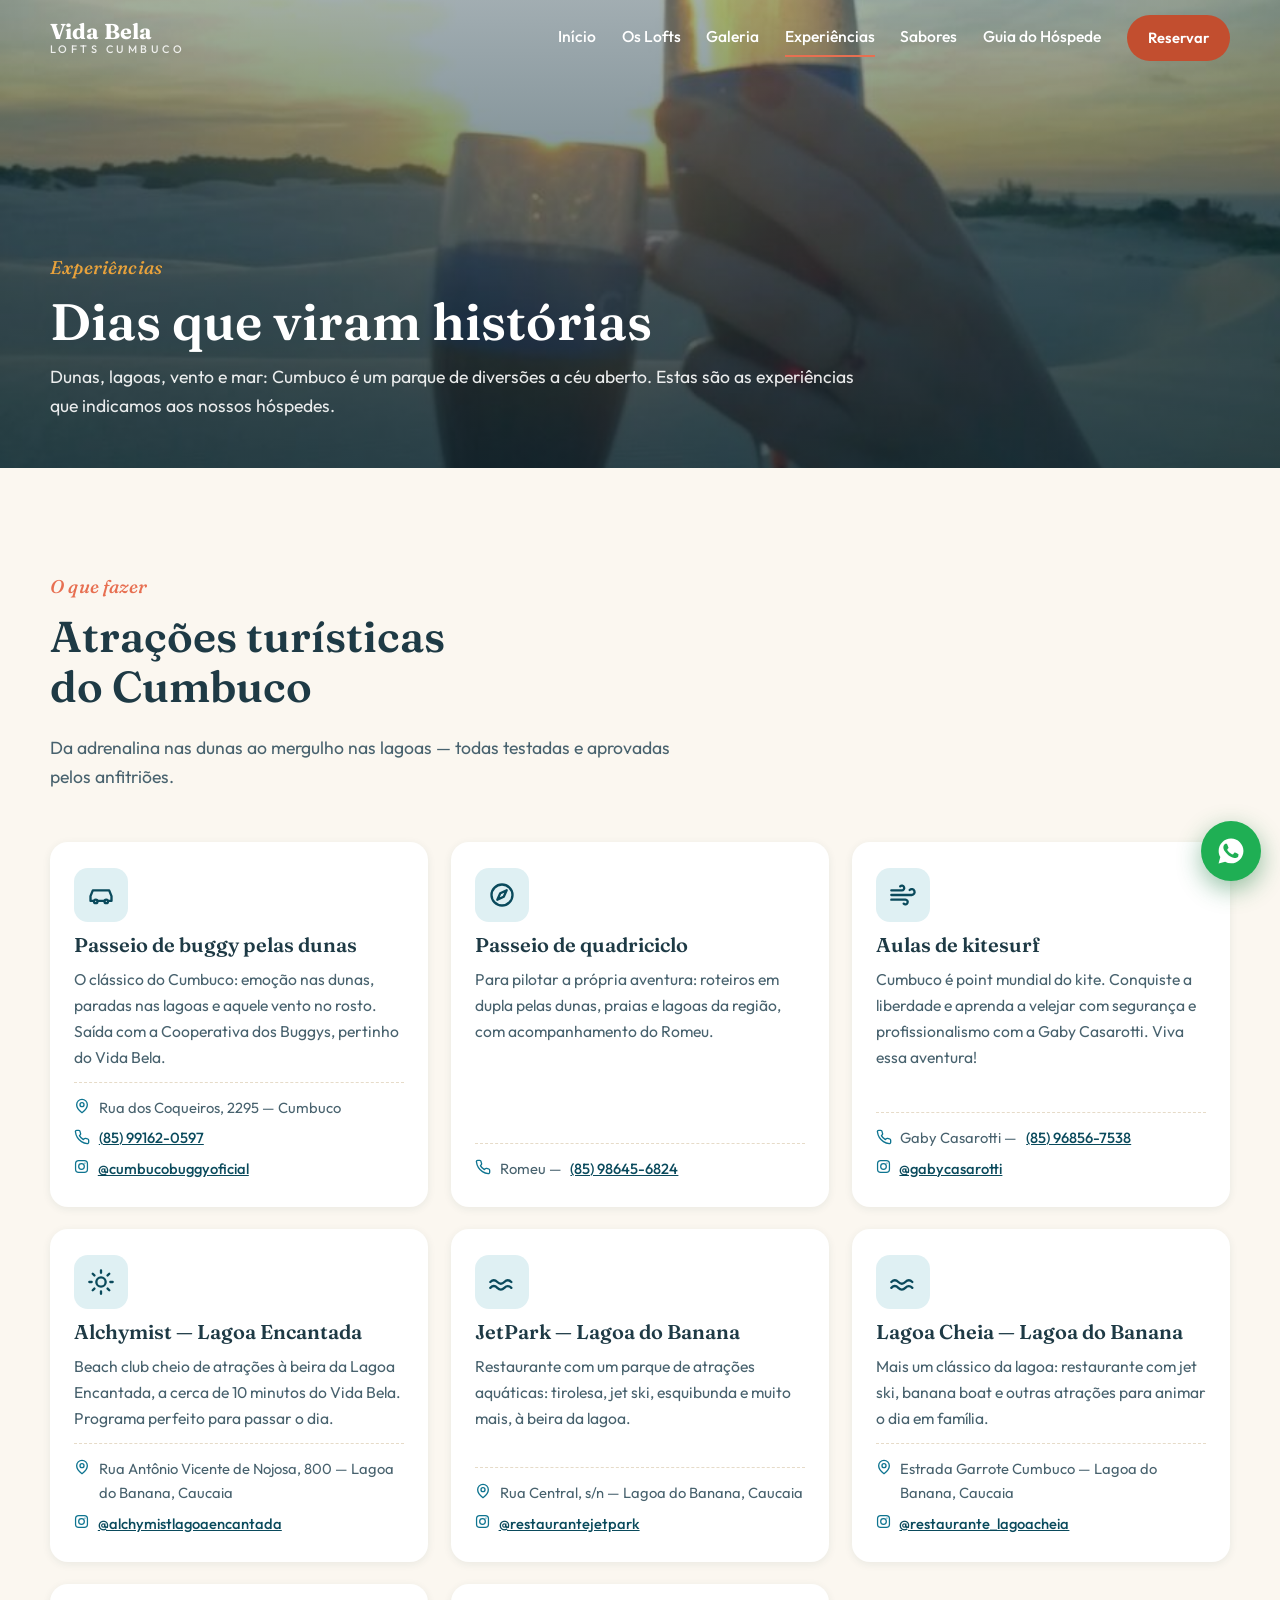
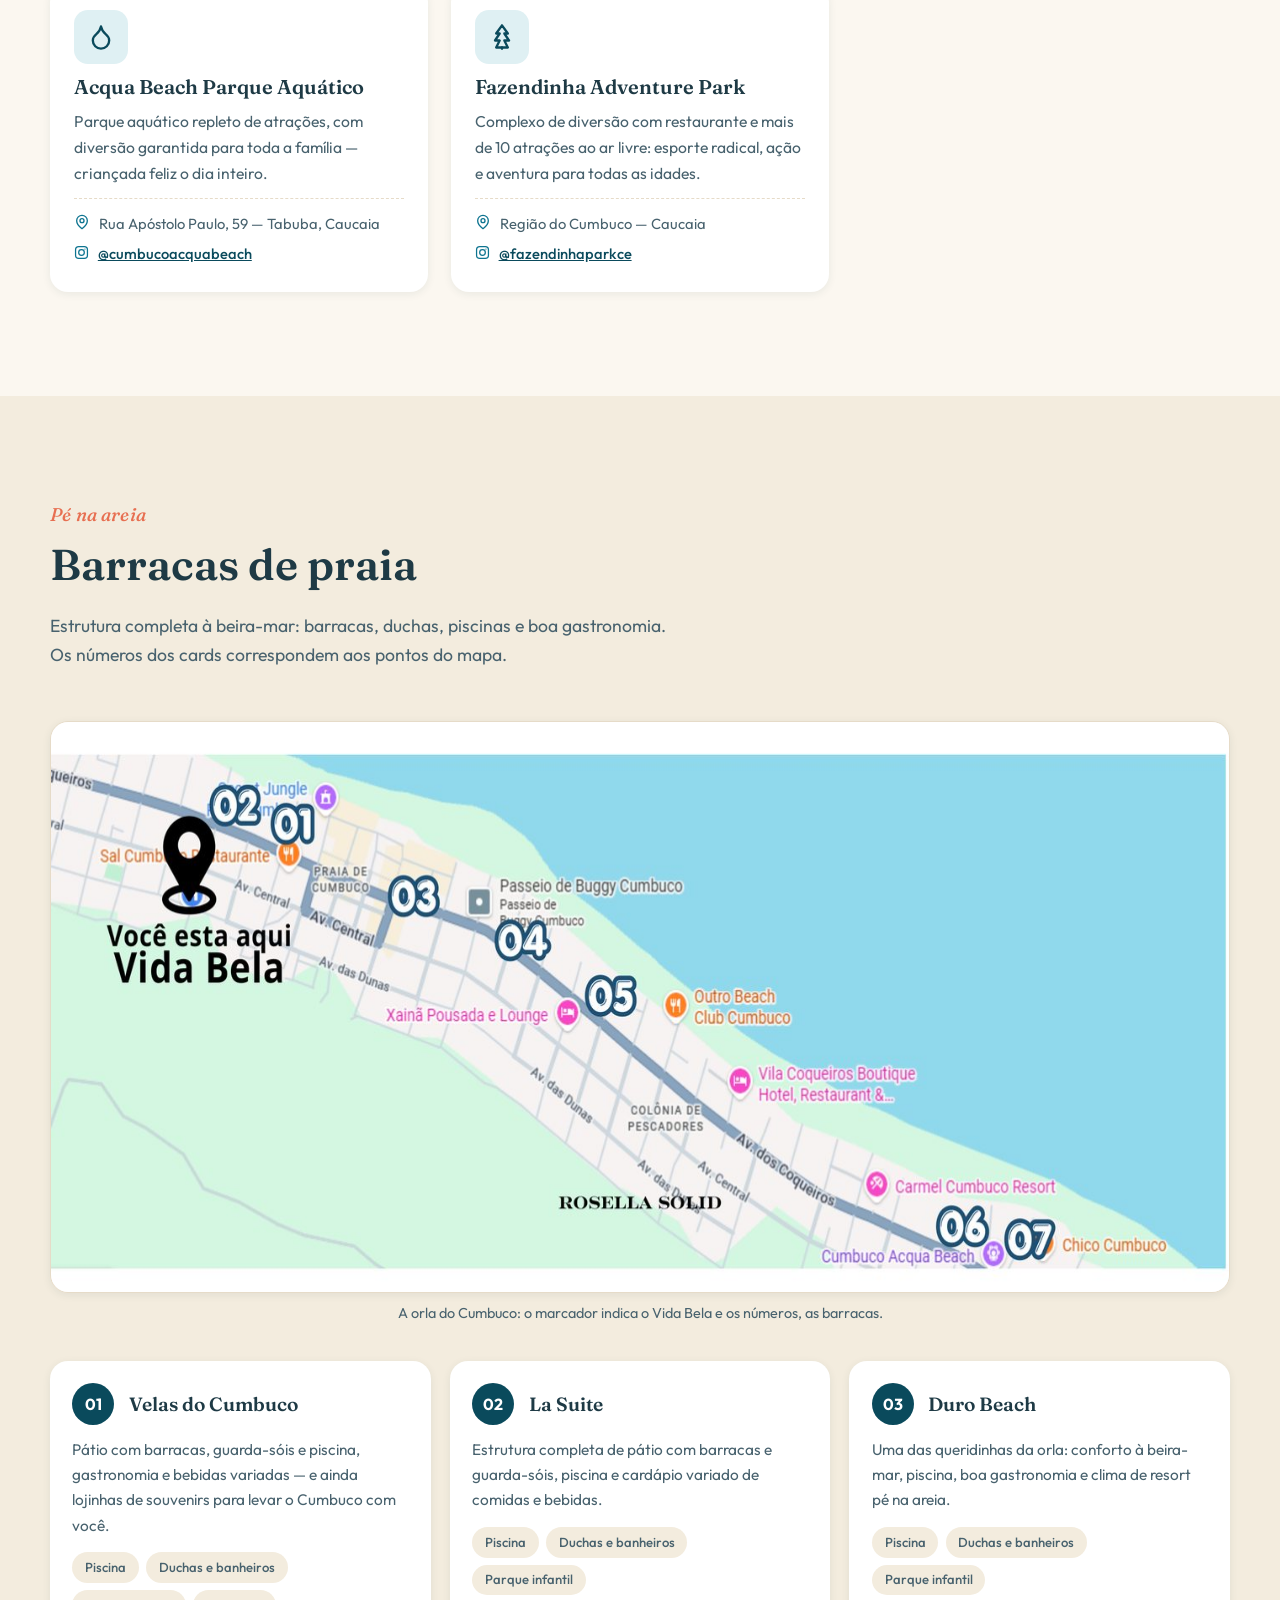
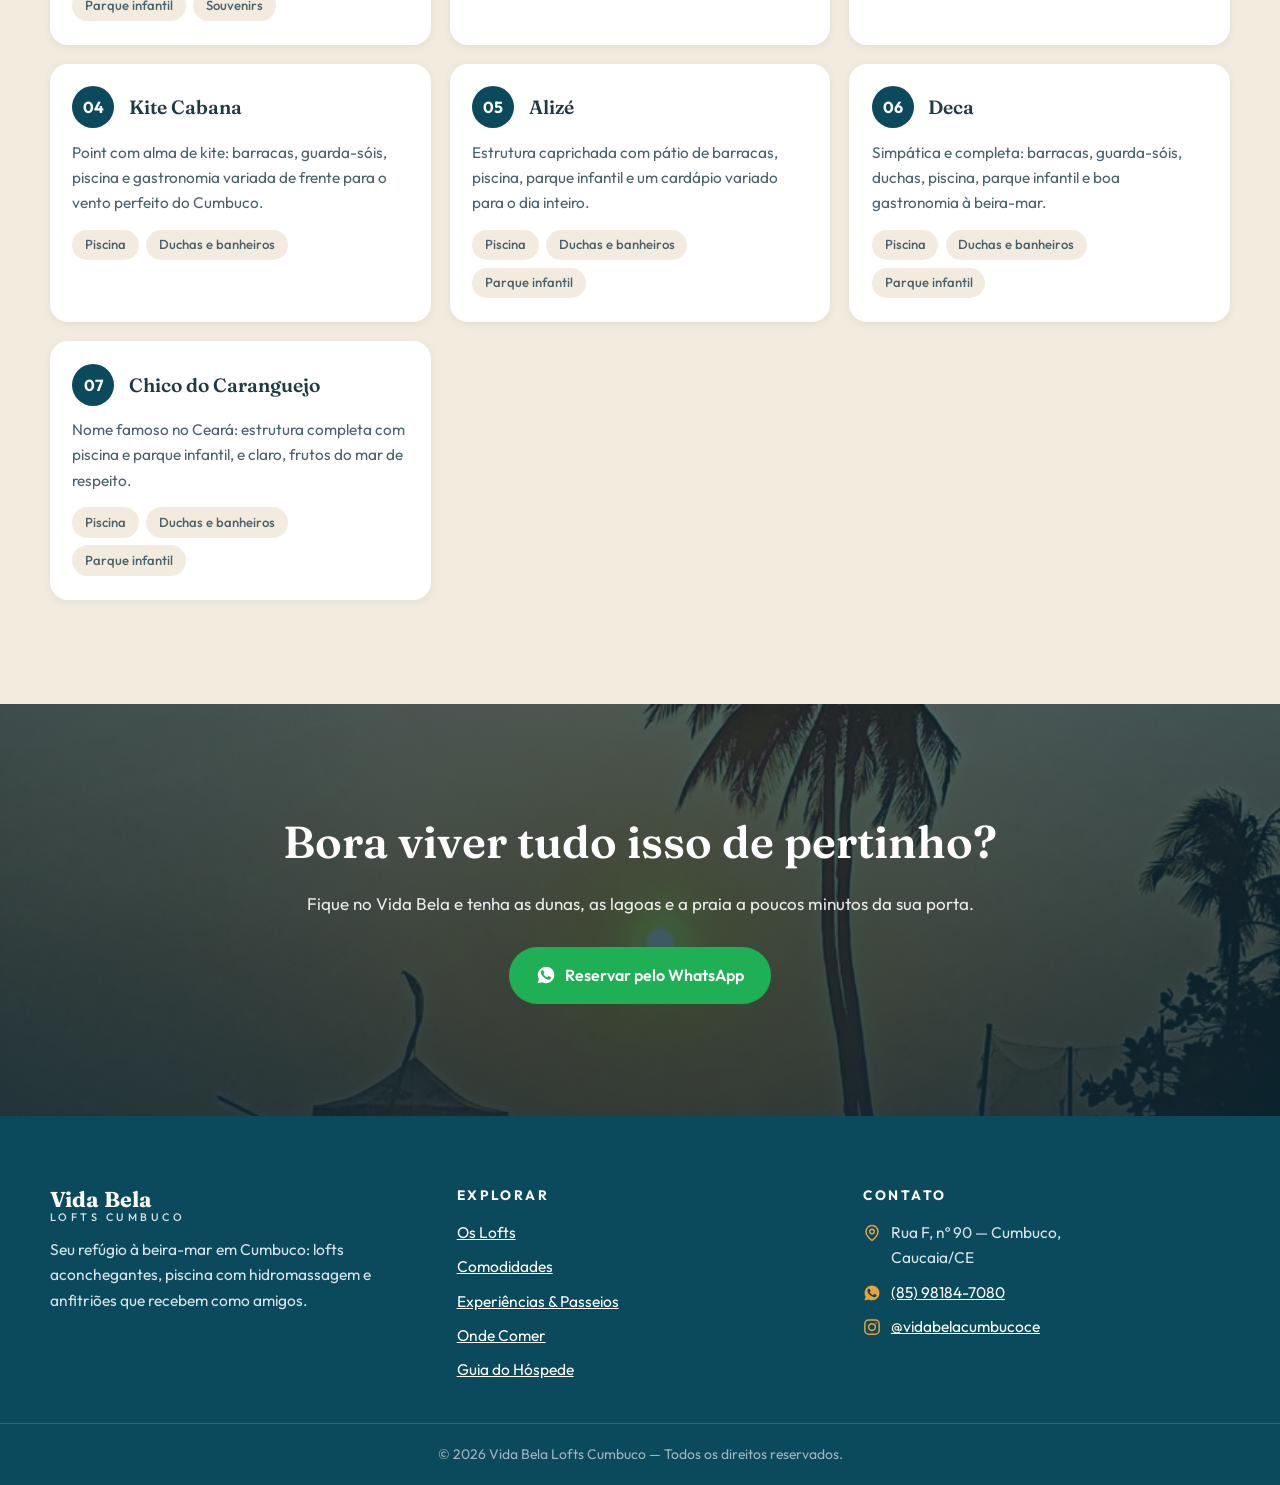
==== site/experiencias.html @ bf4d42e6 "Adiciona links de Instagram dos estabelecimentos extraídos do PDF 30 links (passeios, restaurantes e" ====
<!DOCTYPE html>
<html lang="pt-BR">
<head>
  <meta charset="UTF-8">
  <meta name="viewport" content="width=device-width, initial-scale=1">
  <title>Experiências &amp; Passeios em Cumbuco — Vida Bela Lofts</title>
  <meta name="description" content="Buggy pelas dunas, kitesurf, lagoas, parques aquáticos e as melhores barracas da Praia do Cumbuco — o guia de experiências dos anfitriões do Vida Bela Lofts.">
  <link rel="icon" href="favicon.svg" type="image/svg+xml">
  <link rel="apple-touch-icon" href="apple-touch-icon.png">
  <link rel="stylesheet" href="assets/css/styles.css">
  <meta property="og:type" content="website">
  <meta property="og:title" content="Experiências &amp; Passeios em Cumbuco — Vida Bela Lofts">
  <meta property="og:description" content="Buggy pelas dunas, kitesurf, lagoas, parques aquáticos e as melhores barracas da Praia do Cumbuco.">
  <meta property="og:url" content="https://www.vidabelabr.com.br/experiencias.html">
  <meta property="og:image" content="https://www.vidabelabr.com.br/assets/img/og-image.jpg">
  <meta property="og:locale" content="pt_BR">
</head>
<body>
  <a class="skip-link" href="#conteudo">Pular para o conteúdo</a>

  <header class="site-header">
    <div class="container">
      <a class="brand" href="index.html">Vida Bela <small>Lofts Cumbuco</small></a>
      <button class="nav-toggle" aria-expanded="false" aria-controls="site-nav" aria-label="Abrir menu">
        <svg class="icon-open" viewBox="0 0 24 24" fill="none" stroke="currentColor" stroke-width="2" stroke-linecap="round"><path d="M4 7h16M4 12h16M4 17h16"/></svg>
        <svg class="icon-close" viewBox="0 0 24 24" fill="none" stroke="currentColor" stroke-width="2" stroke-linecap="round"><path d="M18 6 6 18M6 6l12 12"/></svg>
      </button>
      <nav id="site-nav" class="nav" aria-label="Navegação principal">
        <a href="index.html">Início</a>
        <a href="index.html#lofts">Os Lofts</a>
        <a href="index.html#galeria">Galeria</a>
        <a href="experiencias.html" aria-current="page">Experiências</a>
        <a href="sabores.html">Sabores</a>
        <a href="guia.html">Guia do Hóspede</a>
        <a class="btn btn--primary" href="https://wa.me/5585981847080?text=Ol%C3%A1!%20Gostaria%20de%20verificar%20disponibilidade%20no%20Vida%20Bela%20Lofts%20Cumbuco." target="_blank" rel="noopener">Reservar</a>
      </nav>
    </div>
  </header>

  <main id="conteudo">
    <section class="page-hero">
      <div class="page-hero__media">
        <img src="assets/img/dunas-brinde.jpg" alt="" fetchpriority="high" width="900" height="1200">
      </div>
      <div class="container page-hero__content">
        <span class="eyebrow">Experiências</span>
        <h1>Dias que viram histórias</h1>
        <p>Dunas, lagoas, vento e mar: Cumbuco é um parque de diversões a céu aberto. Estas são as experiências que indicamos aos nossos hóspedes.</p>
      </div>
    </section>

    <!-- ============ PASSEIOS ============ -->
    <section class="section" id="passeios">
      <div class="container">
        <header class="section-head reveal">
          <span class="eyebrow">O que fazer</span>
          <h2>Atrações turísticas do Cumbuco</h2>
          <p>Da adrenalina nas dunas ao mergulho nas lagoas — todas testadas e aprovadas pelos anfitriões.</p>
        </header>
        <div class="tours-grid">
          <article class="tour-card reveal">
            <div class="tour-card__icon">
              <svg width="28" height="28" viewBox="0 0 24 24" fill="none" stroke="currentColor" stroke-width="2" stroke-linecap="round" stroke-linejoin="round" aria-hidden="true"><path d="M19 17h2v-4l-2-5H5l-2 5v4h2"/><circle cx="7.5" cy="17.5" r="1.5"/><circle cx="16.5" cy="17.5" r="1.5"/><path d="M9 17h6"/></svg>
            </div>
            <h3>Passeio de buggy pelas dunas</h3>
            <p>O clássico do Cumbuco: emoção nas dunas, paradas nas lagoas e aquele vento no rosto. Saída com a Cooperativa dos Buggys, pertinho do Vida Bela.</p>
            <ul class="tour-card__meta">
              <li>
                <svg width="16" height="16" viewBox="0 0 24 24" fill="none" stroke="currentColor" stroke-width="2" stroke-linecap="round" stroke-linejoin="round" aria-hidden="true"><path d="M20 10c0 6-8 12-8 12s-8-6-8-12a8 8 0 1 1 16 0Z"/><circle cx="12" cy="10" r="3"/></svg>
                Rua dos Coqueiros, 2295 — Cumbuco
              </li>
              <li>
                <svg width="16" height="16" viewBox="0 0 24 24" fill="none" stroke="currentColor" stroke-width="2" stroke-linecap="round" stroke-linejoin="round" aria-hidden="true"><path d="M22 16.92v3a2 2 0 0 1-2.18 2 19.79 19.79 0 0 1-8.63-3.07 19.5 19.5 0 0 1-6-6A19.79 19.79 0 0 1 2.12 4.18 2 2 0 0 1 4.11 2h3a2 2 0 0 1 2 1.72c.13.96.36 1.9.7 2.81a2 2 0 0 1-.45 2.11L8.09 9.91a16 16 0 0 0 6 6l1.27-1.27a2 2 0 0 1 2.11-.45c.91.34 1.85.57 2.81.7A2 2 0 0 1 22 16.92Z"/></svg>
                <a href="tel:+5585991620597">(85) 99162-0597</a>
              </li>
              <li>
                <svg width="15" height="15" viewBox="0 0 24 24" fill="none" stroke="currentColor" stroke-width="2" stroke-linecap="round" stroke-linejoin="round" aria-hidden="true"><rect x="2.5" y="2.5" width="19" height="19" rx="5"/><circle cx="12" cy="12" r="4.5"/><circle cx="17.5" cy="6.5" r="1" fill="currentColor" stroke="none"/></svg>
                <a href="https://www.instagram.com/cumbucobuggyoficial/" target="_blank" rel="noopener">@cumbucobuggyoficial</a>
              </li>
            </ul>
          </article>

          <article class="tour-card reveal">
            <div class="tour-card__icon">
              <svg width="28" height="28" viewBox="0 0 24 24" fill="none" stroke="currentColor" stroke-width="2" stroke-linecap="round" stroke-linejoin="round" aria-hidden="true"><circle cx="12" cy="12" r="9"/><path d="m16 8-2.5 5.5L8 16l2.5-5.5Z"/></svg>
            </div>
            <h3>Passeio de quadriciclo</h3>
            <p>Para pilotar a própria aventura: roteiros em dupla pelas dunas, praias e lagoas da região, com acompanhamento do Romeu.</p>
            <ul class="tour-card__meta">
              <li>
                <svg width="16" height="16" viewBox="0 0 24 24" fill="none" stroke="currentColor" stroke-width="2" stroke-linecap="round" stroke-linejoin="round" aria-hidden="true"><path d="M22 16.92v3a2 2 0 0 1-2.18 2 19.79 19.79 0 0 1-8.63-3.07 19.5 19.5 0 0 1-6-6A19.79 19.79 0 0 1 2.12 4.18 2 2 0 0 1 4.11 2h3a2 2 0 0 1 2 1.72c.13.96.36 1.9.7 2.81a2 2 0 0 1-.45 2.11L8.09 9.91a16 16 0 0 0 6 6l1.27-1.27a2 2 0 0 1 2.11-.45c.91.34 1.85.57 2.81.7A2 2 0 0 1 22 16.92Z"/></svg>
                Romeu — <a href="tel:+5585986456824">(85) 98645-6824</a>
              </li>
            </ul>
          </article>

          <article class="tour-card reveal reveal-d1">
            <div class="tour-card__icon">
              <svg width="28" height="28" viewBox="0 0 24 24" fill="none" stroke="currentColor" stroke-width="2" stroke-linecap="round" stroke-linejoin="round" aria-hidden="true"><path d="M9.6 4.6A2 2 0 1 1 11 8H2"/><path d="M12.6 19.4A2 2 0 1 0 14 16H2"/><path d="M17.7 7.7a2.5 2.5 0 1 1 1.8 4.3H2"/></svg>
            </div>
            <h3>Aulas de kitesurf</h3>
            <p>Cumbuco é point mundial do kite. Conquiste a liberdade e aprenda a velejar com segurança e profissionalismo com a Gaby Casarotti. Viva essa aventura!</p>
            <ul class="tour-card__meta">
              <li>
                <svg width="16" height="16" viewBox="0 0 24 24" fill="none" stroke="currentColor" stroke-width="2" stroke-linecap="round" stroke-linejoin="round" aria-hidden="true"><path d="M22 16.92v3a2 2 0 0 1-2.18 2 19.79 19.79 0 0 1-8.63-3.07 19.5 19.5 0 0 1-6-6A19.79 19.79 0 0 1 2.12 4.18 2 2 0 0 1 4.11 2h3a2 2 0 0 1 2 1.72c.13.96.36 1.9.7 2.81a2 2 0 0 1-.45 2.11L8.09 9.91a16 16 0 0 0 6 6l1.27-1.27a2 2 0 0 1 2.11-.45c.91.34 1.85.57 2.81.7A2 2 0 0 1 22 16.92Z"/></svg>
                Gaby Casarotti — <a href="tel:+5585968567538">(85) 96856-7538</a>
              </li>
              <li>
                <svg width="15" height="15" viewBox="0 0 24 24" fill="none" stroke="currentColor" stroke-width="2" stroke-linecap="round" stroke-linejoin="round" aria-hidden="true"><rect x="2.5" y="2.5" width="19" height="19" rx="5"/><circle cx="12" cy="12" r="4.5"/><circle cx="17.5" cy="6.5" r="1" fill="currentColor" stroke="none"/></svg>
                <a href="https://www.instagram.com/gabycasarotti/" target="_blank" rel="noopener">@gabycasarotti</a>
              </li>
            </ul>
          </article>

          <article class="tour-card reveal reveal-d1">
            <div class="tour-card__icon">
              <svg width="28" height="28" viewBox="0 0 24 24" fill="none" stroke="currentColor" stroke-width="2" stroke-linecap="round" stroke-linejoin="round" aria-hidden="true"><circle cx="12" cy="12" r="4"/><path d="M12 2v2m0 16v2M4.93 4.93l1.41 1.41m11.32 11.32 1.41 1.41M2 12h2m16 0h2M4.93 19.07l1.41-1.41m11.32-11.32 1.41-1.41"/></svg>
            </div>
            <h3>Alchymist — Lagoa Encantada</h3>
            <p>Beach club cheio de atrações à beira da Lagoa Encantada, a cerca de 10 minutos do Vida Bela. Programa perfeito para passar o dia.</p>
            <ul class="tour-card__meta">
              <li>
                <svg width="16" height="16" viewBox="0 0 24 24" fill="none" stroke="currentColor" stroke-width="2" stroke-linecap="round" stroke-linejoin="round" aria-hidden="true"><path d="M20 10c0 6-8 12-8 12s-8-6-8-12a8 8 0 1 1 16 0Z"/><circle cx="12" cy="10" r="3"/></svg>
                Rua Antônio Vicente de Nojosa, 800 — Lagoa do Banana, Caucaia
              </li>
              <li>
                <svg width="15" height="15" viewBox="0 0 24 24" fill="none" stroke="currentColor" stroke-width="2" stroke-linecap="round" stroke-linejoin="round" aria-hidden="true"><rect x="2.5" y="2.5" width="19" height="19" rx="5"/><circle cx="12" cy="12" r="4.5"/><circle cx="17.5" cy="6.5" r="1" fill="currentColor" stroke="none"/></svg>
                <a href="https://www.instagram.com/alchymistlagoaencantada/" target="_blank" rel="noopener">@alchymistlagoaencantada</a>
              </li>
            </ul>
          </article>

          <article class="tour-card reveal reveal-d2">
            <div class="tour-card__icon">
              <svg width="28" height="28" viewBox="0 0 24 24" fill="none" stroke="currentColor" stroke-width="2" stroke-linecap="round" stroke-linejoin="round" aria-hidden="true"><path d="M2 12c2-2 4-2 6 0s4 2 6 0 4-2 6 0"/><path d="M2 17c2-2 4-2 6 0s4 2 6 0 4-2 6 0"/></svg>
            </div>
            <h3>JetPark — Lagoa do Banana</h3>
            <p>Restaurante com um parque de atrações aquáticas: tirolesa, jet ski, esquibunda e muito mais, à beira da lagoa.</p>
            <ul class="tour-card__meta">
              <li>
                <svg width="16" height="16" viewBox="0 0 24 24" fill="none" stroke="currentColor" stroke-width="2" stroke-linecap="round" stroke-linejoin="round" aria-hidden="true"><path d="M20 10c0 6-8 12-8 12s-8-6-8-12a8 8 0 1 1 16 0Z"/><circle cx="12" cy="10" r="3"/></svg>
                Rua Central, s/n — Lagoa do Banana, Caucaia
              </li>
              <li>
                <svg width="15" height="15" viewBox="0 0 24 24" fill="none" stroke="currentColor" stroke-width="2" stroke-linecap="round" stroke-linejoin="round" aria-hidden="true"><rect x="2.5" y="2.5" width="19" height="19" rx="5"/><circle cx="12" cy="12" r="4.5"/><circle cx="17.5" cy="6.5" r="1" fill="currentColor" stroke="none"/></svg>
                <a href="https://www.instagram.com/restaurantejetpark/" target="_blank" rel="noopener">@restaurantejetpark</a>
              </li>
            </ul>
          </article>

          <article class="tour-card reveal reveal-d2">
            <div class="tour-card__icon">
              <svg width="28" height="28" viewBox="0 0 24 24" fill="none" stroke="currentColor" stroke-width="2" stroke-linecap="round" stroke-linejoin="round" aria-hidden="true"><path d="M2 12c2-2 4-2 6 0s4 2 6 0 4-2 6 0"/><path d="M2 17c2-2 4-2 6 0s4 2 6 0 4-2 6 0"/></svg>
            </div>
            <h3>Lagoa Cheia — Lagoa do Banana</h3>
            <p>Mais um clássico da lagoa: restaurante com jet ski, banana boat e outras atrações para animar o dia em família.</p>
            <ul class="tour-card__meta">
              <li>
                <svg width="16" height="16" viewBox="0 0 24 24" fill="none" stroke="currentColor" stroke-width="2" stroke-linecap="round" stroke-linejoin="round" aria-hidden="true"><path d="M20 10c0 6-8 12-8 12s-8-6-8-12a8 8 0 1 1 16 0Z"/><circle cx="12" cy="10" r="3"/></svg>
                Estrada Garrote Cumbuco — Lagoa do Banana, Caucaia
              </li>
              <li>
                <svg width="15" height="15" viewBox="0 0 24 24" fill="none" stroke="currentColor" stroke-width="2" stroke-linecap="round" stroke-linejoin="round" aria-hidden="true"><rect x="2.5" y="2.5" width="19" height="19" rx="5"/><circle cx="12" cy="12" r="4.5"/><circle cx="17.5" cy="6.5" r="1" fill="currentColor" stroke="none"/></svg>
                <a href="https://www.instagram.com/restaurante_lagoacheia/" target="_blank" rel="noopener">@restaurante_lagoacheia</a>
              </li>
            </ul>
          </article>

          <article class="tour-card reveal reveal-d3">
            <div class="tour-card__icon">
              <svg width="28" height="28" viewBox="0 0 24 24" fill="none" stroke="currentColor" stroke-width="2" stroke-linecap="round" stroke-linejoin="round" aria-hidden="true"><path d="M12 22a7 7 0 0 0 7-7c0-2-1-3.9-3-5.5s-3.5-4-4-6.5c-.5 2.5-2 4.9-4 6.5-2 1.6-3 3.5-3 5.5a7 7 0 0 0 7 7Z"/></svg>
            </div>
            <h3>Acqua Beach Parque Aquático</h3>
            <p>Parque aquático repleto de atrações, com diversão garantida para toda a família — criançada feliz o dia inteiro.</p>
            <ul class="tour-card__meta">
              <li>
                <svg width="16" height="16" viewBox="0 0 24 24" fill="none" stroke="currentColor" stroke-width="2" stroke-linecap="round" stroke-linejoin="round" aria-hidden="true"><path d="M20 10c0 6-8 12-8 12s-8-6-8-12a8 8 0 1 1 16 0Z"/><circle cx="12" cy="10" r="3"/></svg>
                Rua Apóstolo Paulo, 59 — Tabuba, Caucaia
              </li>
              <li>
                <svg width="15" height="15" viewBox="0 0 24 24" fill="none" stroke="currentColor" stroke-width="2" stroke-linecap="round" stroke-linejoin="round" aria-hidden="true"><rect x="2.5" y="2.5" width="19" height="19" rx="5"/><circle cx="12" cy="12" r="4.5"/><circle cx="17.5" cy="6.5" r="1" fill="currentColor" stroke="none"/></svg>
                <a href="https://www.instagram.com/cumbucoacquabeach/" target="_blank" rel="noopener">@cumbucoacquabeach</a>
              </li>
            </ul>
          </article>

          <article class="tour-card reveal reveal-d3">
            <div class="tour-card__icon">
              <svg width="28" height="28" viewBox="0 0 24 24" fill="none" stroke="currentColor" stroke-width="2" stroke-linecap="round" stroke-linejoin="round" aria-hidden="true"><path d="m12 2 5 7h-3l4 6h-4l3 6H7l3-6H6l4-6H7Z"/><path d="M12 21v1"/></svg>
            </div>
            <h3>Fazendinha Adventure Park</h3>
            <p>Complexo de diversão com restaurante e mais de 10 atrações ao ar livre: esporte radical, ação e aventura para todas as idades.</p>
            <ul class="tour-card__meta">
              <li>
                <svg width="16" height="16" viewBox="0 0 24 24" fill="none" stroke="currentColor" stroke-width="2" stroke-linecap="round" stroke-linejoin="round" aria-hidden="true"><path d="M20 10c0 6-8 12-8 12s-8-6-8-12a8 8 0 1 1 16 0Z"/><circle cx="12" cy="10" r="3"/></svg>
                Região do Cumbuco — Caucaia
              </li>
              <li>
                <svg width="15" height="15" viewBox="0 0 24 24" fill="none" stroke="currentColor" stroke-width="2" stroke-linecap="round" stroke-linejoin="round" aria-hidden="true"><rect x="2.5" y="2.5" width="19" height="19" rx="5"/><circle cx="12" cy="12" r="4.5"/><circle cx="17.5" cy="6.5" r="1" fill="currentColor" stroke="none"/></svg>
                <a href="https://www.instagram.com/fazendinhaparkce/" target="_blank" rel="noopener">@fazendinhaparkce</a>
              </li>
            </ul>
          </article>
        </div>
      </div>
    </section>

    <!-- ============ BARRACAS ============ -->
    <section class="section section--alt" id="barracas">
      <div class="container">
        <header class="section-head reveal">
          <span class="eyebrow">Pé na areia</span>
          <h2>Barracas de praia</h2>
          <p>Estrutura completa à beira-mar: barracas, duchas, piscinas e boa gastronomia. Os números dos cards correspondem aos pontos do mapa.</p>
        </header>
        <figure class="map-figure reveal">
          <img src="assets/img/mapa-barracas.jpg" alt="Mapa da orla do Cumbuco com a localização do Vida Bela e das sete barracas de praia numeradas de 1 a 7" loading="lazy" width="1400" height="572">
          <figcaption>A orla do Cumbuco: o marcador indica o Vida Bela e os números, as barracas.</figcaption>
        </figure>
        <div class="spot-grid">
          <article class="spot-card reveal">
            <div class="spot-card__head">
              <span class="num-badge" aria-hidden="true">01</span>
              <h3>Velas do Cumbuco</h3>
            </div>
            <p>Pátio com barracas, guarda-sóis e piscina, gastronomia e bebidas variadas — e ainda lojinhas de souvenirs para levar o Cumbuco com você.</p>
            <div class="chips">
              <span class="chip">Piscina</span><span class="chip">Duchas e banheiros</span><span class="chip">Parque infantil</span><span class="chip">Souvenirs</span>
            </div>
          </article>
          <article class="spot-card reveal">
            <div class="spot-card__head">
              <span class="num-badge" aria-hidden="true">02</span>
              <h3>La Suite</h3>
            </div>
            <p>Estrutura completa de pátio com barracas e guarda-sóis, piscina e cardápio variado de comidas e bebidas.</p>
            <div class="chips">
              <span class="chip">Piscina</span><span class="chip">Duchas e banheiros</span><span class="chip">Parque infantil</span>
            </div>
          </article>
          <article class="spot-card reveal reveal-d1">
            <div class="spot-card__head">
              <span class="num-badge" aria-hidden="true">03</span>
              <h3>Duro Beach</h3>
            </div>
            <p>Uma das queridinhas da orla: conforto à beira-mar, piscina, boa gastronomia e clima de resort pé na areia.</p>
            <div class="chips">
              <span class="chip">Piscina</span><span class="chip">Duchas e banheiros</span><span class="chip">Parque infantil</span>
            </div>
          </article>
          <article class="spot-card reveal reveal-d1">
            <div class="spot-card__head">
              <span class="num-badge" aria-hidden="true">04</span>
              <h3>Kite Cabana</h3>
            </div>
            <p>Point com alma de kite: barracas, guarda-sóis, piscina e gastronomia variada de frente para o vento perfeito do Cumbuco.</p>
            <div class="chips">
              <span class="chip">Piscina</span><span class="chip">Duchas e banheiros</span>
            </div>
          </article>
          <article class="spot-card reveal reveal-d2">
            <div class="spot-card__head">
              <span class="num-badge" aria-hidden="true">05</span>
              <h3>Alizé</h3>
            </div>
            <p>Estrutura caprichada com pátio de barracas, piscina, parque infantil e um cardápio variado para o dia inteiro.</p>
            <div class="chips">
              <span class="chip">Piscina</span><span class="chip">Duchas e banheiros</span><span class="chip">Parque infantil</span>
            </div>
          </article>
          <article class="spot-card reveal reveal-d2">
            <div class="spot-card__head">
              <span class="num-badge" aria-hidden="true">06</span>
              <h3>Deca</h3>
            </div>
            <p>Simpática e completa: barracas, guarda-sóis, duchas, piscina, parque infantil e boa gastronomia à beira-mar.</p>
            <div class="chips">
              <span class="chip">Piscina</span><span class="chip">Duchas e banheiros</span><span class="chip">Parque infantil</span>
            </div>
          </article>
          <article class="spot-card reveal reveal-d3">
            <div class="spot-card__head">
              <span class="num-badge" aria-hidden="true">07</span>
              <h3>Chico do Caranguejo</h3>
            </div>
            <p>Nome famoso no Ceará: estrutura completa com piscina e parque infantil, e claro, frutos do mar de respeito.</p>
            <div class="chips">
              <span class="chip">Piscina</span><span class="chip">Duchas e banheiros</span><span class="chip">Parque infantil</span>
            </div>
          </article>
        </div>
      </div>
    </section>

    <!-- ============ CTA ============ -->
    <section class="cta-band">
      <div class="cta-band__media">
        <img src="assets/img/praia-por-do-sol.jpg" alt="" loading="lazy" width="900" height="1200">
      </div>
      <div class="container">
        <h2 class="reveal">Bora viver tudo isso de pertinho?</h2>
        <p class="reveal reveal-d1">Fique no Vida Bela e tenha as dunas, as lagoas e a praia a poucos minutos da sua porta.</p>
        <div class="hero__actions reveal reveal-d2">
          <a class="btn btn--whatsapp" href="https://wa.me/5585981847080?text=Ol%C3%A1!%20Gostaria%20de%20verificar%20disponibilidade%20no%20Vida%20Bela%20Lofts%20Cumbuco." target="_blank" rel="noopener">
            <svg width="20" height="20" viewBox="0 0 24 24" fill="currentColor" aria-hidden="true"><path d="M12.04 2C6.58 2 2.13 6.45 2.13 11.91c0 1.75.46 3.45 1.32 4.95L2.05 22l5.25-1.38a9.9 9.9 0 0 0 4.74 1.21h.01c5.46 0 9.9-4.45 9.9-9.91 0-2.65-1.03-5.14-2.9-7.01A9.82 9.82 0 0 0 12.04 2Zm5.83 14.12c-.25.7-1.45 1.33-2.02 1.42-.52.08-1.17.11-1.89-.12-.44-.14-1-.32-1.71-.63-3.02-1.3-4.99-4.34-5.14-4.54-.15-.2-1.23-1.63-1.23-3.11 0-1.48.78-2.21 1.05-2.51.28-.3.6-.38.8-.38h.58c.18 0 .43-.07.68.52.25.6.85 2.08.93 2.23.07.15.12.33.02.53-.1.2-.15.32-.3.5-.15.17-.31.39-.45.52-.15.15-.3.31-.13.61.17.3.76 1.26 1.63 2.03 1.13 1 2.07 1.32 2.37 1.47.3.15.47.12.65-.07.17-.2.75-.87.94-1.17.2-.3.4-.25.67-.15.28.1 1.75.83 2.05.98.3.15.5.22.57.35.08.13.08.72-.17 1.42Z"/></svg>
            Reservar pelo WhatsApp
          </a>
        </div>
      </div>
    </section>
  </main>

  <footer class="site-footer">
    <div class="container">
      <div class="footer-grid">
        <div class="footer-brand">
          <a class="brand" href="index.html">Vida Bela <small>Lofts Cumbuco</small></a>
          <p>Seu refúgio à beira-mar em Cumbuco: lofts aconchegantes, piscina com hidromassagem e anfitriões que recebem como amigos.</p>
        </div>
        <nav aria-label="Links do rodapé">
          <h4>Explorar</h4>
          <ul>
            <li><a href="index.html#lofts">Os Lofts</a></li>
            <li><a href="index.html#comodidades">Comodidades</a></li>
            <li><a href="experiencias.html">Experiências &amp; Passeios</a></li>
            <li><a href="sabores.html">Onde Comer</a></li>
            <li><a href="guia.html">Guia do Hóspede</a></li>
          </ul>
        </nav>
        <div>
          <h4>Contato</h4>
          <ul>
            <li>
              <svg width="18" height="18" viewBox="0 0 24 24" fill="none" stroke="currentColor" stroke-width="2" stroke-linecap="round" stroke-linejoin="round" aria-hidden="true"><path d="M20 10c0 6-8 12-8 12s-8-6-8-12a8 8 0 1 1 16 0Z"/><circle cx="12" cy="10" r="3"/></svg>
              <span>Rua F, nº 90 — Cumbuco,<br>Caucaia/CE</span>
            </li>
            <li>
              <svg width="18" height="18" viewBox="0 0 24 24" fill="currentColor" aria-hidden="true"><path d="M12.04 2C6.58 2 2.13 6.45 2.13 11.91c0 1.75.46 3.45 1.32 4.95L2.05 22l5.25-1.38a9.9 9.9 0 0 0 4.74 1.21h.01c5.46 0 9.9-4.45 9.9-9.91 0-2.65-1.03-5.14-2.9-7.01A9.82 9.82 0 0 0 12.04 2Zm5.83 14.12c-.25.7-1.45 1.33-2.02 1.42-.52.08-1.17.11-1.89-.12-.44-.14-1-.32-1.71-.63-3.02-1.3-4.99-4.34-5.14-4.54-.15-.2-1.23-1.63-1.23-3.11 0-1.48.78-2.21 1.05-2.51.28-.3.6-.38.8-.38h.58c.18 0 .43-.07.68.52.25.6.85 2.08.93 2.23.07.15.12.33.02.53-.1.2-.15.32-.3.5-.15.17-.31.39-.45.52-.15.15-.3.31-.13.61.17.3.76 1.26 1.63 2.03 1.13 1 2.07 1.32 2.37 1.47.3.15.47.12.65-.07.17-.2.75-.87.94-1.17.2-.3.4-.25.67-.15.28.1 1.75.83 2.05.98.3.15.5.22.57.35.08.13.08.72-.17 1.42Z"/></svg>
              <a href="https://wa.me/5585981847080" target="_blank" rel="noopener">(85) 98184-7080</a>
            </li>
            <li>
              <svg width="18" height="18" viewBox="0 0 24 24" fill="none" stroke="currentColor" stroke-width="2" stroke-linecap="round" stroke-linejoin="round" aria-hidden="true"><rect x="2.5" y="2.5" width="19" height="19" rx="5"/><circle cx="12" cy="12" r="4.5"/><circle cx="17.5" cy="6.5" r="1" fill="currentColor" stroke="none"/></svg>
              <a href="https://www.instagram.com/vidabelacumbucoce" target="_blank" rel="noopener">@vidabelacumbucoce</a>
            </li>
          </ul>
        </div>
      </div>
    </div>
    <div class="footer-bottom">
      <div class="container">© <span id="ano">2025</span> Vida Bela Lofts Cumbuco — Todos os direitos reservados.</div>
    </div>
  </footer>

  <a class="wa-float" href="https://wa.me/5585981847080?text=Ol%C3%A1!%20Gostaria%20de%20verificar%20disponibilidade%20no%20Vida%20Bela%20Lofts%20Cumbuco." target="_blank" rel="noopener" aria-label="Reservar pelo WhatsApp">
    <svg viewBox="0 0 24 24" fill="currentColor" aria-hidden="true"><path d="M12.04 2C6.58 2 2.13 6.45 2.13 11.91c0 1.75.46 3.45 1.32 4.95L2.05 22l5.25-1.38a9.9 9.9 0 0 0 4.74 1.21h.01c5.46 0 9.9-4.45 9.9-9.91 0-2.65-1.03-5.14-2.9-7.01A9.82 9.82 0 0 0 12.04 2Zm5.83 14.12c-.25.7-1.45 1.33-2.02 1.42-.52.08-1.17.11-1.89-.12-.44-.14-1-.32-1.71-.63-3.02-1.3-4.99-4.34-5.14-4.54-.15-.2-1.23-1.63-1.23-3.11 0-1.48.78-2.21 1.05-2.51.28-.3.6-.38.8-.38h.58c.18 0 .43-.07.68.52.25.6.85 2.08.93 2.23.07.15.12.33.02.53-.1.2-.15.32-.3.5-.15.17-.31.39-.45.52-.15.15-.3.31-.13.61.17.3.76 1.26 1.63 2.03 1.13 1 2.07 1.32 2.37 1.47.3.15.47.12.65-.07.17-.2.75-.87.94-1.17.2-.3.4-.25.67-.15.28.1 1.75.83 2.05.98.3.15.5.22.57.35.08.13.08.72-.17 1.42Z"/></svg>
  </a>

  <script src="assets/js/main.js"></script>
</body>
</html>
---- site/assets/css/styles.css ----
/* ==========================================================================
   Vida Bela Lofts Cumbuco — styles.css
   ========================================================================== */

/* ---- Fonts (self-hosted) ---- */
@font-face {
  font-family: 'Fraunces';
  font-style: normal;
  font-weight: 600;
  font-display: swap;
  src: url('../fonts/fraunces-600.woff2') format('woff2');
}
@font-face {
  font-family: 'Fraunces';
  font-style: normal;
  font-weight: 700;
  font-display: swap;
  src: url('../fonts/fraunces-700.woff2') format('woff2');
}
@font-face {
  font-family: 'Fraunces';
  font-style: italic;
  font-weight: 500;
  font-display: swap;
  src: url('../fonts/fraunces-500-italic.woff2') format('woff2');
}
@font-face {
  font-family: 'Outfit';
  font-style: normal;
  font-weight: 400;
  font-display: swap;
  src: url('../fonts/outfit-400.woff2') format('woff2');
}
@font-face {
  font-family: 'Outfit';
  font-style: normal;
  font-weight: 500;
  font-display: swap;
  src: url('../fonts/outfit-500.woff2') format('woff2');
}
@font-face {
  font-family: 'Outfit';
  font-style: normal;
  font-weight: 600;
  font-display: swap;
  src: url('../fonts/outfit-600.woff2') format('woff2');
}
@font-face {
  font-family: 'Outfit';
  font-style: normal;
  font-weight: 700;
  font-display: swap;
  src: url('../fonts/outfit-700.woff2') format('woff2');
}

/* ---- Design tokens ---- */
:root {
  --bg: #FBF7F0;
  --bg-alt: #F3ECDE;
  --surface: #FFFFFF;
  --ink: #1E3A45;
  --ink-soft: #48626E;
  --brand: #0E7490;
  --brand-deep: #0A4A5C;
  --brand-tint: #DFF0F3;
  --accent: #C24E2F;
  --accent-hover: #A84325;
  --accent-soft: #E76F51;
  --gold: #E9A23B;
  --line: #E6DBC8;
  --whatsapp: #1FAF54;
  --shadow-sm: 0 2px 8px rgba(30, 58, 69, .08);
  --shadow-md: 0 10px 30px rgba(30, 58, 69, .12);
  --shadow-lg: 0 24px 60px rgba(10, 74, 92, .18);
  --radius: 18px;
  --radius-sm: 12px;
  --font-display: 'Fraunces', Georgia, serif;
  --font-body: 'Outfit', 'Segoe UI', system-ui, sans-serif;
  --container: 1180px;
  --header-h: 76px;
}

/* ---- Reset / base ---- */
*, *::before, *::after { box-sizing: border-box; }

html {
  scroll-behavior: smooth;
  scroll-padding-top: calc(var(--header-h) + 12px);
}

body {
  margin: 0;
  font-family: var(--font-body);
  font-size: 1.0625rem;
  line-height: 1.65;
  color: var(--ink);
  background: var(--bg);
  -webkit-font-smoothing: antialiased;
}

img { max-width: 100%; display: block; }

h1, h2, h3, h4 {
  font-family: var(--font-display);
  font-weight: 600;
  line-height: 1.15;
  margin: 0 0 .5em;
  color: var(--ink);
  text-wrap: balance;
}

p { margin: 0 0 1em; }

a { color: var(--brand); }
a:focus-visible, button:focus-visible {
  outline: 3px solid var(--gold);
  outline-offset: 2px;
  border-radius: 4px;
}

ul { padding-left: 1.2em; }

.container {
  width: min(var(--container), 100% - 2.5rem);
  margin-inline: auto;
}

.section { padding-block: clamp(4rem, 9vw, 6.5rem); }
.section--alt { background: var(--bg-alt); }
.section--tight { padding-block: clamp(2.5rem, 6vw, 4rem); }

.eyebrow {
  font-family: var(--font-display);
  font-style: italic;
  font-weight: 500;
  font-size: 1.15rem;
  color: var(--accent-soft);
  display: block;
  margin-bottom: .6rem;
  letter-spacing: .01em;
}

.section-head { max-width: 640px; margin-bottom: clamp(2rem, 5vw, 3.2rem); }
.section-head--center { margin-inline: auto; text-align: center; }
.section-head h2 { font-size: clamp(1.9rem, 4.2vw, 2.7rem); }
.section-head p { color: var(--ink-soft); font-size: 1.1rem; margin-bottom: 0; }

/* ---- Buttons ---- */
.btn {
  display: inline-flex;
  align-items: center;
  gap: .55rem;
  padding: .85rem 1.6rem;
  border-radius: 999px;
  border: 2px solid transparent;
  font-family: var(--font-body);
  font-size: 1rem;
  font-weight: 600;
  text-decoration: none;
  cursor: pointer;
  transition: transform .2s ease, box-shadow .2s ease, background-color .2s ease, color .2s ease;
}
.btn:hover { transform: translateY(-2px); box-shadow: var(--shadow-md); }
.btn:active { transform: translateY(0); }
.btn svg { flex: none; }

.btn--primary { background: var(--accent); color: #fff; }
.btn--primary:hover { background: var(--accent-hover); color: #fff; }

.btn--whatsapp { background: var(--whatsapp); color: #fff; }
.btn--whatsapp:hover { background: #178A42; color: #fff; }

.btn--ghost { background: rgba(255, 255, 255, .12); color: #fff; border-color: rgba(255, 255, 255, .65); backdrop-filter: blur(4px); }
.btn--ghost:hover { background: rgba(255, 255, 255, .24); color: #fff; }

.btn--outline { background: transparent; color: var(--brand-deep); border-color: var(--brand); }
.btn--outline:hover { background: var(--brand); color: #fff; }

/* ---- Header ---- */
.site-header {
  position: fixed;
  inset: 0 0 auto;
  z-index: 60;
  height: var(--header-h);
  display: flex;
  align-items: center;
  transition: background-color .3s ease, box-shadow .3s ease;
}
.site-header .container {
  display: flex;
  align-items: center;
  justify-content: space-between;
  gap: 1rem;
}
.site-header--solid,
.site-header.is-scrolled {
  background: rgba(251, 247, 240, .92);
  backdrop-filter: blur(10px);
  box-shadow: 0 1px 0 var(--line);
}

.brand {
  font-family: var(--font-display);
  font-weight: 700;
  font-size: 1.35rem;
  text-decoration: none;
  color: #fff;
  line-height: 1.1;
  display: flex;
  flex-direction: column;
}
.brand small {
  font-family: var(--font-body);
  font-weight: 500;
  font-size: .68rem;
  letter-spacing: .32em;
  text-transform: uppercase;
  opacity: .85;
}
.site-header--solid .brand,
.site-header.is-scrolled .brand { color: var(--brand-deep); }

.nav { display: flex; align-items: center; gap: 1.6rem; }
.nav a:not(.btn) {
  color: #fff;
  text-decoration: none;
  font-weight: 500;
  font-size: .98rem;
  padding: .3rem 0;
  border-bottom: 2px solid transparent;
  transition: border-color .2s ease, color .2s ease;
}
.nav a:not(.btn):hover { border-bottom-color: var(--gold); }
.site-header--solid .nav a:not(.btn),
.site-header.is-scrolled .nav a:not(.btn) { color: var(--ink); }
.nav a[aria-current="page"] { border-bottom-color: var(--accent-soft); }
.nav .btn { padding: .55rem 1.2rem; font-size: .92rem; }

.nav-toggle {
  display: none;
  background: none;
  border: 0;
  width: 44px;
  height: 44px;
  cursor: pointer;
  color: #fff;
  padding: 8px;
}
.site-header--solid .nav-toggle,
.site-header.is-scrolled .nav-toggle { color: var(--ink); }
.nav-toggle svg { width: 100%; height: 100%; }
.nav-toggle .icon-close { display: none; }
.nav-toggle[aria-expanded="true"] .icon-open { display: none; }
.nav-toggle[aria-expanded="true"] .icon-close { display: block; }

@media (max-width: 900px) {
  .nav-toggle { display: block; }
  .nav {
    position: fixed;
    top: var(--header-h);
    left: 0; right: 0;
    flex-direction: column;
    align-items: stretch;
    gap: 0;
    background: var(--bg);
    border-bottom: 1px solid var(--line);
    box-shadow: var(--shadow-md);
    padding: .6rem 1.25rem 1.25rem;
    display: none;
  }
  .nav.is-open { display: flex; }
  .nav a:not(.btn) {
    color: var(--ink) !important;
    padding: .8rem .2rem;
    border-bottom: 1px solid var(--line);
    font-size: 1.05rem;
  }
  .nav .btn { margin-top: 1rem; justify-content: center; }
}

/* ---- Hero (home) ---- */
.hero {
  position: relative;
  min-height: 100svh;
  display: grid;
  align-items: end;
  isolation: isolate;
  overflow: hidden;
}
.hero__media, .hero__media img {
  position: absolute;
  inset: 0;
  width: 100%;
  height: 100%;
  object-fit: cover;
  z-index: -2;
}
.hero__media img { animation: hero-zoom 18s ease-out forwards; }
@keyframes hero-zoom {
  from { transform: scale(1.08); }
  to { transform: scale(1); }
}
.hero::after {
  content: "";
  position: absolute;
  inset: 0;
  z-index: -1;
  background:
    linear-gradient(180deg, rgba(10, 40, 52, .42) 0%, rgba(10, 40, 52, .05) 34%, rgba(8, 42, 54, .78) 100%);
}
.hero__content {
  padding-block: clamp(6rem, 14vh, 9rem) clamp(5rem, 12vh, 8rem);
  color: #fff;
  max-width: 720px;
}
.hero__content .eyebrow { color: var(--gold); font-size: 1.3rem; }
.hero__content h1 {
  color: #fff;
  font-size: clamp(2.5rem, 6.5vw, 4.3rem);
  font-weight: 700;
  margin-bottom: .35em;
  text-shadow: 0 2px 24px rgba(8, 42, 54, .45);
}
.hero__content p {
  font-size: clamp(1.05rem, 2vw, 1.25rem);
  max-width: 34em;
  color: rgba(255, 255, 255, .92);
}
.hero__actions { display: flex; flex-wrap: wrap; gap: .9rem; margin-top: 1.8rem; }

.hero__scroll {
  position: absolute;
  left: 50%;
  bottom: 1.4rem;
  transform: translateX(-50%);
  color: rgba(255, 255, 255, .85);
  display: inline-flex;
  flex-direction: column;
  align-items: center;
  gap: .2rem;
  font-size: .78rem;
  letter-spacing: .22em;
  text-transform: uppercase;
  text-decoration: none;
}
.hero__scroll svg { animation: bob 2.2s ease-in-out infinite; }
@keyframes bob {
  0%, 100% { transform: translateY(0); }
  50% { transform: translateY(6px); }
}

/* ---- Page hero (internal pages) ---- */
.page-hero {
  position: relative;
  isolation: isolate;
  display: grid;
  align-items: end;
  min-height: clamp(340px, 52vh, 480px);
  color: #fff;
  overflow: hidden;
}
.page-hero__media, .page-hero__media img {
  position: absolute; inset: 0;
  width: 100%; height: 100%;
  object-fit: cover;
  z-index: -2;
}
.page-hero::after {
  content: "";
  position: absolute; inset: 0; z-index: -1;
  background: linear-gradient(180deg, rgba(10, 40, 52, .38), rgba(8, 42, 54, .74));
}
.page-hero__content { padding-block: calc(var(--header-h) + 2.5rem) 3rem; }
.page-hero h1 { color: #fff; font-size: clamp(2.1rem, 5vw, 3.2rem); margin-bottom: .2em; }
.page-hero p { color: rgba(255,255,255,.9); max-width: 46em; font-size: 1.1rem; margin: 0; }
.page-hero .eyebrow { color: var(--gold); }

/* ---- Highlights strip ---- */
.highlights {
  background: var(--brand-deep);
  color: #fff;
  padding-block: 1.4rem;
}
.highlights ul {
  list-style: none;
  margin: 0;
  padding: 0;
  display: grid;
  grid-template-columns: repeat(auto-fit, minmax(190px, 1fr));
  gap: 1rem 2rem;
}
.highlights li {
  display: flex;
  align-items: center;
  gap: .7rem;
  font-weight: 500;
  font-size: .98rem;
  justify-content: center;
}
.highlights svg { color: var(--gold); flex: none; }

/* ---- Sobre / anfitriões ---- */
.about-grid {
  display: grid;
  gap: clamp(2rem, 5vw, 4rem);
  grid-template-columns: minmax(0, 5fr) minmax(0, 7fr);
  align-items: center;
}
.about-grid figure { margin: 0; position: relative; }
.about-grid figure img {
  border-radius: var(--radius);
  box-shadow: var(--shadow-lg);
  aspect-ratio: 4 / 5;
  object-fit: cover;
  width: 100%;
}
.about-grid figcaption {
  position: absolute;
  left: 1rem; right: 1rem; bottom: 1rem;
  background: rgba(251, 247, 240, .94);
  border-radius: var(--radius-sm);
  padding: .7rem 1rem;
  font-size: .92rem;
  text-align: center;
  font-weight: 500;
  box-shadow: var(--shadow-sm);
}
.about-list { list-style: none; padding: 0; margin: 1.4rem 0 0; display: grid; gap: 1.1rem; }
.about-list li { display: flex; gap: .9rem; align-items: flex-start; }
.about-list svg { flex: none; color: var(--brand); margin-top: .2rem; }
.about-list strong { display: block; }
.about-list span { color: var(--ink-soft); font-size: .98rem; }
@media (max-width: 820px) {
  .about-grid { grid-template-columns: 1fr; }
  .about-grid figure { max-width: 420px; }
}

/* ---- Cards genéricos ---- */
.card {
  background: var(--surface);
  border-radius: var(--radius);
  box-shadow: var(--shadow-sm);
  overflow: hidden;
  display: flex;
  flex-direction: column;
  transition: transform .25s ease, box-shadow .25s ease;
}
.card:hover { transform: translateY(-5px); box-shadow: var(--shadow-md); }
.card__media { aspect-ratio: 4 / 3; overflow: hidden; }
.card__media img { width: 100%; height: 100%; object-fit: cover; transition: transform .5s ease; }
.card:hover .card__media img { transform: scale(1.05); }
.card__body { padding: 1.4rem 1.5rem 1.6rem; display: flex; flex-direction: column; gap: .5rem; flex: 1; }
.card__body h3 { font-size: 1.3rem; margin: 0; }
.card__body p { color: var(--ink-soft); margin: 0; font-size: .99rem; }

/* ---- Lofts ---- */
.lofts-grid {
  display: grid;
  gap: clamp(1.5rem, 4vw, 2.5rem);
  grid-template-columns: repeat(auto-fit, minmax(min(420px, 100%), 1fr));
}
.loft-card__media { aspect-ratio: 3 / 3.4; overflow: hidden; }
.loft-card__media img { width: 100%; height: 100%; object-fit: cover; object-position: center 30%; transition: transform .5s ease; }
.card:hover .loft-card__media img { transform: scale(1.04); }
.loft-facts {
  display: flex;
  flex-wrap: wrap;
  gap: .5rem;
  list-style: none;
  padding: 0;
  margin: .4rem 0 .8rem;
}
.loft-facts li {
  display: inline-flex;
  align-items: center;
  gap: .4rem;
  background: var(--brand-tint);
  color: var(--brand-deep);
  border-radius: 999px;
  padding: .32rem .85rem;
  font-size: .88rem;
  font-weight: 500;
}
.loft-facts svg { flex: none; }
.card .btn { align-self: flex-start; margin-top: auto; }

/* ---- Comodidades ---- */
.amenities {
  display: grid;
  gap: 1.1rem;
  grid-template-columns: repeat(auto-fit, minmax(200px, 1fr));
}
.amenity {
  background: var(--surface);
  border: 1px solid var(--line);
  border-radius: var(--radius-sm);
  padding: 1.3rem 1.2rem;
  display: flex;
  flex-direction: column;
  gap: .6rem;
  transition: transform .25s ease, box-shadow .25s ease;
}
.amenity:hover { transform: translateY(-4px); box-shadow: var(--shadow-sm); }
.amenity svg { color: var(--brand); }
.amenity strong { font-size: 1.02rem; }
.amenity span { color: var(--ink-soft); font-size: .9rem; line-height: 1.45; }

/* ---- Galeria ---- */
.gallery {
  display: grid;
  gap: .9rem;
  grid-template-columns: repeat(4, 1fr);
  grid-auto-rows: 200px;
}
.gallery a {
  display: block;
  border-radius: var(--radius-sm);
  overflow: hidden;
  position: relative;
}
.gallery a img { width: 100%; height: 100%; object-fit: cover; transition: transform .45s ease; }
.gallery a:hover img { transform: scale(1.06); }
.gallery a:nth-child(1),
.gallery a:nth-child(6) { grid-column: span 2; grid-row: span 2; }
@media (max-width: 860px) {
  .gallery { grid-template-columns: repeat(2, 1fr); grid-auto-rows: 160px; }
}

/* ---- Lightbox ---- */
.lightbox {
  position: fixed;
  inset: 0;
  z-index: 100;
  background: rgba(10, 30, 40, .93);
  display: none;
  align-items: center;
  justify-content: center;
  padding: 2rem;
}
.lightbox.is-open { display: flex; }
.lightbox img {
  max-width: min(92vw, 1100px);
  max-height: 82vh;
  border-radius: var(--radius-sm);
  box-shadow: var(--shadow-lg);
  object-fit: contain;
}
.lightbox__caption {
  position: absolute;
  bottom: 1.4rem;
  left: 50%;
  transform: translateX(-50%);
  color: rgba(255,255,255,.85);
  font-size: .95rem;
  text-align: center;
  max-width: 80vw;
}
.lightbox button {
  position: absolute;
  background: rgba(255, 255, 255, .12);
  border: 1px solid rgba(255, 255, 255, .35);
  color: #fff;
  width: 48px;
  height: 48px;
  border-radius: 50%;
  cursor: pointer;
  display: grid;
  place-items: center;
  transition: background-color .2s ease;
}
.lightbox button:hover { background: rgba(255, 255, 255, .28); }
.lightbox__close { top: 1.2rem; right: 1.2rem; }
.lightbox__prev { left: 1.2rem; top: 50%; transform: translateY(-50%); }
.lightbox__next { right: 1.2rem; top: 50%; transform: translateY(-50%); }
@media (max-width: 640px) {
  .lightbox { padding: 1rem; }
  .lightbox__prev { left: .5rem; }
  .lightbox__next { right: .5rem; }
}

/* ---- Teasers região ---- */
.teasers {
  display: grid;
  gap: 1.5rem;
  grid-template-columns: repeat(auto-fit, minmax(min(320px, 100%), 1fr));
}
.teaser {
  position: relative;
  border-radius: var(--radius);
  overflow: hidden;
  min-height: 380px;
  display: flex;
  align-items: flex-end;
  text-decoration: none;
  isolation: isolate;
  box-shadow: var(--shadow-sm);
  transition: transform .25s ease, box-shadow .25s ease;
}
.teaser:hover { transform: translateY(-5px); box-shadow: var(--shadow-md); }
.teaser img {
  position: absolute; inset: 0; z-index: -2;
  width: 100%; height: 100%; object-fit: cover;
  transition: transform .5s ease;
}
.teaser:hover img { transform: scale(1.05); }
.teaser::after {
  content: "";
  position: absolute; inset: 0; z-index: -1;
  background: linear-gradient(180deg, rgba(10, 40, 52, 0) 30%, rgba(8, 42, 54, .85));
}
.teaser__body { padding: 1.6rem; color: #fff; }
.teaser__body h3 { color: #fff; font-size: 1.5rem; margin-bottom: .3rem; }
.teaser__body p { color: rgba(255,255,255,.88); font-size: .98rem; margin-bottom: .8rem; }
.teaser__body span {
  display: inline-flex;
  align-items: center;
  gap: .4rem;
  font-weight: 600;
  color: var(--gold);
}

/* ---- Prova social ---- */
.social-proof {
  display: flex;
  flex-wrap: wrap;
  justify-content: center;
  gap: 1.2rem;
}
.badge-card {
  background: var(--surface);
  border: 1px solid var(--line);
  border-radius: var(--radius-sm);
  padding: 1.2rem 2rem;
  text-align: center;
  min-width: 210px;
}
.badge-card strong {
  font-family: var(--font-display);
  font-size: 2rem;
  color: var(--brand-deep);
  display: block;
}
.badge-card span { color: var(--ink-soft); font-size: .95rem; }

/* ---- Como chegar ---- */
.location-grid {
  display: grid;
  gap: clamp(2rem, 5vw, 3.5rem);
  grid-template-columns: minmax(0, 6fr) minmax(0, 5fr);
  align-items: center;
}
.location-grid figure { margin: 0; }
.location-grid figure img {
  border-radius: var(--radius);
  box-shadow: var(--shadow-md);
  width: 100%;
  aspect-ratio: 4 / 4.6;
  object-fit: cover;
}
.alert {
  display: flex;
  gap: .9rem;
  background: #FDF3E3;
  border: 1px solid #F0D9AE;
  border-radius: var(--radius-sm);
  padding: 1.1rem 1.2rem;
  margin: 1.2rem 0;
}
.alert svg { flex: none; color: var(--gold); margin-top: .15rem; }
.alert p { margin: 0; font-size: .98rem; }
.location-actions { display: flex; flex-wrap: wrap; gap: .8rem; margin-top: 1.4rem; }
.distance-list { list-style: none; padding: 0; margin: 1.2rem 0 0; display: grid; gap: .55rem; }
.distance-list li { display: flex; align-items: center; gap: .6rem; color: var(--ink-soft); font-size: .99rem; }
.distance-list svg { color: var(--brand); flex: none; }
@media (max-width: 820px) {
  .location-grid { grid-template-columns: 1fr; }
}

/* ---- Banda CTA ---- */
.cta-band {
  position: relative;
  isolation: isolate;
  color: #fff;
  text-align: center;
  padding-block: clamp(4.5rem, 10vw, 7rem);
  overflow: hidden;
}
.cta-band__media, .cta-band__media img {
  position: absolute; inset: 0; z-index: -2;
  width: 100%; height: 100%; object-fit: cover;
}
.cta-band::after {
  content: "";
  position: absolute; inset: 0; z-index: -1;
  background: linear-gradient(180deg, rgba(8, 42, 54, .72), rgba(8, 42, 54, .82));
}
.cta-band h2 { color: #fff; font-size: clamp(1.9rem, 4.5vw, 2.8rem); }
.cta-band p { color: rgba(255,255,255,.9); max-width: 40em; margin-inline: auto; }
.cta-band .hero__actions { justify-content: center; }

/* ---- Passeios / experiências ---- */
.tours-grid {
  display: grid;
  gap: 1.4rem;
  grid-template-columns: repeat(auto-fit, minmax(min(300px, 100%), 1fr));
}
.tour-card {
  background: var(--surface);
  border-radius: var(--radius);
  box-shadow: var(--shadow-sm);
  padding: 1.6rem 1.5rem;
  display: flex;
  flex-direction: column;
  gap: .7rem;
  transition: transform .25s ease, box-shadow .25s ease;
}
.tour-card:hover { transform: translateY(-5px); box-shadow: var(--shadow-md); }
.tour-card__icon {
  width: 54px;
  height: 54px;
  border-radius: 14px;
  background: var(--brand-tint);
  color: var(--brand-deep);
  display: grid;
  place-items: center;
}
.tour-card h3 { font-size: 1.25rem; margin: 0; }
.tour-card p { color: var(--ink-soft); font-size: .98rem; margin: 0; flex: 1; }
.tour-card__meta {
  list-style: none;
  padding: .8rem 0 0;
  margin: 0;
  border-top: 1px dashed var(--line);
  display: grid;
  gap: .4rem;
}
.tour-card__meta li { display: flex; gap: .55rem; align-items: flex-start; font-size: .92rem; color: var(--ink-soft); }
.tour-card__meta svg { flex: none; color: var(--brand); margin-top: .15rem; }
.tour-card__meta a { color: var(--brand-deep); font-weight: 500; }

/* ---- Mapa figura ---- */
.map-figure { margin: 0 0 2.2rem; }
.map-figure img {
  width: 100%;
  border-radius: var(--radius);
  border: 1px solid var(--line);
  box-shadow: var(--shadow-sm);
}
.map-figure figcaption {
  font-size: .9rem;
  color: var(--ink-soft);
  text-align: center;
  margin-top: .6rem;
}

/* ---- Barracas / numbered cards ---- */
.num-badge {
  flex: none;
  width: 42px;
  height: 42px;
  border-radius: 50%;
  background: var(--brand-deep);
  color: #fff;
  font-weight: 700;
  font-size: 1rem;
  display: grid;
  place-items: center;
  font-family: var(--font-body);
}
.spot-grid {
  display: grid;
  gap: 1.2rem;
  grid-template-columns: repeat(auto-fill, minmax(min(320px, 100%), 1fr));
}
.spot-card {
  background: var(--surface);
  border-radius: var(--radius);
  box-shadow: var(--shadow-sm);
  padding: 1.4rem 1.4rem 1.5rem;
  transition: transform .25s ease, box-shadow .25s ease;
}
.spot-card:hover { transform: translateY(-4px); box-shadow: var(--shadow-md); }
.spot-card__head { display: flex; align-items: center; gap: .9rem; margin-bottom: .7rem; }
.spot-card__head h3 { margin: 0; font-size: 1.2rem; }
.spot-card__tag {
  display: inline-block;
  font-size: .78rem;
  font-weight: 600;
  letter-spacing: .04em;
  text-transform: uppercase;
  color: var(--accent);
  margin-bottom: .1rem;
}
.spot-card p { color: var(--ink-soft); font-size: .96rem; margin: 0; }
.insta-link {
  display: inline-flex;
  align-items: center;
  gap: .45rem;
  margin-top: .85rem;
  font-size: .92rem;
  font-weight: 600;
  color: var(--brand-deep);
  text-decoration: none;
}
.insta-link:hover { text-decoration: underline; }
.insta-link svg { flex: none; color: var(--accent-soft); }

.chips { display: flex; flex-wrap: wrap; gap: .45rem; margin-top: .9rem; }
.chip {
  background: var(--bg-alt);
  border-radius: 999px;
  padding: .28rem .8rem;
  font-size: .82rem;
  font-weight: 500;
  color: var(--ink-soft);
}

/* ---- Filtros ---- */
.filters {
  display: flex;
  flex-wrap: wrap;
  gap: .55rem;
  margin-bottom: 2rem;
}
.filter-chip {
  border: 1.5px solid var(--line);
  background: var(--surface);
  color: var(--ink-soft);
  border-radius: 999px;
  padding: .5rem 1.15rem;
  font-family: var(--font-body);
  font-size: .93rem;
  font-weight: 500;
  cursor: pointer;
  transition: all .2s ease;
}
.filter-chip:hover { border-color: var(--brand); color: var(--brand-deep); }
.filter-chip[aria-pressed="true"] {
  background: var(--brand-deep);
  border-color: var(--brand-deep);
  color: #fff;
}
.spot-card.is-hidden { display: none; }

/* ---- Cafés ---- */
.cafe-grid {
  display: grid;
  gap: 1.5rem;
  grid-template-columns: repeat(auto-fit, minmax(min(280px, 100%), 1fr));
}

/* ---- Guia do hóspede ---- */
.quicknav {
  display: flex;
  flex-wrap: wrap;
  gap: .6rem;
  margin-top: 1.2rem;
}
.quicknav a {
  background: rgba(255,255,255,.14);
  border: 1px solid rgba(255,255,255,.4);
  color: #fff;
  text-decoration: none;
  border-radius: 999px;
  padding: .45rem 1.1rem;
  font-size: .92rem;
  font-weight: 500;
  transition: background-color .2s ease;
}
.quicknav a:hover { background: rgba(255,255,255,.28); }

.guide-section { scroll-margin-top: calc(var(--header-h) + 20px); }
.guide-grid {
  display: grid;
  gap: 1.4rem;
  grid-template-columns: repeat(auto-fit, minmax(min(340px, 100%), 1fr));
}
.guide-card {
  background: var(--surface);
  border-radius: var(--radius);
  box-shadow: var(--shadow-sm);
  padding: 1.7rem 1.6rem;
}
.guide-card h3 { display: flex; align-items: center; gap: .7rem; font-size: 1.3rem; }
.guide-card h3 svg { color: var(--brand); flex: none; }
.guide-card p, .guide-card li { color: var(--ink-soft); font-size: .99rem; }
.guide-card ul { margin: .6rem 0 0; display: grid; gap: .45rem; padding-left: 1.15em; }

.check-list { list-style: none !important; padding: 0 !important; }
.check-list li { display: flex; gap: .7rem; align-items: flex-start; }
.check-list svg { flex: none; color: var(--whatsapp); margin-top: .2rem; }

.wifi-table { width: 100%; border-collapse: collapse; margin-top: .8rem; font-size: .98rem; }
.wifi-table th, .wifi-table td { text-align: left; padding: .65rem .8rem; border-bottom: 1px solid var(--line); }
.wifi-table th { font-weight: 600; color: var(--brand-deep); font-size: .9rem; text-transform: uppercase; letter-spacing: .05em; }
.wifi-table code {
  background: var(--bg-alt);
  border-radius: 6px;
  padding: .15rem .5rem;
  font-size: .95em;
}

details.accordion {
  border: 1px solid var(--line);
  border-radius: var(--radius-sm);
  background: var(--surface);
  margin-top: .9rem;
}
details.accordion summary {
  cursor: pointer;
  font-weight: 600;
  padding: 1rem 1.2rem;
  list-style: none;
  display: flex;
  align-items: center;
  justify-content: space-between;
  gap: 1rem;
}
details.accordion summary::-webkit-details-marker { display: none; }
details.accordion summary::after {
  content: "+";
  font-size: 1.4rem;
  color: var(--brand);
  line-height: 1;
  transition: transform .2s ease;
}
details.accordion[open] summary::after { transform: rotate(45deg); }
details.accordion .accordion__body { padding: 0 1.2rem 1.2rem; color: var(--ink-soft); font-size: .98rem; }
details.accordion .accordion__body ul { margin: 0; display: grid; gap: .4rem; }

/* ---- Footer ---- */
.site-footer {
  background: var(--brand-deep);
  color: rgba(255, 255, 255, .85);
  padding: clamp(3rem, 7vw, 4.5rem) 0 0;
  font-size: .97rem;
}
.site-footer a { color: #fff; }
.footer-grid {
  display: grid;
  gap: 2.5rem;
  grid-template-columns: repeat(auto-fit, minmax(230px, 1fr));
  padding-bottom: 2.5rem;
}
.footer-brand .brand { color: #fff; margin-bottom: .8rem; }
.footer-grid h4 {
  color: #fff;
  font-family: var(--font-body);
  font-size: .85rem;
  font-weight: 700;
  letter-spacing: .18em;
  text-transform: uppercase;
  margin-bottom: 1rem;
}
.footer-grid ul { list-style: none; margin: 0; padding: 0; display: grid; gap: .55rem; }
.footer-grid li { display: flex; gap: .6rem; align-items: flex-start; }
.footer-grid li svg { flex: none; margin-top: .25rem; color: var(--gold); }
.footer-bottom {
  border-top: 1px solid rgba(255, 255, 255, .15);
  padding: 1.2rem 0;
  text-align: center;
  font-size: .87rem;
  color: rgba(255, 255, 255, .6);
}

/* ---- WhatsApp float ---- */
.wa-float {
  position: fixed;
  right: 1.2rem;
  bottom: 1.2rem;
  z-index: 70;
  width: 60px;
  height: 60px;
  border-radius: 50%;
  background: var(--whatsapp);
  color: #fff;
  display: grid;
  place-items: center;
  box-shadow: 0 8px 24px rgba(20, 120, 60, .45);
  transition: transform .2s ease, box-shadow .2s ease;
}
.wa-float:hover { transform: scale(1.08); box-shadow: 0 12px 30px rgba(20, 120, 60, .55); }
.wa-float svg { width: 30px; height: 30px; }

/* ---- Reveal animations ---- */
.reveal {
  opacity: 0;
  transform: translateY(26px);
  transition: opacity .7s ease, transform .7s ease;
}
.reveal.in-view { opacity: 1; transform: none; }
.reveal-d1 { transition-delay: .1s; }
.reveal-d2 { transition-delay: .2s; }
.reveal-d3 { transition-delay: .3s; }

@media (prefers-reduced-motion: reduce) {
  html { scroll-behavior: auto; }
  .reveal { opacity: 1; transform: none; transition: none; }
  .hero__media img { animation: none; }
  .hero__scroll svg { animation: none; }
  *, *::before, *::after { transition-duration: .01ms !important; animation-duration: .01ms !important; }
}

/* ---- Skip link ---- */
.skip-link {
  position: absolute;
  top: -48px;
  left: 1rem;
  z-index: 200;
  background: var(--brand-deep);
  color: #fff;
  padding: .6rem 1.2rem;
  border-radius: 0 0 10px 10px;
  text-decoration: none;
  transition: top .2s ease;
}
.skip-link:focus { top: 0; }
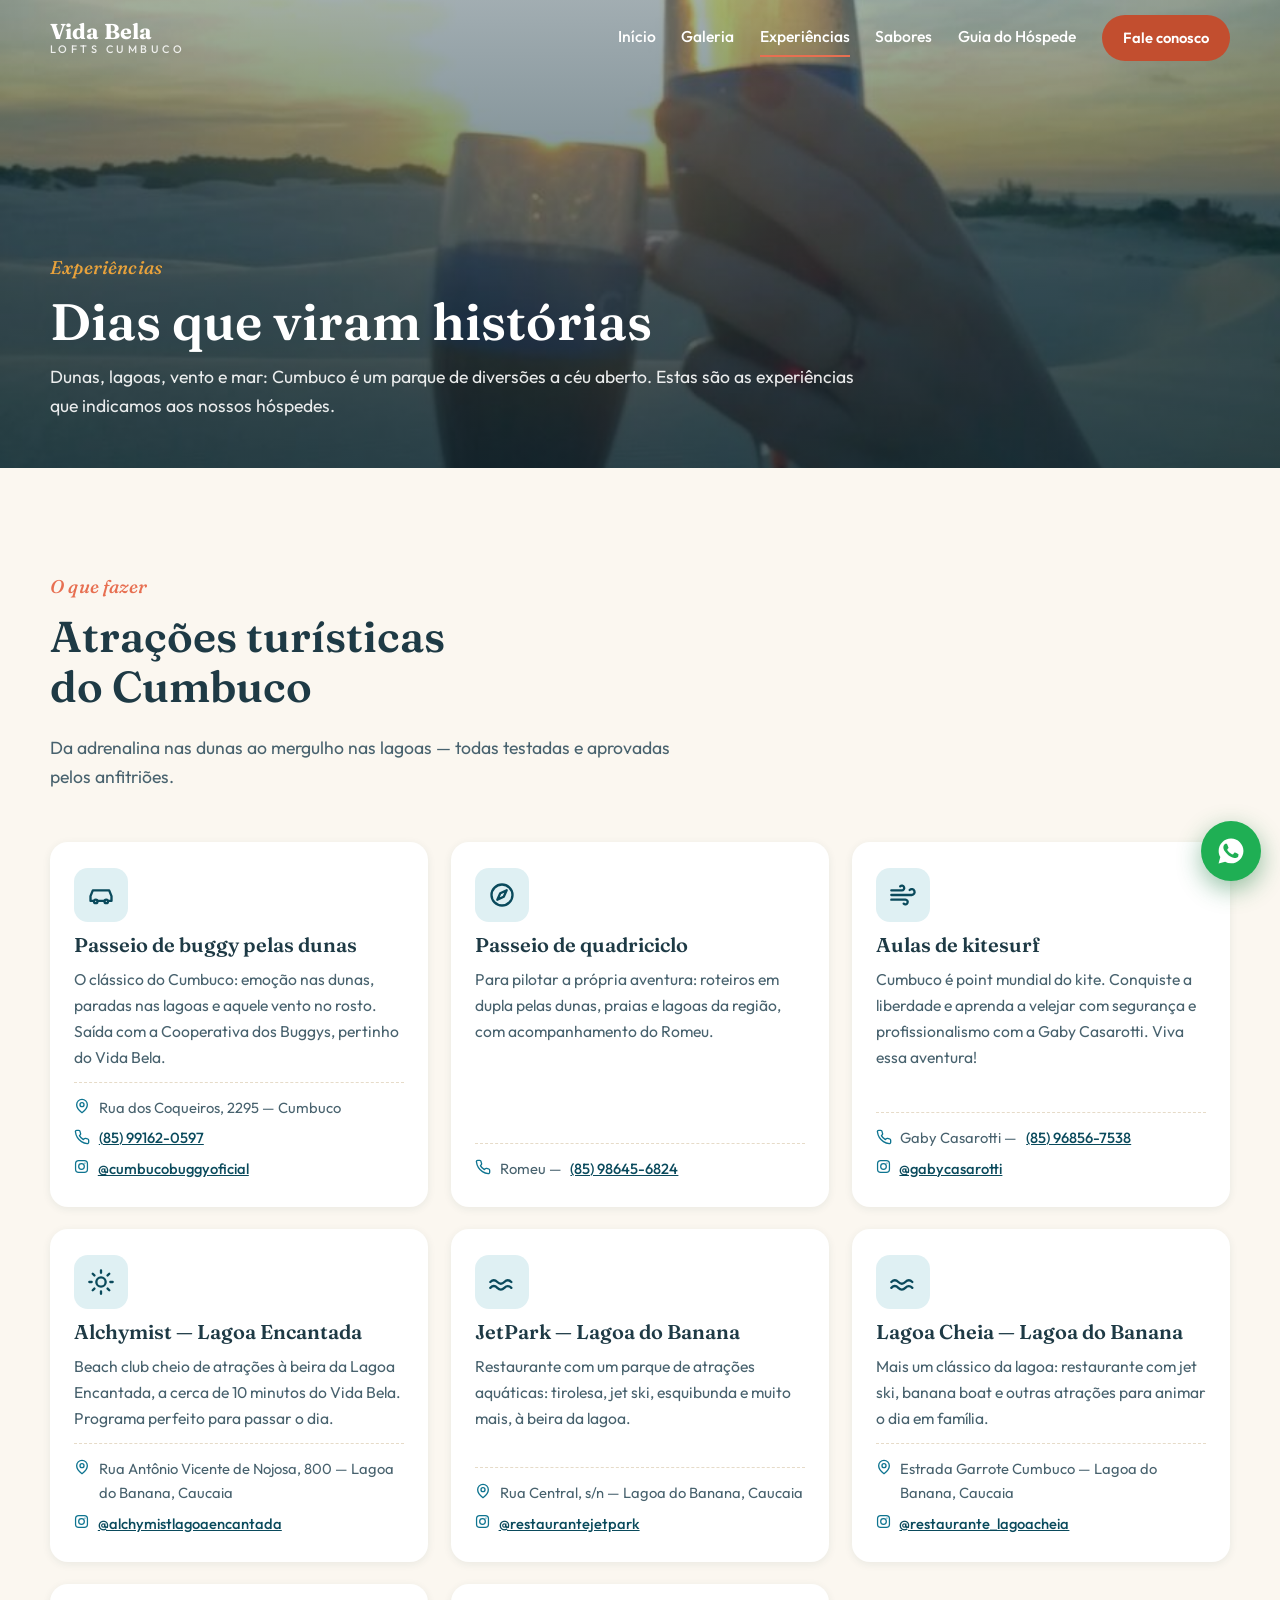
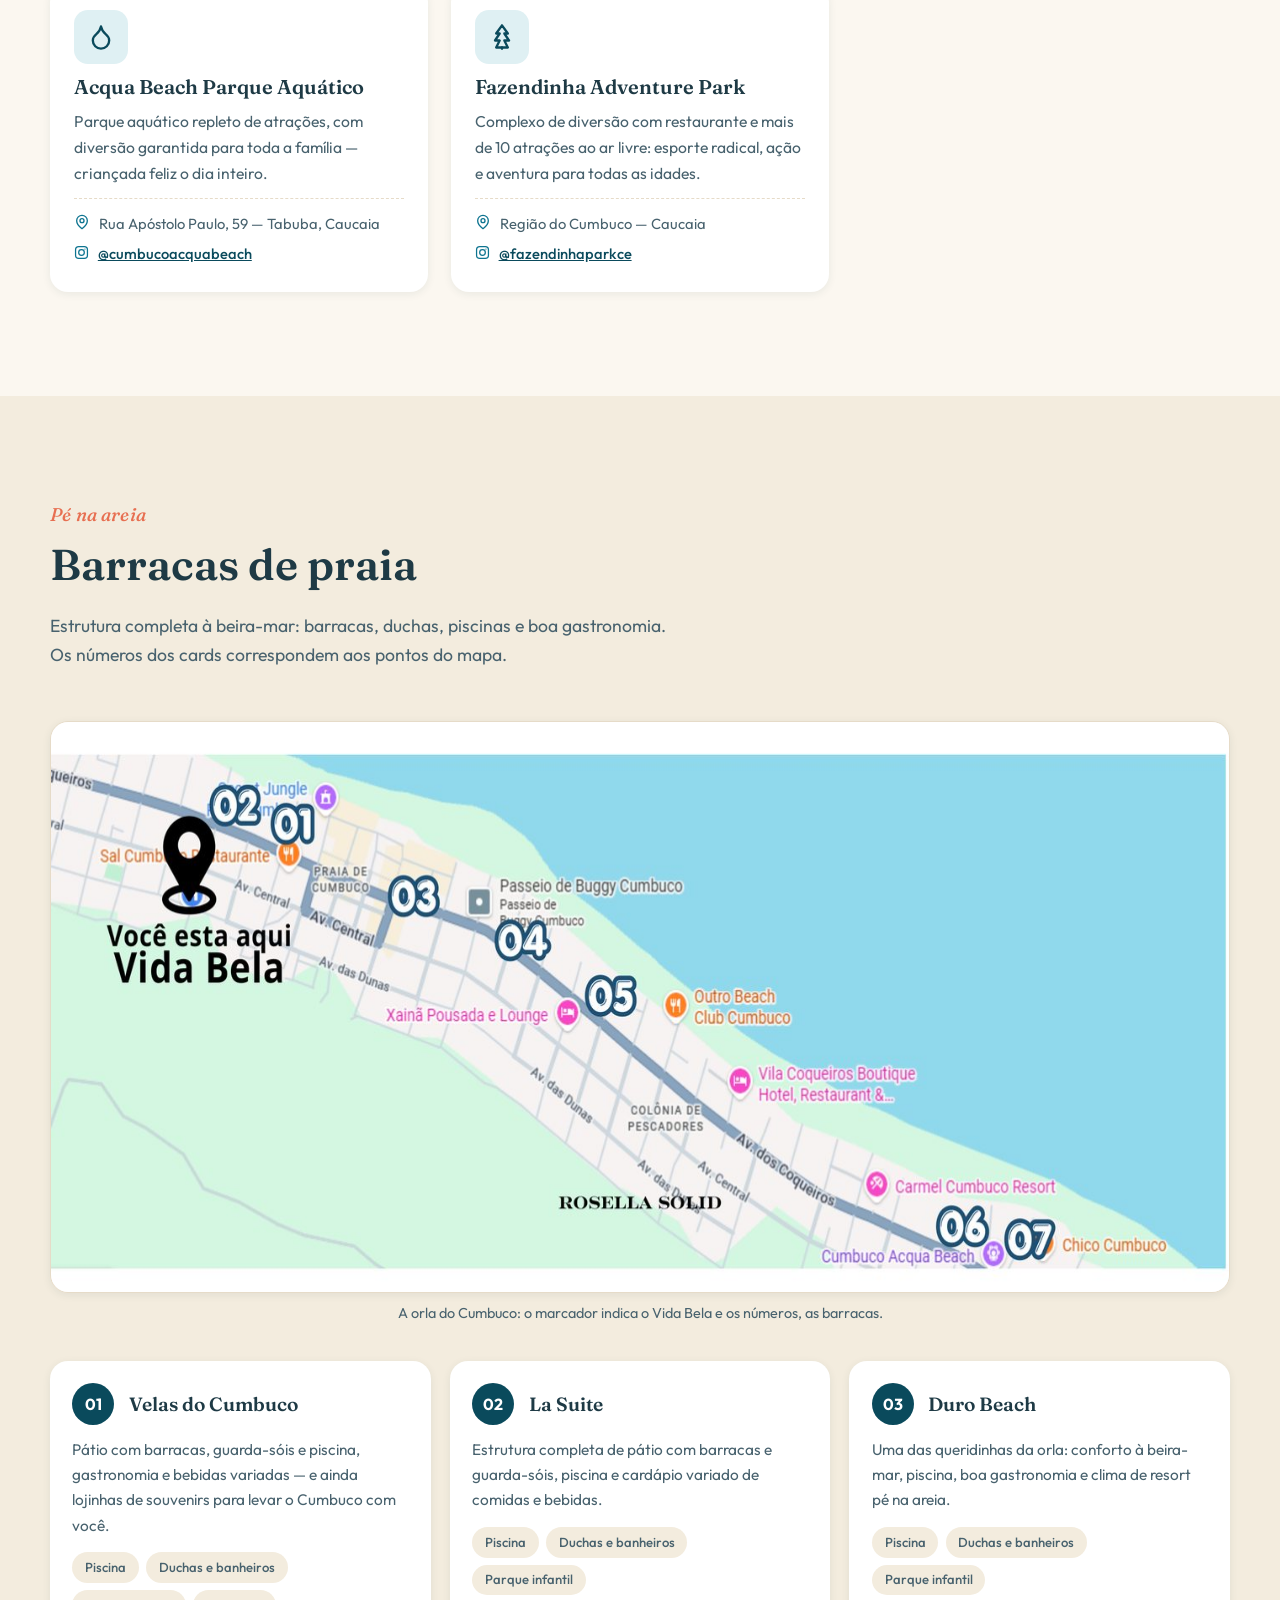
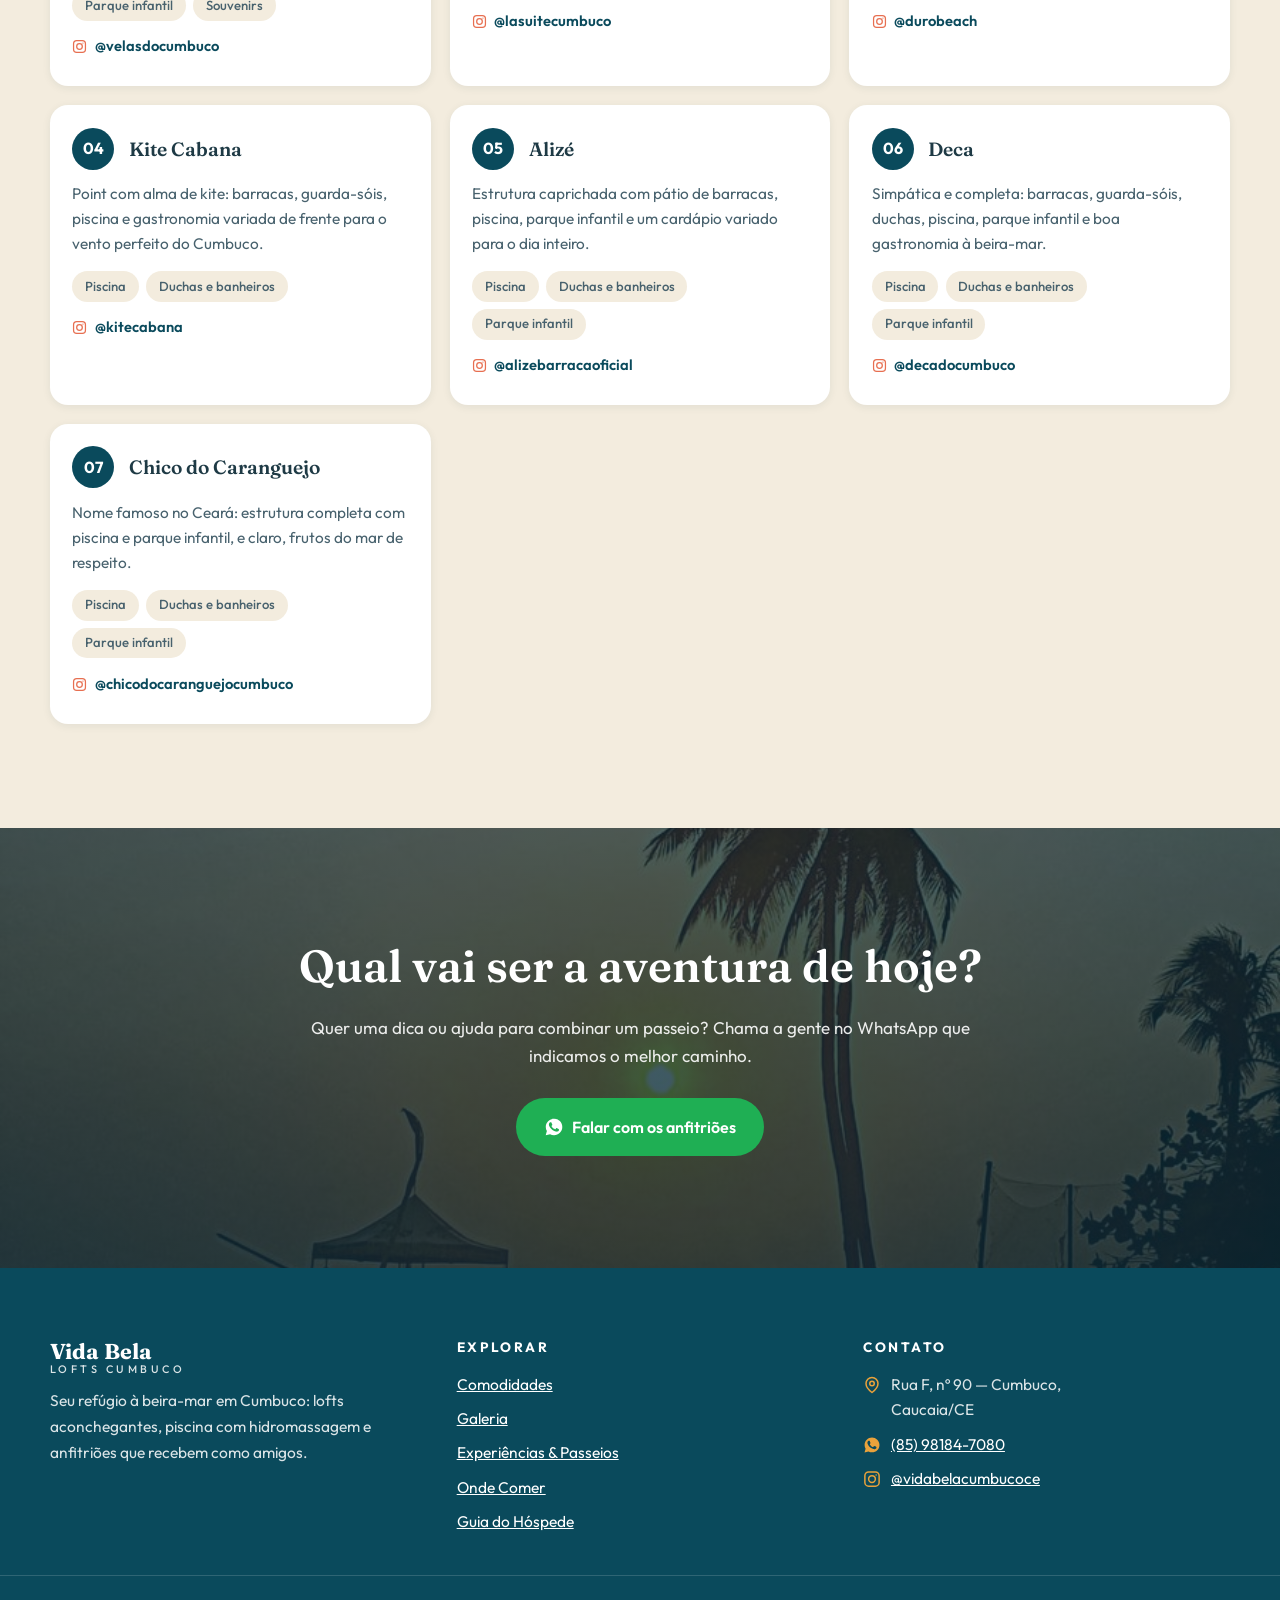
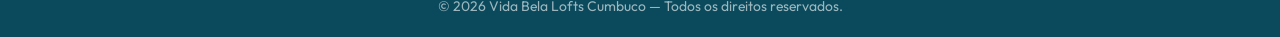
==== commit df1d870d: "Transforma o site em guia do hóspede e completa links de Instagram - Remove CTAs de reserva, cards d" ====
--- a/site/experiencias.html
+++ b/site/experiencias.html
@@ -27,12 +27,11 @@
       </button>
       <nav id="site-nav" class="nav" aria-label="Navegação principal">
         <a href="index.html">Início</a>
-        <a href="index.html#lofts">Os Lofts</a>
         <a href="index.html#galeria">Galeria</a>
         <a href="experiencias.html" aria-current="page">Experiências</a>
         <a href="sabores.html">Sabores</a>
         <a href="guia.html">Guia do Hóspede</a>
-        <a class="btn btn--primary" href="https://wa.me/5585981847080?text=Ol%C3%A1!%20Gostaria%20de%20verificar%20disponibilidade%20no%20Vida%20Bela%20Lofts%20Cumbuco." target="_blank" rel="noopener">Reservar</a>
+        <a class="btn btn--primary" href="https://wa.me/5585981847080?text=Ol%C3%A1!%20Sou%20h%C3%B3spede%20do%20Vida%20Bela%20Lofts%20Cumbuco." target="_blank" rel="noopener">Fale conosco</a>
       </nav>
     </div>
   </header>
@@ -227,6 +226,7 @@
             <div class="chips">
               <span class="chip">Piscina</span><span class="chip">Duchas e banheiros</span><span class="chip">Parque infantil</span><span class="chip">Souvenirs</span>
             </div>
+            <a class="insta-link" href="https://www.instagram.com/velasdocumbuco/" target="_blank" rel="noopener" aria-label="Instagram de velasdocumbuco"><svg width="15" height="15" viewBox="0 0 24 24" fill="none" stroke="currentColor" stroke-width="2" stroke-linecap="round" stroke-linejoin="round" aria-hidden="true"><rect x="2.5" y="2.5" width="19" height="19" rx="5"/><circle cx="12" cy="12" r="4.5"/><circle cx="17.5" cy="6.5" r="1" fill="currentColor" stroke="none"/></svg> @velasdocumbuco</a>
           </article>
           <article class="spot-card reveal">
             <div class="spot-card__head">
@@ -237,6 +237,7 @@
             <div class="chips">
               <span class="chip">Piscina</span><span class="chip">Duchas e banheiros</span><span class="chip">Parque infantil</span>
             </div>
+            <a class="insta-link" href="https://www.instagram.com/lasuitecumbuco/" target="_blank" rel="noopener" aria-label="Instagram de lasuitecumbuco"><svg width="15" height="15" viewBox="0 0 24 24" fill="none" stroke="currentColor" stroke-width="2" stroke-linecap="round" stroke-linejoin="round" aria-hidden="true"><rect x="2.5" y="2.5" width="19" height="19" rx="5"/><circle cx="12" cy="12" r="4.5"/><circle cx="17.5" cy="6.5" r="1" fill="currentColor" stroke="none"/></svg> @lasuitecumbuco</a>
           </article>
           <article class="spot-card reveal reveal-d1">
             <div class="spot-card__head">
@@ -247,6 +248,7 @@
             <div class="chips">
               <span class="chip">Piscina</span><span class="chip">Duchas e banheiros</span><span class="chip">Parque infantil</span>
             </div>
+            <a class="insta-link" href="https://www.instagram.com/durobeach/" target="_blank" rel="noopener" aria-label="Instagram de durobeach"><svg width="15" height="15" viewBox="0 0 24 24" fill="none" stroke="currentColor" stroke-width="2" stroke-linecap="round" stroke-linejoin="round" aria-hidden="true"><rect x="2.5" y="2.5" width="19" height="19" rx="5"/><circle cx="12" cy="12" r="4.5"/><circle cx="17.5" cy="6.5" r="1" fill="currentColor" stroke="none"/></svg> @durobeach</a>
           </article>
           <article class="spot-card reveal reveal-d1">
             <div class="spot-card__head">
@@ -257,6 +259,7 @@
             <div class="chips">
               <span class="chip">Piscina</span><span class="chip">Duchas e banheiros</span>
             </div>
+            <a class="insta-link" href="https://www.instagram.com/kitecabana/" target="_blank" rel="noopener" aria-label="Instagram de kitecabana"><svg width="15" height="15" viewBox="0 0 24 24" fill="none" stroke="currentColor" stroke-width="2" stroke-linecap="round" stroke-linejoin="round" aria-hidden="true"><rect x="2.5" y="2.5" width="19" height="19" rx="5"/><circle cx="12" cy="12" r="4.5"/><circle cx="17.5" cy="6.5" r="1" fill="currentColor" stroke="none"/></svg> @kitecabana</a>
           </article>
           <article class="spot-card reveal reveal-d2">
             <div class="spot-card__head">
@@ -267,6 +270,7 @@
             <div class="chips">
               <span class="chip">Piscina</span><span class="chip">Duchas e banheiros</span><span class="chip">Parque infantil</span>
             </div>
+            <a class="insta-link" href="https://www.instagram.com/alizebarracaoficial/" target="_blank" rel="noopener" aria-label="Instagram de alizebarracaoficial"><svg width="15" height="15" viewBox="0 0 24 24" fill="none" stroke="currentColor" stroke-width="2" stroke-linecap="round" stroke-linejoin="round" aria-hidden="true"><rect x="2.5" y="2.5" width="19" height="19" rx="5"/><circle cx="12" cy="12" r="4.5"/><circle cx="17.5" cy="6.5" r="1" fill="currentColor" stroke="none"/></svg> @alizebarracaoficial</a>
           </article>
           <article class="spot-card reveal reveal-d2">
             <div class="spot-card__head">
@@ -277,6 +281,7 @@
             <div class="chips">
               <span class="chip">Piscina</span><span class="chip">Duchas e banheiros</span><span class="chip">Parque infantil</span>
             </div>
+            <a class="insta-link" href="https://www.instagram.com/decadocumbuco/" target="_blank" rel="noopener" aria-label="Instagram de decadocumbuco"><svg width="15" height="15" viewBox="0 0 24 24" fill="none" stroke="currentColor" stroke-width="2" stroke-linecap="round" stroke-linejoin="round" aria-hidden="true"><rect x="2.5" y="2.5" width="19" height="19" rx="5"/><circle cx="12" cy="12" r="4.5"/><circle cx="17.5" cy="6.5" r="1" fill="currentColor" stroke="none"/></svg> @decadocumbuco</a>
           </article>
           <article class="spot-card reveal reveal-d3">
             <div class="spot-card__head">
@@ -287,6 +292,7 @@
             <div class="chips">
               <span class="chip">Piscina</span><span class="chip">Duchas e banheiros</span><span class="chip">Parque infantil</span>
             </div>
+            <a class="insta-link" href="https://www.instagram.com/chicodocaranguejocumbuco/" target="_blank" rel="noopener" aria-label="Instagram de chicodocaranguejocumbuco"><svg width="15" height="15" viewBox="0 0 24 24" fill="none" stroke="currentColor" stroke-width="2" stroke-linecap="round" stroke-linejoin="round" aria-hidden="true"><rect x="2.5" y="2.5" width="19" height="19" rx="5"/><circle cx="12" cy="12" r="4.5"/><circle cx="17.5" cy="6.5" r="1" fill="currentColor" stroke="none"/></svg> @chicodocaranguejocumbuco</a>
           </article>
         </div>
       </div>
@@ -298,12 +304,12 @@
         <img src="assets/img/praia-por-do-sol.jpg" alt="" loading="lazy" width="900" height="1200">
       </div>
       <div class="container">
-        <h2 class="reveal">Bora viver tudo isso de pertinho?</h2>
-        <p class="reveal reveal-d1">Fique no Vida Bela e tenha as dunas, as lagoas e a praia a poucos minutos da sua porta.</p>
+        <h2 class="reveal">Qual vai ser a aventura de hoje?</h2>
+        <p class="reveal reveal-d1">Quer uma dica ou ajuda para combinar um passeio? Chama a gente no WhatsApp que indicamos o melhor caminho.</p>
         <div class="hero__actions reveal reveal-d2">
-          <a class="btn btn--whatsapp" href="https://wa.me/5585981847080?text=Ol%C3%A1!%20Gostaria%20de%20verificar%20disponibilidade%20no%20Vida%20Bela%20Lofts%20Cumbuco." target="_blank" rel="noopener">
+          <a class="btn btn--whatsapp" href="https://wa.me/5585981847080?text=Ol%C3%A1!%20Sou%20h%C3%B3spede%20do%20Vida%20Bela%20Lofts%20Cumbuco." target="_blank" rel="noopener">
             <svg width="20" height="20" viewBox="0 0 24 24" fill="currentColor" aria-hidden="true"><path d="M12.04 2C6.58 2 2.13 6.45 2.13 11.91c0 1.75.46 3.45 1.32 4.95L2.05 22l5.25-1.38a9.9 9.9 0 0 0 4.74 1.21h.01c5.46 0 9.9-4.45 9.9-9.91 0-2.65-1.03-5.14-2.9-7.01A9.82 9.82 0 0 0 12.04 2Zm5.83 14.12c-.25.7-1.45 1.33-2.02 1.42-.52.08-1.17.11-1.89-.12-.44-.14-1-.32-1.71-.63-3.02-1.3-4.99-4.34-5.14-4.54-.15-.2-1.23-1.63-1.23-3.11 0-1.48.78-2.21 1.05-2.51.28-.3.6-.38.8-.38h.58c.18 0 .43-.07.68.52.25.6.85 2.08.93 2.23.07.15.12.33.02.53-.1.2-.15.32-.3.5-.15.17-.31.39-.45.52-.15.15-.3.31-.13.61.17.3.76 1.26 1.63 2.03 1.13 1 2.07 1.32 2.37 1.47.3.15.47.12.65-.07.17-.2.75-.87.94-1.17.2-.3.4-.25.67-.15.28.1 1.75.83 2.05.98.3.15.5.22.57.35.08.13.08.72-.17 1.42Z"/></svg>
-            Reservar pelo WhatsApp
+            Falar com os anfitriões
           </a>
         </div>
       </div>
@@ -320,8 +326,8 @@
         <nav aria-label="Links do rodapé">
           <h4>Explorar</h4>
           <ul>
-            <li><a href="index.html#lofts">Os Lofts</a></li>
             <li><a href="index.html#comodidades">Comodidades</a></li>
+            <li><a href="index.html#galeria">Galeria</a></li>
             <li><a href="experiencias.html">Experiências &amp; Passeios</a></li>
             <li><a href="sabores.html">Onde Comer</a></li>
             <li><a href="guia.html">Guia do Hóspede</a></li>
@@ -351,7 +357,7 @@
     </div>
   </footer>
 
-  <a class="wa-float" href="https://wa.me/5585981847080?text=Ol%C3%A1!%20Gostaria%20de%20verificar%20disponibilidade%20no%20Vida%20Bela%20Lofts%20Cumbuco." target="_blank" rel="noopener" aria-label="Reservar pelo WhatsApp">
+  <a class="wa-float" href="https://wa.me/5585981847080?text=Ol%C3%A1!%20Sou%20h%C3%B3spede%20do%20Vida%20Bela%20Lofts%20Cumbuco." target="_blank" rel="noopener" aria-label="Falar com os anfitriões no WhatsApp">
     <svg viewBox="0 0 24 24" fill="currentColor" aria-hidden="true"><path d="M12.04 2C6.58 2 2.13 6.45 2.13 11.91c0 1.75.46 3.45 1.32 4.95L2.05 22l5.25-1.38a9.9 9.9 0 0 0 4.74 1.21h.01c5.46 0 9.9-4.45 9.9-9.91 0-2.65-1.03-5.14-2.9-7.01A9.82 9.82 0 0 0 12.04 2Zm5.83 14.12c-.25.7-1.45 1.33-2.02 1.42-.52.08-1.17.11-1.89-.12-.44-.14-1-.32-1.71-.63-3.02-1.3-4.99-4.34-5.14-4.54-.15-.2-1.23-1.63-1.23-3.11 0-1.48.78-2.21 1.05-2.51.28-.3.6-.38.8-.38h.58c.18 0 .43-.07.68.52.25.6.85 2.08.93 2.23.07.15.12.33.02.53-.1.2-.15.32-.3.5-.15.17-.31.39-.45.52-.15.15-.3.31-.13.61.17.3.76 1.26 1.63 2.03 1.13 1 2.07 1.32 2.37 1.47.3.15.47.12.65-.07.17-.2.75-.87.94-1.17.2-.3.4-.25.67-.15.28.1 1.75.83 2.05.98.3.15.5.22.57.35.08.13.08.72-.17 1.42Z"/></svg>
   </a>
 
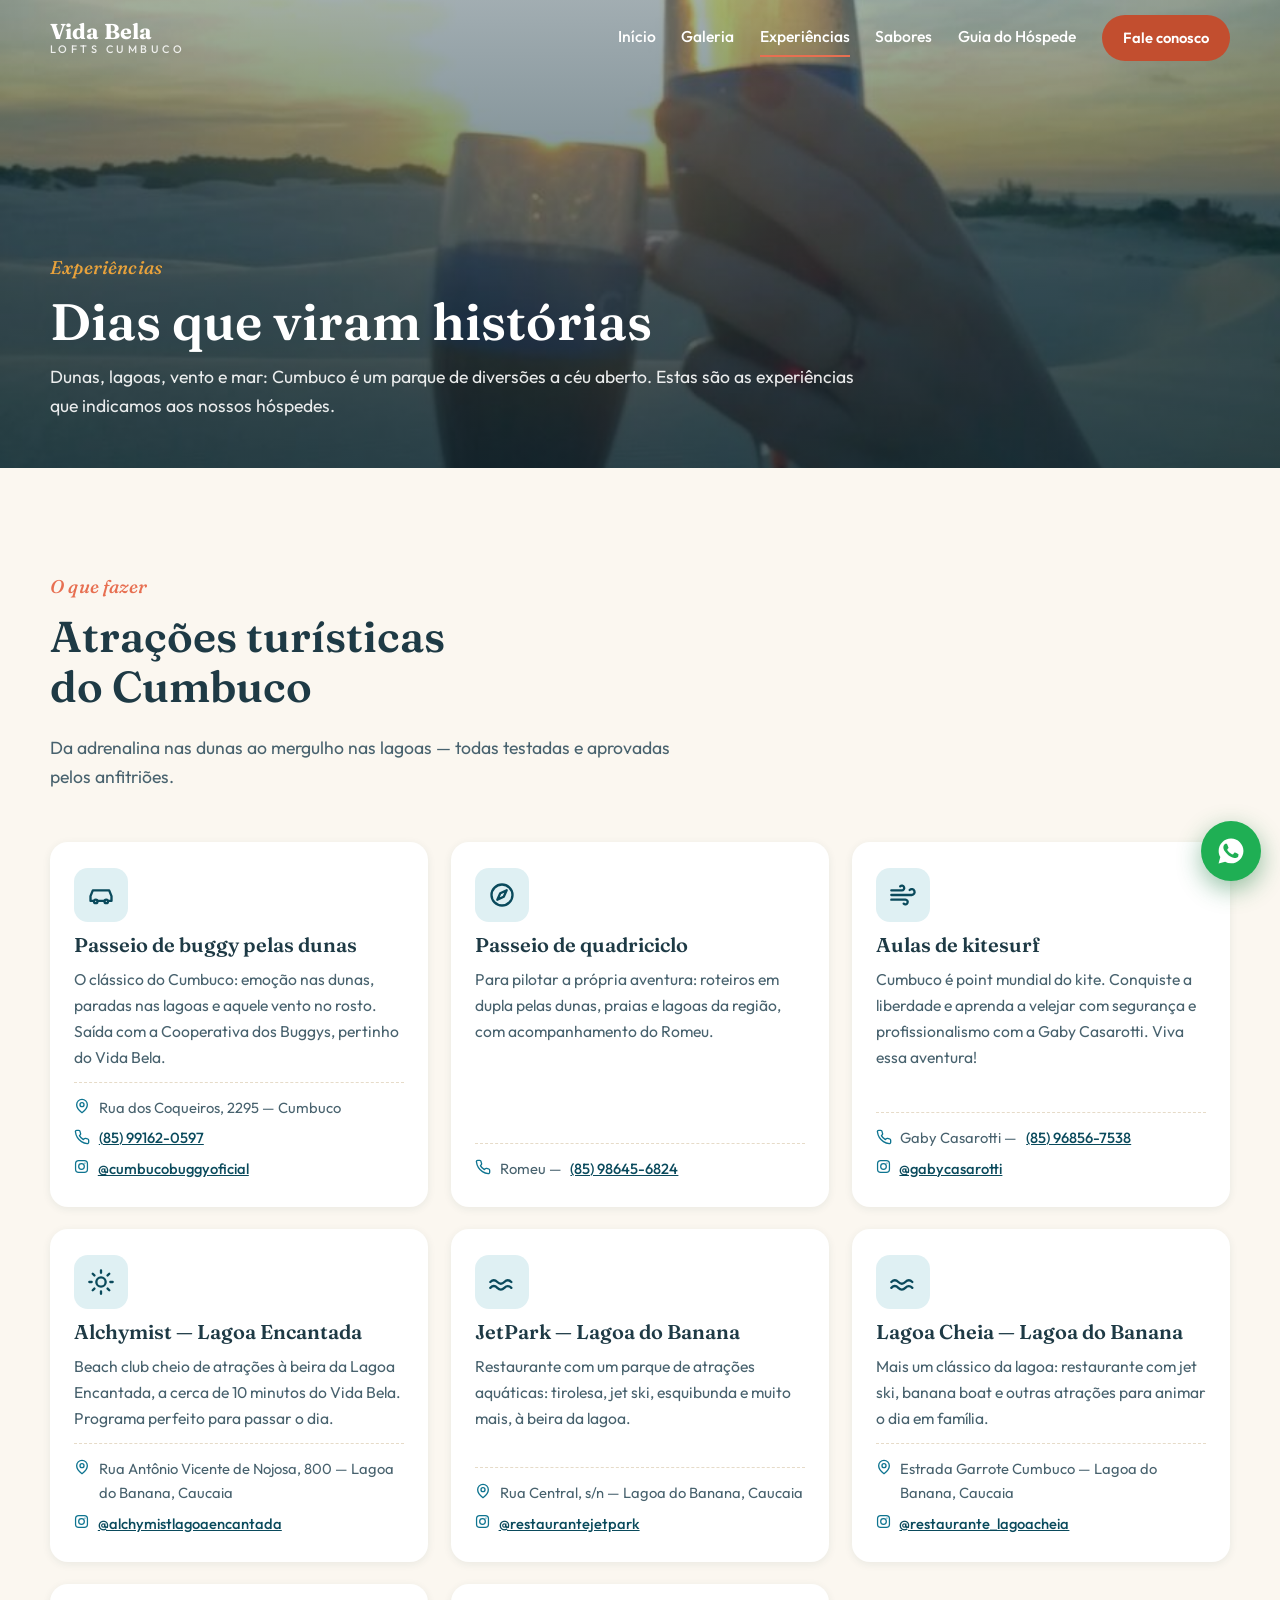
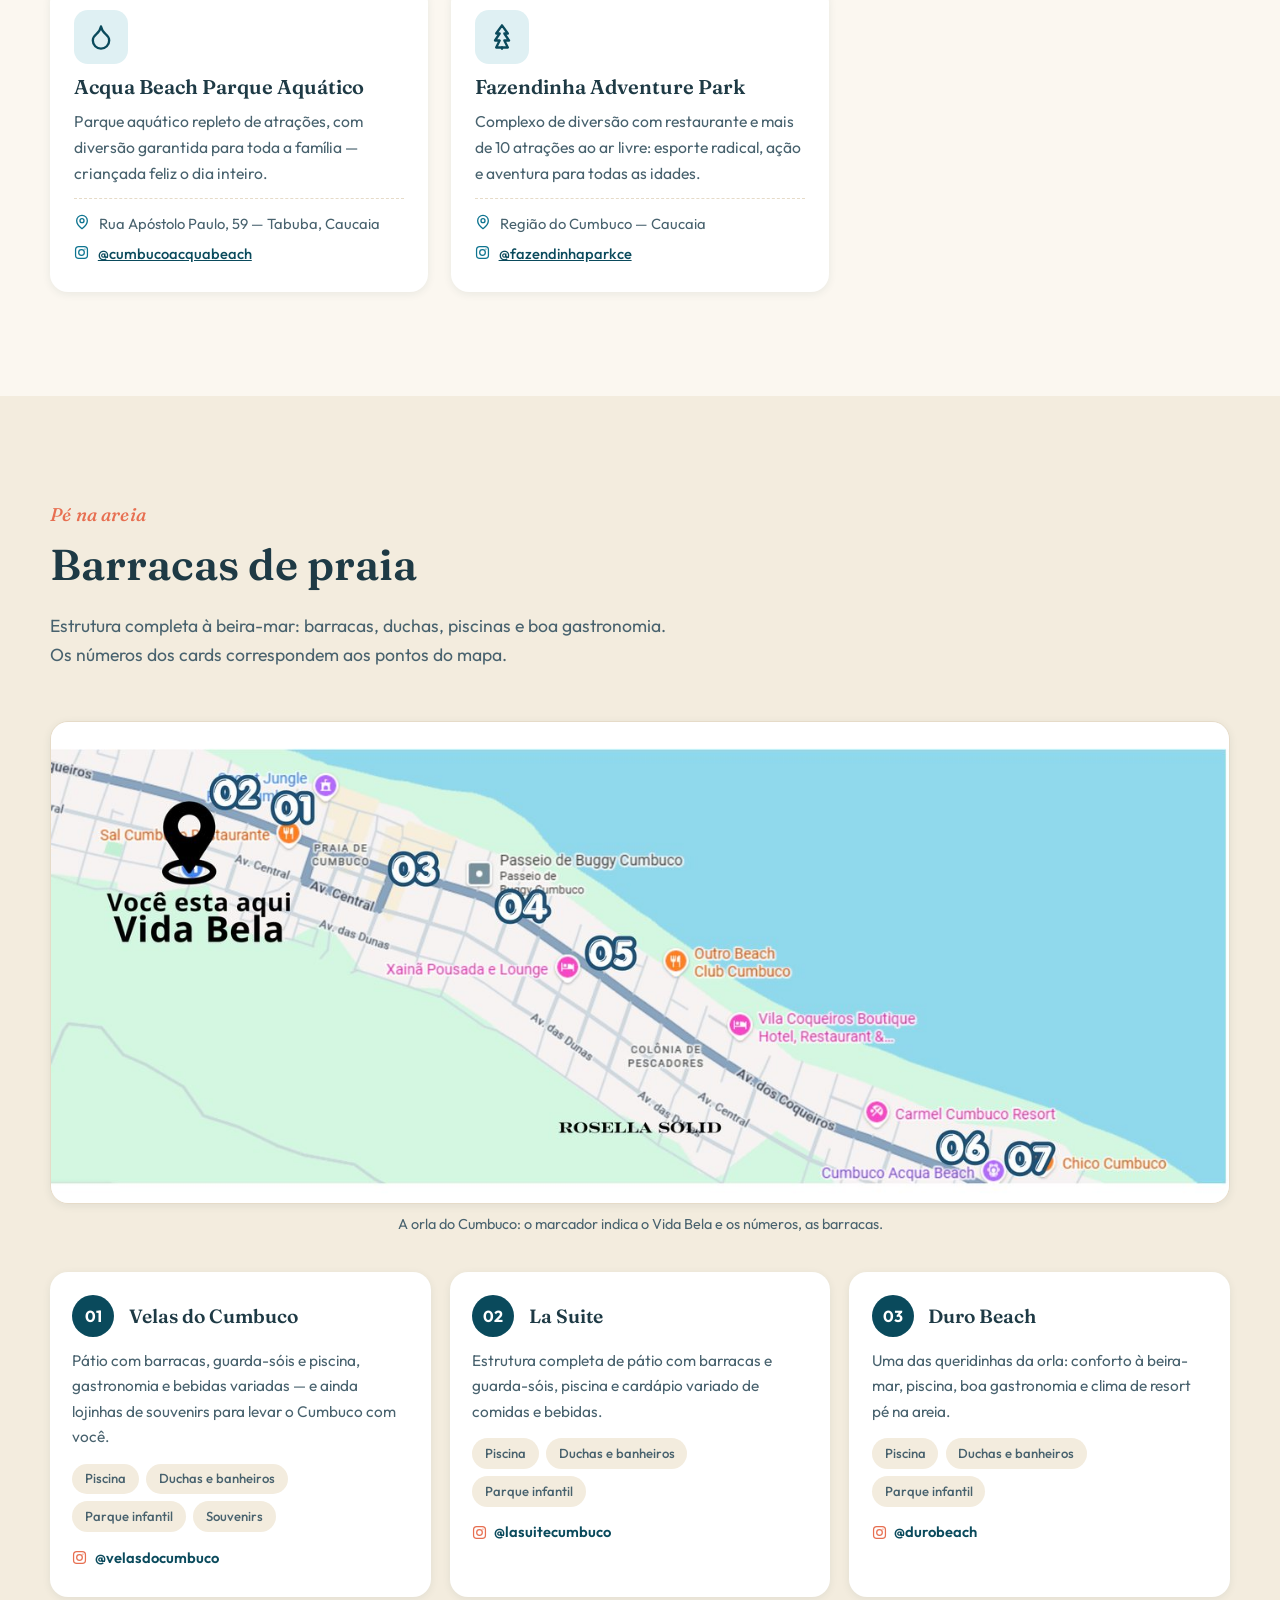
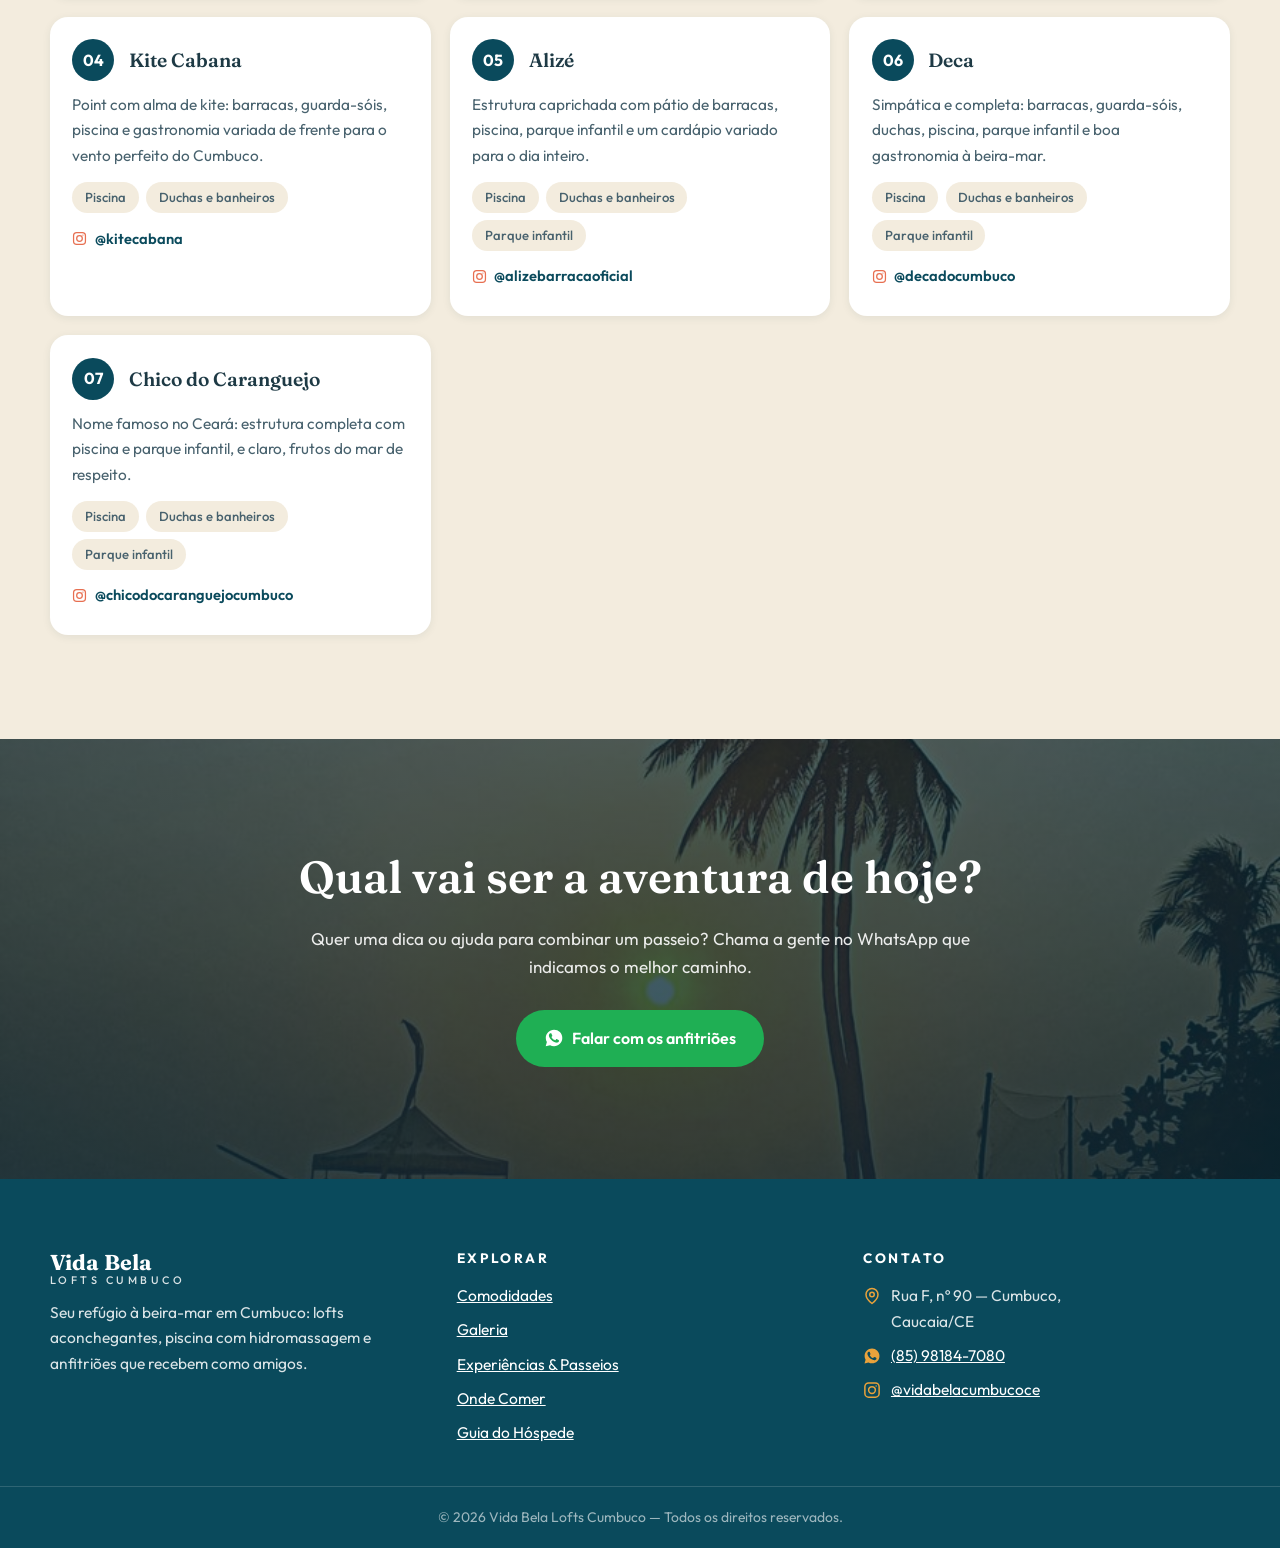
==== commit d6ac232c: "Corrige proporção dos mapas e adiciona rolagem lateral no mobile - img base ganha height:auto (o atr" ====
--- a/site/experiencias.html
+++ b/site/experiencias.html
@@ -213,8 +213,10 @@
           <p>Estrutura completa à beira-mar: barracas, duchas, piscinas e boa gastronomia. Os números dos cards correspondem aos pontos do mapa.</p>
         </header>
         <figure class="map-figure reveal">
-          <img src="assets/img/mapa-barracas.jpg" alt="Mapa da orla do Cumbuco com a localização do Vida Bela e das sete barracas de praia numeradas de 1 a 7" loading="lazy" width="1400" height="572">
-          <figcaption>A orla do Cumbuco: o marcador indica o Vida Bela e os números, as barracas.</figcaption>
+          <div class="map-figure__scroll">
+            <img src="assets/img/mapa-barracas.jpg" alt="Mapa da orla do Cumbuco com a localização do Vida Bela e das sete barracas de praia numeradas de 1 a 7" loading="lazy" width="1400" height="572">
+          </div>
+          <figcaption><span class="map-hint">Arraste o mapa para o lado ·</span> A orla do Cumbuco: o marcador indica o Vida Bela e os números, as barracas.</figcaption>
         </figure>
         <div class="spot-grid">
           <article class="spot-card reveal">
--- a/site/assets/css/styles.css
+++ b/site/assets/css/styles.css
@@ -98,7 +98,7 @@
   -webkit-font-smoothing: antialiased;
 }
 
-img { max-width: 100%; display: block; }
+img { max-width: 100%; height: auto; display: block; }
 
 h1, h2, h3, h4 {
   font-family: var(--font-display);
@@ -740,17 +740,25 @@
 
 /* ---- Mapa figura ---- */
 .map-figure { margin: 0 0 2.2rem; }
-.map-figure img {
-  width: 100%;
+.map-figure__scroll {
+  overflow-x: auto;
+  -webkit-overflow-scrolling: touch;
   border-radius: var(--radius);
   border: 1px solid var(--line);
   box-shadow: var(--shadow-sm);
 }
+.map-figure img { width: 100%; }
 .map-figure figcaption {
   font-size: .9rem;
   color: var(--ink-soft);
   text-align: center;
   margin-top: .6rem;
+}
+.map-hint { display: none; }
+@media (max-width: 720px) {
+  /* no celular o mapa mantem largura legivel e rola na horizontal */
+  .map-figure img { width: 880px; max-width: none; }
+  .map-hint { display: inline; font-weight: 600; color: var(--brand-deep); }
 }
 
 /* ---- Barracas / numbered cards ---- */
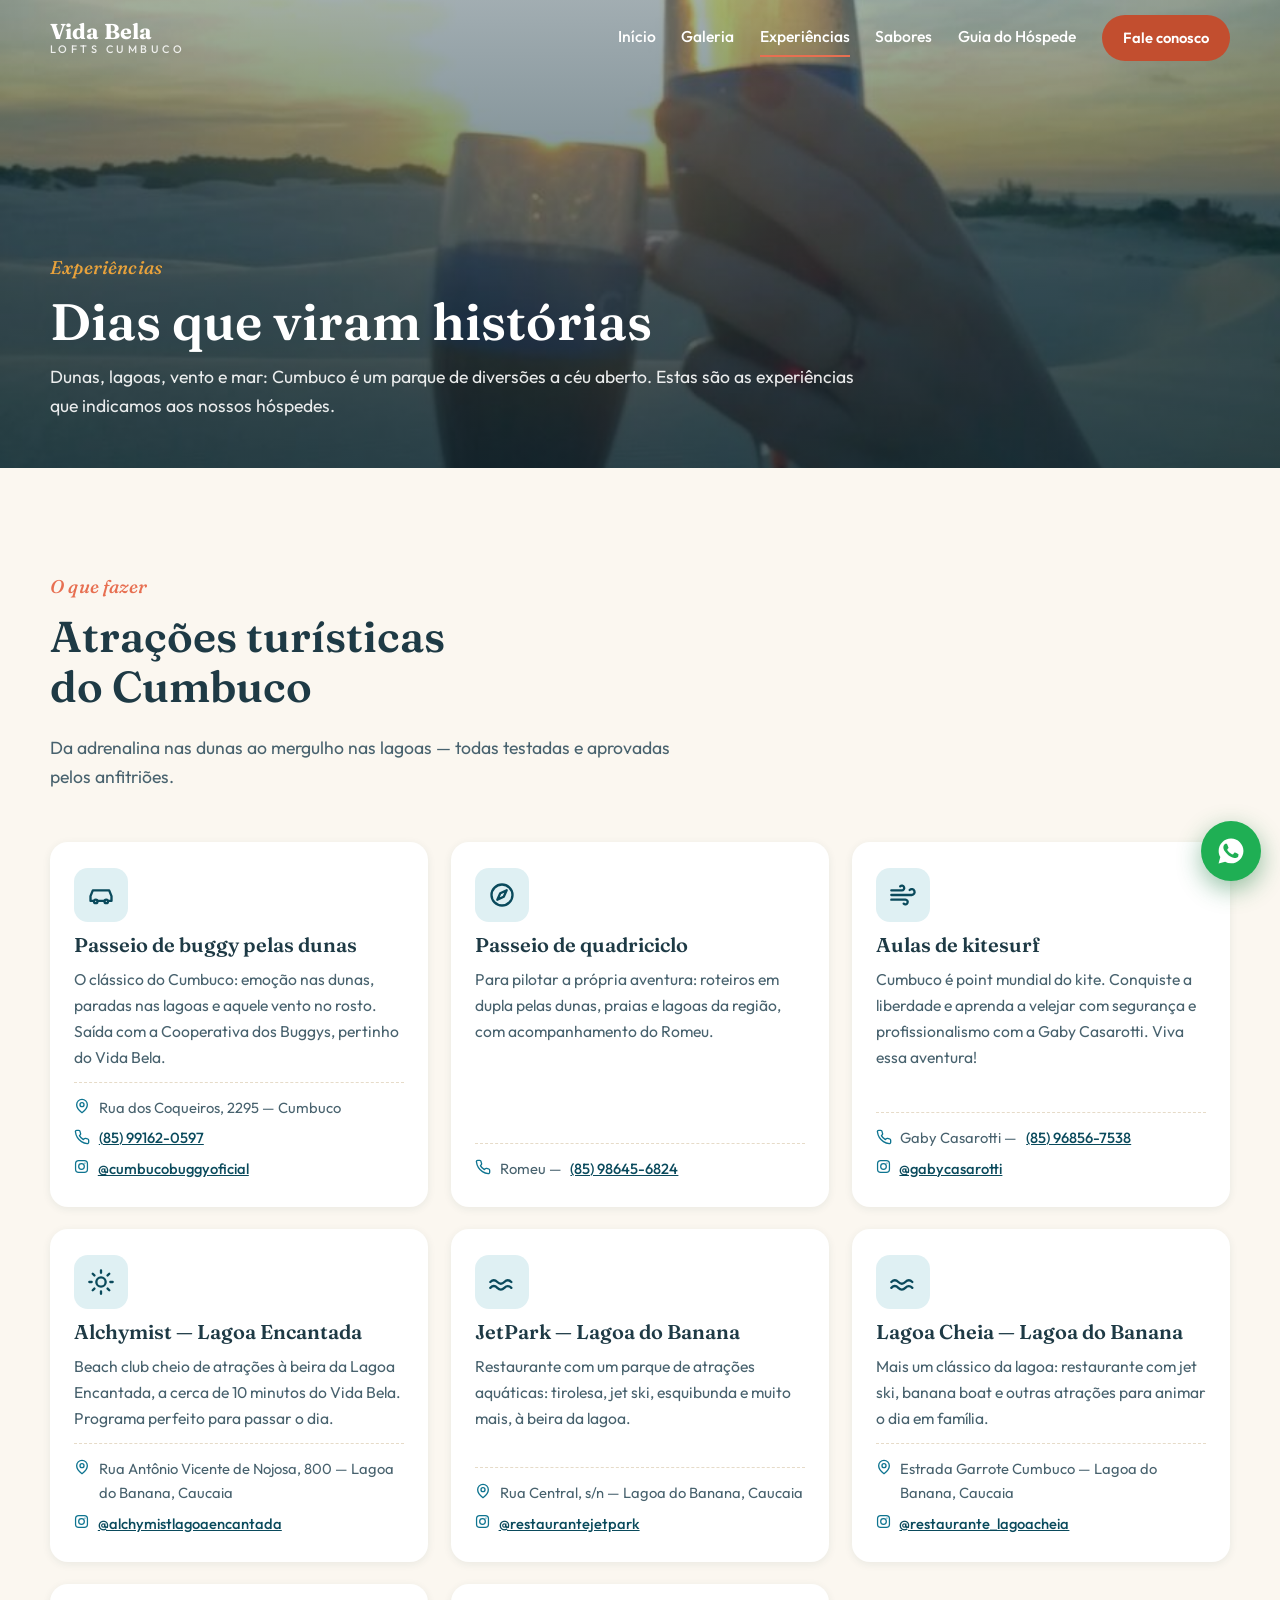
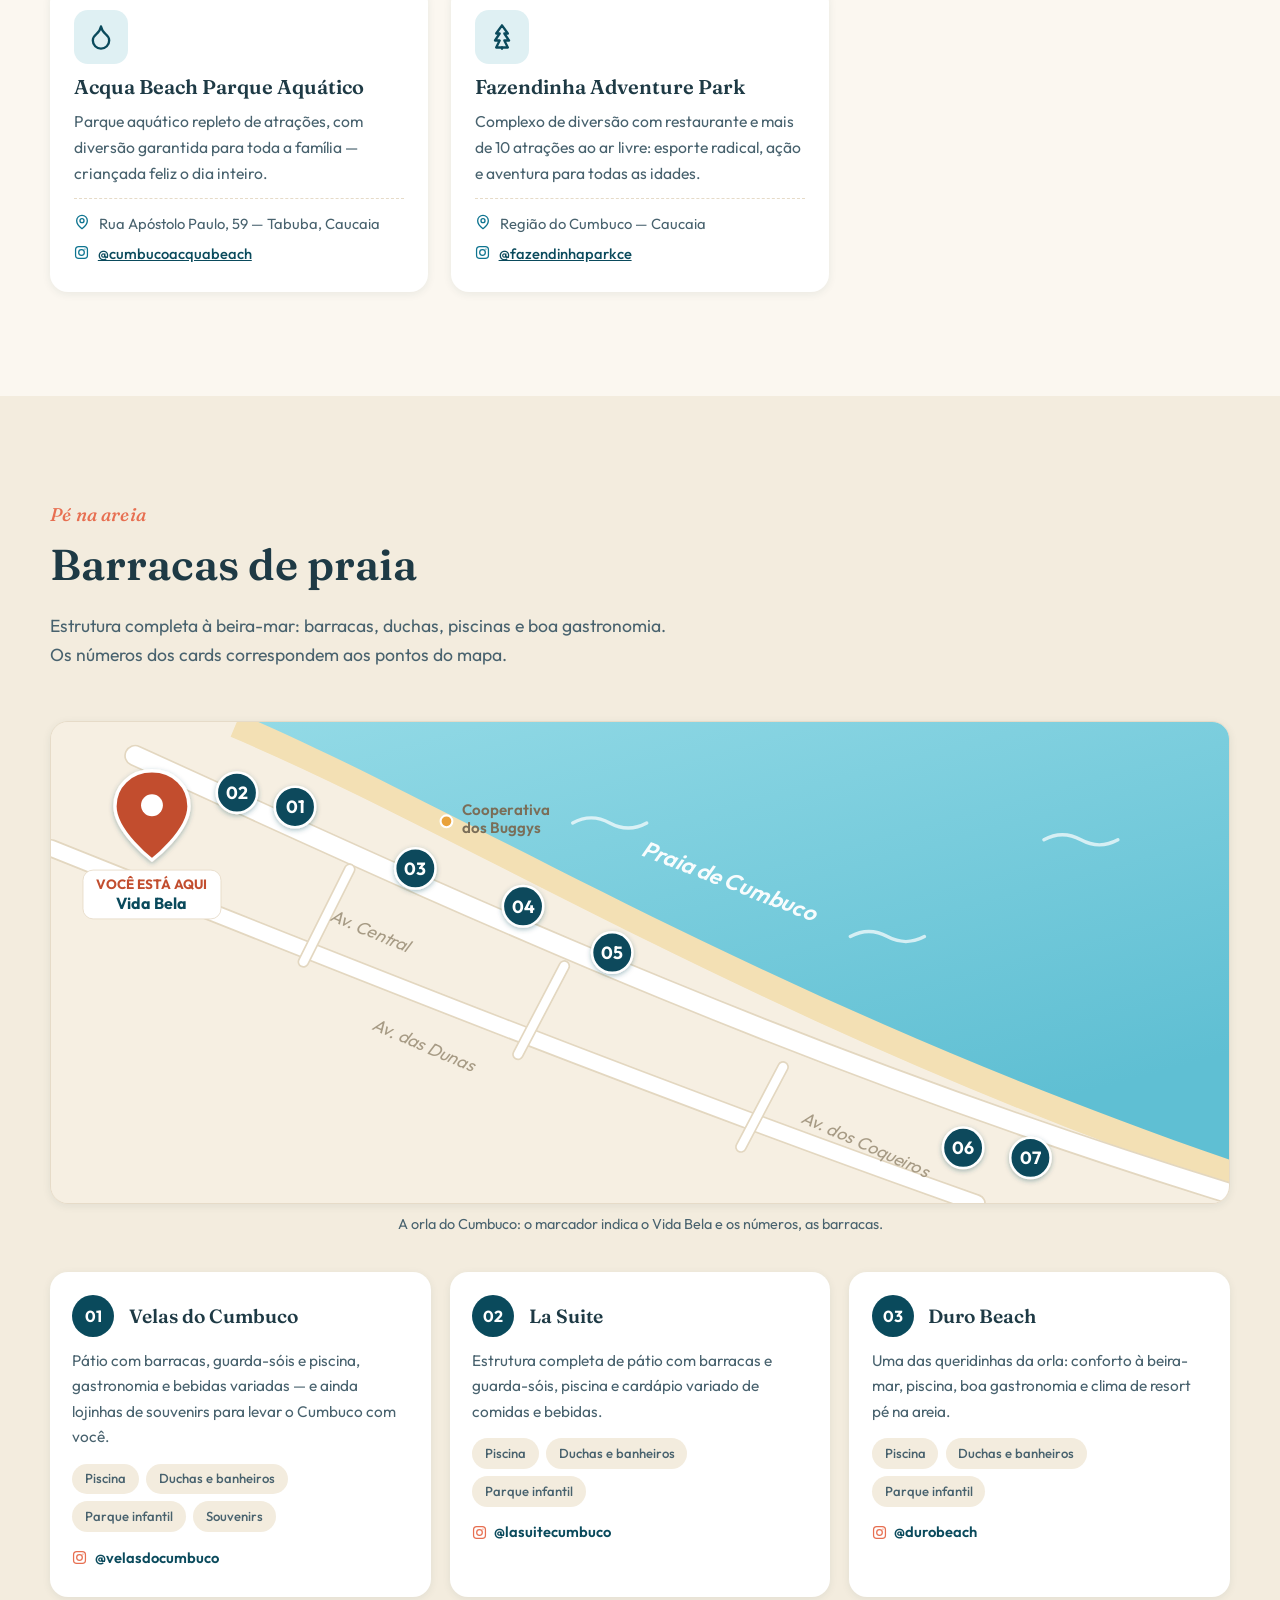
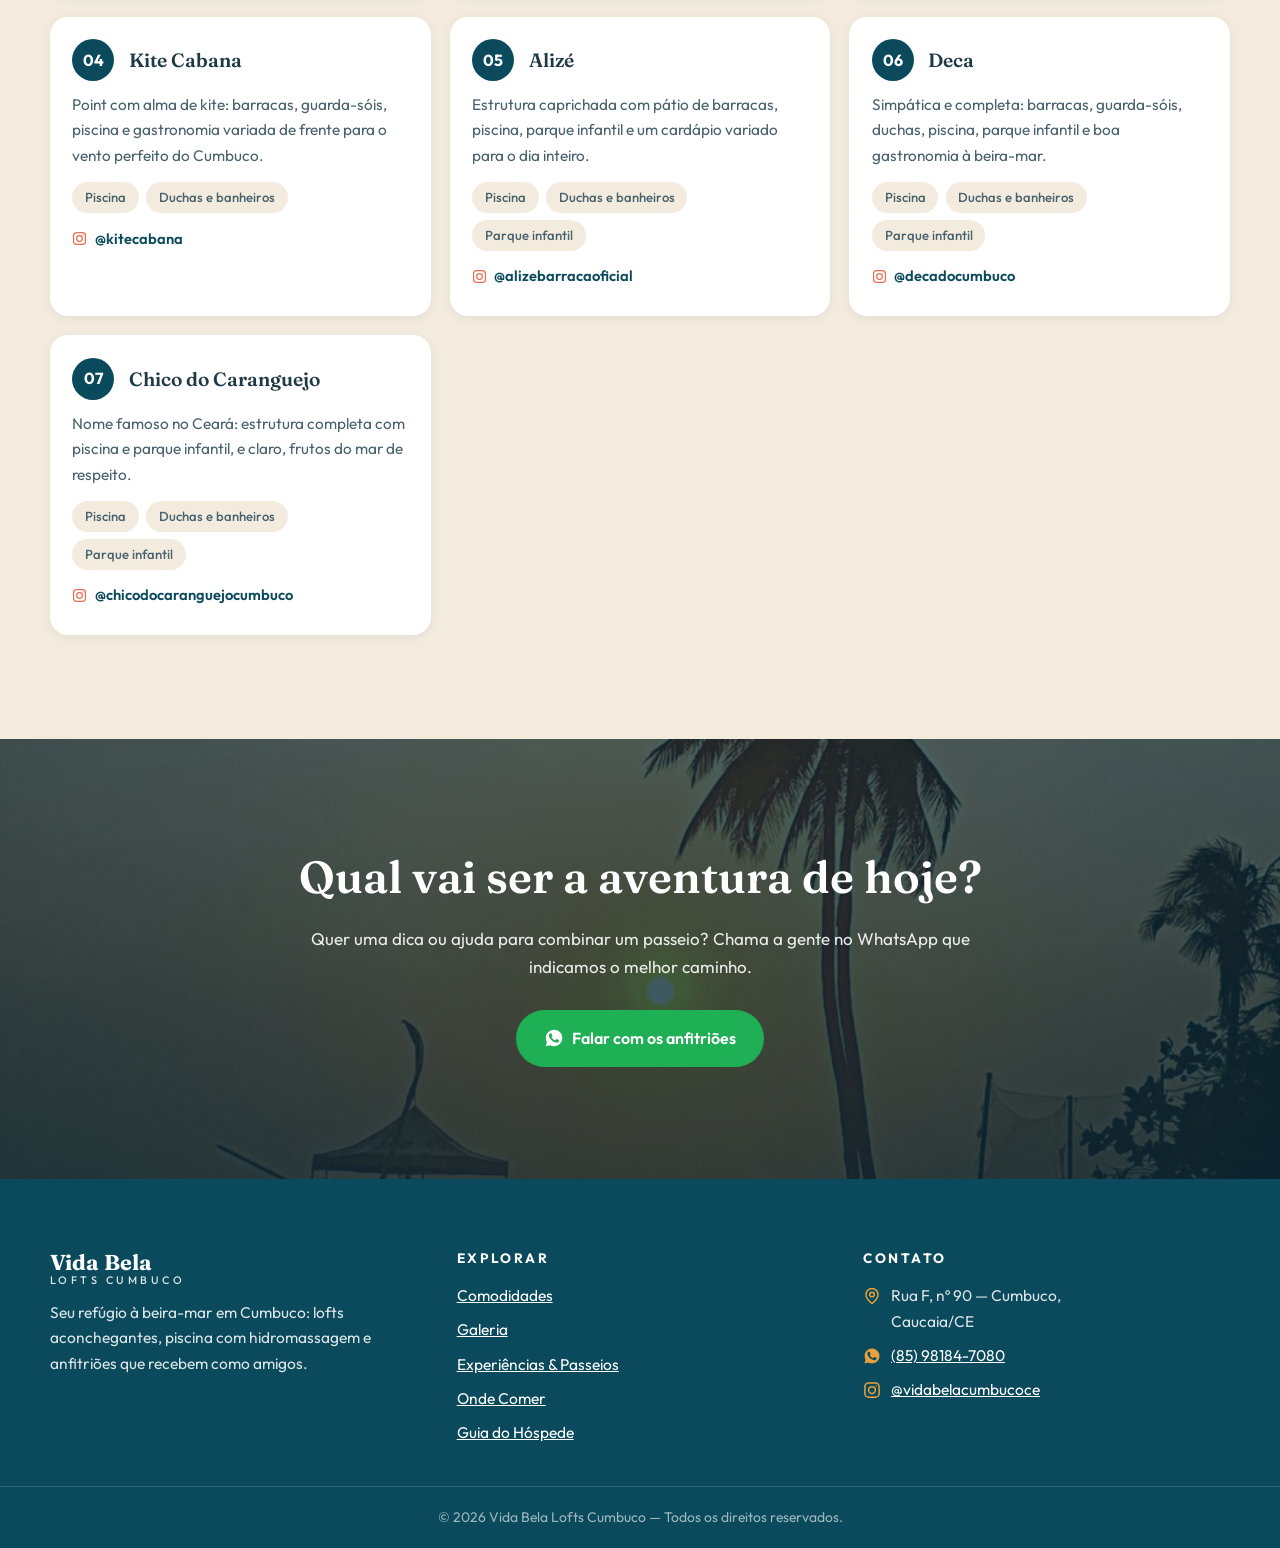
==== commit dcda03a5: "Substitui screenshots dos mapas por mapas ilustrados em SVG Mapas desenhados no estilo visual do sit" ====
--- a/site/experiencias.html
+++ b/site/experiencias.html
@@ -214,7 +214,7 @@
         </header>
         <figure class="map-figure reveal">
           <div class="map-figure__scroll">
-            <img src="assets/img/mapa-barracas.jpg" alt="Mapa da orla do Cumbuco com a localização do Vida Bela e das sete barracas de praia numeradas de 1 a 7" loading="lazy" width="1400" height="572">
+            <svg class="mapa-svg" viewBox="0 0 1400 572" role="img" aria-labelledby="mapaBarracasTitulo" font-family="Outfit, 'Segoe UI', sans-serif"><title id="mapaBarracasTitulo">Mapa ilustrado da orla do Cumbuco: o marcador indica o Vida Bela e os números, as barracas de praia</title><defs><linearGradient id="mar1" x1="0" y1="0" x2="0.6" y2="1"><stop offset="0" stop-color="#93DAE6"/><stop offset="1" stop-color="#5FBFD3"/></linearGradient><filter id="ps1" x="-40%" y="-40%" width="180%" height="180%"><feDropShadow dx="0" dy="2" stdDeviation="3" flood-color="#0A4A5C" flood-opacity="0.35"/></filter></defs><rect width="1400" height="572" fill="#F6EFE2"/><path d="M 225,-10 C 500,105 850,330 1410,525" fill="none" stroke="#F3E0B4" stroke-width="60"/><path d="M 235,-5 C 500,110 850,330 1400,520 L 1400,-5 Z" fill="url(#mar1)"/><path d="M 620,120 q 22,-12 44,0 q 22,12 44,0" fill="none" stroke="#FFFFFF" stroke-width="4" stroke-linecap="round" opacity=".7"/><path d="M 950,255 q 22,-12 44,0 q 22,12 44,0" fill="none" stroke="#FFFFFF" stroke-width="4" stroke-linecap="round" opacity=".7"/><path d="M 1180,140 q 22,-12 44,0 q 22,12 44,0" fill="none" stroke="#FFFFFF" stroke-width="4" stroke-linecap="round" opacity=".7"/><path d="M 100,40 C 420,185 850,390 1400,560" fill="none" stroke="#E3D7C0" stroke-width="26" stroke-linecap="round"/><path d="M 100,40 C 420,185 850,390 1400,560" fill="none" stroke="#FFFFFF" stroke-width="22" stroke-linecap="round"/><path d="M 0,150 C 350,290 700,430 1100,572" fill="none" stroke="#E3D7C0" stroke-width="22" stroke-linecap="round"/><path d="M 0,150 C 350,290 700,430 1100,572" fill="none" stroke="#FFFFFF" stroke-width="18" stroke-linecap="round"/><path d="M 355,175 L 300,285" fill="none" stroke="#E3D7C0" stroke-width="14" stroke-linecap="round"/><path d="M 355,175 L 300,285" fill="none" stroke="#FFFFFF" stroke-width="10" stroke-linecap="round"/><path d="M 610,290 L 555,395" fill="none" stroke="#E3D7C0" stroke-width="14" stroke-linecap="round"/><path d="M 610,290 L 555,395" fill="none" stroke="#FFFFFF" stroke-width="10" stroke-linecap="round"/><path d="M 870,410 L 820,505" fill="none" stroke="#E3D7C0" stroke-width="14" stroke-linecap="round"/><path d="M 870,410 L 820,505" fill="none" stroke="#FFFFFF" stroke-width="10" stroke-linecap="round"/><text x="330" y="235" fill="#A79B85" font-size="21" font-style="italic" transform="rotate(23 330 235)">Av. Central</text><text x="890" y="475" fill="#A79B85" font-size="21" font-style="italic" transform="rotate(24 890 475)">Av. dos Coqueiros</text><text x="380" y="365" fill="#A79B85" font-size="21" font-style="italic" transform="rotate(23 380 365)">Av. das Dunas</text><text x="700" y="158" fill="#FFFFFF" font-size="27" font-weight="600" font-style="italic" transform="rotate(21 700 158)" opacity=".95">Praia de Cumbuco</text><circle cx="470" cy="118" r="7" fill="#E9A23B" stroke="#FFFFFF" stroke-width="2.5"/><text x="488" y="111" fill="#7A6E58" font-size="18" font-weight="600">Cooperativa</text><text x="488" y="132" fill="#7A6E58" font-size="18" font-weight="600">dos Buggys</text><g filter="url(#ps1)"><path d="M 120,58 c -26,0 -44,19 -44,42 c 0,30 44,64 44,64 c 0,0 44,-34 44,-64 c 0,-23 -18,-42 -44,-42 Z" fill="#C24E2F" stroke="#FFFFFF" stroke-width="4"/><circle cx="120" cy="99" r="13" fill="#FFFFFF"/></g><g><rect x="38" y="176" rx="12" width="164" height="58" fill="#FFFFFF" stroke="#E6DBC8"/><text x="120" y="199" text-anchor="middle" fill="#C24E2F" font-size="16" font-weight="700">VOCÊ ESTÁ AQUI</text><text x="120" y="222" text-anchor="middle" fill="#0A4A5C" font-size="19" font-weight="700">Vida Bela</text></g><g filter="url(#ps1)"><circle cx="290" cy="101" r="24" fill="#0A4A5C" stroke="#FFFFFF" stroke-width="3"/><text x="290" y="101" text-anchor="middle" dominant-baseline="central" fill="#FFFFFF" font-weight="700" font-size="21">01</text></g><g filter="url(#ps1)"><circle cx="221" cy="84" r="24" fill="#0A4A5C" stroke="#FFFFFF" stroke-width="3"/><text x="221" y="84" text-anchor="middle" dominant-baseline="central" fill="#FFFFFF" font-weight="700" font-size="21">02</text></g><g filter="url(#ps1)"><circle cx="433" cy="174" r="24" fill="#0A4A5C" stroke="#FFFFFF" stroke-width="3"/><text x="433" y="174" text-anchor="middle" dominant-baseline="central" fill="#FFFFFF" font-weight="700" font-size="21">03</text></g><g filter="url(#ps1)"><circle cx="561" cy="219" r="24" fill="#0A4A5C" stroke="#FFFFFF" stroke-width="3"/><text x="561" y="219" text-anchor="middle" dominant-baseline="central" fill="#FFFFFF" font-weight="700" font-size="21">04</text></g><g filter="url(#ps1)"><circle cx="667" cy="274" r="24" fill="#0A4A5C" stroke="#FFFFFF" stroke-width="3"/><text x="667" y="274" text-anchor="middle" dominant-baseline="central" fill="#FFFFFF" font-weight="700" font-size="21">05</text></g><g filter="url(#ps1)"><circle cx="1084" cy="506" r="24" fill="#0A4A5C" stroke="#FFFFFF" stroke-width="3"/><text x="1084" y="506" text-anchor="middle" dominant-baseline="central" fill="#FFFFFF" font-weight="700" font-size="21">06</text></g><g filter="url(#ps1)"><circle cx="1164" cy="518" r="24" fill="#0A4A5C" stroke="#FFFFFF" stroke-width="3"/><text x="1164" y="518" text-anchor="middle" dominant-baseline="central" fill="#FFFFFF" font-weight="700" font-size="21">07</text></g></svg>
           </div>
           <figcaption><span class="map-hint">Arraste o mapa para o lado ·</span> A orla do Cumbuco: o marcador indica o Vida Bela e os números, as barracas.</figcaption>
         </figure>
--- a/site/assets/css/styles.css
+++ b/site/assets/css/styles.css
@@ -747,7 +747,8 @@
   border: 1px solid var(--line);
   box-shadow: var(--shadow-sm);
 }
-.map-figure img { width: 100%; }
+.map-figure img,
+.map-figure .mapa-svg { width: 100%; height: auto; display: block; }
 .map-figure figcaption {
   font-size: .9rem;
   color: var(--ink-soft);
@@ -757,7 +758,8 @@
 .map-hint { display: none; }
 @media (max-width: 720px) {
   /* no celular o mapa mantem largura legivel e rola na horizontal */
-  .map-figure img { width: 880px; max-width: none; }
+  .map-figure img,
+  .map-figure .mapa-svg { width: 880px; max-width: none; }
   .map-hint { display: inline; font-weight: 600; color: var(--brand-deep); }
 }
 
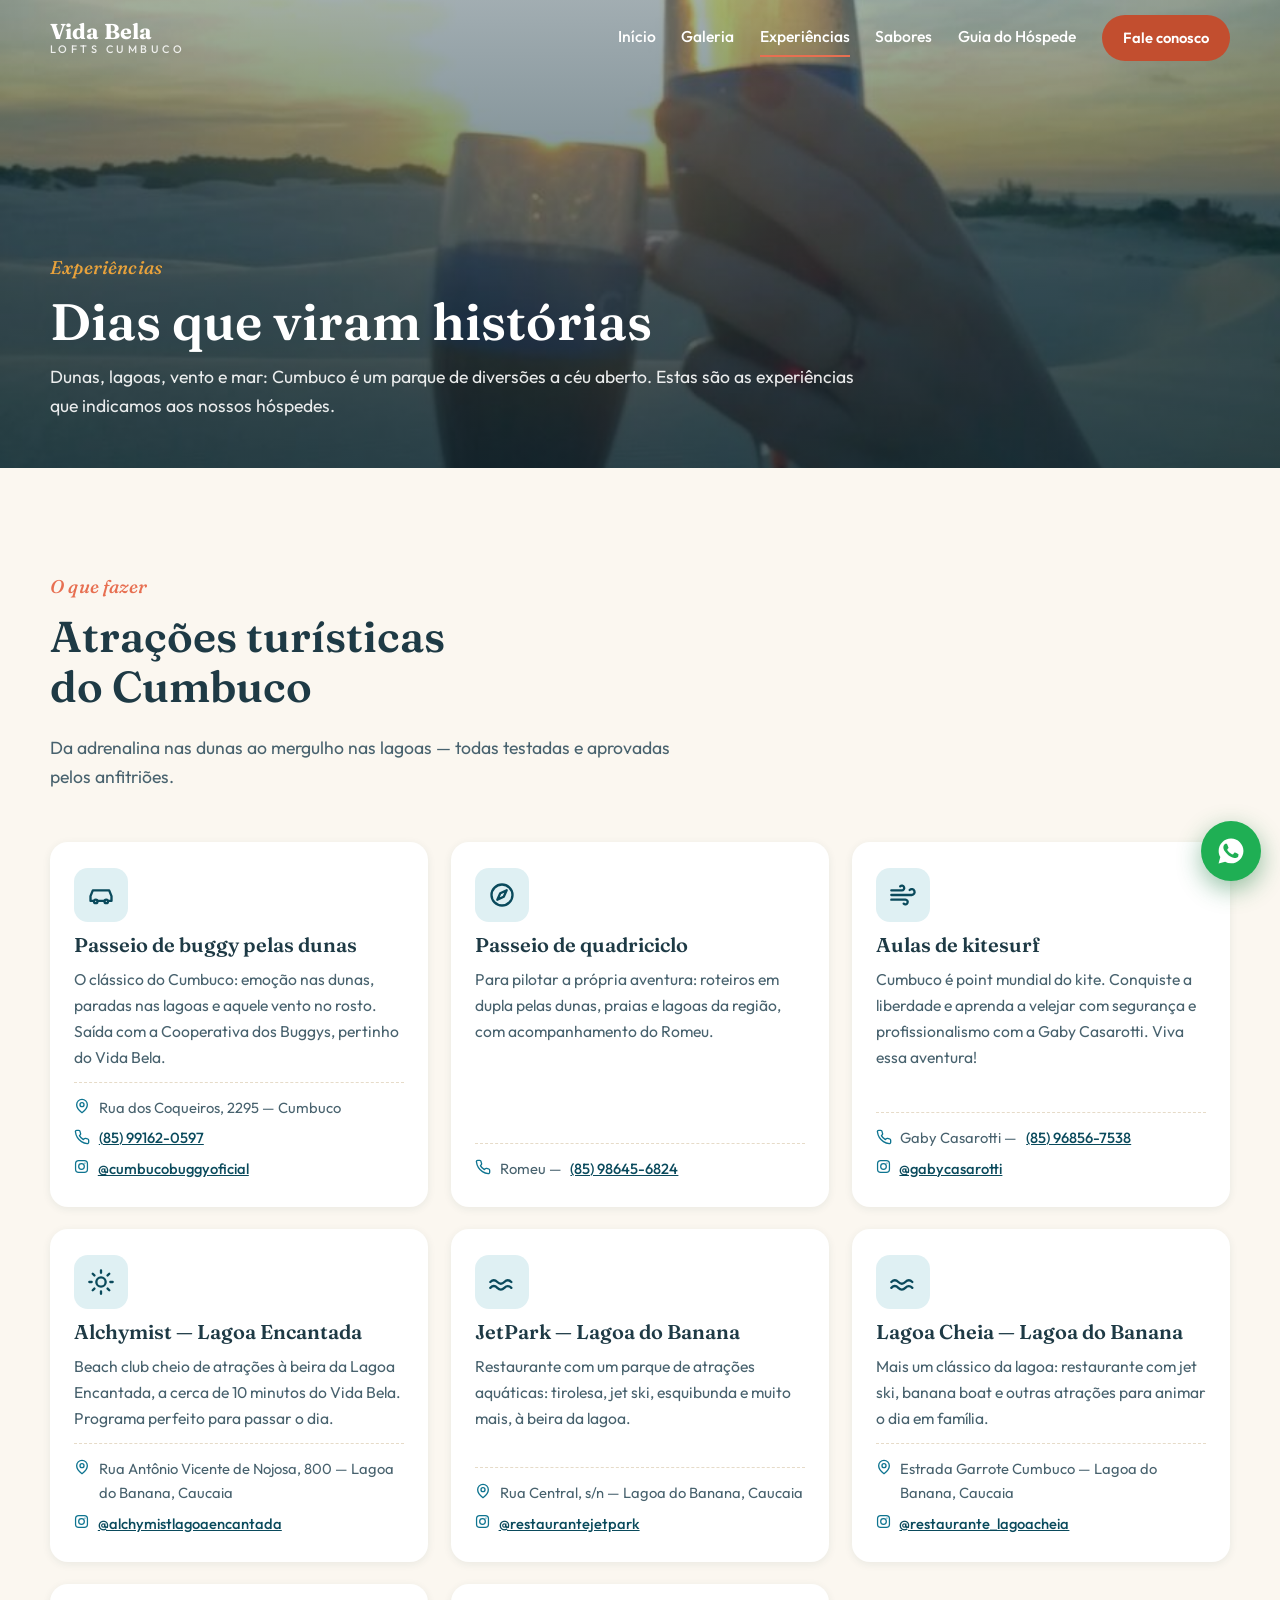
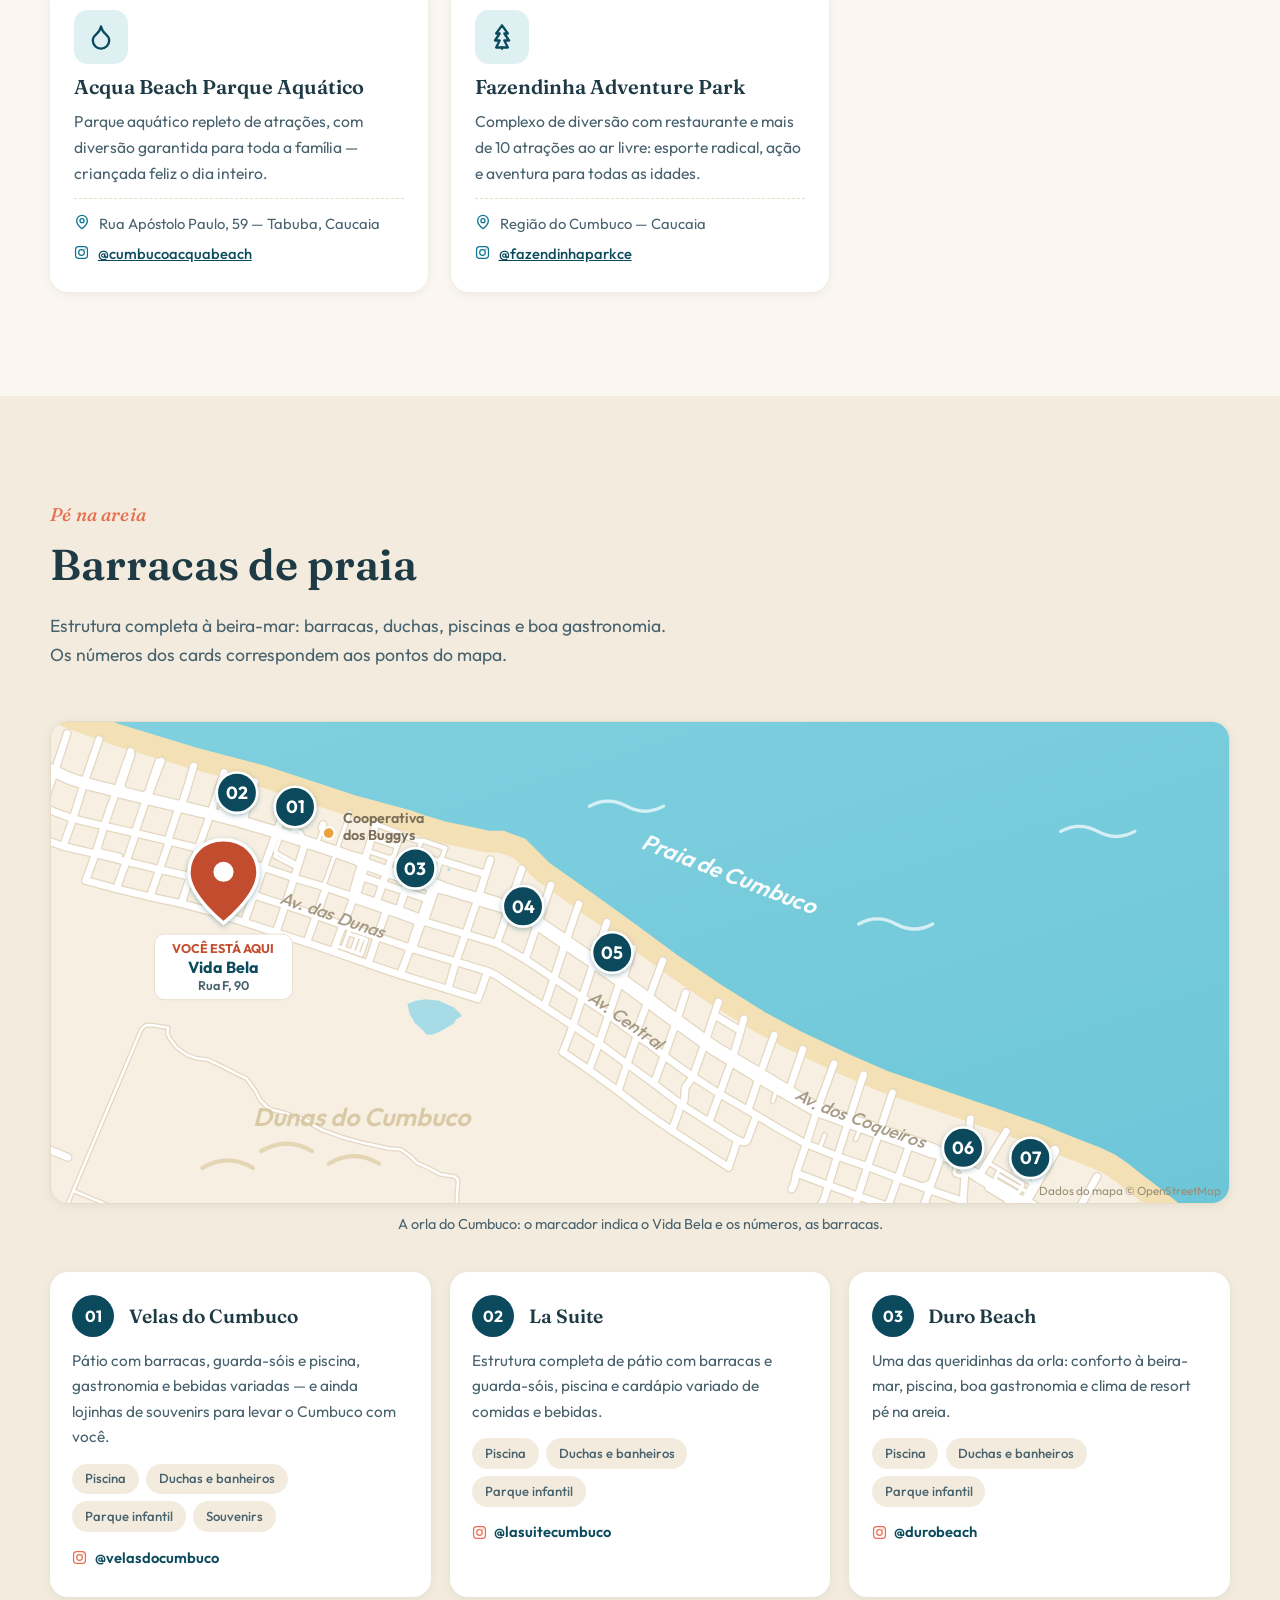
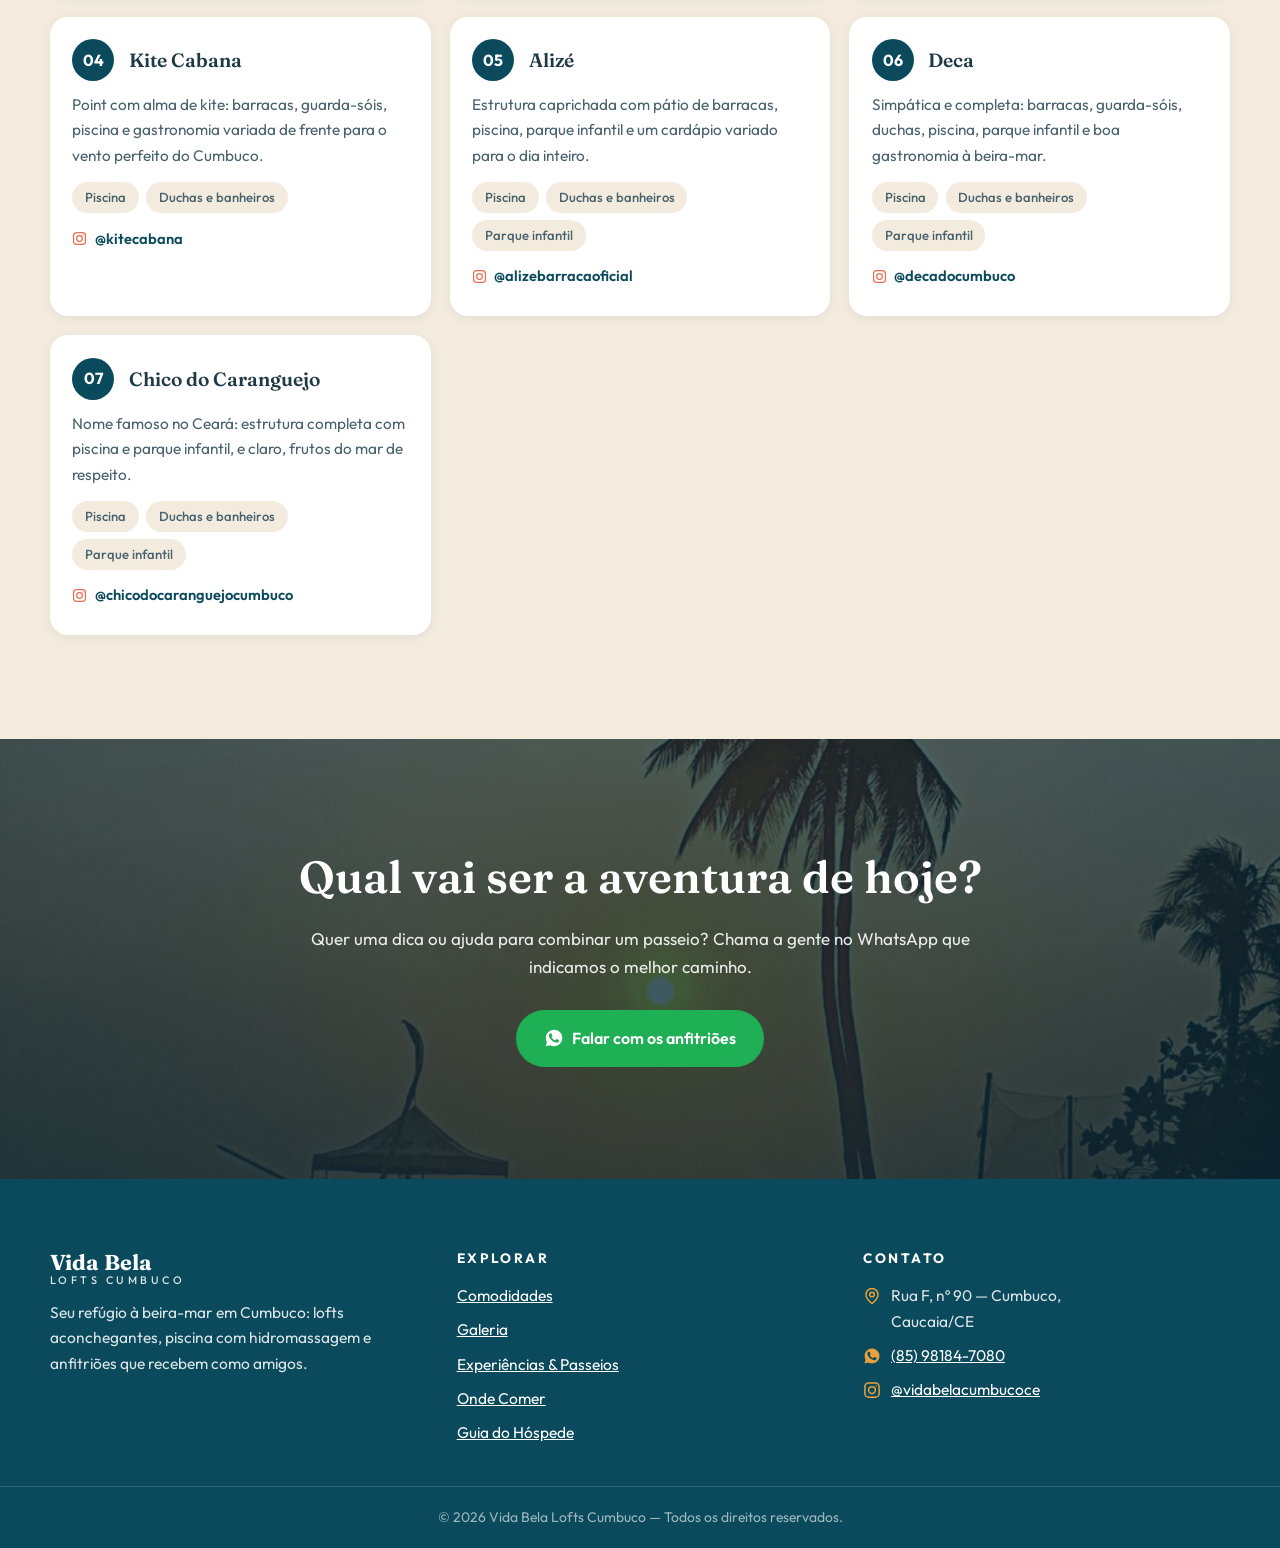
==== commit ee56e1c0: "Mapas detalhados com geometria real do OpenStreetMap Ruas com nome, quadras/edificações, praça da ig" ====
--- a/site/experiencias.html
+++ b/site/experiencias.html
@@ -214,7 +214,7 @@
         </header>
         <figure class="map-figure reveal">
           <div class="map-figure__scroll">
-            <svg class="mapa-svg" viewBox="0 0 1400 572" role="img" aria-labelledby="mapaBarracasTitulo" font-family="Outfit, 'Segoe UI', sans-serif"><title id="mapaBarracasTitulo">Mapa ilustrado da orla do Cumbuco: o marcador indica o Vida Bela e os números, as barracas de praia</title><defs><linearGradient id="mar1" x1="0" y1="0" x2="0.6" y2="1"><stop offset="0" stop-color="#93DAE6"/><stop offset="1" stop-color="#5FBFD3"/></linearGradient><filter id="ps1" x="-40%" y="-40%" width="180%" height="180%"><feDropShadow dx="0" dy="2" stdDeviation="3" flood-color="#0A4A5C" flood-opacity="0.35"/></filter></defs><rect width="1400" height="572" fill="#F6EFE2"/><path d="M 225,-10 C 500,105 850,330 1410,525" fill="none" stroke="#F3E0B4" stroke-width="60"/><path d="M 235,-5 C 500,110 850,330 1400,520 L 1400,-5 Z" fill="url(#mar1)"/><path d="M 620,120 q 22,-12 44,0 q 22,12 44,0" fill="none" stroke="#FFFFFF" stroke-width="4" stroke-linecap="round" opacity=".7"/><path d="M 950,255 q 22,-12 44,0 q 22,12 44,0" fill="none" stroke="#FFFFFF" stroke-width="4" stroke-linecap="round" opacity=".7"/><path d="M 1180,140 q 22,-12 44,0 q 22,12 44,0" fill="none" stroke="#FFFFFF" stroke-width="4" stroke-linecap="round" opacity=".7"/><path d="M 100,40 C 420,185 850,390 1400,560" fill="none" stroke="#E3D7C0" stroke-width="26" stroke-linecap="round"/><path d="M 100,40 C 420,185 850,390 1400,560" fill="none" stroke="#FFFFFF" stroke-width="22" stroke-linecap="round"/><path d="M 0,150 C 350,290 700,430 1100,572" fill="none" stroke="#E3D7C0" stroke-width="22" stroke-linecap="round"/><path d="M 0,150 C 350,290 700,430 1100,572" fill="none" stroke="#FFFFFF" stroke-width="18" stroke-linecap="round"/><path d="M 355,175 L 300,285" fill="none" stroke="#E3D7C0" stroke-width="14" stroke-linecap="round"/><path d="M 355,175 L 300,285" fill="none" stroke="#FFFFFF" stroke-width="10" stroke-linecap="round"/><path d="M 610,290 L 555,395" fill="none" stroke="#E3D7C0" stroke-width="14" stroke-linecap="round"/><path d="M 610,290 L 555,395" fill="none" stroke="#FFFFFF" stroke-width="10" stroke-linecap="round"/><path d="M 870,410 L 820,505" fill="none" stroke="#E3D7C0" stroke-width="14" stroke-linecap="round"/><path d="M 870,410 L 820,505" fill="none" stroke="#FFFFFF" stroke-width="10" stroke-linecap="round"/><text x="330" y="235" fill="#A79B85" font-size="21" font-style="italic" transform="rotate(23 330 235)">Av. Central</text><text x="890" y="475" fill="#A79B85" font-size="21" font-style="italic" transform="rotate(24 890 475)">Av. dos Coqueiros</text><text x="380" y="365" fill="#A79B85" font-size="21" font-style="italic" transform="rotate(23 380 365)">Av. das Dunas</text><text x="700" y="158" fill="#FFFFFF" font-size="27" font-weight="600" font-style="italic" transform="rotate(21 700 158)" opacity=".95">Praia de Cumbuco</text><circle cx="470" cy="118" r="7" fill="#E9A23B" stroke="#FFFFFF" stroke-width="2.5"/><text x="488" y="111" fill="#7A6E58" font-size="18" font-weight="600">Cooperativa</text><text x="488" y="132" fill="#7A6E58" font-size="18" font-weight="600">dos Buggys</text><g filter="url(#ps1)"><path d="M 120,58 c -26,0 -44,19 -44,42 c 0,30 44,64 44,64 c 0,0 44,-34 44,-64 c 0,-23 -18,-42 -44,-42 Z" fill="#C24E2F" stroke="#FFFFFF" stroke-width="4"/><circle cx="120" cy="99" r="13" fill="#FFFFFF"/></g><g><rect x="38" y="176" rx="12" width="164" height="58" fill="#FFFFFF" stroke="#E6DBC8"/><text x="120" y="199" text-anchor="middle" fill="#C24E2F" font-size="16" font-weight="700">VOCÊ ESTÁ AQUI</text><text x="120" y="222" text-anchor="middle" fill="#0A4A5C" font-size="19" font-weight="700">Vida Bela</text></g><g filter="url(#ps1)"><circle cx="290" cy="101" r="24" fill="#0A4A5C" stroke="#FFFFFF" stroke-width="3"/><text x="290" y="101" text-anchor="middle" dominant-baseline="central" fill="#FFFFFF" font-weight="700" font-size="21">01</text></g><g filter="url(#ps1)"><circle cx="221" cy="84" r="24" fill="#0A4A5C" stroke="#FFFFFF" stroke-width="3"/><text x="221" y="84" text-anchor="middle" dominant-baseline="central" fill="#FFFFFF" font-weight="700" font-size="21">02</text></g><g filter="url(#ps1)"><circle cx="433" cy="174" r="24" fill="#0A4A5C" stroke="#FFFFFF" stroke-width="3"/><text x="433" y="174" text-anchor="middle" dominant-baseline="central" fill="#FFFFFF" font-weight="700" font-size="21">03</text></g><g filter="url(#ps1)"><circle cx="561" cy="219" r="24" fill="#0A4A5C" stroke="#FFFFFF" stroke-width="3"/><text x="561" y="219" text-anchor="middle" dominant-baseline="central" fill="#FFFFFF" font-weight="700" font-size="21">04</text></g><g filter="url(#ps1)"><circle cx="667" cy="274" r="24" fill="#0A4A5C" stroke="#FFFFFF" stroke-width="3"/><text x="667" y="274" text-anchor="middle" dominant-baseline="central" fill="#FFFFFF" font-weight="700" font-size="21">05</text></g><g filter="url(#ps1)"><circle cx="1084" cy="506" r="24" fill="#0A4A5C" stroke="#FFFFFF" stroke-width="3"/><text x="1084" y="506" text-anchor="middle" dominant-baseline="central" fill="#FFFFFF" font-weight="700" font-size="21">06</text></g><g filter="url(#ps1)"><circle cx="1164" cy="518" r="24" fill="#0A4A5C" stroke="#FFFFFF" stroke-width="3"/><text x="1164" y="518" text-anchor="middle" dominant-baseline="central" fill="#FFFFFF" font-weight="700" font-size="21">07</text></g></svg>
+            <svg class="mapa-svg" viewBox="0 0 1400 572" role="img" aria-labelledby="mapaOrla" font-family="Outfit, 'Segoe UI', sans-serif"><title id="mapaOrla">Mapa da orla do Cumbuco: o marcador indica o Vida Bela e os números, as barracas de praia</title><defs><linearGradient id="mar-mapaOrla" x1="0" y1="0" x2="0.5" y2="1"><stop offset="0" stop-color="#93DAE6"/><stop offset="1" stop-color="#5FBFD3"/></linearGradient><filter id="pin-mapaOrla" x="-40%" y="-40%" width="180%" height="180%"><feDropShadow dx="0" dy="2" stdDeviation="3" flood-color="#0A4A5C" flood-opacity="0.35"/></filter></defs><rect width="1400" height="572" fill="#F6EFE2"/><path d="M -31.8,635.1 L -31.9,633.7 L -28.4,627.5 L -26.4,624.7 L -24.4,623.6 L -21.1,624.6 L -11.1,629.6 L -10.4,630.5 L -12.1,636.1 L -15.2,642.3 L -17.2,645.2 L -18.3,645.4 L -19.5,645.4 L -21.6,644.4 L -25.1,640.8 L -30.0,637.3 L -31.8,635.1 Z" fill="#A7DCE6"/><path d="M 472.2,177.1 L 472.8,177.2 L 473.3,177.1 L 473.8,176.9 L 474.1,176.5 L 474.3,176.0 L 474.4,175.5 L 474.3,175.0 L 474.0,174.5 L 473.6,174.2 L 473.1,174.0 L 472.6,174.0 L 472.0,174.1 L 471.6,174.5 L 471.3,174.9 L 471.1,175.4 L 471.2,176.0 L 471.4,176.5 L 471.8,176.9 L 472.2,177.1 Z" fill="#A7DCE6"/><path d="M 1141.0,653.9 L 1139.9,651.2 L 1141.6,649.6 L 1144.7,648.5 L 1150.1,648.9 L 1154.5,649.8 L 1155.5,650.5 L 1156.0,651.4 L 1155.6,653.7 L 1157.9,656.2 L 1157.9,657.3 L 1156.0,658.4 L 1151.4,656.9 L 1147.9,657.3 L 1141.3,654.6 L 1141.0,653.9 Z" fill="#A7DCE6"/><path d="M 488.0,349.6 L 487.0,347.2 L 479.0,339.4 L 460.3,331.0 L 449.1,330.0 L 445.4,329.4 L 433.7,331.3 L 423.6,334.9 L 426.1,346.6 L 432.6,358.0 L 440.5,365.0 L 446.5,371.7 L 453.5,371.3 L 460.0,368.9 L 467.1,365.3 L 478.8,358.3 L 481.1,353.8 L 488.0,349.6 Z" fill="#A7DCE6"/><path d="M 1057.9,645.4 L 1061.4,642.4 L 1075.8,641.2 L 1072.5,671.5 L 1073.0,685.8 L 1066.1,679.5 L 1065.0,668.3 L 1057.6,651.2 L 1056.8,646.7 L 1057.9,645.4 Z" fill="#A7DCE6"/><path d="M -1009.1,-648.9 L -978.9,-624.9 L -886.3,-546.7 L -877.1,-541.1 L -853.3,-528.7 L -786.9,-483.3 L -760.6,-464.9 L -709.0,-419.8 L -631.4,-353.3 L -564.7,-304.3 L -500.4,-259.3 L -459.8,-233.6 L -415.6,-208.1 L -349.2,-173.9 L -276.1,-144.1 L -243.7,-132.0 L -184.2,-118.4 L -152.4,-108.8 L -84.0,-73.5 L -37.0,-47.7 L 24.0,-18.5 L 80.7,2.4 L 174.3,30.8 L 254.8,52.1 L 362.2,87.5 L 428.2,105.1 L 444.9,111.0 L 468.9,118.2 L 511.3,127.2 L 520.0,129.1 L 531.8,129.1 L 538.4,128.9 L 539.5,129.9 L 563.8,138.7 L 593.0,167.9 L 645.3,204.8 L 693.9,239.8 L 745.9,278.1 L 796.4,312.4 L 848.0,344.6 L 891.4,367.7 L 953.9,397.2 L 995.1,415.2 L 1099.1,450.9 L 1099.1,450.9 L 1121.5,458.5 L 1178.2,478.5 L 1212.4,492.2 L 1248.9,506.7 L 1264.8,514.4 L 1279.3,524.0 L 1296.9,538.0 L 1322.3,557.4 L 1339.7,571.7 L 1351.9,580.4 L 1361.4,587.4 L 1372.2,592.4 L 1384.4,597.8 L 1399.0,604.3 L 1420.7,618.2 L 1439.0,629.1 L 1457.9,640.7 L 1469.6,650.1 L 1482.7,659.5 L 1508.9,675.5 L 1528.1,688.0 L 1541.6,697.5 L 1561.7,712.0 L 1582.4,729.2 L 1600.0,743.8 L 1614.6,755.6 L 1625.4,765.4 L 1638.9,778.5 L 1652.7,793.5 L 1670.3,810.8 L 1678.4,820.2 L 1685.2,827.6 L 1696.1,836.8 L 1706.4,846.1 L 1714.9,855.5 L 1723.0,866.2 L 1731.1,874.3 L 1749.4,892.3 L 1760.0,903.2 L 1768.1,909.9 L 1776.5,918.0 L 1787.5,925.5 L 1800.4,936.1 L 1813.0,950.2 L 1831.1,972.6 L 1850.8,994.2 L 1866.0,1011.0 L 1884.8,1032.8 L 1901.8,1051.2 L 1909.6,1059.4 L 1921.3,1074.0 L 1934.3,1093.1 L 1943.5,1105.0 L 1951.8,1111.2 L 1960.2,1119.8 L 1969.1,1135.0 L 1979.0,1150.6 L 1987.9,1163.4 L 1996.1,1174.7 L 2006.2,1188.8 L 2015.2,1201.9 L 2022.4,1208.8 L 2028.2,1216.4 L 2034.5,1228.8 L 2041.5,1239.4 L 2050.9,1249.5 L 2056.7,1259.0 L 2059.8,1264.2 L 2064.2,1268.4 L 2071.2,1273.8 L 2078.1,1281.7 L 2090.4,1292.8 L 2102.7,1305.4 L 2115.3,1317.4 L 2127.4,1326.8 L 2139.1,1337.4 L 2157.8,1356.4 L 2168.3,1367.3 L 2183.8,1380.2 L 2197.5,1392.5 L 2212.9,1403.4 L 2224.4,1410.8 L 2232.0,1415.4 L 2238.9,1416.8 L 2245.2,1417.4 L 2251.3,1417.2 L 2256.0,1418.3 L 2263.3,1423.1 L 2267.6,1428.5 L 2273.9,1440.7 L 2281.8,1455.5 L 2284.4,1462.3 L 2288.3,1467.2 L 2295.0,1472.7 L 2305.5,1480.3 L 2313.6,1489.0 L 2321.2,1500.6 L 2334.5,1515.7 L 2346.1,1528.1 L 2350.9,1531.9" fill="none" stroke="#F3E0B4" stroke-width="52"/><path d="M -1009.1,-648.9 L -978.9,-624.9 L -886.3,-546.7 L -877.1,-541.1 L -853.3,-528.7 L -786.9,-483.3 L -760.6,-464.9 L -709.0,-419.8 L -631.4,-353.3 L -564.7,-304.3 L -500.4,-259.3 L -459.8,-233.6 L -415.6,-208.1 L -349.2,-173.9 L -276.1,-144.1 L -243.7,-132.0 L -184.2,-118.4 L -152.4,-108.8 L -84.0,-73.5 L -37.0,-47.7 L 24.0,-18.5 L 80.7,2.4 L 174.3,30.8 L 254.8,52.1 L 362.2,87.5 L 428.2,105.1 L 444.9,111.0 L 468.9,118.2 L 511.3,127.2 L 520.0,129.1 L 531.8,129.1 L 538.4,128.9 L 539.5,129.9 L 563.8,138.7 L 593.0,167.9 L 645.3,204.8 L 693.9,239.8 L 745.9,278.1 L 796.4,312.4 L 848.0,344.6 L 891.4,367.7 L 953.9,397.2 L 995.1,415.2 L 1099.1,450.9 L 1099.1,450.9 L 1121.5,458.5 L 1178.2,478.5 L 1212.4,492.2 L 1248.9,506.7 L 1264.8,514.4 L 1279.3,524.0 L 1296.9,538.0 L 1322.3,557.4 L 1339.7,571.7 L 1351.9,580.4 L 1361.4,587.4 L 1372.2,592.4 L 1384.4,597.8 L 1399.0,604.3 L 1420.7,618.2 L 1439.0,629.1 L 1457.9,640.7 L 1469.6,650.1 L 1482.7,659.5 L 1508.9,675.5 L 1528.1,688.0 L 1541.6,697.5 L 1561.7,712.0 L 1582.4,729.2 L 1600.0,743.8 L 1614.6,755.6 L 1625.4,765.4 L 1638.9,778.5 L 1652.7,793.5 L 1670.3,810.8 L 1678.4,820.2 L 1685.2,827.6 L 1696.1,836.8 L 1706.4,846.1 L 1714.9,855.5 L 1723.0,866.2 L 1731.1,874.3 L 1749.4,892.3 L 1760.0,903.2 L 1768.1,909.9 L 1776.5,918.0 L 1787.5,925.5 L 1800.4,936.1 L 1813.0,950.2 L 1831.1,972.6 L 1850.8,994.2 L 1866.0,1011.0 L 1884.8,1032.8 L 1901.8,1051.2 L 1909.6,1059.4 L 1921.3,1074.0 L 1934.3,1093.1 L 1943.5,1105.0 L 1951.8,1111.2 L 1960.2,1119.8 L 1969.1,1135.0 L 1979.0,1150.6 L 1987.9,1163.4 L 1996.1,1174.7 L 2006.2,1188.8 L 2015.2,1201.9 L 2022.4,1208.8 L 2028.2,1216.4 L 2034.5,1228.8 L 2041.5,1239.4 L 2050.9,1249.5 L 2056.7,1259.0 L 2059.8,1264.2 L 2064.2,1268.4 L 2071.2,1273.8 L 2078.1,1281.7 L 2090.4,1292.8 L 2102.7,1305.4 L 2115.3,1317.4 L 2127.4,1326.8 L 2139.1,1337.4 L 2157.8,1356.4 L 2168.3,1367.3 L 2183.8,1380.2 L 2197.5,1392.5 L 2212.9,1403.4 L 2224.4,1410.8 L 2232.0,1415.4 L 2238.9,1416.8 L 2245.2,1417.4 L 2251.3,1417.2 L 2256.0,1418.3 L 2263.3,1423.1 L 2267.6,1428.5 L 2273.9,1440.7 L 2281.8,1455.5 L 2284.4,1462.3 L 2288.3,1467.2 L 2295.0,1472.7 L 2305.5,1480.3 L 2313.6,1489.0 L 2321.2,1500.6 L 2334.5,1515.7 L 2346.1,1528.1 L 2350.9,1531.9 L 1480.0,1531.9 L 1480.0,-80.0 L -1009.1,-80.0 Z" fill="url(#mar-mapaOrla)"/><path d="M 362.7,162.6 L 338.8,154.4 L 315.5,146.6 L 302.5,142.3 L 296.5,140.1 L 284.6,136.3 L 274.3,133.2 L 268.0,131.1" fill="none" stroke="#E3D7C0" stroke-width="16" stroke-linecap="round" stroke-linejoin="round"/><path d="M 362.7,162.6 L 365.0,163.8 L 368.8,165.5 L 370.4,166.9 L 371.5,168.5" fill="none" stroke="#E3D7C0" stroke-width="16" stroke-linecap="round" stroke-linejoin="round"/><path d="M 457.9,181.7 L 430.2,171.4 L 406.3,163.1 L 404.4,162.5 L 376.3,153.1" fill="none" stroke="#E3D7C0" stroke-width="8" stroke-linecap="round" stroke-linejoin="round"/><path d="M 471.7,317.7 L 479.8,289.7 L 481.3,284.9 L 492.7,251.9 L 507.4,209.9 L 516.6,180.8 L 522.2,163.7" fill="none" stroke="#E3D7C0" stroke-width="11" stroke-linecap="round" stroke-linejoin="round"/><path d="M 335.3,272.7 L 337.8,265.8 L 346.9,241.4 L 351.9,229.3 L 360.1,208.0" fill="none" stroke="#E3D7C0" stroke-width="11" stroke-linecap="round" stroke-linejoin="round"/><path d="M 437.9,235.1 L 427.0,268.6" fill="none" stroke="#E3D7C0" stroke-width="11" stroke-linecap="round" stroke-linejoin="round"/><path d="M 563.7,282.1 L 578.0,240.3 L 578.9,238.0 L 594.1,194.0" fill="none" stroke="#E3D7C0" stroke-width="11" stroke-linecap="round" stroke-linejoin="round"/><path d="M 302.5,142.3 L 297.3,159.1 L 293.9,169.9 L 292.7,173.6 L 290.9,179.1 L 289.0,185.3 L 278.4,217.7 L 267.4,250.2" fill="none" stroke="#E3D7C0" stroke-width="11" stroke-linecap="round" stroke-linejoin="round"/><path d="M 586.2,338.6 L 597.6,304.9 L 611.1,263.3 L 612.1,260.2 L 627.3,216.4" fill="none" stroke="#E3D7C0" stroke-width="11" stroke-linecap="round" stroke-linejoin="round"/><path d="M 1083.9,569.6 L 1043.7,556.1 L 1035.2,552.5 L 1006.6,542.2 L 970.4,528.3 L 934.6,516.2 L 913.2,507.6 L 897.6,501.4 L 866.5,484.3 L 838.4,467.5 L 828.4,461.5 L 794.6,441.9 L 763.0,421.5 L 728.6,396.7 L 711.7,383.3 L 696.4,373.2 L 694.5,371.7 L 662.7,348.1 L 631.5,327.4 L 597.6,304.9 L 563.7,282.1 L 539.2,268.0 L 529.8,263.2 L 492.7,251.9 L 441.2,236.4" fill="none" stroke="#E3D7C0" stroke-width="11" stroke-linecap="round" stroke-linejoin="round"/><path d="M 355.1,107.7 L 338.8,154.4 L 330.7,176.4 L 323.8,195.7" fill="none" stroke="#E3D7C0" stroke-width="7" stroke-linecap="round" stroke-linejoin="round"/><path d="M 660.8,237.9 L 652.4,262.6 L 645.7,283.6 L 644.9,285.9 L 631.5,327.4 L 620.2,360.8 L 615.2,374.8 L 608.4,392.3" fill="none" stroke="#E3D7C0" stroke-width="11" stroke-linecap="round" stroke-linejoin="round"/><path d="M 440.0,141.3 L 435.2,156.3 L 430.2,171.4" fill="none" stroke="#E3D7C0" stroke-width="8" stroke-linecap="round" stroke-linejoin="round"/><path d="M 376.3,153.1 L 378.2,147.2 L 381.1,137.9 L 386.1,121.6" fill="none" stroke="#E3D7C0" stroke-width="11" stroke-linecap="round" stroke-linejoin="round"/><path d="M 406.3,163.1 L 411.4,148.1 L 416.3,133.6" fill="none" stroke="#E3D7C0" stroke-width="8" stroke-linecap="round" stroke-linejoin="round"/><path d="M 252.7,172.7 L 215.1,161.4 L 195.4,155.9 L 174.9,150.3 L 140.5,141.7 L 138.8,141.2 L 100.9,132.1 L 99.6,131.8 L 63.1,123.7 L 26.1,115.0 L 4.8,107.0 L -10.1,100.7 L -44.3,83.4 L -46.8,82.2 L -80.9,66.2 L -115.5,48.9 L -149.9,29.5 L -185.1,12.7 L -222.0,-4.1" fill="none" stroke="#E3D7C0" stroke-width="11" stroke-linecap="round" stroke-linejoin="round"/><path d="M 838.4,467.5 L 827.0,498.2 L 825.1,499.1 L 823.3,499.2 L 819.3,498.2 L 816.0,496.8 L 813.2,495.2 L 781.9,475.6 L 749.9,455.2 L 716.5,429.7 L 684.7,406.6 L 651.3,381.8 L 620.2,360.8 L 586.2,338.6 L 527.8,300.3 L 518.7,296.3 L 481.3,284.9 L 429.5,269.5" fill="none" stroke="#E3D7C0" stroke-width="11" stroke-linecap="round" stroke-linejoin="round"/><path d="M 1401.9,633.8 L 1366.3,693.9" fill="none" stroke="#E3D7C0" stroke-width="11" stroke-linecap="round" stroke-linejoin="round"/><path d="M 1135.4,486.4 L 1112.9,523.4 L 1102.6,540.4" fill="none" stroke="#E3D7C0" stroke-width="11" stroke-linecap="round" stroke-linejoin="round"/><path d="M 930.6,406.0 L 911.3,458.8 L 910.2,461.9 L 897.6,501.4 L 885.7,536.1 L 884.1,546.0 L 882.6,550.6 L 880.3,555.1" fill="none" stroke="#E3D7C0" stroke-width="11" stroke-linecap="round" stroke-linejoin="round"/><path d="M 1243.1,540.2 L 1209.0,601.4 L 1207.6,603.4" fill="none" stroke="#E3D7C0" stroke-width="11" stroke-linecap="round" stroke-linejoin="round"/><path d="M 1344.9,613.6 L 1315.9,664.3" fill="none" stroke="#E3D7C0" stroke-width="11" stroke-linecap="round" stroke-linejoin="round"/><path d="M 893.7,389.0 L 876.5,438.9" fill="none" stroke="#E3D7C0" stroke-width="11" stroke-linecap="round" stroke-linejoin="round"/><path d="M 1292.6,576.3 L 1261.6,632.2" fill="none" stroke="#E3D7C0" stroke-width="11" stroke-linecap="round" stroke-linejoin="round"/><path d="M 452.9,193.9 L 452.1,194.0 L 451.0,194.0 L 425.8,186.2 L 399.2,177.8 L 375.0,169.1 L 372.1,165.9" fill="none" stroke="#E3D7C0" stroke-width="16" stroke-linecap="round" stroke-linejoin="round"/><path d="M 841.5,422.2 L 828.4,461.5" fill="none" stroke="#E3D7C0" stroke-width="11" stroke-linecap="round" stroke-linejoin="round"/><path d="M 215.1,161.4 L 205.3,194.0 L 193.6,226.1" fill="none" stroke="#E3D7C0" stroke-width="11" stroke-linecap="round" stroke-linejoin="round"/><path d="M 385.9,216.6 L 394.2,192.4 L 399.2,177.8 L 404.4,162.5" fill="none" stroke="#E3D7C0" stroke-width="11" stroke-linecap="round" stroke-linejoin="round"/><path d="M 754.3,321.9 L 743.9,354.1 L 743.0,356.8 L 728.6,396.7 L 726.5,402.3 L 721.7,415.6 L 716.5,429.7" fill="none" stroke="#E3D7C0" stroke-width="11" stroke-linecap="round" stroke-linejoin="round"/><path d="M 709.3,332.1 L 694.5,371.7" fill="none" stroke="#E3D7C0" stroke-width="11" stroke-linecap="round" stroke-linejoin="round"/><path d="M 57.1,21.0 L 39.4,72.5 L 26.1,115.0 L 14.5,147.8" fill="none" stroke="#E3D7C0" stroke-width="11" stroke-linecap="round" stroke-linejoin="round"/><path d="M 367.1,183.5 L 374.5,185.7 L 385.5,189.4 L 394.2,192.4 L 420.8,201.3 L 449.9,211.3" fill="none" stroke="#E3D7C0" stroke-width="11" stroke-linecap="round" stroke-linejoin="round"/><path d="M -52.0,-21.6 L -66.4,24.1 L -80.9,66.2 L -91.7,98.9" fill="none" stroke="#E3D7C0" stroke-width="11" stroke-linecap="round" stroke-linejoin="round"/><path d="M 999.9,440.9 L 985.3,485.2 L 984.2,488.6 L 970.4,528.3 L 959.2,563.5 L 949.1,595.1" fill="none" stroke="#E3D7C0" stroke-width="11" stroke-linecap="round" stroke-linejoin="round"/><path d="M 163.6,183.2 L 129.0,175.3 L 89.5,165.7 L 52.9,156.7 L 14.5,147.8 L -3.2,141.4 L -23.4,135.0 L -57.3,118.1 L -91.7,98.9 L -127.5,82.4 L -162.2,64.6 L -195.9,48.7" fill="none" stroke="#E3D7C0" stroke-width="11" stroke-linecap="round" stroke-linejoin="round"/><path d="M 412.5,225.6 L 420.8,201.3 L 425.8,186.2" fill="none" stroke="#E3D7C0" stroke-width="11" stroke-linecap="round" stroke-linejoin="round"/><path d="M 19.1,13.6 L 4.4,58.8 L -10.1,100.7 L -23.4,135.0 L -33.2,163.4" fill="none" stroke="#E3D7C0" stroke-width="11" stroke-linecap="round" stroke-linejoin="round"/><path d="M 676.5,307.9 L 662.7,348.1 L 651.3,381.8" fill="none" stroke="#E3D7C0" stroke-width="11" stroke-linecap="round" stroke-linejoin="round"/><path d="M 608.4,392.3 L 639.5,413.5 L 673.9,438.6 L 705.2,462.9 L 737.8,485.5 L 805.3,529.2" fill="none" stroke="#E3D7C0" stroke-width="11" stroke-linecap="round" stroke-linejoin="round"/><path d="M -15.6,-4.5 L -30.9,41.6 L -44.3,83.4" fill="none" stroke="#E3D7C0" stroke-width="11" stroke-linecap="round" stroke-linejoin="round"/><path d="M 1234.8,619.2 L 1240.9,624.9 L 1243.6,628.7 L 1244.9,631.0 L 1261.0,667.9 L 1264.1,672.7 L 1267.5,677.1 L 1270.4,680.8 L 1271.1,681.8 L 1273.7,684.0 L 1276.3,686.0 L 1281.1,689.7 L 1286.0,692.8 L 1295.7,698.2 L 1316.0,710.1 L 1346.3,727.8" fill="none" stroke="#E3D7C0" stroke-width="16" stroke-linecap="round" stroke-linejoin="round"/><path d="M 94.5,35.1 L 78.1,82.3 L 76.0,87.0 L 70.7,101.2 L 63.1,123.7 L 54.4,151.8 L 52.9,156.7 L 41.3,188.3" fill="none" stroke="#E3D7C0" stroke-width="11" stroke-linecap="round" stroke-linejoin="round"/><path d="M 131.1,46.5 L 123.7,65.8 L 114.2,91.2 L 112.4,94.1 L 99.6,131.8" fill="none" stroke="#E3D7C0" stroke-width="11" stroke-linecap="round" stroke-linejoin="round"/><path d="M 169.5,52.4 L 163.0,74.6 L 154.7,100.6" fill="none" stroke="#E3D7C0" stroke-width="11" stroke-linecap="round" stroke-linejoin="round"/><path d="M 793.3,332.6 L 777.9,378.9 L 777.0,381.4 L 763.0,421.5 L 756.6,430.5 L 754.7,432.6 L 753.8,435.0 L 753.3,438.7 L 753.0,445.1 L 752.2,450.7 L 749.9,455.2 L 747.9,457.6 L 746.2,461.9 L 744.5,467.8 L 737.8,485.5" fill="none" stroke="#E3D7C0" stroke-width="11" stroke-linecap="round" stroke-linejoin="round"/><path d="M 1059.0,513.9 L 1046.2,548.7 L 1043.7,556.1 L 1032.6,588.9 L 1023.2,620.2" fill="none" stroke="#E3D7C0" stroke-width="11" stroke-linecap="round" stroke-linejoin="round"/><path d="M 794.6,441.9 L 809.2,402.2 L 810.1,399.3 L 819.7,366.7 L 823.5,352.8" fill="none" stroke="#E3D7C0" stroke-width="11" stroke-linecap="round" stroke-linejoin="round"/><path d="M 543.4,221.8 L 544.3,219.4 L 559.6,174.8" fill="none" stroke="#E3D7C0" stroke-width="11" stroke-linecap="round" stroke-linejoin="round"/><path d="M 516.6,180.8 L 463.5,164.5" fill="none" stroke="#E3D7C0" stroke-width="11" stroke-linecap="round" stroke-linejoin="round"/><path d="M 435.2,156.3 L 463.0,165.7" fill="none" stroke="#E3D7C0" stroke-width="8" stroke-linecap="round" stroke-linejoin="round"/><path d="M 507.4,329.0 L 471.7,317.7 L 415.2,300.4" fill="none" stroke="#E3D7C0" stroke-width="11" stroke-linecap="round" stroke-linejoin="round"/><path d="M 327.1,196.8 L 315.3,230.0 L 303.8,262.1" fill="none" stroke="#E3D7C0" stroke-width="11" stroke-linecap="round" stroke-linejoin="round"/><path d="M 411.4,148.1 L 381.1,137.9" fill="none" stroke="#E3D7C0" stroke-width="8" stroke-linecap="round" stroke-linejoin="round"/><path d="M 268.0,131.1 L 252.7,172.7 L 241.1,205.4 L 229.6,237.9" fill="none" stroke="#E3D7C0" stroke-width="11" stroke-linecap="round" stroke-linejoin="round"/><path d="M 193.6,226.1 L 154.8,215.7" fill="none" stroke="#E3D7C0" stroke-width="11" stroke-linecap="round" stroke-linejoin="round"/><path d="M 908.3,580.6 L 914.9,574.3 L 917.3,570.4 L 919.7,564.2 L 923.9,550.5 L 934.6,516.2 L 947.5,475.4 L 948.4,472.6 L 965.7,419.1" fill="none" stroke="#E3D7C0" stroke-width="11" stroke-linecap="round" stroke-linejoin="round"/><path d="M 1158.3,573.0 L 1171.0,550.7 L 1182.9,530.2 L 1194.2,510.8 L 1194.4,510.2 L 1194.2,509.4 L 1194.1,508.6 L 1193.9,508.2 L 1193.6,507.9 L 1193.2,507.7 L 1192.8,507.6 L 1192.2,507.8 L 1191.1,508.6 L 1189.9,509.9" fill="none" stroke="#E3D7C0" stroke-width="11" stroke-linecap="round" stroke-linejoin="round"/><path d="M 529.8,263.2 L 537.5,241.5 L 543.4,221.8" fill="none" stroke="#E3D7C0" stroke-width="11" stroke-linecap="round" stroke-linejoin="round"/><path d="M 1079.6,623.1 L 1086.6,624.2 L 1095.0,625.4 L 1106.6,627.8 L 1115.2,630.1 L 1120.9,632.1 L 1126.9,634.0 L 1128.4,633.9 L 1130.0,633.2 L 1132.2,631.0 L 1135.5,625.7 L 1136.9,624.7 L 1138.0,624.1 L 1140.2,624.1 L 1146.0,625.4 L 1152.2,627.3 L 1159.5,628.7 L 1161.0,628.7 L 1161.8,628.7 L 1162.9,628.6 L 1164.7,628.1 L 1167.5,627.4 L 1171.8,626.4 L 1181.0,624.1 L 1192.0,620.9 L 1196.3,619.4 L 1198.9,618.1 L 1200.5,617.1 L 1202.9,615.5 L 1211.1,608.7 L 1214.5,607.2" fill="none" stroke="#E3D7C0" stroke-width="11" stroke-linecap="round" stroke-linejoin="round"/><path d="M -23.1,362.6 L -27.1,361.4 L -64.3,350.4 L -83.3,343.7 L -93.7,340.5 L -98.8,339.6 L -102.3,340.3 L -105.2,343.6 L -114.1,369.1 L -115.9,376.0 L -116.3,377.8 L -116.9,380.8 L -120.2,380.1 L -122.0,379.7 L -216.4,355.7" fill="none" stroke="#E3D7C0" stroke-width="11" stroke-linecap="round" stroke-linejoin="round"/><path d="M -34.2,394.8 L -109.1,370.9 L -114.1,369.1" fill="none" stroke="#E3D7C0" stroke-width="11" stroke-linecap="round" stroke-linejoin="round"/><path d="M -43.0,421.6 L -72.7,415.8 L -99.2,408.9 L -122.9,402.7" fill="none" stroke="#E3D7C0" stroke-width="11" stroke-linecap="round" stroke-linejoin="round"/><path d="M -61.4,477.7 L -99.7,471.8 L -120.2,468.9 L -125.7,468.0 L -130.4,467.0 L -139.1,464.7" fill="none" stroke="#E3D7C0" stroke-width="11" stroke-linecap="round" stroke-linejoin="round"/><path d="M -72.6,512.0 L -110.3,507.3 L -114.9,506.9 L -147.3,504.0" fill="none" stroke="#E3D7C0" stroke-width="11" stroke-linecap="round" stroke-linejoin="round"/><path d="M 139.0,363.4 L 123.4,360.8 L 113.9,360.2 L 110.1,362.3 L 107.1,365.6 L 26.5,557.1" fill="none" stroke="#E3D7C0" stroke-width="6" stroke-linecap="round" stroke-linejoin="round"/><path d="M 26.5,557.1 L -0.2,620.8 L -29.7,689.1" fill="none" stroke="#E3D7C0" stroke-width="6" stroke-linecap="round" stroke-linejoin="round"/><path d="M -62.9,482.8 L 20.1,517.3" fill="none" stroke="#E3D7C0" stroke-width="11" stroke-linecap="round" stroke-linejoin="round"/><path d="M -44.2,743.1 L -36.1,743.7 L -32.2,743.8 L -30.0,743.7 L -28.0,743.2 L -26.1,742.3 L -24.0,741.4 L -19.2,738.5 L -14.9,735.9 L -11.2,733.9 L -7.6,732.3 L -3.0,730.4 L 0.1,729.0 L 2.8,727.6 L 20.0,719.1 L 25.3,716.0 L 32.3,713.4 L 36.2,712.2 L 41.2,711.5 L 50.4,710.9 L 57.1,710.2 L 59.5,709.0 L 61.2,707.5 L 65.7,697.4 L 71.2,682.7 L 72.6,679.0 L 72.9,676.0 L 72.1,672.9 L 69.9,669.2 L 66.5,664.9 L 63.0,661.0 L 58.6,657.1 L 50.3,651.0 L 37.3,643.3 L 29.6,639.1 L 24.2,636.2 L 16.4,631.1 L -0.2,620.8" fill="none" stroke="#E3D7C0" stroke-width="6" stroke-linecap="round" stroke-linejoin="round"/><path d="M 1242.6,622.5 L 1250.8,625.7 L 1261.6,632.2 L 1315.9,664.3 L 1360.2,690.1 L 1366.3,693.9" fill="none" stroke="#E3D7C0" stroke-width="11" stroke-linecap="round" stroke-linejoin="round"/><path d="M 39.4,72.5 L 33.8,71.0 L 25.8,68.4 L 19.2,65.8 L 4.4,58.8 L -12.5,50.8 L -30.9,41.6 L -66.4,24.1 L -100.0,7.6 L -102.0,6.6 L -135.6,-10.0 L -160.7,-22.5 L -171.9,-27.7 L -199.3,-39.0 L -202.5,-40.0 L -204.8,-40.4 L -206.8,-41.0 L -209.4,-41.5" fill="none" stroke="#E3D7C0" stroke-width="16" stroke-linecap="round" stroke-linejoin="round"/><path d="M 205.8,60.1 L 189.7,109.0" fill="none" stroke="#E3D7C0" stroke-width="11" stroke-linecap="round" stroke-linejoin="round"/><path d="M 465.7,197.4 L 507.4,209.9" fill="none" stroke="#E3D7C0" stroke-width="16" stroke-linecap="round" stroke-linejoin="round"/><path d="M 371.5,168.5 L 367.1,183.5 L 360.1,208.0" fill="none" stroke="#E3D7C0" stroke-width="16" stroke-linecap="round" stroke-linejoin="round"/><path d="M 360.1,208.0 L 327.1,196.8 L 323.8,195.7 L 289.0,185.3 L 256.6,174.2 L 252.7,172.7" fill="none" stroke="#E3D7C0" stroke-width="11" stroke-linecap="round" stroke-linejoin="round"/><path d="M 454.8,198.1 L 455.8,196.5 L 457.2,195.8 L 459.4,196.0 L 463.1,197.0 L 465.7,197.4" fill="none" stroke="#E3D7C0" stroke-width="16" stroke-linecap="round" stroke-linejoin="round"/><path d="M 429.5,269.5 L 441.2,236.4" fill="none" stroke="#E3D7C0" stroke-width="11" stroke-linecap="round" stroke-linejoin="round"/><path d="M 360.1,208.0 L 385.9,216.6 L 399.7,221.3 L 412.5,225.6 L 437.9,235.1 L 441.2,236.4" fill="none" stroke="#E3D7C0" stroke-width="16" stroke-linecap="round" stroke-linejoin="round"/><path d="M -97.4,588.8 L -90.1,566.9 L -83.6,547.2 L -77.8,528.9 L -72.6,512.0 L -67.6,497.4 L -62.9,482.8 L -61.4,477.7 L -43.0,421.6 L -34.2,394.8 L -28.9,378.6 L -23.1,362.6" fill="none" stroke="#E3D7C0" stroke-width="11" stroke-linecap="round" stroke-linejoin="round"/><path d="M -83.6,547.2 L -16.3,567.2" fill="none" stroke="#E3D7C0" stroke-width="11" stroke-linecap="round" stroke-linejoin="round"/><path d="M 1057.1,513.1 L 1059.0,513.9 L 1061.6,515.0 L 1070.4,518.9 L 1075.8,522.0 L 1077.0,522.9 L 1081.0,525.5 L 1086.7,529.6" fill="none" stroke="#E3D7C0" stroke-width="16" stroke-linecap="round" stroke-linejoin="round"/><path d="M 1086.7,529.6 L 1091.2,533.0 L 1102.6,540.4 L 1116.2,548.4 L 1155.3,571.3 L 1158.3,573.0" fill="none" stroke="#E3D7C0" stroke-width="16" stroke-linecap="round" stroke-linejoin="round"/><path d="M 1092.7,471.7 L 1086.7,529.6" fill="none" stroke="#E3D7C0" stroke-width="11" stroke-linecap="round" stroke-linejoin="round"/><path d="M 994.6,575.3 L 1006.6,542.2 L 1020.6,501.5" fill="none" stroke="#E3D7C0" stroke-width="11" stroke-linecap="round" stroke-linejoin="round"/><path d="M 859.4,372.3 L 842.8,418.6 L 841.5,422.2" fill="none" stroke="#E3D7C0" stroke-width="11" stroke-linecap="round" stroke-linejoin="round"/><path d="M 518.7,296.3 L 513.4,312.0 L 507.4,329.0" fill="none" stroke="#E3D7C0" stroke-width="11" stroke-linecap="round" stroke-linejoin="round"/><path d="M 684.7,406.6 L 673.9,438.6" fill="none" stroke="#E3D7C0" stroke-width="11" stroke-linecap="round" stroke-linejoin="round"/><path d="M 468.6,150.0 L 443.4,141.3 L 440.0,141.3 L 438.3,142.0 L 418.5,135.5 L 416.3,133.6 L 413.6,131.6 L 386.1,121.6" fill="none" stroke="#E3D7C0" stroke-width="8" stroke-linecap="round" stroke-linejoin="round"/><path d="M 372.1,165.9 L 371.3,165.3 L 370.3,164.6 L 369.1,164.0 L 368.1,163.7 L 367.0,163.3 L 366.1,163.1 L 364.8,162.7 L 362.7,162.6" fill="none" stroke="#E3D7C0" stroke-width="16" stroke-linecap="round" stroke-linejoin="round"/><path d="M 1171.0,550.7 L 1167.7,549.1" fill="none" stroke="#E3D7C0" stroke-width="11" stroke-linecap="round" stroke-linejoin="round"/><path d="M 1182.9,530.2 L 1179.5,528.2" fill="none" stroke="#E3D7C0" stroke-width="11" stroke-linecap="round" stroke-linejoin="round"/><path d="M 1189.9,509.9 L 1179.5,528.2 L 1167.7,549.1 L 1161.7,559.8 L 1155.3,571.3" fill="none" stroke="#E3D7C0" stroke-width="11" stroke-linecap="round" stroke-linejoin="round"/><path d="M 1086.7,529.6 L 1086.5,532.1 L 1086.1,537.9 L 1083.9,569.6" fill="none" stroke="#E3D7C0" stroke-width="11" stroke-linecap="round" stroke-linejoin="round"/><path d="M 1246.7,629.0 L 1247.5,628.2 L 1248.6,627.2 L 1250.8,625.7" fill="none" stroke="#E3D7C0" stroke-width="11" stroke-linecap="round" stroke-linejoin="round"/><path d="M 1234.8,619.2 L 1233.1,627.7 L 1228.3,637.4 L 1227.2,639.1 L 1225.3,640.7 L 1223.6,642.0 L 1222.1,643.1 L 1220.7,644.6 L 1220.2,645.9 L 1220.0,647.2 L 1217.0,656.1 L 1212.9,680.7 L 1211.5,686.5" fill="none" stroke="#E3D7C0" stroke-width="11" stroke-linecap="round" stroke-linejoin="round"/><path d="M 415.2,300.4 L 427.0,268.6" fill="none" stroke="#E3D7C0" stroke-width="11" stroke-linecap="round" stroke-linejoin="round"/><path d="M 1046.2,548.7 L 1041.2,550.4 L 1035.2,552.5" fill="none" stroke="#E3D7C0" stroke-width="11" stroke-linecap="round" stroke-linejoin="round"/><path d="M 1023.2,620.2 L 1043.4,629.6 L 1056.9,634.9 L 1069.3,638.9 L 1074.3,639.4 L 1078.1,637.9" fill="none" stroke="#E3D7C0" stroke-width="11" stroke-linecap="round" stroke-linejoin="round"/><path d="M -23.1,362.6 L -22.2,359.8 L -10.0,323.4" fill="none" stroke="#E3D7C0" stroke-width="11" stroke-linecap="round" stroke-linejoin="round"/><path d="M 140.5,141.7 L 129.0,175.3" fill="none" stroke="#E3D7C0" stroke-width="11" stroke-linecap="round" stroke-linejoin="round"/><path d="M 129.0,175.3 L 117.7,207.8" fill="none" stroke="#E3D7C0" stroke-width="11" stroke-linecap="round" stroke-linejoin="round"/><path d="M 291.1,128.9 L 289.3,128.7 L 286.8,129.5 L 284.6,136.3" fill="none" stroke="#E3D7C0" stroke-width="7" stroke-linecap="round" stroke-linejoin="round"/><path d="M 295.5,130.4 L 291.1,128.9" fill="none" stroke="#E3D7C0" stroke-width="7" stroke-linecap="round" stroke-linejoin="round"/><path d="M 268.0,131.1 L 284.2,85.9" fill="none" stroke="#E3D7C0" stroke-width="11" stroke-linecap="round" stroke-linejoin="round"/><path d="M 296.5,140.1 L 298.4,133.8 L 297.2,131.5 L 295.5,130.4" fill="none" stroke="#E3D7C0" stroke-width="7" stroke-linecap="round" stroke-linejoin="round"/><path d="M 399.7,221.3 L 387.6,255.2 L 384.8,264.1 L 376.9,287.4" fill="none" stroke="#E3D7C0" stroke-width="11" stroke-linecap="round" stroke-linejoin="round"/><path d="M 415.2,300.4 L 395.4,293.9 L 376.9,287.4 L 335.3,272.7 L 303.8,262.1 L 267.4,250.2 L 229.6,237.9 L 193.6,226.1" fill="none" stroke="#E3D7C0" stroke-width="11" stroke-linecap="round" stroke-linejoin="round"/><path d="M 154.8,215.7 L 117.7,207.8 L 77.7,198.1 L 41.3,188.3" fill="none" stroke="#E3D7C0" stroke-width="11" stroke-linecap="round" stroke-linejoin="round"/><path d="M -46.8,82.2 L -57.3,118.1 L -69.6,147.2" fill="none" stroke="#E3D7C0" stroke-width="11" stroke-linecap="round" stroke-linejoin="round"/><path d="M 100.9,132.1 L 89.5,165.7 L 77.7,198.1" fill="none" stroke="#E3D7C0" stroke-width="11" stroke-linecap="round" stroke-linejoin="round"/><path d="M 152.4,100.1 L 138.8,141.2" fill="none" stroke="#E3D7C0" stroke-width="11" stroke-linecap="round" stroke-linejoin="round"/><path d="M 189.7,109.0 L 187.9,114.0 L 174.9,150.3 L 163.6,183.2" fill="none" stroke="#E3D7C0" stroke-width="11" stroke-linecap="round" stroke-linejoin="round"/><path d="M 165.6,183.8 L 154.8,215.7" fill="none" stroke="#E3D7C0" stroke-width="11" stroke-linecap="round" stroke-linejoin="round"/><path d="M 189.7,109.0 L 154.7,100.6 L 152.4,100.1 L 135.8,96.2 L 114.2,91.2 L 108.0,89.7 L 86.1,84.3 L 78.1,82.3 L 39.4,72.5" fill="none" stroke="#E3D7C0" stroke-width="16" stroke-linecap="round" stroke-linejoin="round"/><path d="M 1165.4,547.8 L 1145.8,536.7 L 1144.9,536.0 L 1144.6,535.4 L 1144.5,534.5 L 1144.7,533.7 L 1161.6,503.9" fill="none" stroke="#E3D7C0" stroke-width="7" stroke-linecap="round" stroke-linejoin="round"/><path d="M 1246.9,597.5 L 1236.2,616.7 L 1234.8,619.2" fill="none" stroke="#E3D7C0" stroke-width="11" stroke-linecap="round" stroke-linejoin="round"/><path d="M 691.2,268.7 L 686.8,284.5 L 679.2,306.7" fill="none" stroke="#E3D7C0" stroke-width="11" stroke-linecap="round" stroke-linejoin="round"/><path d="M 696.4,373.2 L 684.7,406.6" fill="none" stroke="#E3D7C0" stroke-width="11" stroke-linecap="round" stroke-linejoin="round"/><path d="M 727.1,283.8 L 710.4,329.1 L 709.3,332.1" fill="none" stroke="#E3D7C0" stroke-width="11" stroke-linecap="round" stroke-linejoin="round"/><path d="M 781.9,475.6 L 794.6,441.9" fill="none" stroke="#E3D7C0" stroke-width="11" stroke-linecap="round" stroke-linejoin="round"/><path d="M 639.5,413.5 L 651.3,381.8" fill="none" stroke="#E3D7C0" stroke-width="11" stroke-linecap="round" stroke-linejoin="round"/><path d="M 805.3,529.2 L 816.0,496.8" fill="none" stroke="#E3D7C0" stroke-width="11" stroke-linecap="round" stroke-linejoin="round"/><path d="M 452.1,194.0 L 451.1,197.5 L 446.5,209.9 L 437.9,235.1" fill="none" stroke="#E3D7C0" stroke-width="8" stroke-linecap="round" stroke-linejoin="round"/><path d="M 465.7,197.4 L 463.7,195.7 L 461.0,194.9 L 457.2,193.6 L 455.0,193.5 L 452.9,193.9" fill="none" stroke="#E3D7C0" stroke-width="16" stroke-linecap="round" stroke-linejoin="round"/><path d="M 267.8,155.4 L 266.2,159.7" fill="none" stroke="#E3D7C0" stroke-width="7" stroke-linecap="round" stroke-linejoin="round"/><path d="M 266.2,159.7 L 292.7,173.6" fill="none" stroke="#E3D7C0" stroke-width="7" stroke-linecap="round" stroke-linejoin="round"/><path d="M 293.9,169.9 L 267.8,155.4" fill="none" stroke="#E3D7C0" stroke-width="7" stroke-linecap="round" stroke-linejoin="round"/><path d="M 274.3,133.2 L 273.1,136.2 L 266.8,152.8 L 267.8,155.4" fill="none" stroke="#E3D7C0" stroke-width="7" stroke-linecap="round" stroke-linejoin="round"/><path d="M 26.5,557.1 L 230.4,641.5 L 425.1,727.8 L 443.4,736.4 L 462.5,745.2" fill="none" stroke="#E3D7C0" stroke-width="6" stroke-linecap="round" stroke-linejoin="round"/><path d="M 685.0,711.1 L 684.4,700.6 L 681.3,696.1 L 672.4,692.0 L 651.0,683.7 L 621.6,668.8 L 610.3,663.0 L 604.1,659.7 L 588.1,655.9 L 582.1,653.6 L 573.3,651.9 L 568.4,652.3 L 563.3,653.4 L 552.6,655.3 L 547.0,658.2 L 530.7,672.9 L 524.7,678.1 L 517.2,682.0 L 497.7,698.6 L 469.1,721.1 L 466.5,726.2 L 466.4,732.1 L 468.1,740.8 L 470.4,745.4 L 474.5,748.3 L 514.8,768.0 L 528.0,773.4" fill="none" stroke="#E3D7C0" stroke-width="6" stroke-linecap="round" stroke-linejoin="round"/><path d="M 462.5,745.2 L 464.6,739.0 L 459.9,713.6 L 457.4,701.5 L 458.8,695.6 L 464.0,690.2 L 481.3,674.4 L 497.9,659.0 L 501.2,654.2 L 503.7,645.1 L 503.3,639.3 L 503.2,633.9 L 505.0,627.3 L 506.5,618.3 L 505.9,612.0 L 502.2,605.7 L 485.1,580.9 L 482.4,573.8 L 482.3,564.1 L 483.7,547.4 L 482.8,542.7 L 479.1,540.1 L 473.1,539.2 L 462.4,537.4 L 447.1,529.2 L 435.7,524.5 L 430.1,519.1 L 422.7,512.8 L 415.3,507.7 L 409.7,507.5 L 401.1,506.8 L 392.1,504.9 L 383.8,502.9 L 369.3,499.9 L 346.0,493.5 L 322.8,485.1 L 311.7,479.2 L 305.5,474.1 L 291.0,469.0 L 275.4,463.9 L 262.9,461.2 L 256.2,457.1 L 248.5,449.1 L 242.9,438.2 L 232.5,423.9 L 221.3,418.6 L 204.5,409.9 L 186.4,401.3 L 173.3,399.7 L 161.7,395.8 L 149.0,386.5 L 141.0,375.8 L 138.5,370.4 L 139.0,363.4" fill="none" stroke="#E3D7C0" stroke-width="6" stroke-linecap="round" stroke-linejoin="round"/><path d="M 1083.9,569.6 L 1081.4,604.4 L 1079.6,623.1 L 1078.1,637.9" fill="none" stroke="#E3D7C0" stroke-width="11" stroke-linecap="round" stroke-linejoin="round"/><path d="M 429.5,269.5 L 427.0,268.6" fill="none" stroke="#E3D7C0" stroke-width="11" stroke-linecap="round" stroke-linejoin="round"/><path d="M 441.2,236.4 L 449.9,211.3 L 454.8,198.1" fill="none" stroke="#E3D7C0" stroke-width="16" stroke-linecap="round" stroke-linejoin="round"/><path d="M 459.6,176.2 L 463.0,165.7 L 463.5,164.5 L 468.6,150.0" fill="none" stroke="#E3D7C0" stroke-width="8" stroke-linecap="round" stroke-linejoin="round"/><path d="M 165.6,183.8 L 163.6,183.2" fill="none" stroke="#E3D7C0" stroke-width="11" stroke-linecap="round" stroke-linejoin="round"/><path d="M 427.0,268.6 L 387.6,255.2 L 355.8,244.4 L 346.9,241.4 L 315.3,230.0 L 278.4,217.7 L 258.0,211.3 L 241.1,205.4 L 205.3,194.0 L 165.6,183.8" fill="none" stroke="#E3D7C0" stroke-width="11" stroke-linecap="round" stroke-linejoin="round"/><path d="M 1078.1,637.9 L 1076.7,655.9" fill="none" stroke="#E3D7C0" stroke-width="11" stroke-linecap="round" stroke-linejoin="round"/><path d="M 268.0,131.1 L 227.8,119.1 L 221.5,117.3 L 189.7,109.0" fill="none" stroke="#E3D7C0" stroke-width="16" stroke-linecap="round" stroke-linejoin="round"/><path d="M 223.2,110.9 L 211.1,108.0 L 202.7,105.9 L 201.7,104.0" fill="none" stroke="#E3D7C0" stroke-width="7" stroke-linecap="round" stroke-linejoin="round"/><path d="M 221.5,117.3 L 222.3,114.2 L 223.2,110.9 L 226.3,104.3" fill="none" stroke="#E3D7C0" stroke-width="7" stroke-linecap="round" stroke-linejoin="round"/><path d="M 108.0,89.7 L 109.0,86.7 L 109.2,85.8 L 113.8,82.8 L 126.5,45.4" fill="none" stroke="#E3D7C0" stroke-width="7" stroke-linecap="round" stroke-linejoin="round"/><path d="M 86.1,84.3 L 86.8,81.4 L 87.1,79.6 L 84.9,75.7 L 97.6,38.3" fill="none" stroke="#E3D7C0" stroke-width="7" stroke-linecap="round" stroke-linejoin="round"/><path d="M -27.1,361.4 L -24.5,360.7 L -22.2,359.8" fill="none" stroke="#E3D7C0" stroke-width="11" stroke-linecap="round" stroke-linejoin="round"/><path d="M 457.9,181.7 L 458.6,179.6 L 459.1,178.0 L 459.6,176.2" fill="none" stroke="#E3D7C0" stroke-width="8" stroke-linecap="round" stroke-linejoin="round"/><path d="M 376.3,153.1 L 372.1,165.9" fill="none" stroke="#E3D7C0" stroke-width="11" stroke-linecap="round" stroke-linejoin="round"/><path d="M 347.1,268.6 L 339.3,266.2 L 337.8,265.8" fill="none" stroke="#E3D7C0" stroke-width="7" stroke-linecap="round" stroke-linejoin="round"/><path d="M 353.2,251.4 L 347.1,268.6" fill="none" stroke="#E3D7C0" stroke-width="7" stroke-linecap="round" stroke-linejoin="round"/><path d="M 364.0,254.9 L 353.2,251.4" fill="none" stroke="#E3D7C0" stroke-width="7" stroke-linecap="round" stroke-linejoin="round"/><path d="M 369.8,256.8 L 364.0,254.9" fill="none" stroke="#E3D7C0" stroke-width="7" stroke-linecap="round" stroke-linejoin="round"/><path d="M 357.9,272.4 L 363.7,274.5" fill="none" stroke="#E3D7C0" stroke-width="7" stroke-linecap="round" stroke-linejoin="round"/><path d="M 347.1,268.6 L 357.9,272.4" fill="none" stroke="#E3D7C0" stroke-width="7" stroke-linecap="round" stroke-linejoin="round"/><path d="M 369.8,256.8 L 363.7,274.5" fill="none" stroke="#E3D7C0" stroke-width="7" stroke-linecap="round" stroke-linejoin="round"/><path d="M 364.0,254.9 L 357.9,272.4" fill="none" stroke="#E3D7C0" stroke-width="7" stroke-linecap="round" stroke-linejoin="round"/><path d="M 363.7,274.5 L 369.2,276.4 L 375.1,258.6 L 369.8,256.8" fill="none" stroke="#E3D7C0" stroke-width="7" stroke-linecap="round" stroke-linejoin="round"/><path d="M 355.8,244.4 L 355.3,245.5 L 353.2,251.4" fill="none" stroke="#E3D7C0" stroke-width="7" stroke-linecap="round" stroke-linejoin="round"/><path d="M 54.4,151.8 L 57.7,152.8 L 82.5,158.8" fill="none" stroke="#E3D7C0" stroke-width="7" stroke-linecap="round" stroke-linejoin="round"/><path d="M 227.8,119.1 L 242.1,71.1" fill="none" stroke="#E3D7C0" stroke-width="11" stroke-linecap="round" stroke-linejoin="round"/><path d="M 425.8,186.2 L 430.2,171.4" fill="none" stroke="#E3D7C0" stroke-width="11" stroke-linecap="round" stroke-linejoin="round"/><path d="M 1167.7,549.1 L 1165.4,547.8" fill="none" stroke="#E3D7C0" stroke-width="7" stroke-linecap="round" stroke-linejoin="round"/><path d="M 324.2,124.7 L 325.0,122.0 L 325.0,121.4 L 324.9,121.1 L 324.6,120.5 L 323.7,120.0 L 323.0,119.9 L 322.3,120.2 L 321.9,120.4 L 321.7,120.9 L 320.0,125.6 L 320.2,126.3 L 320.5,127.4 L 321.5,128.3 L 322.7,128.6" fill="none" stroke="#E3D7C0" stroke-width="7" stroke-linecap="round" stroke-linejoin="round"/><path d="M 819.7,366.7 L 816.4,365.0" fill="none" stroke="#E3D7C0" stroke-width="11" stroke-linecap="round" stroke-linejoin="round"/><path d="M 1116.2,548.4 L 1114.3,551.5 L 1114.2,552.0 L 1114.2,552.5 L 1114.7,553.6" fill="none" stroke="#E3D7C0" stroke-width="11" stroke-linecap="round" stroke-linejoin="round"/><path d="M 1114.7,553.6 L 1116.9,554.8 L 1136.4,566.9 L 1136.9,567.3 L 1137.5,568.3 L 1137.7,569.8 L 1137.9,572.2 L 1137.7,610.8 L 1137.5,611.5 L 1136.9,611.8 L 1135.3,611.6 L 1132.1,610.5 L 1128.0,608.3 L 1088.2,584.3" fill="none" stroke="#E3D7C0" stroke-width="11" stroke-linecap="round" stroke-linejoin="round"/><path d="M 816.4,365.0 L 792.6,350.8" fill="none" stroke="#E3D7C0" stroke-width="11" stroke-linecap="round" stroke-linejoin="round"/><path d="M 315.5,146.6 L 317.6,141.1 L 322.7,128.6 L 324.2,124.7" fill="none" stroke="#E3D7C0" stroke-width="7" stroke-linecap="round" stroke-linejoin="round"/><path d="M 452.9,193.9 L 457.9,181.7" fill="none" stroke="#E3D7C0" stroke-width="7" stroke-linecap="round" stroke-linejoin="round"/><path d="M 1158.3,573.0 L 1160.5,574.1" fill="none" stroke="#E3D7C0" stroke-width="16" stroke-linecap="round" stroke-linejoin="round"/><path d="M 1347.6,725.7 L 1317.3,708.0 L 1296.9,696.2 L 1286.9,690.4 L 1282.2,687.5 L 1277.7,683.9 L 1275.6,682.1 L 1273.7,680.3 L 1272.8,679.4 L 1269.5,675.4 L 1266.3,671.2 L 1263.5,666.9 L 1246.9,629.7 L 1246.7,629.0 L 1245.7,627.6 L 1243.5,623.9 L 1242.6,622.5 L 1236.2,616.7" fill="none" stroke="#E3D7C0" stroke-width="16" stroke-linecap="round" stroke-linejoin="round"/><path d="M 1236.2,616.7 L 1215.6,605.1 L 1209.0,601.4 L 1185.8,587.3 L 1164.2,574.3 L 1160.5,574.1" fill="none" stroke="#E3D7C0" stroke-width="16" stroke-linecap="round" stroke-linejoin="round"/><path d="M 1160.5,574.1 L 1162.8,576.6 L 1184.6,589.2 L 1207.6,603.4 L 1214.5,607.2 L 1234.8,619.2" fill="none" stroke="#E3D7C0" stroke-width="16" stroke-linecap="round" stroke-linejoin="round"/><path d="M 777.0,381.4 L 789.6,390.3 L 809.2,402.2 L 841.5,422.2 L 863.0,435.1 L 875.4,442.5 L 893.9,453.1 L 902.1,458.0 L 910.2,461.9 L 928.4,468.5 L 947.5,475.4 L 962.5,480.8 L 984.2,488.6 L 1020.6,501.5 L 1035.5,506.6 L 1047.6,511.2 L 1057.1,513.1" fill="none" stroke="#E3D7C0" stroke-width="16" stroke-linecap="round" stroke-linejoin="round"/><path d="M 1057.1,513.1 L 1048.7,508.1 L 1036.7,503.6 L 1021.5,498.2 L 985.3,485.2 L 948.4,472.6 L 929.2,466.2 L 911.3,458.8 L 903.6,455.1 L 895.7,450.6 L 877.0,439.1 L 876.5,438.9 L 842.8,418.6 L 810.1,399.3 L 791.4,387.9 L 777.9,378.9" fill="none" stroke="#E3D7C0" stroke-width="16" stroke-linecap="round" stroke-linejoin="round"/><path d="M 777.9,378.9 L 743.9,354.1 L 729.8,343.9 L 710.4,329.1 L 679.2,306.7 L 677.8,305.7 L 645.7,283.6 L 612.1,260.2 L 578.9,238.0 L 575.1,235.9 L 563.1,227.9 L 557.7,224.7 L 552.6,222.4 L 544.3,219.4 L 512.1,209.4 L 507.4,209.9" fill="none" stroke="#E3D7C0" stroke-width="16" stroke-linecap="round" stroke-linejoin="round"/><path d="M 507.4,209.9 L 511.4,212.1 L 543.4,221.8 L 551.9,224.5 L 556.9,226.8 L 562.2,229.8 L 574.0,237.5 L 578.0,240.3 L 611.1,263.3 L 644.9,285.9 L 676.5,307.9 L 678.0,308.9 L 709.3,332.1 L 727.9,346.0 L 743.0,356.8 L 777.0,381.4" fill="none" stroke="#E3D7C0" stroke-width="16" stroke-linecap="round" stroke-linejoin="round"/><path d="M 1127.3,531.9 L 1154.4,548.1 L 1155.1,549.2 L 1154.8,550.3 L 1153.1,554.5 L 1151.4,557.8 L 1150.1,558.7 L 1148.0,558.8 L 1146.2,558.3 L 1123.0,544.9 L 1122.0,543.7 L 1122.0,542.3 L 1124.0,537.5" fill="none" stroke="#E3D7C0" stroke-width="7" stroke-linecap="round" stroke-linejoin="round"/><path d="M 1161.7,559.8 L 1159.4,558.2 L 1153.1,554.5 L 1124.0,537.5 L 1127.3,531.9 L 1112.9,523.4" fill="none" stroke="#E3D7C0" stroke-width="7" stroke-linecap="round" stroke-linejoin="round"/><path d="M 1075.3,528.3 L 1086.5,532.1" fill="none" stroke="#E3D7C0" stroke-width="7" stroke-linecap="round" stroke-linejoin="round"/><path d="M 1077.0,522.9 L 1075.3,528.3 L 1073.5,534.4 L 1073.4,535.7 L 1075.0,537.8" fill="none" stroke="#E3D7C0" stroke-width="7" stroke-linecap="round" stroke-linejoin="round"/><path d="M 1081.4,604.4 L 1032.6,588.9 L 994.6,575.3 L 959.2,563.5 L 923.9,550.5 L 885.7,536.1" fill="none" stroke="#E3D7C0" stroke-width="11" stroke-linecap="round" stroke-linejoin="round"/><path d="M 913.2,507.6 L 919.6,490.7" fill="none" stroke="#E3D7C0" stroke-width="7" stroke-linecap="round" stroke-linejoin="round"/><path d="M 962.5,480.8 L 956.3,495.9" fill="none" stroke="#E3D7C0" stroke-width="7" stroke-linecap="round" stroke-linejoin="round"/><path d="M 857.8,450.9 L 863.0,435.1" fill="none" stroke="#E3D7C0" stroke-width="7" stroke-linecap="round" stroke-linejoin="round"/><path d="M 1079.5,539.3 L 1082.6,539.3 L 1086.1,537.9" fill="none" stroke="#E3D7C0" stroke-width="7" stroke-linecap="round" stroke-linejoin="round"/><path d="M 1075.0,537.8 L 1079.5,539.3" fill="none" stroke="#E3D7C0" stroke-width="7" stroke-linecap="round" stroke-linejoin="round"/><path d="M 362.7,162.6 L 338.8,154.4 L 315.5,146.6 L 302.5,142.3 L 296.5,140.1 L 284.6,136.3 L 274.3,133.2 L 268.0,131.1" fill="none" stroke="#FFFFFF" stroke-width="13" stroke-linecap="round" stroke-linejoin="round"/><path d="M 362.7,162.6 L 365.0,163.8 L 368.8,165.5 L 370.4,166.9 L 371.5,168.5" fill="none" stroke="#FFFFFF" stroke-width="13" stroke-linecap="round" stroke-linejoin="round"/><path d="M 457.9,181.7 L 430.2,171.4 L 406.3,163.1 L 404.4,162.5 L 376.3,153.1" fill="none" stroke="#FFFFFF" stroke-width="5" stroke-linecap="round" stroke-linejoin="round"/><path d="M 471.7,317.7 L 479.8,289.7 L 481.3,284.9 L 492.7,251.9 L 507.4,209.9 L 516.6,180.8 L 522.2,163.7" fill="none" stroke="#FFFFFF" stroke-width="8" stroke-linecap="round" stroke-linejoin="round"/><path d="M 335.3,272.7 L 337.8,265.8 L 346.9,241.4 L 351.9,229.3 L 360.1,208.0" fill="none" stroke="#FFFFFF" stroke-width="8" stroke-linecap="round" stroke-linejoin="round"/><path d="M 437.9,235.1 L 427.0,268.6" fill="none" stroke="#FFFFFF" stroke-width="8" stroke-linecap="round" stroke-linejoin="round"/><path d="M 563.7,282.1 L 578.0,240.3 L 578.9,238.0 L 594.1,194.0" fill="none" stroke="#FFFFFF" stroke-width="8" stroke-linecap="round" stroke-linejoin="round"/><path d="M 302.5,142.3 L 297.3,159.1 L 293.9,169.9 L 292.7,173.6 L 290.9,179.1 L 289.0,185.3 L 278.4,217.7 L 267.4,250.2" fill="none" stroke="#FFFFFF" stroke-width="8" stroke-linecap="round" stroke-linejoin="round"/><path d="M 586.2,338.6 L 597.6,304.9 L 611.1,263.3 L 612.1,260.2 L 627.3,216.4" fill="none" stroke="#FFFFFF" stroke-width="8" stroke-linecap="round" stroke-linejoin="round"/><path d="M 1083.9,569.6 L 1043.7,556.1 L 1035.2,552.5 L 1006.6,542.2 L 970.4,528.3 L 934.6,516.2 L 913.2,507.6 L 897.6,501.4 L 866.5,484.3 L 838.4,467.5 L 828.4,461.5 L 794.6,441.9 L 763.0,421.5 L 728.6,396.7 L 711.7,383.3 L 696.4,373.2 L 694.5,371.7 L 662.7,348.1 L 631.5,327.4 L 597.6,304.9 L 563.7,282.1 L 539.2,268.0 L 529.8,263.2 L 492.7,251.9 L 441.2,236.4" fill="none" stroke="#FFFFFF" stroke-width="8" stroke-linecap="round" stroke-linejoin="round"/><path d="M 355.1,107.7 L 338.8,154.4 L 330.7,176.4 L 323.8,195.7" fill="none" stroke="#FFFFFF" stroke-width="4" stroke-linecap="round" stroke-linejoin="round"/><path d="M 660.8,237.9 L 652.4,262.6 L 645.7,283.6 L 644.9,285.9 L 631.5,327.4 L 620.2,360.8 L 615.2,374.8 L 608.4,392.3" fill="none" stroke="#FFFFFF" stroke-width="8" stroke-linecap="round" stroke-linejoin="round"/><path d="M 440.0,141.3 L 435.2,156.3 L 430.2,171.4" fill="none" stroke="#FFFFFF" stroke-width="5" stroke-linecap="round" stroke-linejoin="round"/><path d="M 376.3,153.1 L 378.2,147.2 L 381.1,137.9 L 386.1,121.6" fill="none" stroke="#FFFFFF" stroke-width="8" stroke-linecap="round" stroke-linejoin="round"/><path d="M 406.3,163.1 L 411.4,148.1 L 416.3,133.6" fill="none" stroke="#FFFFFF" stroke-width="5" stroke-linecap="round" stroke-linejoin="round"/><path d="M 252.7,172.7 L 215.1,161.4 L 195.4,155.9 L 174.9,150.3 L 140.5,141.7 L 138.8,141.2 L 100.9,132.1 L 99.6,131.8 L 63.1,123.7 L 26.1,115.0 L 4.8,107.0 L -10.1,100.7 L -44.3,83.4 L -46.8,82.2 L -80.9,66.2 L -115.5,48.9 L -149.9,29.5 L -185.1,12.7 L -222.0,-4.1" fill="none" stroke="#FFFFFF" stroke-width="8" stroke-linecap="round" stroke-linejoin="round"/><path d="M 838.4,467.5 L 827.0,498.2 L 825.1,499.1 L 823.3,499.2 L 819.3,498.2 L 816.0,496.8 L 813.2,495.2 L 781.9,475.6 L 749.9,455.2 L 716.5,429.7 L 684.7,406.6 L 651.3,381.8 L 620.2,360.8 L 586.2,338.6 L 527.8,300.3 L 518.7,296.3 L 481.3,284.9 L 429.5,269.5" fill="none" stroke="#FFFFFF" stroke-width="8" stroke-linecap="round" stroke-linejoin="round"/><path d="M 1401.9,633.8 L 1366.3,693.9" fill="none" stroke="#FFFFFF" stroke-width="8" stroke-linecap="round" stroke-linejoin="round"/><path d="M 1135.4,486.4 L 1112.9,523.4 L 1102.6,540.4" fill="none" stroke="#FFFFFF" stroke-width="8" stroke-linecap="round" stroke-linejoin="round"/><path d="M 930.6,406.0 L 911.3,458.8 L 910.2,461.9 L 897.6,501.4 L 885.7,536.1 L 884.1,546.0 L 882.6,550.6 L 880.3,555.1" fill="none" stroke="#FFFFFF" stroke-width="8" stroke-linecap="round" stroke-linejoin="round"/><path d="M 1243.1,540.2 L 1209.0,601.4 L 1207.6,603.4" fill="none" stroke="#FFFFFF" stroke-width="8" stroke-linecap="round" stroke-linejoin="round"/><path d="M 1344.9,613.6 L 1315.9,664.3" fill="none" stroke="#FFFFFF" stroke-width="8" stroke-linecap="round" stroke-linejoin="round"/><path d="M 893.7,389.0 L 876.5,438.9" fill="none" stroke="#FFFFFF" stroke-width="8" stroke-linecap="round" stroke-linejoin="round"/><path d="M 1292.6,576.3 L 1261.6,632.2" fill="none" stroke="#FFFFFF" stroke-width="8" stroke-linecap="round" stroke-linejoin="round"/><path d="M 452.9,193.9 L 452.1,194.0 L 451.0,194.0 L 425.8,186.2 L 399.2,177.8 L 375.0,169.1 L 372.1,165.9" fill="none" stroke="#FFFFFF" stroke-width="13" stroke-linecap="round" stroke-linejoin="round"/><path d="M 841.5,422.2 L 828.4,461.5" fill="none" stroke="#FFFFFF" stroke-width="8" stroke-linecap="round" stroke-linejoin="round"/><path d="M 215.1,161.4 L 205.3,194.0 L 193.6,226.1" fill="none" stroke="#FFFFFF" stroke-width="8" stroke-linecap="round" stroke-linejoin="round"/><path d="M 385.9,216.6 L 394.2,192.4 L 399.2,177.8 L 404.4,162.5" fill="none" stroke="#FFFFFF" stroke-width="8" stroke-linecap="round" stroke-linejoin="round"/><path d="M 754.3,321.9 L 743.9,354.1 L 743.0,356.8 L 728.6,396.7 L 726.5,402.3 L 721.7,415.6 L 716.5,429.7" fill="none" stroke="#FFFFFF" stroke-width="8" stroke-linecap="round" stroke-linejoin="round"/><path d="M 709.3,332.1 L 694.5,371.7" fill="none" stroke="#FFFFFF" stroke-width="8" stroke-linecap="round" stroke-linejoin="round"/><path d="M 57.1,21.0 L 39.4,72.5 L 26.1,115.0 L 14.5,147.8" fill="none" stroke="#FFFFFF" stroke-width="8" stroke-linecap="round" stroke-linejoin="round"/><path d="M 367.1,183.5 L 374.5,185.7 L 385.5,189.4 L 394.2,192.4 L 420.8,201.3 L 449.9,211.3" fill="none" stroke="#FFFFFF" stroke-width="8" stroke-linecap="round" stroke-linejoin="round"/><path d="M -52.0,-21.6 L -66.4,24.1 L -80.9,66.2 L -91.7,98.9" fill="none" stroke="#FFFFFF" stroke-width="8" stroke-linecap="round" stroke-linejoin="round"/><path d="M 999.9,440.9 L 985.3,485.2 L 984.2,488.6 L 970.4,528.3 L 959.2,563.5 L 949.1,595.1" fill="none" stroke="#FFFFFF" stroke-width="8" stroke-linecap="round" stroke-linejoin="round"/><path d="M 163.6,183.2 L 129.0,175.3 L 89.5,165.7 L 52.9,156.7 L 14.5,147.8 L -3.2,141.4 L -23.4,135.0 L -57.3,118.1 L -91.7,98.9 L -127.5,82.4 L -162.2,64.6 L -195.9,48.7" fill="none" stroke="#FFFFFF" stroke-width="8" stroke-linecap="round" stroke-linejoin="round"/><path d="M 412.5,225.6 L 420.8,201.3 L 425.8,186.2" fill="none" stroke="#FFFFFF" stroke-width="8" stroke-linecap="round" stroke-linejoin="round"/><path d="M 19.1,13.6 L 4.4,58.8 L -10.1,100.7 L -23.4,135.0 L -33.2,163.4" fill="none" stroke="#FFFFFF" stroke-width="8" stroke-linecap="round" stroke-linejoin="round"/><path d="M 676.5,307.9 L 662.7,348.1 L 651.3,381.8" fill="none" stroke="#FFFFFF" stroke-width="8" stroke-linecap="round" stroke-linejoin="round"/><path d="M 608.4,392.3 L 639.5,413.5 L 673.9,438.6 L 705.2,462.9 L 737.8,485.5 L 805.3,529.2" fill="none" stroke="#FFFFFF" stroke-width="8" stroke-linecap="round" stroke-linejoin="round"/><path d="M -15.6,-4.5 L -30.9,41.6 L -44.3,83.4" fill="none" stroke="#FFFFFF" stroke-width="8" stroke-linecap="round" stroke-linejoin="round"/><path d="M 1234.8,619.2 L 1240.9,624.9 L 1243.6,628.7 L 1244.9,631.0 L 1261.0,667.9 L 1264.1,672.7 L 1267.5,677.1 L 1270.4,680.8 L 1271.1,681.8 L 1273.7,684.0 L 1276.3,686.0 L 1281.1,689.7 L 1286.0,692.8 L 1295.7,698.2 L 1316.0,710.1 L 1346.3,727.8" fill="none" stroke="#FFFFFF" stroke-width="13" stroke-linecap="round" stroke-linejoin="round"/><path d="M 94.5,35.1 L 78.1,82.3 L 76.0,87.0 L 70.7,101.2 L 63.1,123.7 L 54.4,151.8 L 52.9,156.7 L 41.3,188.3" fill="none" stroke="#FFFFFF" stroke-width="8" stroke-linecap="round" stroke-linejoin="round"/><path d="M 131.1,46.5 L 123.7,65.8 L 114.2,91.2 L 112.4,94.1 L 99.6,131.8" fill="none" stroke="#FFFFFF" stroke-width="8" stroke-linecap="round" stroke-linejoin="round"/><path d="M 169.5,52.4 L 163.0,74.6 L 154.7,100.6" fill="none" stroke="#FFFFFF" stroke-width="8" stroke-linecap="round" stroke-linejoin="round"/><path d="M 793.3,332.6 L 777.9,378.9 L 777.0,381.4 L 763.0,421.5 L 756.6,430.5 L 754.7,432.6 L 753.8,435.0 L 753.3,438.7 L 753.0,445.1 L 752.2,450.7 L 749.9,455.2 L 747.9,457.6 L 746.2,461.9 L 744.5,467.8 L 737.8,485.5" fill="none" stroke="#FFFFFF" stroke-width="8" stroke-linecap="round" stroke-linejoin="round"/><path d="M 1059.0,513.9 L 1046.2,548.7 L 1043.7,556.1 L 1032.6,588.9 L 1023.2,620.2" fill="none" stroke="#FFFFFF" stroke-width="8" stroke-linecap="round" stroke-linejoin="round"/><path d="M 794.6,441.9 L 809.2,402.2 L 810.1,399.3 L 819.7,366.7 L 823.5,352.8" fill="none" stroke="#FFFFFF" stroke-width="8" stroke-linecap="round" stroke-linejoin="round"/><path d="M 543.4,221.8 L 544.3,219.4 L 559.6,174.8" fill="none" stroke="#FFFFFF" stroke-width="8" stroke-linecap="round" stroke-linejoin="round"/><path d="M 516.6,180.8 L 463.5,164.5" fill="none" stroke="#FFFFFF" stroke-width="8" stroke-linecap="round" stroke-linejoin="round"/><path d="M 435.2,156.3 L 463.0,165.7" fill="none" stroke="#FFFFFF" stroke-width="5" stroke-linecap="round" stroke-linejoin="round"/><path d="M 507.4,329.0 L 471.7,317.7 L 415.2,300.4" fill="none" stroke="#FFFFFF" stroke-width="8" stroke-linecap="round" stroke-linejoin="round"/><path d="M 327.1,196.8 L 315.3,230.0 L 303.8,262.1" fill="none" stroke="#FFFFFF" stroke-width="8" stroke-linecap="round" stroke-linejoin="round"/><path d="M 411.4,148.1 L 381.1,137.9" fill="none" stroke="#FFFFFF" stroke-width="5" stroke-linecap="round" stroke-linejoin="round"/><path d="M 268.0,131.1 L 252.7,172.7 L 241.1,205.4 L 229.6,237.9" fill="none" stroke="#FFFFFF" stroke-width="8" stroke-linecap="round" stroke-linejoin="round"/><path d="M 193.6,226.1 L 154.8,215.7" fill="none" stroke="#FFFFFF" stroke-width="8" stroke-linecap="round" stroke-linejoin="round"/><path d="M 908.3,580.6 L 914.9,574.3 L 917.3,570.4 L 919.7,564.2 L 923.9,550.5 L 934.6,516.2 L 947.5,475.4 L 948.4,472.6 L 965.7,419.1" fill="none" stroke="#FFFFFF" stroke-width="8" stroke-linecap="round" stroke-linejoin="round"/><path d="M 1158.3,573.0 L 1171.0,550.7 L 1182.9,530.2 L 1194.2,510.8 L 1194.4,510.2 L 1194.2,509.4 L 1194.1,508.6 L 1193.9,508.2 L 1193.6,507.9 L 1193.2,507.7 L 1192.8,507.6 L 1192.2,507.8 L 1191.1,508.6 L 1189.9,509.9" fill="none" stroke="#FFFFFF" stroke-width="8" stroke-linecap="round" stroke-linejoin="round"/><path d="M 529.8,263.2 L 537.5,241.5 L 543.4,221.8" fill="none" stroke="#FFFFFF" stroke-width="8" stroke-linecap="round" stroke-linejoin="round"/><path d="M 1079.6,623.1 L 1086.6,624.2 L 1095.0,625.4 L 1106.6,627.8 L 1115.2,630.1 L 1120.9,632.1 L 1126.9,634.0 L 1128.4,633.9 L 1130.0,633.2 L 1132.2,631.0 L 1135.5,625.7 L 1136.9,624.7 L 1138.0,624.1 L 1140.2,624.1 L 1146.0,625.4 L 1152.2,627.3 L 1159.5,628.7 L 1161.0,628.7 L 1161.8,628.7 L 1162.9,628.6 L 1164.7,628.1 L 1167.5,627.4 L 1171.8,626.4 L 1181.0,624.1 L 1192.0,620.9 L 1196.3,619.4 L 1198.9,618.1 L 1200.5,617.1 L 1202.9,615.5 L 1211.1,608.7 L 1214.5,607.2" fill="none" stroke="#FFFFFF" stroke-width="8" stroke-linecap="round" stroke-linejoin="round"/><path d="M -23.1,362.6 L -27.1,361.4 L -64.3,350.4 L -83.3,343.7 L -93.7,340.5 L -98.8,339.6 L -102.3,340.3 L -105.2,343.6 L -114.1,369.1 L -115.9,376.0 L -116.3,377.8 L -116.9,380.8 L -120.2,380.1 L -122.0,379.7 L -216.4,355.7" fill="none" stroke="#FFFFFF" stroke-width="8" stroke-linecap="round" stroke-linejoin="round"/><path d="M -34.2,394.8 L -109.1,370.9 L -114.1,369.1" fill="none" stroke="#FFFFFF" stroke-width="8" stroke-linecap="round" stroke-linejoin="round"/><path d="M -43.0,421.6 L -72.7,415.8 L -99.2,408.9 L -122.9,402.7" fill="none" stroke="#FFFFFF" stroke-width="8" stroke-linecap="round" stroke-linejoin="round"/><path d="M -61.4,477.7 L -99.7,471.8 L -120.2,468.9 L -125.7,468.0 L -130.4,467.0 L -139.1,464.7" fill="none" stroke="#FFFFFF" stroke-width="8" stroke-linecap="round" stroke-linejoin="round"/><path d="M -72.6,512.0 L -110.3,507.3 L -114.9,506.9 L -147.3,504.0" fill="none" stroke="#FFFFFF" stroke-width="8" stroke-linecap="round" stroke-linejoin="round"/><path d="M 139.0,363.4 L 123.4,360.8 L 113.9,360.2 L 110.1,362.3 L 107.1,365.6 L 26.5,557.1" fill="none" stroke="#FFFFFF" stroke-width="3" stroke-linecap="round" stroke-linejoin="round"/><path d="M 26.5,557.1 L -0.2,620.8 L -29.7,689.1" fill="none" stroke="#FFFFFF" stroke-width="3" stroke-linecap="round" stroke-linejoin="round"/><path d="M -62.9,482.8 L 20.1,517.3" fill="none" stroke="#FFFFFF" stroke-width="8" stroke-linecap="round" stroke-linejoin="round"/><path d="M -44.2,743.1 L -36.1,743.7 L -32.2,743.8 L -30.0,743.7 L -28.0,743.2 L -26.1,742.3 L -24.0,741.4 L -19.2,738.5 L -14.9,735.9 L -11.2,733.9 L -7.6,732.3 L -3.0,730.4 L 0.1,729.0 L 2.8,727.6 L 20.0,719.1 L 25.3,716.0 L 32.3,713.4 L 36.2,712.2 L 41.2,711.5 L 50.4,710.9 L 57.1,710.2 L 59.5,709.0 L 61.2,707.5 L 65.7,697.4 L 71.2,682.7 L 72.6,679.0 L 72.9,676.0 L 72.1,672.9 L 69.9,669.2 L 66.5,664.9 L 63.0,661.0 L 58.6,657.1 L 50.3,651.0 L 37.3,643.3 L 29.6,639.1 L 24.2,636.2 L 16.4,631.1 L -0.2,620.8" fill="none" stroke="#FFFFFF" stroke-width="3" stroke-linecap="round" stroke-linejoin="round"/><path d="M 1242.6,622.5 L 1250.8,625.7 L 1261.6,632.2 L 1315.9,664.3 L 1360.2,690.1 L 1366.3,693.9" fill="none" stroke="#FFFFFF" stroke-width="8" stroke-linecap="round" stroke-linejoin="round"/><path d="M 39.4,72.5 L 33.8,71.0 L 25.8,68.4 L 19.2,65.8 L 4.4,58.8 L -12.5,50.8 L -30.9,41.6 L -66.4,24.1 L -100.0,7.6 L -102.0,6.6 L -135.6,-10.0 L -160.7,-22.5 L -171.9,-27.7 L -199.3,-39.0 L -202.5,-40.0 L -204.8,-40.4 L -206.8,-41.0 L -209.4,-41.5" fill="none" stroke="#FFFFFF" stroke-width="13" stroke-linecap="round" stroke-linejoin="round"/><path d="M 205.8,60.1 L 189.7,109.0" fill="none" stroke="#FFFFFF" stroke-width="8" stroke-linecap="round" stroke-linejoin="round"/><path d="M 465.7,197.4 L 507.4,209.9" fill="none" stroke="#FFFFFF" stroke-width="13" stroke-linecap="round" stroke-linejoin="round"/><path d="M 371.5,168.5 L 367.1,183.5 L 360.1,208.0" fill="none" stroke="#FFFFFF" stroke-width="13" stroke-linecap="round" stroke-linejoin="round"/><path d="M 360.1,208.0 L 327.1,196.8 L 323.8,195.7 L 289.0,185.3 L 256.6,174.2 L 252.7,172.7" fill="none" stroke="#FFFFFF" stroke-width="8" stroke-linecap="round" stroke-linejoin="round"/><path d="M 454.8,198.1 L 455.8,196.5 L 457.2,195.8 L 459.4,196.0 L 463.1,197.0 L 465.7,197.4" fill="none" stroke="#FFFFFF" stroke-width="13" stroke-linecap="round" stroke-linejoin="round"/><path d="M 429.5,269.5 L 441.2,236.4" fill="none" stroke="#FFFFFF" stroke-width="8" stroke-linecap="round" stroke-linejoin="round"/><path d="M 360.1,208.0 L 385.9,216.6 L 399.7,221.3 L 412.5,225.6 L 437.9,235.1 L 441.2,236.4" fill="none" stroke="#FFFFFF" stroke-width="13" stroke-linecap="round" stroke-linejoin="round"/><path d="M -97.4,588.8 L -90.1,566.9 L -83.6,547.2 L -77.8,528.9 L -72.6,512.0 L -67.6,497.4 L -62.9,482.8 L -61.4,477.7 L -43.0,421.6 L -34.2,394.8 L -28.9,378.6 L -23.1,362.6" fill="none" stroke="#FFFFFF" stroke-width="8" stroke-linecap="round" stroke-linejoin="round"/><path d="M -83.6,547.2 L -16.3,567.2" fill="none" stroke="#FFFFFF" stroke-width="8" stroke-linecap="round" stroke-linejoin="round"/><path d="M 1057.1,513.1 L 1059.0,513.9 L 1061.6,515.0 L 1070.4,518.9 L 1075.8,522.0 L 1077.0,522.9 L 1081.0,525.5 L 1086.7,529.6" fill="none" stroke="#FFFFFF" stroke-width="13" stroke-linecap="round" stroke-linejoin="round"/><path d="M 1086.7,529.6 L 1091.2,533.0 L 1102.6,540.4 L 1116.2,548.4 L 1155.3,571.3 L 1158.3,573.0" fill="none" stroke="#FFFFFF" stroke-width="13" stroke-linecap="round" stroke-linejoin="round"/><path d="M 1092.7,471.7 L 1086.7,529.6" fill="none" stroke="#FFFFFF" stroke-width="8" stroke-linecap="round" stroke-linejoin="round"/><path d="M 994.6,575.3 L 1006.6,542.2 L 1020.6,501.5" fill="none" stroke="#FFFFFF" stroke-width="8" stroke-linecap="round" stroke-linejoin="round"/><path d="M 859.4,372.3 L 842.8,418.6 L 841.5,422.2" fill="none" stroke="#FFFFFF" stroke-width="8" stroke-linecap="round" stroke-linejoin="round"/><path d="M 518.7,296.3 L 513.4,312.0 L 507.4,329.0" fill="none" stroke="#FFFFFF" stroke-width="8" stroke-linecap="round" stroke-linejoin="round"/><path d="M 684.7,406.6 L 673.9,438.6" fill="none" stroke="#FFFFFF" stroke-width="8" stroke-linecap="round" stroke-linejoin="round"/><path d="M 468.6,150.0 L 443.4,141.3 L 440.0,141.3 L 438.3,142.0 L 418.5,135.5 L 416.3,133.6 L 413.6,131.6 L 386.1,121.6" fill="none" stroke="#FFFFFF" stroke-width="5" stroke-linecap="round" stroke-linejoin="round"/><path d="M 372.1,165.9 L 371.3,165.3 L 370.3,164.6 L 369.1,164.0 L 368.1,163.7 L 367.0,163.3 L 366.1,163.1 L 364.8,162.7 L 362.7,162.6" fill="none" stroke="#FFFFFF" stroke-width="13" stroke-linecap="round" stroke-linejoin="round"/><path d="M 1171.0,550.7 L 1167.7,549.1" fill="none" stroke="#FFFFFF" stroke-width="8" stroke-linecap="round" stroke-linejoin="round"/><path d="M 1182.9,530.2 L 1179.5,528.2" fill="none" stroke="#FFFFFF" stroke-width="8" stroke-linecap="round" stroke-linejoin="round"/><path d="M 1189.9,509.9 L 1179.5,528.2 L 1167.7,549.1 L 1161.7,559.8 L 1155.3,571.3" fill="none" stroke="#FFFFFF" stroke-width="8" stroke-linecap="round" stroke-linejoin="round"/><path d="M 1086.7,529.6 L 1086.5,532.1 L 1086.1,537.9 L 1083.9,569.6" fill="none" stroke="#FFFFFF" stroke-width="8" stroke-linecap="round" stroke-linejoin="round"/><path d="M 1246.7,629.0 L 1247.5,628.2 L 1248.6,627.2 L 1250.8,625.7" fill="none" stroke="#FFFFFF" stroke-width="8" stroke-linecap="round" stroke-linejoin="round"/><path d="M 1234.8,619.2 L 1233.1,627.7 L 1228.3,637.4 L 1227.2,639.1 L 1225.3,640.7 L 1223.6,642.0 L 1222.1,643.1 L 1220.7,644.6 L 1220.2,645.9 L 1220.0,647.2 L 1217.0,656.1 L 1212.9,680.7 L 1211.5,686.5" fill="none" stroke="#FFFFFF" stroke-width="8" stroke-linecap="round" stroke-linejoin="round"/><path d="M 415.2,300.4 L 427.0,268.6" fill="none" stroke="#FFFFFF" stroke-width="8" stroke-linecap="round" stroke-linejoin="round"/><path d="M 1046.2,548.7 L 1041.2,550.4 L 1035.2,552.5" fill="none" stroke="#FFFFFF" stroke-width="8" stroke-linecap="round" stroke-linejoin="round"/><path d="M 1023.2,620.2 L 1043.4,629.6 L 1056.9,634.9 L 1069.3,638.9 L 1074.3,639.4 L 1078.1,637.9" fill="none" stroke="#FFFFFF" stroke-width="8" stroke-linecap="round" stroke-linejoin="round"/><path d="M -23.1,362.6 L -22.2,359.8 L -10.0,323.4" fill="none" stroke="#FFFFFF" stroke-width="8" stroke-linecap="round" stroke-linejoin="round"/><path d="M 140.5,141.7 L 129.0,175.3" fill="none" stroke="#FFFFFF" stroke-width="8" stroke-linecap="round" stroke-linejoin="round"/><path d="M 129.0,175.3 L 117.7,207.8" fill="none" stroke="#FFFFFF" stroke-width="8" stroke-linecap="round" stroke-linejoin="round"/><path d="M 291.1,128.9 L 289.3,128.7 L 286.8,129.5 L 284.6,136.3" fill="none" stroke="#FFFFFF" stroke-width="4" stroke-linecap="round" stroke-linejoin="round"/><path d="M 295.5,130.4 L 291.1,128.9" fill="none" stroke="#FFFFFF" stroke-width="4" stroke-linecap="round" stroke-linejoin="round"/><path d="M 268.0,131.1 L 284.2,85.9" fill="none" stroke="#FFFFFF" stroke-width="8" stroke-linecap="round" stroke-linejoin="round"/><path d="M 296.5,140.1 L 298.4,133.8 L 297.2,131.5 L 295.5,130.4" fill="none" stroke="#FFFFFF" stroke-width="4" stroke-linecap="round" stroke-linejoin="round"/><path d="M 399.7,221.3 L 387.6,255.2 L 384.8,264.1 L 376.9,287.4" fill="none" stroke="#FFFFFF" stroke-width="8" stroke-linecap="round" stroke-linejoin="round"/><path d="M 415.2,300.4 L 395.4,293.9 L 376.9,287.4 L 335.3,272.7 L 303.8,262.1 L 267.4,250.2 L 229.6,237.9 L 193.6,226.1" fill="none" stroke="#FFFFFF" stroke-width="8" stroke-linecap="round" stroke-linejoin="round"/><path d="M 154.8,215.7 L 117.7,207.8 L 77.7,198.1 L 41.3,188.3" fill="none" stroke="#FFFFFF" stroke-width="8" stroke-linecap="round" stroke-linejoin="round"/><path d="M -46.8,82.2 L -57.3,118.1 L -69.6,147.2" fill="none" stroke="#FFFFFF" stroke-width="8" stroke-linecap="round" stroke-linejoin="round"/><path d="M 100.9,132.1 L 89.5,165.7 L 77.7,198.1" fill="none" stroke="#FFFFFF" stroke-width="8" stroke-linecap="round" stroke-linejoin="round"/><path d="M 152.4,100.1 L 138.8,141.2" fill="none" stroke="#FFFFFF" stroke-width="8" stroke-linecap="round" stroke-linejoin="round"/><path d="M 189.7,109.0 L 187.9,114.0 L 174.9,150.3 L 163.6,183.2" fill="none" stroke="#FFFFFF" stroke-width="8" stroke-linecap="round" stroke-linejoin="round"/><path d="M 165.6,183.8 L 154.8,215.7" fill="none" stroke="#FFFFFF" stroke-width="8" stroke-linecap="round" stroke-linejoin="round"/><path d="M 189.7,109.0 L 154.7,100.6 L 152.4,100.1 L 135.8,96.2 L 114.2,91.2 L 108.0,89.7 L 86.1,84.3 L 78.1,82.3 L 39.4,72.5" fill="none" stroke="#FFFFFF" stroke-width="13" stroke-linecap="round" stroke-linejoin="round"/><path d="M 1165.4,547.8 L 1145.8,536.7 L 1144.9,536.0 L 1144.6,535.4 L 1144.5,534.5 L 1144.7,533.7 L 1161.6,503.9" fill="none" stroke="#FFFFFF" stroke-width="4" stroke-linecap="round" stroke-linejoin="round"/><path d="M 1246.9,597.5 L 1236.2,616.7 L 1234.8,619.2" fill="none" stroke="#FFFFFF" stroke-width="8" stroke-linecap="round" stroke-linejoin="round"/><path d="M 691.2,268.7 L 686.8,284.5 L 679.2,306.7" fill="none" stroke="#FFFFFF" stroke-width="8" stroke-linecap="round" stroke-linejoin="round"/><path d="M 696.4,373.2 L 684.7,406.6" fill="none" stroke="#FFFFFF" stroke-width="8" stroke-linecap="round" stroke-linejoin="round"/><path d="M 727.1,283.8 L 710.4,329.1 L 709.3,332.1" fill="none" stroke="#FFFFFF" stroke-width="8" stroke-linecap="round" stroke-linejoin="round"/><path d="M 781.9,475.6 L 794.6,441.9" fill="none" stroke="#FFFFFF" stroke-width="8" stroke-linecap="round" stroke-linejoin="round"/><path d="M 639.5,413.5 L 651.3,381.8" fill="none" stroke="#FFFFFF" stroke-width="8" stroke-linecap="round" stroke-linejoin="round"/><path d="M 805.3,529.2 L 816.0,496.8" fill="none" stroke="#FFFFFF" stroke-width="8" stroke-linecap="round" stroke-linejoin="round"/><path d="M 452.1,194.0 L 451.1,197.5 L 446.5,209.9 L 437.9,235.1" fill="none" stroke="#FFFFFF" stroke-width="5" stroke-linecap="round" stroke-linejoin="round"/><path d="M 465.7,197.4 L 463.7,195.7 L 461.0,194.9 L 457.2,193.6 L 455.0,193.5 L 452.9,193.9" fill="none" stroke="#FFFFFF" stroke-width="13" stroke-linecap="round" stroke-linejoin="round"/><path d="M 267.8,155.4 L 266.2,159.7" fill="none" stroke="#FFFFFF" stroke-width="4" stroke-linecap="round" stroke-linejoin="round"/><path d="M 266.2,159.7 L 292.7,173.6" fill="none" stroke="#FFFFFF" stroke-width="4" stroke-linecap="round" stroke-linejoin="round"/><path d="M 293.9,169.9 L 267.8,155.4" fill="none" stroke="#FFFFFF" stroke-width="4" stroke-linecap="round" stroke-linejoin="round"/><path d="M 274.3,133.2 L 273.1,136.2 L 266.8,152.8 L 267.8,155.4" fill="none" stroke="#FFFFFF" stroke-width="4" stroke-linecap="round" stroke-linejoin="round"/><path d="M 26.5,557.1 L 230.4,641.5 L 425.1,727.8 L 443.4,736.4 L 462.5,745.2" fill="none" stroke="#FFFFFF" stroke-width="3" stroke-linecap="round" stroke-linejoin="round"/><path d="M 685.0,711.1 L 684.4,700.6 L 681.3,696.1 L 672.4,692.0 L 651.0,683.7 L 621.6,668.8 L 610.3,663.0 L 604.1,659.7 L 588.1,655.9 L 582.1,653.6 L 573.3,651.9 L 568.4,652.3 L 563.3,653.4 L 552.6,655.3 L 547.0,658.2 L 530.7,672.9 L 524.7,678.1 L 517.2,682.0 L 497.7,698.6 L 469.1,721.1 L 466.5,726.2 L 466.4,732.1 L 468.1,740.8 L 470.4,745.4 L 474.5,748.3 L 514.8,768.0 L 528.0,773.4" fill="none" stroke="#FFFFFF" stroke-width="3" stroke-linecap="round" stroke-linejoin="round"/><path d="M 462.5,745.2 L 464.6,739.0 L 459.9,713.6 L 457.4,701.5 L 458.8,695.6 L 464.0,690.2 L 481.3,674.4 L 497.9,659.0 L 501.2,654.2 L 503.7,645.1 L 503.3,639.3 L 503.2,633.9 L 505.0,627.3 L 506.5,618.3 L 505.9,612.0 L 502.2,605.7 L 485.1,580.9 L 482.4,573.8 L 482.3,564.1 L 483.7,547.4 L 482.8,542.7 L 479.1,540.1 L 473.1,539.2 L 462.4,537.4 L 447.1,529.2 L 435.7,524.5 L 430.1,519.1 L 422.7,512.8 L 415.3,507.7 L 409.7,507.5 L 401.1,506.8 L 392.1,504.9 L 383.8,502.9 L 369.3,499.9 L 346.0,493.5 L 322.8,485.1 L 311.7,479.2 L 305.5,474.1 L 291.0,469.0 L 275.4,463.9 L 262.9,461.2 L 256.2,457.1 L 248.5,449.1 L 242.9,438.2 L 232.5,423.9 L 221.3,418.6 L 204.5,409.9 L 186.4,401.3 L 173.3,399.7 L 161.7,395.8 L 149.0,386.5 L 141.0,375.8 L 138.5,370.4 L 139.0,363.4" fill="none" stroke="#FFFFFF" stroke-width="3" stroke-linecap="round" stroke-linejoin="round"/><path d="M 1083.9,569.6 L 1081.4,604.4 L 1079.6,623.1 L 1078.1,637.9" fill="none" stroke="#FFFFFF" stroke-width="8" stroke-linecap="round" stroke-linejoin="round"/><path d="M 429.5,269.5 L 427.0,268.6" fill="none" stroke="#FFFFFF" stroke-width="8" stroke-linecap="round" stroke-linejoin="round"/><path d="M 441.2,236.4 L 449.9,211.3 L 454.8,198.1" fill="none" stroke="#FFFFFF" stroke-width="13" stroke-linecap="round" stroke-linejoin="round"/><path d="M 459.6,176.2 L 463.0,165.7 L 463.5,164.5 L 468.6,150.0" fill="none" stroke="#FFFFFF" stroke-width="5" stroke-linecap="round" stroke-linejoin="round"/><path d="M 165.6,183.8 L 163.6,183.2" fill="none" stroke="#FFFFFF" stroke-width="8" stroke-linecap="round" stroke-linejoin="round"/><path d="M 427.0,268.6 L 387.6,255.2 L 355.8,244.4 L 346.9,241.4 L 315.3,230.0 L 278.4,217.7 L 258.0,211.3 L 241.1,205.4 L 205.3,194.0 L 165.6,183.8" fill="none" stroke="#FFFFFF" stroke-width="8" stroke-linecap="round" stroke-linejoin="round"/><path d="M 1078.1,637.9 L 1076.7,655.9" fill="none" stroke="#FFFFFF" stroke-width="8" stroke-linecap="round" stroke-linejoin="round"/><path d="M 268.0,131.1 L 227.8,119.1 L 221.5,117.3 L 189.7,109.0" fill="none" stroke="#FFFFFF" stroke-width="13" stroke-linecap="round" stroke-linejoin="round"/><path d="M 223.2,110.9 L 211.1,108.0 L 202.7,105.9 L 201.7,104.0" fill="none" stroke="#FFFFFF" stroke-width="4" stroke-linecap="round" stroke-linejoin="round"/><path d="M 221.5,117.3 L 222.3,114.2 L 223.2,110.9 L 226.3,104.3" fill="none" stroke="#FFFFFF" stroke-width="4" stroke-linecap="round" stroke-linejoin="round"/><path d="M 108.0,89.7 L 109.0,86.7 L 109.2,85.8 L 113.8,82.8 L 126.5,45.4" fill="none" stroke="#FFFFFF" stroke-width="4" stroke-linecap="round" stroke-linejoin="round"/><path d="M 86.1,84.3 L 86.8,81.4 L 87.1,79.6 L 84.9,75.7 L 97.6,38.3" fill="none" stroke="#FFFFFF" stroke-width="4" stroke-linecap="round" stroke-linejoin="round"/><path d="M -27.1,361.4 L -24.5,360.7 L -22.2,359.8" fill="none" stroke="#FFFFFF" stroke-width="8" stroke-linecap="round" stroke-linejoin="round"/><path d="M 457.9,181.7 L 458.6,179.6 L 459.1,178.0 L 459.6,176.2" fill="none" stroke="#FFFFFF" stroke-width="5" stroke-linecap="round" stroke-linejoin="round"/><path d="M 376.3,153.1 L 372.1,165.9" fill="none" stroke="#FFFFFF" stroke-width="8" stroke-linecap="round" stroke-linejoin="round"/><path d="M 347.1,268.6 L 339.3,266.2 L 337.8,265.8" fill="none" stroke="#FFFFFF" stroke-width="4" stroke-linecap="round" stroke-linejoin="round"/><path d="M 353.2,251.4 L 347.1,268.6" fill="none" stroke="#FFFFFF" stroke-width="4" stroke-linecap="round" stroke-linejoin="round"/><path d="M 364.0,254.9 L 353.2,251.4" fill="none" stroke="#FFFFFF" stroke-width="4" stroke-linecap="round" stroke-linejoin="round"/><path d="M 369.8,256.8 L 364.0,254.9" fill="none" stroke="#FFFFFF" stroke-width="4" stroke-linecap="round" stroke-linejoin="round"/><path d="M 357.9,272.4 L 363.7,274.5" fill="none" stroke="#FFFFFF" stroke-width="4" stroke-linecap="round" stroke-linejoin="round"/><path d="M 347.1,268.6 L 357.9,272.4" fill="none" stroke="#FFFFFF" stroke-width="4" stroke-linecap="round" stroke-linejoin="round"/><path d="M 369.8,256.8 L 363.7,274.5" fill="none" stroke="#FFFFFF" stroke-width="4" stroke-linecap="round" stroke-linejoin="round"/><path d="M 364.0,254.9 L 357.9,272.4" fill="none" stroke="#FFFFFF" stroke-width="4" stroke-linecap="round" stroke-linejoin="round"/><path d="M 363.7,274.5 L 369.2,276.4 L 375.1,258.6 L 369.8,256.8" fill="none" stroke="#FFFFFF" stroke-width="4" stroke-linecap="round" stroke-linejoin="round"/><path d="M 355.8,244.4 L 355.3,245.5 L 353.2,251.4" fill="none" stroke="#FFFFFF" stroke-width="4" stroke-linecap="round" stroke-linejoin="round"/><path d="M 54.4,151.8 L 57.7,152.8 L 82.5,158.8" fill="none" stroke="#FFFFFF" stroke-width="4" stroke-linecap="round" stroke-linejoin="round"/><path d="M 227.8,119.1 L 242.1,71.1" fill="none" stroke="#FFFFFF" stroke-width="8" stroke-linecap="round" stroke-linejoin="round"/><path d="M 425.8,186.2 L 430.2,171.4" fill="none" stroke="#FFFFFF" stroke-width="8" stroke-linecap="round" stroke-linejoin="round"/><path d="M 1167.7,549.1 L 1165.4,547.8" fill="none" stroke="#FFFFFF" stroke-width="4" stroke-linecap="round" stroke-linejoin="round"/><path d="M 324.2,124.7 L 325.0,122.0 L 325.0,121.4 L 324.9,121.1 L 324.6,120.5 L 323.7,120.0 L 323.0,119.9 L 322.3,120.2 L 321.9,120.4 L 321.7,120.9 L 320.0,125.6 L 320.2,126.3 L 320.5,127.4 L 321.5,128.3 L 322.7,128.6" fill="none" stroke="#FFFFFF" stroke-width="4" stroke-linecap="round" stroke-linejoin="round"/><path d="M 819.7,366.7 L 816.4,365.0" fill="none" stroke="#FFFFFF" stroke-width="8" stroke-linecap="round" stroke-linejoin="round"/><path d="M 1116.2,548.4 L 1114.3,551.5 L 1114.2,552.0 L 1114.2,552.5 L 1114.7,553.6" fill="none" stroke="#FFFFFF" stroke-width="8" stroke-linecap="round" stroke-linejoin="round"/><path d="M 1114.7,553.6 L 1116.9,554.8 L 1136.4,566.9 L 1136.9,567.3 L 1137.5,568.3 L 1137.7,569.8 L 1137.9,572.2 L 1137.7,610.8 L 1137.5,611.5 L 1136.9,611.8 L 1135.3,611.6 L 1132.1,610.5 L 1128.0,608.3 L 1088.2,584.3" fill="none" stroke="#FFFFFF" stroke-width="8" stroke-linecap="round" stroke-linejoin="round"/><path d="M 816.4,365.0 L 792.6,350.8" fill="none" stroke="#FFFFFF" stroke-width="8" stroke-linecap="round" stroke-linejoin="round"/><path d="M 315.5,146.6 L 317.6,141.1 L 322.7,128.6 L 324.2,124.7" fill="none" stroke="#FFFFFF" stroke-width="4" stroke-linecap="round" stroke-linejoin="round"/><path d="M 452.9,193.9 L 457.9,181.7" fill="none" stroke="#FFFFFF" stroke-width="4" stroke-linecap="round" stroke-linejoin="round"/><path d="M 1158.3,573.0 L 1160.5,574.1" fill="none" stroke="#FFFFFF" stroke-width="13" stroke-linecap="round" stroke-linejoin="round"/><path d="M 1347.6,725.7 L 1317.3,708.0 L 1296.9,696.2 L 1286.9,690.4 L 1282.2,687.5 L 1277.7,683.9 L 1275.6,682.1 L 1273.7,680.3 L 1272.8,679.4 L 1269.5,675.4 L 1266.3,671.2 L 1263.5,666.9 L 1246.9,629.7 L 1246.7,629.0 L 1245.7,627.6 L 1243.5,623.9 L 1242.6,622.5 L 1236.2,616.7" fill="none" stroke="#FFFFFF" stroke-width="13" stroke-linecap="round" stroke-linejoin="round"/><path d="M 1236.2,616.7 L 1215.6,605.1 L 1209.0,601.4 L 1185.8,587.3 L 1164.2,574.3 L 1160.5,574.1" fill="none" stroke="#FFFFFF" stroke-width="13" stroke-linecap="round" stroke-linejoin="round"/><path d="M 1160.5,574.1 L 1162.8,576.6 L 1184.6,589.2 L 1207.6,603.4 L 1214.5,607.2 L 1234.8,619.2" fill="none" stroke="#FFFFFF" stroke-width="13" stroke-linecap="round" stroke-linejoin="round"/><path d="M 777.0,381.4 L 789.6,390.3 L 809.2,402.2 L 841.5,422.2 L 863.0,435.1 L 875.4,442.5 L 893.9,453.1 L 902.1,458.0 L 910.2,461.9 L 928.4,468.5 L 947.5,475.4 L 962.5,480.8 L 984.2,488.6 L 1020.6,501.5 L 1035.5,506.6 L 1047.6,511.2 L 1057.1,513.1" fill="none" stroke="#FFFFFF" stroke-width="13" stroke-linecap="round" stroke-linejoin="round"/><path d="M 1057.1,513.1 L 1048.7,508.1 L 1036.7,503.6 L 1021.5,498.2 L 985.3,485.2 L 948.4,472.6 L 929.2,466.2 L 911.3,458.8 L 903.6,455.1 L 895.7,450.6 L 877.0,439.1 L 876.5,438.9 L 842.8,418.6 L 810.1,399.3 L 791.4,387.9 L 777.9,378.9" fill="none" stroke="#FFFFFF" stroke-width="13" stroke-linecap="round" stroke-linejoin="round"/><path d="M 777.9,378.9 L 743.9,354.1 L 729.8,343.9 L 710.4,329.1 L 679.2,306.7 L 677.8,305.7 L 645.7,283.6 L 612.1,260.2 L 578.9,238.0 L 575.1,235.9 L 563.1,227.9 L 557.7,224.7 L 552.6,222.4 L 544.3,219.4 L 512.1,209.4 L 507.4,209.9" fill="none" stroke="#FFFFFF" stroke-width="13" stroke-linecap="round" stroke-linejoin="round"/><path d="M 507.4,209.9 L 511.4,212.1 L 543.4,221.8 L 551.9,224.5 L 556.9,226.8 L 562.2,229.8 L 574.0,237.5 L 578.0,240.3 L 611.1,263.3 L 644.9,285.9 L 676.5,307.9 L 678.0,308.9 L 709.3,332.1 L 727.9,346.0 L 743.0,356.8 L 777.0,381.4" fill="none" stroke="#FFFFFF" stroke-width="13" stroke-linecap="round" stroke-linejoin="round"/><path d="M 1127.3,531.9 L 1154.4,548.1 L 1155.1,549.2 L 1154.8,550.3 L 1153.1,554.5 L 1151.4,557.8 L 1150.1,558.7 L 1148.0,558.8 L 1146.2,558.3 L 1123.0,544.9 L 1122.0,543.7 L 1122.0,542.3 L 1124.0,537.5" fill="none" stroke="#FFFFFF" stroke-width="4" stroke-linecap="round" stroke-linejoin="round"/><path d="M 1161.7,559.8 L 1159.4,558.2 L 1153.1,554.5 L 1124.0,537.5 L 1127.3,531.9 L 1112.9,523.4" fill="none" stroke="#FFFFFF" stroke-width="4" stroke-linecap="round" stroke-linejoin="round"/><path d="M 1075.3,528.3 L 1086.5,532.1" fill="none" stroke="#FFFFFF" stroke-width="4" stroke-linecap="round" stroke-linejoin="round"/><path d="M 1077.0,522.9 L 1075.3,528.3 L 1073.5,534.4 L 1073.4,535.7 L 1075.0,537.8" fill="none" stroke="#FFFFFF" stroke-width="4" stroke-linecap="round" stroke-linejoin="round"/><path d="M 1081.4,604.4 L 1032.6,588.9 L 994.6,575.3 L 959.2,563.5 L 923.9,550.5 L 885.7,536.1" fill="none" stroke="#FFFFFF" stroke-width="8" stroke-linecap="round" stroke-linejoin="round"/><path d="M 913.2,507.6 L 919.6,490.7" fill="none" stroke="#FFFFFF" stroke-width="4" stroke-linecap="round" stroke-linejoin="round"/><path d="M 962.5,480.8 L 956.3,495.9" fill="none" stroke="#FFFFFF" stroke-width="4" stroke-linecap="round" stroke-linejoin="round"/><path d="M 857.8,450.9 L 863.0,435.1" fill="none" stroke="#FFFFFF" stroke-width="4" stroke-linecap="round" stroke-linejoin="round"/><path d="M 1079.5,539.3 L 1082.6,539.3 L 1086.1,537.9" fill="none" stroke="#FFFFFF" stroke-width="4" stroke-linecap="round" stroke-linejoin="round"/><path d="M 1075.0,537.8 L 1079.5,539.3" fill="none" stroke="#FFFFFF" stroke-width="4" stroke-linecap="round" stroke-linejoin="round"/><path id="lblmapaOrla0" d="M 777.0,381.4 L 789.6,390.3 L 809.2,402.2 L 841.5,422.2 L 863.0,435.1 L 875.4,442.5 L 893.9,453.1 L 902.1,458.0 L 910.2,461.9 L 928.4,468.5 L 947.5,475.4 L 962.5,480.8 L 984.2,488.6 L 1020.6,501.5 L 1035.5,506.6 L 1047.6,511.2 L 1057.1,513.1" fill="none"/><text font-size="21" fill="#A79B85" font-style="italic" font-weight="500"><textPath href="#lblmapaOrla0" startOffset="40%">Av. dos Coqueiros</textPath></text><path id="lblmapaOrla1" d="M 441.2,236.4 L 492.7,251.9 L 529.8,263.2 L 539.2,268.0 L 563.7,282.1 L 597.6,304.9 L 631.5,327.4 L 662.7,348.1 L 694.5,371.7 L 696.4,373.2 L 711.7,383.3 L 728.6,396.7 L 763.0,421.5 L 794.6,441.9 L 828.4,461.5 L 838.4,467.5 L 866.5,484.3 L 897.6,501.4 L 913.2,507.6 L 934.6,516.2 L 970.4,528.3 L 1006.6,542.2 L 1035.2,552.5 L 1043.7,556.1 L 1083.9,569.6" fill="none"/><text font-size="21" fill="#A79B85" font-style="italic" font-weight="500"><textPath href="#lblmapaOrla1" startOffset="30%">Av. Central</textPath></text><path id="lblmapaOrla2" d="M 165.6,183.8 L 205.3,194.0 L 241.1,205.4 L 258.0,211.3 L 278.4,217.7 L 315.3,230.0 L 346.9,241.4 L 355.8,244.4 L 387.6,255.2 L 427.0,268.6" fill="none"/><text font-size="21" fill="#A79B85" font-style="italic" font-weight="500"><textPath href="#lblmapaOrla2" startOffset="40%">Av. das Dunas</textPath></text><text x="700" y="150" fill="#FFFFFF" font-size="27" font-weight="600" font-style="italic" transform="rotate(21 700 150)" opacity=".95">Praia de Cumbuco</text><path d="M 640,100 q 22,-12 44,0 q 22,12 44,0" fill="none" stroke="#FFFFFF" stroke-width="4" stroke-linecap="round" opacity=".7"/><path d="M 960,240 q 22,-12 44,0 q 22,12 44,0" fill="none" stroke="#FFFFFF" stroke-width="4" stroke-linecap="round" opacity=".7"/><path d="M 1200,130 q 22,-12 44,0 q 22,12 44,0" fill="none" stroke="#FFFFFF" stroke-width="4" stroke-linecap="round" opacity=".7"/><text x="240" y="480" fill="#D9C9A5" font-size="30" font-weight="600" font-style="italic">Dunas do Cumbuco</text><path d="M 250,510 q 30,-18 60,0 M 330,525 q 30,-18 60,0 M 180,530 q 30,-18 60,0" fill="none" stroke="#E4D5B4" stroke-width="5" stroke-linecap="round"/><circle cx="330" cy="132" r="7" fill="#E9A23B" stroke="#FFFFFF" stroke-width="2.5"/><text x="347" y="120" fill="#7A6E58" font-size="17" font-weight="600">Cooperativa</text><text x="347" y="140" fill="#7A6E58" font-size="17" font-weight="600">dos Buggys</text><g filter="url(#pin-mapaOrla)"><path d="M 205,140 c -24,0 -41,17 -41,39 c 0,28 41,60 41,60 c 0,0 41,-32 41,-60 c 0,-22 -17,-39 -41,-39 Z" fill="#C24E2F" stroke="#FFFFFF" stroke-width="4"/><circle cx="205" cy="178" r="12" fill="#FFFFFF"/></g><g><rect x="123" y="252" rx="12" width="164" height="78" fill="#FFFFFF" stroke="#E6DBC8"/><text x="205" y="275" text-anchor="middle" fill="#C24E2F" font-size="15" font-weight="700">VOCÊ ESTÁ AQUI</text><text x="205" y="298" text-anchor="middle" fill="#0A4A5C" font-size="19" font-weight="700">Vida Bela</text><text x="205" y="319" text-anchor="middle" fill="#48626E" font-size="15" font-weight="600">Rua F, 90</text></g><g filter="url(#pin-mapaOrla)"><circle cx="290" cy="101" r="24" fill="#0A4A5C" stroke="#FFFFFF" stroke-width="3"/><text x="290" y="101" text-anchor="middle" dominant-baseline="central" fill="#FFFFFF" font-weight="700" font-size="21" font-family="Outfit, sans-serif">01</text></g><g filter="url(#pin-mapaOrla)"><circle cx="221" cy="84" r="24" fill="#0A4A5C" stroke="#FFFFFF" stroke-width="3"/><text x="221" y="84" text-anchor="middle" dominant-baseline="central" fill="#FFFFFF" font-weight="700" font-size="21" font-family="Outfit, sans-serif">02</text></g><g filter="url(#pin-mapaOrla)"><circle cx="433" cy="174" r="24" fill="#0A4A5C" stroke="#FFFFFF" stroke-width="3"/><text x="433" y="174" text-anchor="middle" dominant-baseline="central" fill="#FFFFFF" font-weight="700" font-size="21" font-family="Outfit, sans-serif">03</text></g><g filter="url(#pin-mapaOrla)"><circle cx="561" cy="219" r="24" fill="#0A4A5C" stroke="#FFFFFF" stroke-width="3"/><text x="561" y="219" text-anchor="middle" dominant-baseline="central" fill="#FFFFFF" font-weight="700" font-size="21" font-family="Outfit, sans-serif">04</text></g><g filter="url(#pin-mapaOrla)"><circle cx="667" cy="274" r="24" fill="#0A4A5C" stroke="#FFFFFF" stroke-width="3"/><text x="667" y="274" text-anchor="middle" dominant-baseline="central" fill="#FFFFFF" font-weight="700" font-size="21" font-family="Outfit, sans-serif">05</text></g><g filter="url(#pin-mapaOrla)"><circle cx="1084" cy="506" r="24" fill="#0A4A5C" stroke="#FFFFFF" stroke-width="3"/><text x="1084" y="506" text-anchor="middle" dominant-baseline="central" fill="#FFFFFF" font-weight="700" font-size="21" font-family="Outfit, sans-serif">06</text></g><g filter="url(#pin-mapaOrla)"><circle cx="1164" cy="518" r="24" fill="#0A4A5C" stroke="#FFFFFF" stroke-width="3"/><text x="1164" y="518" text-anchor="middle" dominant-baseline="central" fill="#FFFFFF" font-weight="700" font-size="21" font-family="Outfit, sans-serif">07</text></g><text x="1390" y="562" text-anchor="end" font-size="14" fill="#9A8E76">Dados do mapa © OpenStreetMap</text></svg>
           </div>
           <figcaption><span class="map-hint">Arraste o mapa para o lado ·</span> A orla do Cumbuco: o marcador indica o Vida Bela e os números, as barracas.</figcaption>
         </figure>
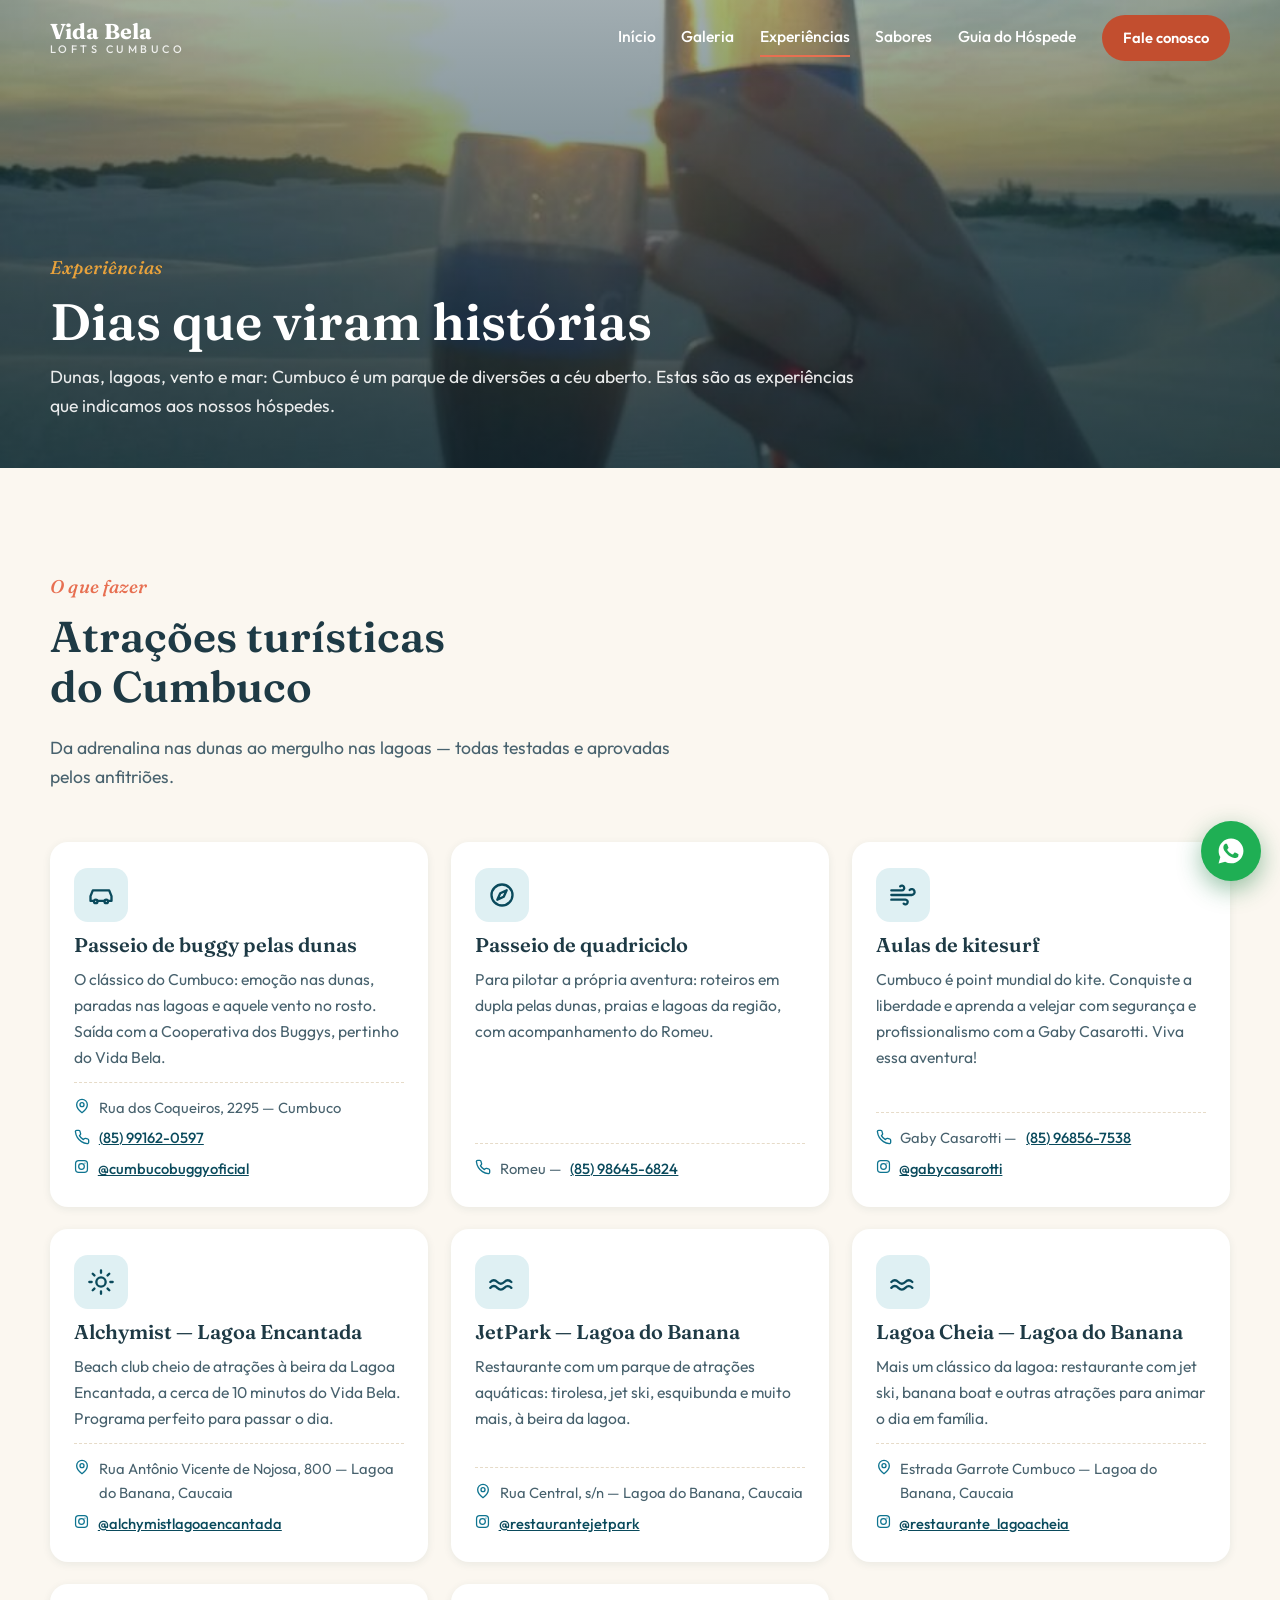
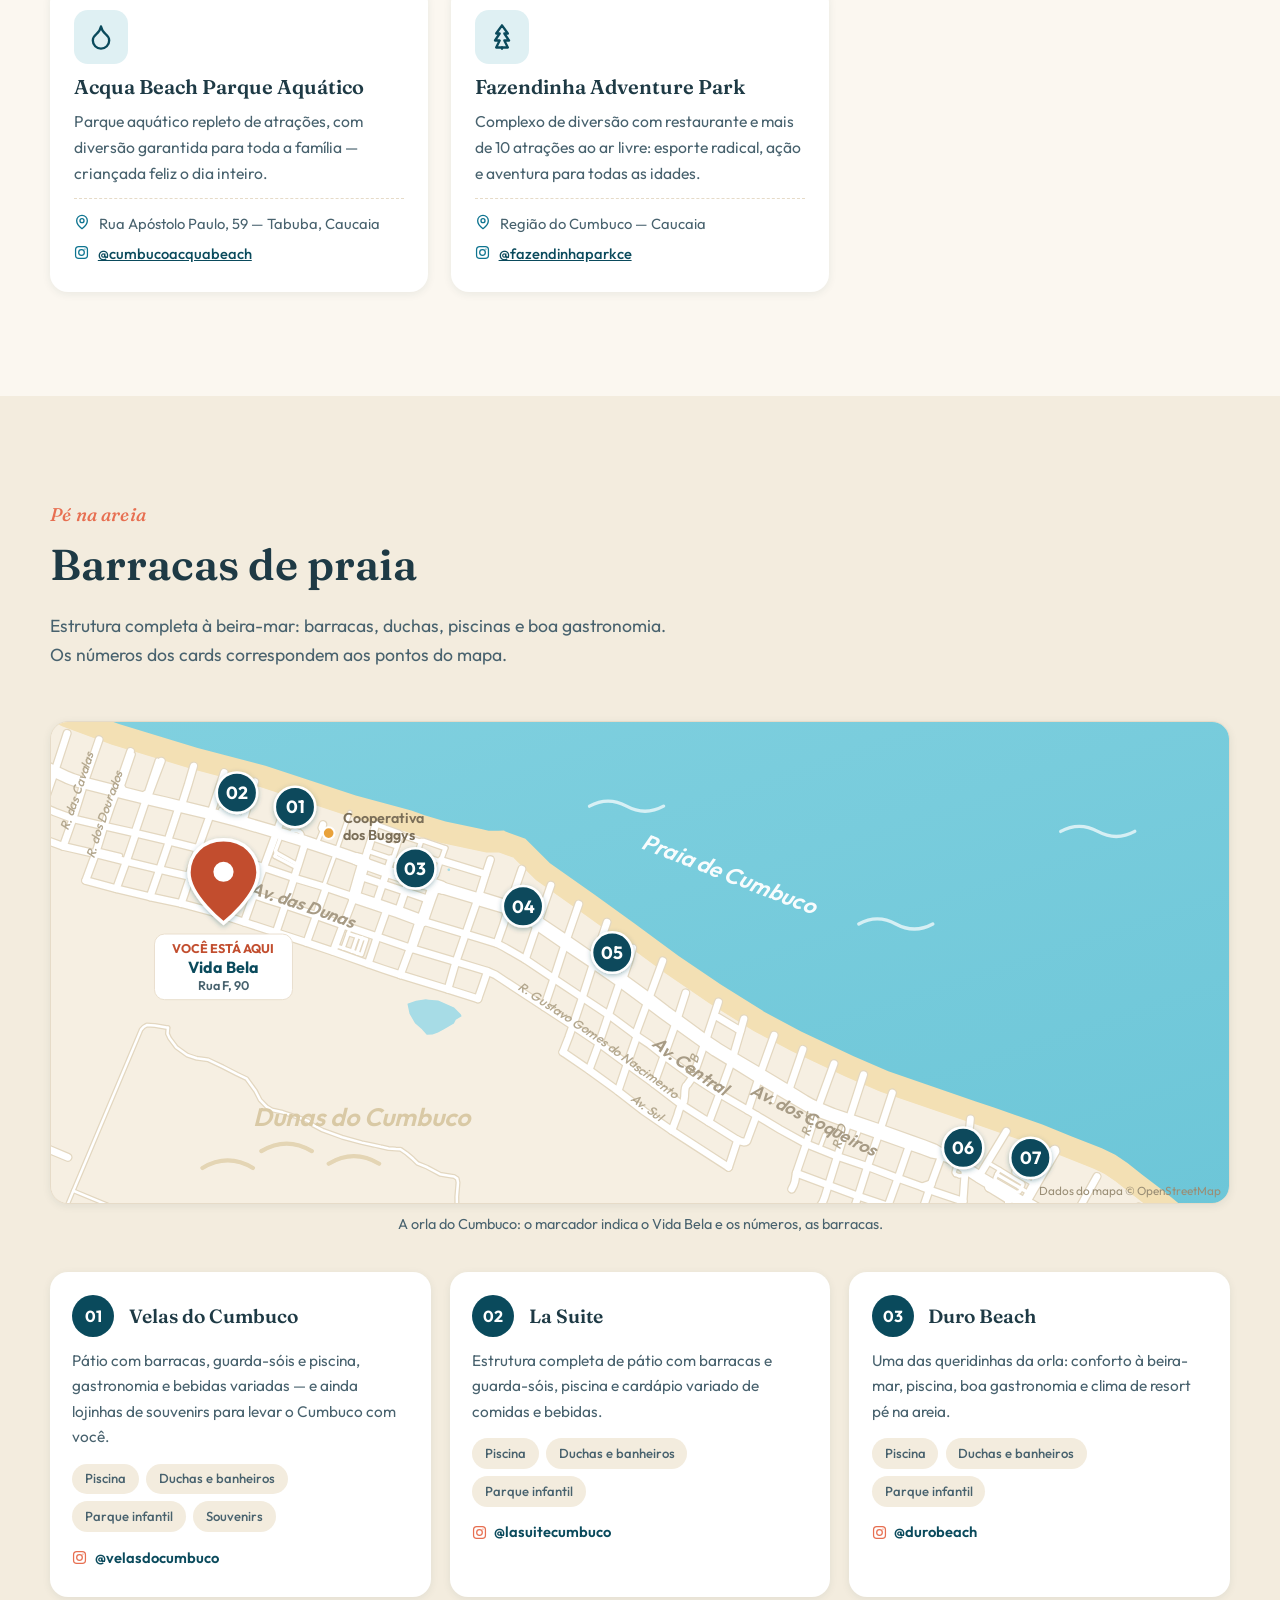
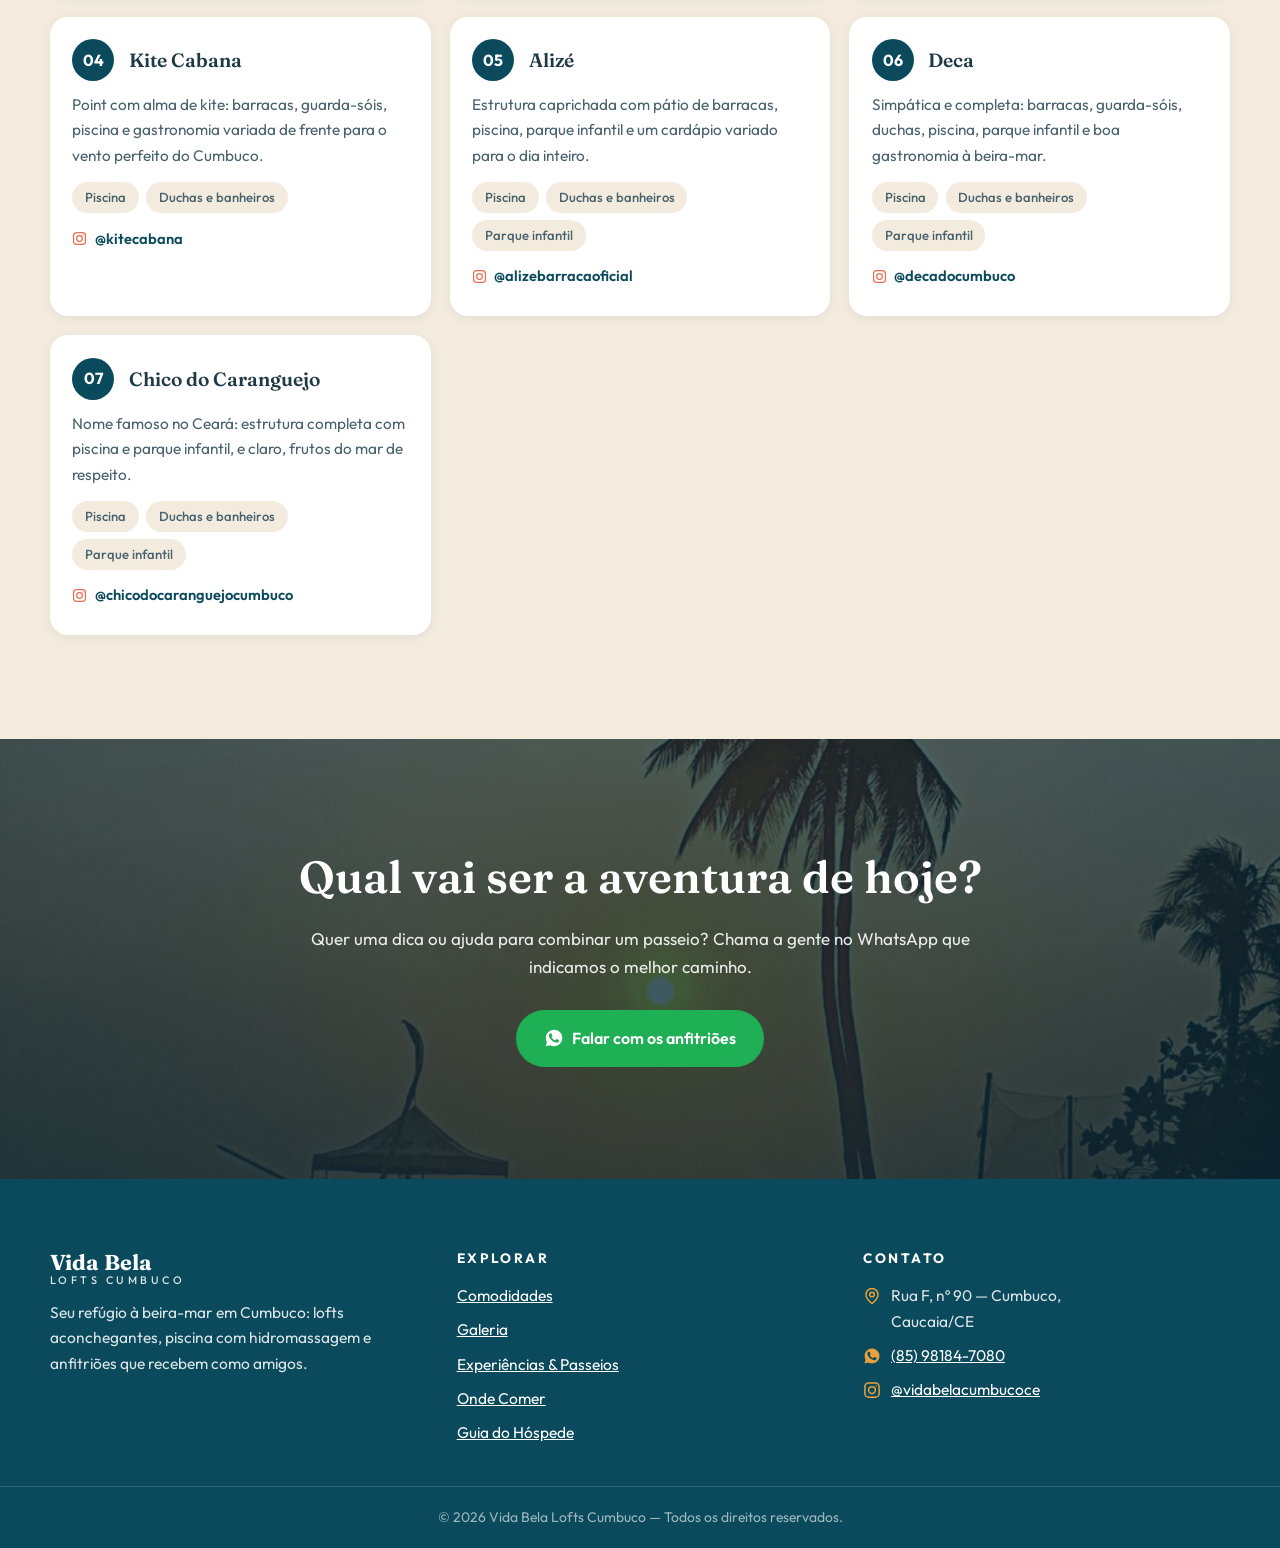
==== commit 5582e472: "Mapas com todos os nomes de ruas reais (OpenStreetMap) Motor de rotulagem automática: nomeia todas a" ====
--- a/site/experiencias.html
+++ b/site/experiencias.html
@@ -214,7 +214,7 @@
         </header>
         <figure class="map-figure reveal">
           <div class="map-figure__scroll">
-            <svg class="mapa-svg" viewBox="0 0 1400 572" role="img" aria-labelledby="mapaOrla" font-family="Outfit, 'Segoe UI', sans-serif"><title id="mapaOrla">Mapa da orla do Cumbuco: o marcador indica o Vida Bela e os números, as barracas de praia</title><defs><linearGradient id="mar-mapaOrla" x1="0" y1="0" x2="0.5" y2="1"><stop offset="0" stop-color="#93DAE6"/><stop offset="1" stop-color="#5FBFD3"/></linearGradient><filter id="pin-mapaOrla" x="-40%" y="-40%" width="180%" height="180%"><feDropShadow dx="0" dy="2" stdDeviation="3" flood-color="#0A4A5C" flood-opacity="0.35"/></filter></defs><rect width="1400" height="572" fill="#F6EFE2"/><path d="M -31.8,635.1 L -31.9,633.7 L -28.4,627.5 L -26.4,624.7 L -24.4,623.6 L -21.1,624.6 L -11.1,629.6 L -10.4,630.5 L -12.1,636.1 L -15.2,642.3 L -17.2,645.2 L -18.3,645.4 L -19.5,645.4 L -21.6,644.4 L -25.1,640.8 L -30.0,637.3 L -31.8,635.1 Z" fill="#A7DCE6"/><path d="M 472.2,177.1 L 472.8,177.2 L 473.3,177.1 L 473.8,176.9 L 474.1,176.5 L 474.3,176.0 L 474.4,175.5 L 474.3,175.0 L 474.0,174.5 L 473.6,174.2 L 473.1,174.0 L 472.6,174.0 L 472.0,174.1 L 471.6,174.5 L 471.3,174.9 L 471.1,175.4 L 471.2,176.0 L 471.4,176.5 L 471.8,176.9 L 472.2,177.1 Z" fill="#A7DCE6"/><path d="M 1141.0,653.9 L 1139.9,651.2 L 1141.6,649.6 L 1144.7,648.5 L 1150.1,648.9 L 1154.5,649.8 L 1155.5,650.5 L 1156.0,651.4 L 1155.6,653.7 L 1157.9,656.2 L 1157.9,657.3 L 1156.0,658.4 L 1151.4,656.9 L 1147.9,657.3 L 1141.3,654.6 L 1141.0,653.9 Z" fill="#A7DCE6"/><path d="M 488.0,349.6 L 487.0,347.2 L 479.0,339.4 L 460.3,331.0 L 449.1,330.0 L 445.4,329.4 L 433.7,331.3 L 423.6,334.9 L 426.1,346.6 L 432.6,358.0 L 440.5,365.0 L 446.5,371.7 L 453.5,371.3 L 460.0,368.9 L 467.1,365.3 L 478.8,358.3 L 481.1,353.8 L 488.0,349.6 Z" fill="#A7DCE6"/><path d="M 1057.9,645.4 L 1061.4,642.4 L 1075.8,641.2 L 1072.5,671.5 L 1073.0,685.8 L 1066.1,679.5 L 1065.0,668.3 L 1057.6,651.2 L 1056.8,646.7 L 1057.9,645.4 Z" fill="#A7DCE6"/><path d="M -1009.1,-648.9 L -978.9,-624.9 L -886.3,-546.7 L -877.1,-541.1 L -853.3,-528.7 L -786.9,-483.3 L -760.6,-464.9 L -709.0,-419.8 L -631.4,-353.3 L -564.7,-304.3 L -500.4,-259.3 L -459.8,-233.6 L -415.6,-208.1 L -349.2,-173.9 L -276.1,-144.1 L -243.7,-132.0 L -184.2,-118.4 L -152.4,-108.8 L -84.0,-73.5 L -37.0,-47.7 L 24.0,-18.5 L 80.7,2.4 L 174.3,30.8 L 254.8,52.1 L 362.2,87.5 L 428.2,105.1 L 444.9,111.0 L 468.9,118.2 L 511.3,127.2 L 520.0,129.1 L 531.8,129.1 L 538.4,128.9 L 539.5,129.9 L 563.8,138.7 L 593.0,167.9 L 645.3,204.8 L 693.9,239.8 L 745.9,278.1 L 796.4,312.4 L 848.0,344.6 L 891.4,367.7 L 953.9,397.2 L 995.1,415.2 L 1099.1,450.9 L 1099.1,450.9 L 1121.5,458.5 L 1178.2,478.5 L 1212.4,492.2 L 1248.9,506.7 L 1264.8,514.4 L 1279.3,524.0 L 1296.9,538.0 L 1322.3,557.4 L 1339.7,571.7 L 1351.9,580.4 L 1361.4,587.4 L 1372.2,592.4 L 1384.4,597.8 L 1399.0,604.3 L 1420.7,618.2 L 1439.0,629.1 L 1457.9,640.7 L 1469.6,650.1 L 1482.7,659.5 L 1508.9,675.5 L 1528.1,688.0 L 1541.6,697.5 L 1561.7,712.0 L 1582.4,729.2 L 1600.0,743.8 L 1614.6,755.6 L 1625.4,765.4 L 1638.9,778.5 L 1652.7,793.5 L 1670.3,810.8 L 1678.4,820.2 L 1685.2,827.6 L 1696.1,836.8 L 1706.4,846.1 L 1714.9,855.5 L 1723.0,866.2 L 1731.1,874.3 L 1749.4,892.3 L 1760.0,903.2 L 1768.1,909.9 L 1776.5,918.0 L 1787.5,925.5 L 1800.4,936.1 L 1813.0,950.2 L 1831.1,972.6 L 1850.8,994.2 L 1866.0,1011.0 L 1884.8,1032.8 L 1901.8,1051.2 L 1909.6,1059.4 L 1921.3,1074.0 L 1934.3,1093.1 L 1943.5,1105.0 L 1951.8,1111.2 L 1960.2,1119.8 L 1969.1,1135.0 L 1979.0,1150.6 L 1987.9,1163.4 L 1996.1,1174.7 L 2006.2,1188.8 L 2015.2,1201.9 L 2022.4,1208.8 L 2028.2,1216.4 L 2034.5,1228.8 L 2041.5,1239.4 L 2050.9,1249.5 L 2056.7,1259.0 L 2059.8,1264.2 L 2064.2,1268.4 L 2071.2,1273.8 L 2078.1,1281.7 L 2090.4,1292.8 L 2102.7,1305.4 L 2115.3,1317.4 L 2127.4,1326.8 L 2139.1,1337.4 L 2157.8,1356.4 L 2168.3,1367.3 L 2183.8,1380.2 L 2197.5,1392.5 L 2212.9,1403.4 L 2224.4,1410.8 L 2232.0,1415.4 L 2238.9,1416.8 L 2245.2,1417.4 L 2251.3,1417.2 L 2256.0,1418.3 L 2263.3,1423.1 L 2267.6,1428.5 L 2273.9,1440.7 L 2281.8,1455.5 L 2284.4,1462.3 L 2288.3,1467.2 L 2295.0,1472.7 L 2305.5,1480.3 L 2313.6,1489.0 L 2321.2,1500.6 L 2334.5,1515.7 L 2346.1,1528.1 L 2350.9,1531.9" fill="none" stroke="#F3E0B4" stroke-width="52"/><path d="M -1009.1,-648.9 L -978.9,-624.9 L -886.3,-546.7 L -877.1,-541.1 L -853.3,-528.7 L -786.9,-483.3 L -760.6,-464.9 L -709.0,-419.8 L -631.4,-353.3 L -564.7,-304.3 L -500.4,-259.3 L -459.8,-233.6 L -415.6,-208.1 L -349.2,-173.9 L -276.1,-144.1 L -243.7,-132.0 L -184.2,-118.4 L -152.4,-108.8 L -84.0,-73.5 L -37.0,-47.7 L 24.0,-18.5 L 80.7,2.4 L 174.3,30.8 L 254.8,52.1 L 362.2,87.5 L 428.2,105.1 L 444.9,111.0 L 468.9,118.2 L 511.3,127.2 L 520.0,129.1 L 531.8,129.1 L 538.4,128.9 L 539.5,129.9 L 563.8,138.7 L 593.0,167.9 L 645.3,204.8 L 693.9,239.8 L 745.9,278.1 L 796.4,312.4 L 848.0,344.6 L 891.4,367.7 L 953.9,397.2 L 995.1,415.2 L 1099.1,450.9 L 1099.1,450.9 L 1121.5,458.5 L 1178.2,478.5 L 1212.4,492.2 L 1248.9,506.7 L 1264.8,514.4 L 1279.3,524.0 L 1296.9,538.0 L 1322.3,557.4 L 1339.7,571.7 L 1351.9,580.4 L 1361.4,587.4 L 1372.2,592.4 L 1384.4,597.8 L 1399.0,604.3 L 1420.7,618.2 L 1439.0,629.1 L 1457.9,640.7 L 1469.6,650.1 L 1482.7,659.5 L 1508.9,675.5 L 1528.1,688.0 L 1541.6,697.5 L 1561.7,712.0 L 1582.4,729.2 L 1600.0,743.8 L 1614.6,755.6 L 1625.4,765.4 L 1638.9,778.5 L 1652.7,793.5 L 1670.3,810.8 L 1678.4,820.2 L 1685.2,827.6 L 1696.1,836.8 L 1706.4,846.1 L 1714.9,855.5 L 1723.0,866.2 L 1731.1,874.3 L 1749.4,892.3 L 1760.0,903.2 L 1768.1,909.9 L 1776.5,918.0 L 1787.5,925.5 L 1800.4,936.1 L 1813.0,950.2 L 1831.1,972.6 L 1850.8,994.2 L 1866.0,1011.0 L 1884.8,1032.8 L 1901.8,1051.2 L 1909.6,1059.4 L 1921.3,1074.0 L 1934.3,1093.1 L 1943.5,1105.0 L 1951.8,1111.2 L 1960.2,1119.8 L 1969.1,1135.0 L 1979.0,1150.6 L 1987.9,1163.4 L 1996.1,1174.7 L 2006.2,1188.8 L 2015.2,1201.9 L 2022.4,1208.8 L 2028.2,1216.4 L 2034.5,1228.8 L 2041.5,1239.4 L 2050.9,1249.5 L 2056.7,1259.0 L 2059.8,1264.2 L 2064.2,1268.4 L 2071.2,1273.8 L 2078.1,1281.7 L 2090.4,1292.8 L 2102.7,1305.4 L 2115.3,1317.4 L 2127.4,1326.8 L 2139.1,1337.4 L 2157.8,1356.4 L 2168.3,1367.3 L 2183.8,1380.2 L 2197.5,1392.5 L 2212.9,1403.4 L 2224.4,1410.8 L 2232.0,1415.4 L 2238.9,1416.8 L 2245.2,1417.4 L 2251.3,1417.2 L 2256.0,1418.3 L 2263.3,1423.1 L 2267.6,1428.5 L 2273.9,1440.7 L 2281.8,1455.5 L 2284.4,1462.3 L 2288.3,1467.2 L 2295.0,1472.7 L 2305.5,1480.3 L 2313.6,1489.0 L 2321.2,1500.6 L 2334.5,1515.7 L 2346.1,1528.1 L 2350.9,1531.9 L 1480.0,1531.9 L 1480.0,-80.0 L -1009.1,-80.0 Z" fill="url(#mar-mapaOrla)"/><path d="M 362.7,162.6 L 338.8,154.4 L 315.5,146.6 L 302.5,142.3 L 296.5,140.1 L 284.6,136.3 L 274.3,133.2 L 268.0,131.1" fill="none" stroke="#E3D7C0" stroke-width="16" stroke-linecap="round" stroke-linejoin="round"/><path d="M 362.7,162.6 L 365.0,163.8 L 368.8,165.5 L 370.4,166.9 L 371.5,168.5" fill="none" stroke="#E3D7C0" stroke-width="16" stroke-linecap="round" stroke-linejoin="round"/><path d="M 457.9,181.7 L 430.2,171.4 L 406.3,163.1 L 404.4,162.5 L 376.3,153.1" fill="none" stroke="#E3D7C0" stroke-width="8" stroke-linecap="round" stroke-linejoin="round"/><path d="M 471.7,317.7 L 479.8,289.7 L 481.3,284.9 L 492.7,251.9 L 507.4,209.9 L 516.6,180.8 L 522.2,163.7" fill="none" stroke="#E3D7C0" stroke-width="11" stroke-linecap="round" stroke-linejoin="round"/><path d="M 335.3,272.7 L 337.8,265.8 L 346.9,241.4 L 351.9,229.3 L 360.1,208.0" fill="none" stroke="#E3D7C0" stroke-width="11" stroke-linecap="round" stroke-linejoin="round"/><path d="M 437.9,235.1 L 427.0,268.6" fill="none" stroke="#E3D7C0" stroke-width="11" stroke-linecap="round" stroke-linejoin="round"/><path d="M 563.7,282.1 L 578.0,240.3 L 578.9,238.0 L 594.1,194.0" fill="none" stroke="#E3D7C0" stroke-width="11" stroke-linecap="round" stroke-linejoin="round"/><path d="M 302.5,142.3 L 297.3,159.1 L 293.9,169.9 L 292.7,173.6 L 290.9,179.1 L 289.0,185.3 L 278.4,217.7 L 267.4,250.2" fill="none" stroke="#E3D7C0" stroke-width="11" stroke-linecap="round" stroke-linejoin="round"/><path d="M 586.2,338.6 L 597.6,304.9 L 611.1,263.3 L 612.1,260.2 L 627.3,216.4" fill="none" stroke="#E3D7C0" stroke-width="11" stroke-linecap="round" stroke-linejoin="round"/><path d="M 1083.9,569.6 L 1043.7,556.1 L 1035.2,552.5 L 1006.6,542.2 L 970.4,528.3 L 934.6,516.2 L 913.2,507.6 L 897.6,501.4 L 866.5,484.3 L 838.4,467.5 L 828.4,461.5 L 794.6,441.9 L 763.0,421.5 L 728.6,396.7 L 711.7,383.3 L 696.4,373.2 L 694.5,371.7 L 662.7,348.1 L 631.5,327.4 L 597.6,304.9 L 563.7,282.1 L 539.2,268.0 L 529.8,263.2 L 492.7,251.9 L 441.2,236.4" fill="none" stroke="#E3D7C0" stroke-width="11" stroke-linecap="round" stroke-linejoin="round"/><path d="M 355.1,107.7 L 338.8,154.4 L 330.7,176.4 L 323.8,195.7" fill="none" stroke="#E3D7C0" stroke-width="7" stroke-linecap="round" stroke-linejoin="round"/><path d="M 660.8,237.9 L 652.4,262.6 L 645.7,283.6 L 644.9,285.9 L 631.5,327.4 L 620.2,360.8 L 615.2,374.8 L 608.4,392.3" fill="none" stroke="#E3D7C0" stroke-width="11" stroke-linecap="round" stroke-linejoin="round"/><path d="M 440.0,141.3 L 435.2,156.3 L 430.2,171.4" fill="none" stroke="#E3D7C0" stroke-width="8" stroke-linecap="round" stroke-linejoin="round"/><path d="M 376.3,153.1 L 378.2,147.2 L 381.1,137.9 L 386.1,121.6" fill="none" stroke="#E3D7C0" stroke-width="11" stroke-linecap="round" stroke-linejoin="round"/><path d="M 406.3,163.1 L 411.4,148.1 L 416.3,133.6" fill="none" stroke="#E3D7C0" stroke-width="8" stroke-linecap="round" stroke-linejoin="round"/><path d="M 252.7,172.7 L 215.1,161.4 L 195.4,155.9 L 174.9,150.3 L 140.5,141.7 L 138.8,141.2 L 100.9,132.1 L 99.6,131.8 L 63.1,123.7 L 26.1,115.0 L 4.8,107.0 L -10.1,100.7 L -44.3,83.4 L -46.8,82.2 L -80.9,66.2 L -115.5,48.9 L -149.9,29.5 L -185.1,12.7 L -222.0,-4.1" fill="none" stroke="#E3D7C0" stroke-width="11" stroke-linecap="round" stroke-linejoin="round"/><path d="M 838.4,467.5 L 827.0,498.2 L 825.1,499.1 L 823.3,499.2 L 819.3,498.2 L 816.0,496.8 L 813.2,495.2 L 781.9,475.6 L 749.9,455.2 L 716.5,429.7 L 684.7,406.6 L 651.3,381.8 L 620.2,360.8 L 586.2,338.6 L 527.8,300.3 L 518.7,296.3 L 481.3,284.9 L 429.5,269.5" fill="none" stroke="#E3D7C0" stroke-width="11" stroke-linecap="round" stroke-linejoin="round"/><path d="M 1401.9,633.8 L 1366.3,693.9" fill="none" stroke="#E3D7C0" stroke-width="11" stroke-linecap="round" stroke-linejoin="round"/><path d="M 1135.4,486.4 L 1112.9,523.4 L 1102.6,540.4" fill="none" stroke="#E3D7C0" stroke-width="11" stroke-linecap="round" stroke-linejoin="round"/><path d="M 930.6,406.0 L 911.3,458.8 L 910.2,461.9 L 897.6,501.4 L 885.7,536.1 L 884.1,546.0 L 882.6,550.6 L 880.3,555.1" fill="none" stroke="#E3D7C0" stroke-width="11" stroke-linecap="round" stroke-linejoin="round"/><path d="M 1243.1,540.2 L 1209.0,601.4 L 1207.6,603.4" fill="none" stroke="#E3D7C0" stroke-width="11" stroke-linecap="round" stroke-linejoin="round"/><path d="M 1344.9,613.6 L 1315.9,664.3" fill="none" stroke="#E3D7C0" stroke-width="11" stroke-linecap="round" stroke-linejoin="round"/><path d="M 893.7,389.0 L 876.5,438.9" fill="none" stroke="#E3D7C0" stroke-width="11" stroke-linecap="round" stroke-linejoin="round"/><path d="M 1292.6,576.3 L 1261.6,632.2" fill="none" stroke="#E3D7C0" stroke-width="11" stroke-linecap="round" stroke-linejoin="round"/><path d="M 452.9,193.9 L 452.1,194.0 L 451.0,194.0 L 425.8,186.2 L 399.2,177.8 L 375.0,169.1 L 372.1,165.9" fill="none" stroke="#E3D7C0" stroke-width="16" stroke-linecap="round" stroke-linejoin="round"/><path d="M 841.5,422.2 L 828.4,461.5" fill="none" stroke="#E3D7C0" stroke-width="11" stroke-linecap="round" stroke-linejoin="round"/><path d="M 215.1,161.4 L 205.3,194.0 L 193.6,226.1" fill="none" stroke="#E3D7C0" stroke-width="11" stroke-linecap="round" stroke-linejoin="round"/><path d="M 385.9,216.6 L 394.2,192.4 L 399.2,177.8 L 404.4,162.5" fill="none" stroke="#E3D7C0" stroke-width="11" stroke-linecap="round" stroke-linejoin="round"/><path d="M 754.3,321.9 L 743.9,354.1 L 743.0,356.8 L 728.6,396.7 L 726.5,402.3 L 721.7,415.6 L 716.5,429.7" fill="none" stroke="#E3D7C0" stroke-width="11" stroke-linecap="round" stroke-linejoin="round"/><path d="M 709.3,332.1 L 694.5,371.7" fill="none" stroke="#E3D7C0" stroke-width="11" stroke-linecap="round" stroke-linejoin="round"/><path d="M 57.1,21.0 L 39.4,72.5 L 26.1,115.0 L 14.5,147.8" fill="none" stroke="#E3D7C0" stroke-width="11" stroke-linecap="round" stroke-linejoin="round"/><path d="M 367.1,183.5 L 374.5,185.7 L 385.5,189.4 L 394.2,192.4 L 420.8,201.3 L 449.9,211.3" fill="none" stroke="#E3D7C0" stroke-width="11" stroke-linecap="round" stroke-linejoin="round"/><path d="M -52.0,-21.6 L -66.4,24.1 L -80.9,66.2 L -91.7,98.9" fill="none" stroke="#E3D7C0" stroke-width="11" stroke-linecap="round" stroke-linejoin="round"/><path d="M 999.9,440.9 L 985.3,485.2 L 984.2,488.6 L 970.4,528.3 L 959.2,563.5 L 949.1,595.1" fill="none" stroke="#E3D7C0" stroke-width="11" stroke-linecap="round" stroke-linejoin="round"/><path d="M 163.6,183.2 L 129.0,175.3 L 89.5,165.7 L 52.9,156.7 L 14.5,147.8 L -3.2,141.4 L -23.4,135.0 L -57.3,118.1 L -91.7,98.9 L -127.5,82.4 L -162.2,64.6 L -195.9,48.7" fill="none" stroke="#E3D7C0" stroke-width="11" stroke-linecap="round" stroke-linejoin="round"/><path d="M 412.5,225.6 L 420.8,201.3 L 425.8,186.2" fill="none" stroke="#E3D7C0" stroke-width="11" stroke-linecap="round" stroke-linejoin="round"/><path d="M 19.1,13.6 L 4.4,58.8 L -10.1,100.7 L -23.4,135.0 L -33.2,163.4" fill="none" stroke="#E3D7C0" stroke-width="11" stroke-linecap="round" stroke-linejoin="round"/><path d="M 676.5,307.9 L 662.7,348.1 L 651.3,381.8" fill="none" stroke="#E3D7C0" stroke-width="11" stroke-linecap="round" stroke-linejoin="round"/><path d="M 608.4,392.3 L 639.5,413.5 L 673.9,438.6 L 705.2,462.9 L 737.8,485.5 L 805.3,529.2" fill="none" stroke="#E3D7C0" stroke-width="11" stroke-linecap="round" stroke-linejoin="round"/><path d="M -15.6,-4.5 L -30.9,41.6 L -44.3,83.4" fill="none" stroke="#E3D7C0" stroke-width="11" stroke-linecap="round" stroke-linejoin="round"/><path d="M 1234.8,619.2 L 1240.9,624.9 L 1243.6,628.7 L 1244.9,631.0 L 1261.0,667.9 L 1264.1,672.7 L 1267.5,677.1 L 1270.4,680.8 L 1271.1,681.8 L 1273.7,684.0 L 1276.3,686.0 L 1281.1,689.7 L 1286.0,692.8 L 1295.7,698.2 L 1316.0,710.1 L 1346.3,727.8" fill="none" stroke="#E3D7C0" stroke-width="16" stroke-linecap="round" stroke-linejoin="round"/><path d="M 94.5,35.1 L 78.1,82.3 L 76.0,87.0 L 70.7,101.2 L 63.1,123.7 L 54.4,151.8 L 52.9,156.7 L 41.3,188.3" fill="none" stroke="#E3D7C0" stroke-width="11" stroke-linecap="round" stroke-linejoin="round"/><path d="M 131.1,46.5 L 123.7,65.8 L 114.2,91.2 L 112.4,94.1 L 99.6,131.8" fill="none" stroke="#E3D7C0" stroke-width="11" stroke-linecap="round" stroke-linejoin="round"/><path d="M 169.5,52.4 L 163.0,74.6 L 154.7,100.6" fill="none" stroke="#E3D7C0" stroke-width="11" stroke-linecap="round" stroke-linejoin="round"/><path d="M 793.3,332.6 L 777.9,378.9 L 777.0,381.4 L 763.0,421.5 L 756.6,430.5 L 754.7,432.6 L 753.8,435.0 L 753.3,438.7 L 753.0,445.1 L 752.2,450.7 L 749.9,455.2 L 747.9,457.6 L 746.2,461.9 L 744.5,467.8 L 737.8,485.5" fill="none" stroke="#E3D7C0" stroke-width="11" stroke-linecap="round" stroke-linejoin="round"/><path d="M 1059.0,513.9 L 1046.2,548.7 L 1043.7,556.1 L 1032.6,588.9 L 1023.2,620.2" fill="none" stroke="#E3D7C0" stroke-width="11" stroke-linecap="round" stroke-linejoin="round"/><path d="M 794.6,441.9 L 809.2,402.2 L 810.1,399.3 L 819.7,366.7 L 823.5,352.8" fill="none" stroke="#E3D7C0" stroke-width="11" stroke-linecap="round" stroke-linejoin="round"/><path d="M 543.4,221.8 L 544.3,219.4 L 559.6,174.8" fill="none" stroke="#E3D7C0" stroke-width="11" stroke-linecap="round" stroke-linejoin="round"/><path d="M 516.6,180.8 L 463.5,164.5" fill="none" stroke="#E3D7C0" stroke-width="11" stroke-linecap="round" stroke-linejoin="round"/><path d="M 435.2,156.3 L 463.0,165.7" fill="none" stroke="#E3D7C0" stroke-width="8" stroke-linecap="round" stroke-linejoin="round"/><path d="M 507.4,329.0 L 471.7,317.7 L 415.2,300.4" fill="none" stroke="#E3D7C0" stroke-width="11" stroke-linecap="round" stroke-linejoin="round"/><path d="M 327.1,196.8 L 315.3,230.0 L 303.8,262.1" fill="none" stroke="#E3D7C0" stroke-width="11" stroke-linecap="round" stroke-linejoin="round"/><path d="M 411.4,148.1 L 381.1,137.9" fill="none" stroke="#E3D7C0" stroke-width="8" stroke-linecap="round" stroke-linejoin="round"/><path d="M 268.0,131.1 L 252.7,172.7 L 241.1,205.4 L 229.6,237.9" fill="none" stroke="#E3D7C0" stroke-width="11" stroke-linecap="round" stroke-linejoin="round"/><path d="M 193.6,226.1 L 154.8,215.7" fill="none" stroke="#E3D7C0" stroke-width="11" stroke-linecap="round" stroke-linejoin="round"/><path d="M 908.3,580.6 L 914.9,574.3 L 917.3,570.4 L 919.7,564.2 L 923.9,550.5 L 934.6,516.2 L 947.5,475.4 L 948.4,472.6 L 965.7,419.1" fill="none" stroke="#E3D7C0" stroke-width="11" stroke-linecap="round" stroke-linejoin="round"/><path d="M 1158.3,573.0 L 1171.0,550.7 L 1182.9,530.2 L 1194.2,510.8 L 1194.4,510.2 L 1194.2,509.4 L 1194.1,508.6 L 1193.9,508.2 L 1193.6,507.9 L 1193.2,507.7 L 1192.8,507.6 L 1192.2,507.8 L 1191.1,508.6 L 1189.9,509.9" fill="none" stroke="#E3D7C0" stroke-width="11" stroke-linecap="round" stroke-linejoin="round"/><path d="M 529.8,263.2 L 537.5,241.5 L 543.4,221.8" fill="none" stroke="#E3D7C0" stroke-width="11" stroke-linecap="round" stroke-linejoin="round"/><path d="M 1079.6,623.1 L 1086.6,624.2 L 1095.0,625.4 L 1106.6,627.8 L 1115.2,630.1 L 1120.9,632.1 L 1126.9,634.0 L 1128.4,633.9 L 1130.0,633.2 L 1132.2,631.0 L 1135.5,625.7 L 1136.9,624.7 L 1138.0,624.1 L 1140.2,624.1 L 1146.0,625.4 L 1152.2,627.3 L 1159.5,628.7 L 1161.0,628.7 L 1161.8,628.7 L 1162.9,628.6 L 1164.7,628.1 L 1167.5,627.4 L 1171.8,626.4 L 1181.0,624.1 L 1192.0,620.9 L 1196.3,619.4 L 1198.9,618.1 L 1200.5,617.1 L 1202.9,615.5 L 1211.1,608.7 L 1214.5,607.2" fill="none" stroke="#E3D7C0" stroke-width="11" stroke-linecap="round" stroke-linejoin="round"/><path d="M -23.1,362.6 L -27.1,361.4 L -64.3,350.4 L -83.3,343.7 L -93.7,340.5 L -98.8,339.6 L -102.3,340.3 L -105.2,343.6 L -114.1,369.1 L -115.9,376.0 L -116.3,377.8 L -116.9,380.8 L -120.2,380.1 L -122.0,379.7 L -216.4,355.7" fill="none" stroke="#E3D7C0" stroke-width="11" stroke-linecap="round" stroke-linejoin="round"/><path d="M -34.2,394.8 L -109.1,370.9 L -114.1,369.1" fill="none" stroke="#E3D7C0" stroke-width="11" stroke-linecap="round" stroke-linejoin="round"/><path d="M -43.0,421.6 L -72.7,415.8 L -99.2,408.9 L -122.9,402.7" fill="none" stroke="#E3D7C0" stroke-width="11" stroke-linecap="round" stroke-linejoin="round"/><path d="M -61.4,477.7 L -99.7,471.8 L -120.2,468.9 L -125.7,468.0 L -130.4,467.0 L -139.1,464.7" fill="none" stroke="#E3D7C0" stroke-width="11" stroke-linecap="round" stroke-linejoin="round"/><path d="M -72.6,512.0 L -110.3,507.3 L -114.9,506.9 L -147.3,504.0" fill="none" stroke="#E3D7C0" stroke-width="11" stroke-linecap="round" stroke-linejoin="round"/><path d="M 139.0,363.4 L 123.4,360.8 L 113.9,360.2 L 110.1,362.3 L 107.1,365.6 L 26.5,557.1" fill="none" stroke="#E3D7C0" stroke-width="6" stroke-linecap="round" stroke-linejoin="round"/><path d="M 26.5,557.1 L -0.2,620.8 L -29.7,689.1" fill="none" stroke="#E3D7C0" stroke-width="6" stroke-linecap="round" stroke-linejoin="round"/><path d="M -62.9,482.8 L 20.1,517.3" fill="none" stroke="#E3D7C0" stroke-width="11" stroke-linecap="round" stroke-linejoin="round"/><path d="M -44.2,743.1 L -36.1,743.7 L -32.2,743.8 L -30.0,743.7 L -28.0,743.2 L -26.1,742.3 L -24.0,741.4 L -19.2,738.5 L -14.9,735.9 L -11.2,733.9 L -7.6,732.3 L -3.0,730.4 L 0.1,729.0 L 2.8,727.6 L 20.0,719.1 L 25.3,716.0 L 32.3,713.4 L 36.2,712.2 L 41.2,711.5 L 50.4,710.9 L 57.1,710.2 L 59.5,709.0 L 61.2,707.5 L 65.7,697.4 L 71.2,682.7 L 72.6,679.0 L 72.9,676.0 L 72.1,672.9 L 69.9,669.2 L 66.5,664.9 L 63.0,661.0 L 58.6,657.1 L 50.3,651.0 L 37.3,643.3 L 29.6,639.1 L 24.2,636.2 L 16.4,631.1 L -0.2,620.8" fill="none" stroke="#E3D7C0" stroke-width="6" stroke-linecap="round" stroke-linejoin="round"/><path d="M 1242.6,622.5 L 1250.8,625.7 L 1261.6,632.2 L 1315.9,664.3 L 1360.2,690.1 L 1366.3,693.9" fill="none" stroke="#E3D7C0" stroke-width="11" stroke-linecap="round" stroke-linejoin="round"/><path d="M 39.4,72.5 L 33.8,71.0 L 25.8,68.4 L 19.2,65.8 L 4.4,58.8 L -12.5,50.8 L -30.9,41.6 L -66.4,24.1 L -100.0,7.6 L -102.0,6.6 L -135.6,-10.0 L -160.7,-22.5 L -171.9,-27.7 L -199.3,-39.0 L -202.5,-40.0 L -204.8,-40.4 L -206.8,-41.0 L -209.4,-41.5" fill="none" stroke="#E3D7C0" stroke-width="16" stroke-linecap="round" stroke-linejoin="round"/><path d="M 205.8,60.1 L 189.7,109.0" fill="none" stroke="#E3D7C0" stroke-width="11" stroke-linecap="round" stroke-linejoin="round"/><path d="M 465.7,197.4 L 507.4,209.9" fill="none" stroke="#E3D7C0" stroke-width="16" stroke-linecap="round" stroke-linejoin="round"/><path d="M 371.5,168.5 L 367.1,183.5 L 360.1,208.0" fill="none" stroke="#E3D7C0" stroke-width="16" stroke-linecap="round" stroke-linejoin="round"/><path d="M 360.1,208.0 L 327.1,196.8 L 323.8,195.7 L 289.0,185.3 L 256.6,174.2 L 252.7,172.7" fill="none" stroke="#E3D7C0" stroke-width="11" stroke-linecap="round" stroke-linejoin="round"/><path d="M 454.8,198.1 L 455.8,196.5 L 457.2,195.8 L 459.4,196.0 L 463.1,197.0 L 465.7,197.4" fill="none" stroke="#E3D7C0" stroke-width="16" stroke-linecap="round" stroke-linejoin="round"/><path d="M 429.5,269.5 L 441.2,236.4" fill="none" stroke="#E3D7C0" stroke-width="11" stroke-linecap="round" stroke-linejoin="round"/><path d="M 360.1,208.0 L 385.9,216.6 L 399.7,221.3 L 412.5,225.6 L 437.9,235.1 L 441.2,236.4" fill="none" stroke="#E3D7C0" stroke-width="16" stroke-linecap="round" stroke-linejoin="round"/><path d="M -97.4,588.8 L -90.1,566.9 L -83.6,547.2 L -77.8,528.9 L -72.6,512.0 L -67.6,497.4 L -62.9,482.8 L -61.4,477.7 L -43.0,421.6 L -34.2,394.8 L -28.9,378.6 L -23.1,362.6" fill="none" stroke="#E3D7C0" stroke-width="11" stroke-linecap="round" stroke-linejoin="round"/><path d="M -83.6,547.2 L -16.3,567.2" fill="none" stroke="#E3D7C0" stroke-width="11" stroke-linecap="round" stroke-linejoin="round"/><path d="M 1057.1,513.1 L 1059.0,513.9 L 1061.6,515.0 L 1070.4,518.9 L 1075.8,522.0 L 1077.0,522.9 L 1081.0,525.5 L 1086.7,529.6" fill="none" stroke="#E3D7C0" stroke-width="16" stroke-linecap="round" stroke-linejoin="round"/><path d="M 1086.7,529.6 L 1091.2,533.0 L 1102.6,540.4 L 1116.2,548.4 L 1155.3,571.3 L 1158.3,573.0" fill="none" stroke="#E3D7C0" stroke-width="16" stroke-linecap="round" stroke-linejoin="round"/><path d="M 1092.7,471.7 L 1086.7,529.6" fill="none" stroke="#E3D7C0" stroke-width="11" stroke-linecap="round" stroke-linejoin="round"/><path d="M 994.6,575.3 L 1006.6,542.2 L 1020.6,501.5" fill="none" stroke="#E3D7C0" stroke-width="11" stroke-linecap="round" stroke-linejoin="round"/><path d="M 859.4,372.3 L 842.8,418.6 L 841.5,422.2" fill="none" stroke="#E3D7C0" stroke-width="11" stroke-linecap="round" stroke-linejoin="round"/><path d="M 518.7,296.3 L 513.4,312.0 L 507.4,329.0" fill="none" stroke="#E3D7C0" stroke-width="11" stroke-linecap="round" stroke-linejoin="round"/><path d="M 684.7,406.6 L 673.9,438.6" fill="none" stroke="#E3D7C0" stroke-width="11" stroke-linecap="round" stroke-linejoin="round"/><path d="M 468.6,150.0 L 443.4,141.3 L 440.0,141.3 L 438.3,142.0 L 418.5,135.5 L 416.3,133.6 L 413.6,131.6 L 386.1,121.6" fill="none" stroke="#E3D7C0" stroke-width="8" stroke-linecap="round" stroke-linejoin="round"/><path d="M 372.1,165.9 L 371.3,165.3 L 370.3,164.6 L 369.1,164.0 L 368.1,163.7 L 367.0,163.3 L 366.1,163.1 L 364.8,162.7 L 362.7,162.6" fill="none" stroke="#E3D7C0" stroke-width="16" stroke-linecap="round" stroke-linejoin="round"/><path d="M 1171.0,550.7 L 1167.7,549.1" fill="none" stroke="#E3D7C0" stroke-width="11" stroke-linecap="round" stroke-linejoin="round"/><path d="M 1182.9,530.2 L 1179.5,528.2" fill="none" stroke="#E3D7C0" stroke-width="11" stroke-linecap="round" stroke-linejoin="round"/><path d="M 1189.9,509.9 L 1179.5,528.2 L 1167.7,549.1 L 1161.7,559.8 L 1155.3,571.3" fill="none" stroke="#E3D7C0" stroke-width="11" stroke-linecap="round" stroke-linejoin="round"/><path d="M 1086.7,529.6 L 1086.5,532.1 L 1086.1,537.9 L 1083.9,569.6" fill="none" stroke="#E3D7C0" stroke-width="11" stroke-linecap="round" stroke-linejoin="round"/><path d="M 1246.7,629.0 L 1247.5,628.2 L 1248.6,627.2 L 1250.8,625.7" fill="none" stroke="#E3D7C0" stroke-width="11" stroke-linecap="round" stroke-linejoin="round"/><path d="M 1234.8,619.2 L 1233.1,627.7 L 1228.3,637.4 L 1227.2,639.1 L 1225.3,640.7 L 1223.6,642.0 L 1222.1,643.1 L 1220.7,644.6 L 1220.2,645.9 L 1220.0,647.2 L 1217.0,656.1 L 1212.9,680.7 L 1211.5,686.5" fill="none" stroke="#E3D7C0" stroke-width="11" stroke-linecap="round" stroke-linejoin="round"/><path d="M 415.2,300.4 L 427.0,268.6" fill="none" stroke="#E3D7C0" stroke-width="11" stroke-linecap="round" stroke-linejoin="round"/><path d="M 1046.2,548.7 L 1041.2,550.4 L 1035.2,552.5" fill="none" stroke="#E3D7C0" stroke-width="11" stroke-linecap="round" stroke-linejoin="round"/><path d="M 1023.2,620.2 L 1043.4,629.6 L 1056.9,634.9 L 1069.3,638.9 L 1074.3,639.4 L 1078.1,637.9" fill="none" stroke="#E3D7C0" stroke-width="11" stroke-linecap="round" stroke-linejoin="round"/><path d="M -23.1,362.6 L -22.2,359.8 L -10.0,323.4" fill="none" stroke="#E3D7C0" stroke-width="11" stroke-linecap="round" stroke-linejoin="round"/><path d="M 140.5,141.7 L 129.0,175.3" fill="none" stroke="#E3D7C0" stroke-width="11" stroke-linecap="round" stroke-linejoin="round"/><path d="M 129.0,175.3 L 117.7,207.8" fill="none" stroke="#E3D7C0" stroke-width="11" stroke-linecap="round" stroke-linejoin="round"/><path d="M 291.1,128.9 L 289.3,128.7 L 286.8,129.5 L 284.6,136.3" fill="none" stroke="#E3D7C0" stroke-width="7" stroke-linecap="round" stroke-linejoin="round"/><path d="M 295.5,130.4 L 291.1,128.9" fill="none" stroke="#E3D7C0" stroke-width="7" stroke-linecap="round" stroke-linejoin="round"/><path d="M 268.0,131.1 L 284.2,85.9" fill="none" stroke="#E3D7C0" stroke-width="11" stroke-linecap="round" stroke-linejoin="round"/><path d="M 296.5,140.1 L 298.4,133.8 L 297.2,131.5 L 295.5,130.4" fill="none" stroke="#E3D7C0" stroke-width="7" stroke-linecap="round" stroke-linejoin="round"/><path d="M 399.7,221.3 L 387.6,255.2 L 384.8,264.1 L 376.9,287.4" fill="none" stroke="#E3D7C0" stroke-width="11" stroke-linecap="round" stroke-linejoin="round"/><path d="M 415.2,300.4 L 395.4,293.9 L 376.9,287.4 L 335.3,272.7 L 303.8,262.1 L 267.4,250.2 L 229.6,237.9 L 193.6,226.1" fill="none" stroke="#E3D7C0" stroke-width="11" stroke-linecap="round" stroke-linejoin="round"/><path d="M 154.8,215.7 L 117.7,207.8 L 77.7,198.1 L 41.3,188.3" fill="none" stroke="#E3D7C0" stroke-width="11" stroke-linecap="round" stroke-linejoin="round"/><path d="M -46.8,82.2 L -57.3,118.1 L -69.6,147.2" fill="none" stroke="#E3D7C0" stroke-width="11" stroke-linecap="round" stroke-linejoin="round"/><path d="M 100.9,132.1 L 89.5,165.7 L 77.7,198.1" fill="none" stroke="#E3D7C0" stroke-width="11" stroke-linecap="round" stroke-linejoin="round"/><path d="M 152.4,100.1 L 138.8,141.2" fill="none" stroke="#E3D7C0" stroke-width="11" stroke-linecap="round" stroke-linejoin="round"/><path d="M 189.7,109.0 L 187.9,114.0 L 174.9,150.3 L 163.6,183.2" fill="none" stroke="#E3D7C0" stroke-width="11" stroke-linecap="round" stroke-linejoin="round"/><path d="M 165.6,183.8 L 154.8,215.7" fill="none" stroke="#E3D7C0" stroke-width="11" stroke-linecap="round" stroke-linejoin="round"/><path d="M 189.7,109.0 L 154.7,100.6 L 152.4,100.1 L 135.8,96.2 L 114.2,91.2 L 108.0,89.7 L 86.1,84.3 L 78.1,82.3 L 39.4,72.5" fill="none" stroke="#E3D7C0" stroke-width="16" stroke-linecap="round" stroke-linejoin="round"/><path d="M 1165.4,547.8 L 1145.8,536.7 L 1144.9,536.0 L 1144.6,535.4 L 1144.5,534.5 L 1144.7,533.7 L 1161.6,503.9" fill="none" stroke="#E3D7C0" stroke-width="7" stroke-linecap="round" stroke-linejoin="round"/><path d="M 1246.9,597.5 L 1236.2,616.7 L 1234.8,619.2" fill="none" stroke="#E3D7C0" stroke-width="11" stroke-linecap="round" stroke-linejoin="round"/><path d="M 691.2,268.7 L 686.8,284.5 L 679.2,306.7" fill="none" stroke="#E3D7C0" stroke-width="11" stroke-linecap="round" stroke-linejoin="round"/><path d="M 696.4,373.2 L 684.7,406.6" fill="none" stroke="#E3D7C0" stroke-width="11" stroke-linecap="round" stroke-linejoin="round"/><path d="M 727.1,283.8 L 710.4,329.1 L 709.3,332.1" fill="none" stroke="#E3D7C0" stroke-width="11" stroke-linecap="round" stroke-linejoin="round"/><path d="M 781.9,475.6 L 794.6,441.9" fill="none" stroke="#E3D7C0" stroke-width="11" stroke-linecap="round" stroke-linejoin="round"/><path d="M 639.5,413.5 L 651.3,381.8" fill="none" stroke="#E3D7C0" stroke-width="11" stroke-linecap="round" stroke-linejoin="round"/><path d="M 805.3,529.2 L 816.0,496.8" fill="none" stroke="#E3D7C0" stroke-width="11" stroke-linecap="round" stroke-linejoin="round"/><path d="M 452.1,194.0 L 451.1,197.5 L 446.5,209.9 L 437.9,235.1" fill="none" stroke="#E3D7C0" stroke-width="8" stroke-linecap="round" stroke-linejoin="round"/><path d="M 465.7,197.4 L 463.7,195.7 L 461.0,194.9 L 457.2,193.6 L 455.0,193.5 L 452.9,193.9" fill="none" stroke="#E3D7C0" stroke-width="16" stroke-linecap="round" stroke-linejoin="round"/><path d="M 267.8,155.4 L 266.2,159.7" fill="none" stroke="#E3D7C0" stroke-width="7" stroke-linecap="round" stroke-linejoin="round"/><path d="M 266.2,159.7 L 292.7,173.6" fill="none" stroke="#E3D7C0" stroke-width="7" stroke-linecap="round" stroke-linejoin="round"/><path d="M 293.9,169.9 L 267.8,155.4" fill="none" stroke="#E3D7C0" stroke-width="7" stroke-linecap="round" stroke-linejoin="round"/><path d="M 274.3,133.2 L 273.1,136.2 L 266.8,152.8 L 267.8,155.4" fill="none" stroke="#E3D7C0" stroke-width="7" stroke-linecap="round" stroke-linejoin="round"/><path d="M 26.5,557.1 L 230.4,641.5 L 425.1,727.8 L 443.4,736.4 L 462.5,745.2" fill="none" stroke="#E3D7C0" stroke-width="6" stroke-linecap="round" stroke-linejoin="round"/><path d="M 685.0,711.1 L 684.4,700.6 L 681.3,696.1 L 672.4,692.0 L 651.0,683.7 L 621.6,668.8 L 610.3,663.0 L 604.1,659.7 L 588.1,655.9 L 582.1,653.6 L 573.3,651.9 L 568.4,652.3 L 563.3,653.4 L 552.6,655.3 L 547.0,658.2 L 530.7,672.9 L 524.7,678.1 L 517.2,682.0 L 497.7,698.6 L 469.1,721.1 L 466.5,726.2 L 466.4,732.1 L 468.1,740.8 L 470.4,745.4 L 474.5,748.3 L 514.8,768.0 L 528.0,773.4" fill="none" stroke="#E3D7C0" stroke-width="6" stroke-linecap="round" stroke-linejoin="round"/><path d="M 462.5,745.2 L 464.6,739.0 L 459.9,713.6 L 457.4,701.5 L 458.8,695.6 L 464.0,690.2 L 481.3,674.4 L 497.9,659.0 L 501.2,654.2 L 503.7,645.1 L 503.3,639.3 L 503.2,633.9 L 505.0,627.3 L 506.5,618.3 L 505.9,612.0 L 502.2,605.7 L 485.1,580.9 L 482.4,573.8 L 482.3,564.1 L 483.7,547.4 L 482.8,542.7 L 479.1,540.1 L 473.1,539.2 L 462.4,537.4 L 447.1,529.2 L 435.7,524.5 L 430.1,519.1 L 422.7,512.8 L 415.3,507.7 L 409.7,507.5 L 401.1,506.8 L 392.1,504.9 L 383.8,502.9 L 369.3,499.9 L 346.0,493.5 L 322.8,485.1 L 311.7,479.2 L 305.5,474.1 L 291.0,469.0 L 275.4,463.9 L 262.9,461.2 L 256.2,457.1 L 248.5,449.1 L 242.9,438.2 L 232.5,423.9 L 221.3,418.6 L 204.5,409.9 L 186.4,401.3 L 173.3,399.7 L 161.7,395.8 L 149.0,386.5 L 141.0,375.8 L 138.5,370.4 L 139.0,363.4" fill="none" stroke="#E3D7C0" stroke-width="6" stroke-linecap="round" stroke-linejoin="round"/><path d="M 1083.9,569.6 L 1081.4,604.4 L 1079.6,623.1 L 1078.1,637.9" fill="none" stroke="#E3D7C0" stroke-width="11" stroke-linecap="round" stroke-linejoin="round"/><path d="M 429.5,269.5 L 427.0,268.6" fill="none" stroke="#E3D7C0" stroke-width="11" stroke-linecap="round" stroke-linejoin="round"/><path d="M 441.2,236.4 L 449.9,211.3 L 454.8,198.1" fill="none" stroke="#E3D7C0" stroke-width="16" stroke-linecap="round" stroke-linejoin="round"/><path d="M 459.6,176.2 L 463.0,165.7 L 463.5,164.5 L 468.6,150.0" fill="none" stroke="#E3D7C0" stroke-width="8" stroke-linecap="round" stroke-linejoin="round"/><path d="M 165.6,183.8 L 163.6,183.2" fill="none" stroke="#E3D7C0" stroke-width="11" stroke-linecap="round" stroke-linejoin="round"/><path d="M 427.0,268.6 L 387.6,255.2 L 355.8,244.4 L 346.9,241.4 L 315.3,230.0 L 278.4,217.7 L 258.0,211.3 L 241.1,205.4 L 205.3,194.0 L 165.6,183.8" fill="none" stroke="#E3D7C0" stroke-width="11" stroke-linecap="round" stroke-linejoin="round"/><path d="M 1078.1,637.9 L 1076.7,655.9" fill="none" stroke="#E3D7C0" stroke-width="11" stroke-linecap="round" stroke-linejoin="round"/><path d="M 268.0,131.1 L 227.8,119.1 L 221.5,117.3 L 189.7,109.0" fill="none" stroke="#E3D7C0" stroke-width="16" stroke-linecap="round" stroke-linejoin="round"/><path d="M 223.2,110.9 L 211.1,108.0 L 202.7,105.9 L 201.7,104.0" fill="none" stroke="#E3D7C0" stroke-width="7" stroke-linecap="round" stroke-linejoin="round"/><path d="M 221.5,117.3 L 222.3,114.2 L 223.2,110.9 L 226.3,104.3" fill="none" stroke="#E3D7C0" stroke-width="7" stroke-linecap="round" stroke-linejoin="round"/><path d="M 108.0,89.7 L 109.0,86.7 L 109.2,85.8 L 113.8,82.8 L 126.5,45.4" fill="none" stroke="#E3D7C0" stroke-width="7" stroke-linecap="round" stroke-linejoin="round"/><path d="M 86.1,84.3 L 86.8,81.4 L 87.1,79.6 L 84.9,75.7 L 97.6,38.3" fill="none" stroke="#E3D7C0" stroke-width="7" stroke-linecap="round" stroke-linejoin="round"/><path d="M -27.1,361.4 L -24.5,360.7 L -22.2,359.8" fill="none" stroke="#E3D7C0" stroke-width="11" stroke-linecap="round" stroke-linejoin="round"/><path d="M 457.9,181.7 L 458.6,179.6 L 459.1,178.0 L 459.6,176.2" fill="none" stroke="#E3D7C0" stroke-width="8" stroke-linecap="round" stroke-linejoin="round"/><path d="M 376.3,153.1 L 372.1,165.9" fill="none" stroke="#E3D7C0" stroke-width="11" stroke-linecap="round" stroke-linejoin="round"/><path d="M 347.1,268.6 L 339.3,266.2 L 337.8,265.8" fill="none" stroke="#E3D7C0" stroke-width="7" stroke-linecap="round" stroke-linejoin="round"/><path d="M 353.2,251.4 L 347.1,268.6" fill="none" stroke="#E3D7C0" stroke-width="7" stroke-linecap="round" stroke-linejoin="round"/><path d="M 364.0,254.9 L 353.2,251.4" fill="none" stroke="#E3D7C0" stroke-width="7" stroke-linecap="round" stroke-linejoin="round"/><path d="M 369.8,256.8 L 364.0,254.9" fill="none" stroke="#E3D7C0" stroke-width="7" stroke-linecap="round" stroke-linejoin="round"/><path d="M 357.9,272.4 L 363.7,274.5" fill="none" stroke="#E3D7C0" stroke-width="7" stroke-linecap="round" stroke-linejoin="round"/><path d="M 347.1,268.6 L 357.9,272.4" fill="none" stroke="#E3D7C0" stroke-width="7" stroke-linecap="round" stroke-linejoin="round"/><path d="M 369.8,256.8 L 363.7,274.5" fill="none" stroke="#E3D7C0" stroke-width="7" stroke-linecap="round" stroke-linejoin="round"/><path d="M 364.0,254.9 L 357.9,272.4" fill="none" stroke="#E3D7C0" stroke-width="7" stroke-linecap="round" stroke-linejoin="round"/><path d="M 363.7,274.5 L 369.2,276.4 L 375.1,258.6 L 369.8,256.8" fill="none" stroke="#E3D7C0" stroke-width="7" stroke-linecap="round" stroke-linejoin="round"/><path d="M 355.8,244.4 L 355.3,245.5 L 353.2,251.4" fill="none" stroke="#E3D7C0" stroke-width="7" stroke-linecap="round" stroke-linejoin="round"/><path d="M 54.4,151.8 L 57.7,152.8 L 82.5,158.8" fill="none" stroke="#E3D7C0" stroke-width="7" stroke-linecap="round" stroke-linejoin="round"/><path d="M 227.8,119.1 L 242.1,71.1" fill="none" stroke="#E3D7C0" stroke-width="11" stroke-linecap="round" stroke-linejoin="round"/><path d="M 425.8,186.2 L 430.2,171.4" fill="none" stroke="#E3D7C0" stroke-width="11" stroke-linecap="round" stroke-linejoin="round"/><path d="M 1167.7,549.1 L 1165.4,547.8" fill="none" stroke="#E3D7C0" stroke-width="7" stroke-linecap="round" stroke-linejoin="round"/><path d="M 324.2,124.7 L 325.0,122.0 L 325.0,121.4 L 324.9,121.1 L 324.6,120.5 L 323.7,120.0 L 323.0,119.9 L 322.3,120.2 L 321.9,120.4 L 321.7,120.9 L 320.0,125.6 L 320.2,126.3 L 320.5,127.4 L 321.5,128.3 L 322.7,128.6" fill="none" stroke="#E3D7C0" stroke-width="7" stroke-linecap="round" stroke-linejoin="round"/><path d="M 819.7,366.7 L 816.4,365.0" fill="none" stroke="#E3D7C0" stroke-width="11" stroke-linecap="round" stroke-linejoin="round"/><path d="M 1116.2,548.4 L 1114.3,551.5 L 1114.2,552.0 L 1114.2,552.5 L 1114.7,553.6" fill="none" stroke="#E3D7C0" stroke-width="11" stroke-linecap="round" stroke-linejoin="round"/><path d="M 1114.7,553.6 L 1116.9,554.8 L 1136.4,566.9 L 1136.9,567.3 L 1137.5,568.3 L 1137.7,569.8 L 1137.9,572.2 L 1137.7,610.8 L 1137.5,611.5 L 1136.9,611.8 L 1135.3,611.6 L 1132.1,610.5 L 1128.0,608.3 L 1088.2,584.3" fill="none" stroke="#E3D7C0" stroke-width="11" stroke-linecap="round" stroke-linejoin="round"/><path d="M 816.4,365.0 L 792.6,350.8" fill="none" stroke="#E3D7C0" stroke-width="11" stroke-linecap="round" stroke-linejoin="round"/><path d="M 315.5,146.6 L 317.6,141.1 L 322.7,128.6 L 324.2,124.7" fill="none" stroke="#E3D7C0" stroke-width="7" stroke-linecap="round" stroke-linejoin="round"/><path d="M 452.9,193.9 L 457.9,181.7" fill="none" stroke="#E3D7C0" stroke-width="7" stroke-linecap="round" stroke-linejoin="round"/><path d="M 1158.3,573.0 L 1160.5,574.1" fill="none" stroke="#E3D7C0" stroke-width="16" stroke-linecap="round" stroke-linejoin="round"/><path d="M 1347.6,725.7 L 1317.3,708.0 L 1296.9,696.2 L 1286.9,690.4 L 1282.2,687.5 L 1277.7,683.9 L 1275.6,682.1 L 1273.7,680.3 L 1272.8,679.4 L 1269.5,675.4 L 1266.3,671.2 L 1263.5,666.9 L 1246.9,629.7 L 1246.7,629.0 L 1245.7,627.6 L 1243.5,623.9 L 1242.6,622.5 L 1236.2,616.7" fill="none" stroke="#E3D7C0" stroke-width="16" stroke-linecap="round" stroke-linejoin="round"/><path d="M 1236.2,616.7 L 1215.6,605.1 L 1209.0,601.4 L 1185.8,587.3 L 1164.2,574.3 L 1160.5,574.1" fill="none" stroke="#E3D7C0" stroke-width="16" stroke-linecap="round" stroke-linejoin="round"/><path d="M 1160.5,574.1 L 1162.8,576.6 L 1184.6,589.2 L 1207.6,603.4 L 1214.5,607.2 L 1234.8,619.2" fill="none" stroke="#E3D7C0" stroke-width="16" stroke-linecap="round" stroke-linejoin="round"/><path d="M 777.0,381.4 L 789.6,390.3 L 809.2,402.2 L 841.5,422.2 L 863.0,435.1 L 875.4,442.5 L 893.9,453.1 L 902.1,458.0 L 910.2,461.9 L 928.4,468.5 L 947.5,475.4 L 962.5,480.8 L 984.2,488.6 L 1020.6,501.5 L 1035.5,506.6 L 1047.6,511.2 L 1057.1,513.1" fill="none" stroke="#E3D7C0" stroke-width="16" stroke-linecap="round" stroke-linejoin="round"/><path d="M 1057.1,513.1 L 1048.7,508.1 L 1036.7,503.6 L 1021.5,498.2 L 985.3,485.2 L 948.4,472.6 L 929.2,466.2 L 911.3,458.8 L 903.6,455.1 L 895.7,450.6 L 877.0,439.1 L 876.5,438.9 L 842.8,418.6 L 810.1,399.3 L 791.4,387.9 L 777.9,378.9" fill="none" stroke="#E3D7C0" stroke-width="16" stroke-linecap="round" stroke-linejoin="round"/><path d="M 777.9,378.9 L 743.9,354.1 L 729.8,343.9 L 710.4,329.1 L 679.2,306.7 L 677.8,305.7 L 645.7,283.6 L 612.1,260.2 L 578.9,238.0 L 575.1,235.9 L 563.1,227.9 L 557.7,224.7 L 552.6,222.4 L 544.3,219.4 L 512.1,209.4 L 507.4,209.9" fill="none" stroke="#E3D7C0" stroke-width="16" stroke-linecap="round" stroke-linejoin="round"/><path d="M 507.4,209.9 L 511.4,212.1 L 543.4,221.8 L 551.9,224.5 L 556.9,226.8 L 562.2,229.8 L 574.0,237.5 L 578.0,240.3 L 611.1,263.3 L 644.9,285.9 L 676.5,307.9 L 678.0,308.9 L 709.3,332.1 L 727.9,346.0 L 743.0,356.8 L 777.0,381.4" fill="none" stroke="#E3D7C0" stroke-width="16" stroke-linecap="round" stroke-linejoin="round"/><path d="M 1127.3,531.9 L 1154.4,548.1 L 1155.1,549.2 L 1154.8,550.3 L 1153.1,554.5 L 1151.4,557.8 L 1150.1,558.7 L 1148.0,558.8 L 1146.2,558.3 L 1123.0,544.9 L 1122.0,543.7 L 1122.0,542.3 L 1124.0,537.5" fill="none" stroke="#E3D7C0" stroke-width="7" stroke-linecap="round" stroke-linejoin="round"/><path d="M 1161.7,559.8 L 1159.4,558.2 L 1153.1,554.5 L 1124.0,537.5 L 1127.3,531.9 L 1112.9,523.4" fill="none" stroke="#E3D7C0" stroke-width="7" stroke-linecap="round" stroke-linejoin="round"/><path d="M 1075.3,528.3 L 1086.5,532.1" fill="none" stroke="#E3D7C0" stroke-width="7" stroke-linecap="round" stroke-linejoin="round"/><path d="M 1077.0,522.9 L 1075.3,528.3 L 1073.5,534.4 L 1073.4,535.7 L 1075.0,537.8" fill="none" stroke="#E3D7C0" stroke-width="7" stroke-linecap="round" stroke-linejoin="round"/><path d="M 1081.4,604.4 L 1032.6,588.9 L 994.6,575.3 L 959.2,563.5 L 923.9,550.5 L 885.7,536.1" fill="none" stroke="#E3D7C0" stroke-width="11" stroke-linecap="round" stroke-linejoin="round"/><path d="M 913.2,507.6 L 919.6,490.7" fill="none" stroke="#E3D7C0" stroke-width="7" stroke-linecap="round" stroke-linejoin="round"/><path d="M 962.5,480.8 L 956.3,495.9" fill="none" stroke="#E3D7C0" stroke-width="7" stroke-linecap="round" stroke-linejoin="round"/><path d="M 857.8,450.9 L 863.0,435.1" fill="none" stroke="#E3D7C0" stroke-width="7" stroke-linecap="round" stroke-linejoin="round"/><path d="M 1079.5,539.3 L 1082.6,539.3 L 1086.1,537.9" fill="none" stroke="#E3D7C0" stroke-width="7" stroke-linecap="round" stroke-linejoin="round"/><path d="M 1075.0,537.8 L 1079.5,539.3" fill="none" stroke="#E3D7C0" stroke-width="7" stroke-linecap="round" stroke-linejoin="round"/><path d="M 362.7,162.6 L 338.8,154.4 L 315.5,146.6 L 302.5,142.3 L 296.5,140.1 L 284.6,136.3 L 274.3,133.2 L 268.0,131.1" fill="none" stroke="#FFFFFF" stroke-width="13" stroke-linecap="round" stroke-linejoin="round"/><path d="M 362.7,162.6 L 365.0,163.8 L 368.8,165.5 L 370.4,166.9 L 371.5,168.5" fill="none" stroke="#FFFFFF" stroke-width="13" stroke-linecap="round" stroke-linejoin="round"/><path d="M 457.9,181.7 L 430.2,171.4 L 406.3,163.1 L 404.4,162.5 L 376.3,153.1" fill="none" stroke="#FFFFFF" stroke-width="5" stroke-linecap="round" stroke-linejoin="round"/><path d="M 471.7,317.7 L 479.8,289.7 L 481.3,284.9 L 492.7,251.9 L 507.4,209.9 L 516.6,180.8 L 522.2,163.7" fill="none" stroke="#FFFFFF" stroke-width="8" stroke-linecap="round" stroke-linejoin="round"/><path d="M 335.3,272.7 L 337.8,265.8 L 346.9,241.4 L 351.9,229.3 L 360.1,208.0" fill="none" stroke="#FFFFFF" stroke-width="8" stroke-linecap="round" stroke-linejoin="round"/><path d="M 437.9,235.1 L 427.0,268.6" fill="none" stroke="#FFFFFF" stroke-width="8" stroke-linecap="round" stroke-linejoin="round"/><path d="M 563.7,282.1 L 578.0,240.3 L 578.9,238.0 L 594.1,194.0" fill="none" stroke="#FFFFFF" stroke-width="8" stroke-linecap="round" stroke-linejoin="round"/><path d="M 302.5,142.3 L 297.3,159.1 L 293.9,169.9 L 292.7,173.6 L 290.9,179.1 L 289.0,185.3 L 278.4,217.7 L 267.4,250.2" fill="none" stroke="#FFFFFF" stroke-width="8" stroke-linecap="round" stroke-linejoin="round"/><path d="M 586.2,338.6 L 597.6,304.9 L 611.1,263.3 L 612.1,260.2 L 627.3,216.4" fill="none" stroke="#FFFFFF" stroke-width="8" stroke-linecap="round" stroke-linejoin="round"/><path d="M 1083.9,569.6 L 1043.7,556.1 L 1035.2,552.5 L 1006.6,542.2 L 970.4,528.3 L 934.6,516.2 L 913.2,507.6 L 897.6,501.4 L 866.5,484.3 L 838.4,467.5 L 828.4,461.5 L 794.6,441.9 L 763.0,421.5 L 728.6,396.7 L 711.7,383.3 L 696.4,373.2 L 694.5,371.7 L 662.7,348.1 L 631.5,327.4 L 597.6,304.9 L 563.7,282.1 L 539.2,268.0 L 529.8,263.2 L 492.7,251.9 L 441.2,236.4" fill="none" stroke="#FFFFFF" stroke-width="8" stroke-linecap="round" stroke-linejoin="round"/><path d="M 355.1,107.7 L 338.8,154.4 L 330.7,176.4 L 323.8,195.7" fill="none" stroke="#FFFFFF" stroke-width="4" stroke-linecap="round" stroke-linejoin="round"/><path d="M 660.8,237.9 L 652.4,262.6 L 645.7,283.6 L 644.9,285.9 L 631.5,327.4 L 620.2,360.8 L 615.2,374.8 L 608.4,392.3" fill="none" stroke="#FFFFFF" stroke-width="8" stroke-linecap="round" stroke-linejoin="round"/><path d="M 440.0,141.3 L 435.2,156.3 L 430.2,171.4" fill="none" stroke="#FFFFFF" stroke-width="5" stroke-linecap="round" stroke-linejoin="round"/><path d="M 376.3,153.1 L 378.2,147.2 L 381.1,137.9 L 386.1,121.6" fill="none" stroke="#FFFFFF" stroke-width="8" stroke-linecap="round" stroke-linejoin="round"/><path d="M 406.3,163.1 L 411.4,148.1 L 416.3,133.6" fill="none" stroke="#FFFFFF" stroke-width="5" stroke-linecap="round" stroke-linejoin="round"/><path d="M 252.7,172.7 L 215.1,161.4 L 195.4,155.9 L 174.9,150.3 L 140.5,141.7 L 138.8,141.2 L 100.9,132.1 L 99.6,131.8 L 63.1,123.7 L 26.1,115.0 L 4.8,107.0 L -10.1,100.7 L -44.3,83.4 L -46.8,82.2 L -80.9,66.2 L -115.5,48.9 L -149.9,29.5 L -185.1,12.7 L -222.0,-4.1" fill="none" stroke="#FFFFFF" stroke-width="8" stroke-linecap="round" stroke-linejoin="round"/><path d="M 838.4,467.5 L 827.0,498.2 L 825.1,499.1 L 823.3,499.2 L 819.3,498.2 L 816.0,496.8 L 813.2,495.2 L 781.9,475.6 L 749.9,455.2 L 716.5,429.7 L 684.7,406.6 L 651.3,381.8 L 620.2,360.8 L 586.2,338.6 L 527.8,300.3 L 518.7,296.3 L 481.3,284.9 L 429.5,269.5" fill="none" stroke="#FFFFFF" stroke-width="8" stroke-linecap="round" stroke-linejoin="round"/><path d="M 1401.9,633.8 L 1366.3,693.9" fill="none" stroke="#FFFFFF" stroke-width="8" stroke-linecap="round" stroke-linejoin="round"/><path d="M 1135.4,486.4 L 1112.9,523.4 L 1102.6,540.4" fill="none" stroke="#FFFFFF" stroke-width="8" stroke-linecap="round" stroke-linejoin="round"/><path d="M 930.6,406.0 L 911.3,458.8 L 910.2,461.9 L 897.6,501.4 L 885.7,536.1 L 884.1,546.0 L 882.6,550.6 L 880.3,555.1" fill="none" stroke="#FFFFFF" stroke-width="8" stroke-linecap="round" stroke-linejoin="round"/><path d="M 1243.1,540.2 L 1209.0,601.4 L 1207.6,603.4" fill="none" stroke="#FFFFFF" stroke-width="8" stroke-linecap="round" stroke-linejoin="round"/><path d="M 1344.9,613.6 L 1315.9,664.3" fill="none" stroke="#FFFFFF" stroke-width="8" stroke-linecap="round" stroke-linejoin="round"/><path d="M 893.7,389.0 L 876.5,438.9" fill="none" stroke="#FFFFFF" stroke-width="8" stroke-linecap="round" stroke-linejoin="round"/><path d="M 1292.6,576.3 L 1261.6,632.2" fill="none" stroke="#FFFFFF" stroke-width="8" stroke-linecap="round" stroke-linejoin="round"/><path d="M 452.9,193.9 L 452.1,194.0 L 451.0,194.0 L 425.8,186.2 L 399.2,177.8 L 375.0,169.1 L 372.1,165.9" fill="none" stroke="#FFFFFF" stroke-width="13" stroke-linecap="round" stroke-linejoin="round"/><path d="M 841.5,422.2 L 828.4,461.5" fill="none" stroke="#FFFFFF" stroke-width="8" stroke-linecap="round" stroke-linejoin="round"/><path d="M 215.1,161.4 L 205.3,194.0 L 193.6,226.1" fill="none" stroke="#FFFFFF" stroke-width="8" stroke-linecap="round" stroke-linejoin="round"/><path d="M 385.9,216.6 L 394.2,192.4 L 399.2,177.8 L 404.4,162.5" fill="none" stroke="#FFFFFF" stroke-width="8" stroke-linecap="round" stroke-linejoin="round"/><path d="M 754.3,321.9 L 743.9,354.1 L 743.0,356.8 L 728.6,396.7 L 726.5,402.3 L 721.7,415.6 L 716.5,429.7" fill="none" stroke="#FFFFFF" stroke-width="8" stroke-linecap="round" stroke-linejoin="round"/><path d="M 709.3,332.1 L 694.5,371.7" fill="none" stroke="#FFFFFF" stroke-width="8" stroke-linecap="round" stroke-linejoin="round"/><path d="M 57.1,21.0 L 39.4,72.5 L 26.1,115.0 L 14.5,147.8" fill="none" stroke="#FFFFFF" stroke-width="8" stroke-linecap="round" stroke-linejoin="round"/><path d="M 367.1,183.5 L 374.5,185.7 L 385.5,189.4 L 394.2,192.4 L 420.8,201.3 L 449.9,211.3" fill="none" stroke="#FFFFFF" stroke-width="8" stroke-linecap="round" stroke-linejoin="round"/><path d="M -52.0,-21.6 L -66.4,24.1 L -80.9,66.2 L -91.7,98.9" fill="none" stroke="#FFFFFF" stroke-width="8" stroke-linecap="round" stroke-linejoin="round"/><path d="M 999.9,440.9 L 985.3,485.2 L 984.2,488.6 L 970.4,528.3 L 959.2,563.5 L 949.1,595.1" fill="none" stroke="#FFFFFF" stroke-width="8" stroke-linecap="round" stroke-linejoin="round"/><path d="M 163.6,183.2 L 129.0,175.3 L 89.5,165.7 L 52.9,156.7 L 14.5,147.8 L -3.2,141.4 L -23.4,135.0 L -57.3,118.1 L -91.7,98.9 L -127.5,82.4 L -162.2,64.6 L -195.9,48.7" fill="none" stroke="#FFFFFF" stroke-width="8" stroke-linecap="round" stroke-linejoin="round"/><path d="M 412.5,225.6 L 420.8,201.3 L 425.8,186.2" fill="none" stroke="#FFFFFF" stroke-width="8" stroke-linecap="round" stroke-linejoin="round"/><path d="M 19.1,13.6 L 4.4,58.8 L -10.1,100.7 L -23.4,135.0 L -33.2,163.4" fill="none" stroke="#FFFFFF" stroke-width="8" stroke-linecap="round" stroke-linejoin="round"/><path d="M 676.5,307.9 L 662.7,348.1 L 651.3,381.8" fill="none" stroke="#FFFFFF" stroke-width="8" stroke-linecap="round" stroke-linejoin="round"/><path d="M 608.4,392.3 L 639.5,413.5 L 673.9,438.6 L 705.2,462.9 L 737.8,485.5 L 805.3,529.2" fill="none" stroke="#FFFFFF" stroke-width="8" stroke-linecap="round" stroke-linejoin="round"/><path d="M -15.6,-4.5 L -30.9,41.6 L -44.3,83.4" fill="none" stroke="#FFFFFF" stroke-width="8" stroke-linecap="round" stroke-linejoin="round"/><path d="M 1234.8,619.2 L 1240.9,624.9 L 1243.6,628.7 L 1244.9,631.0 L 1261.0,667.9 L 1264.1,672.7 L 1267.5,677.1 L 1270.4,680.8 L 1271.1,681.8 L 1273.7,684.0 L 1276.3,686.0 L 1281.1,689.7 L 1286.0,692.8 L 1295.7,698.2 L 1316.0,710.1 L 1346.3,727.8" fill="none" stroke="#FFFFFF" stroke-width="13" stroke-linecap="round" stroke-linejoin="round"/><path d="M 94.5,35.1 L 78.1,82.3 L 76.0,87.0 L 70.7,101.2 L 63.1,123.7 L 54.4,151.8 L 52.9,156.7 L 41.3,188.3" fill="none" stroke="#FFFFFF" stroke-width="8" stroke-linecap="round" stroke-linejoin="round"/><path d="M 131.1,46.5 L 123.7,65.8 L 114.2,91.2 L 112.4,94.1 L 99.6,131.8" fill="none" stroke="#FFFFFF" stroke-width="8" stroke-linecap="round" stroke-linejoin="round"/><path d="M 169.5,52.4 L 163.0,74.6 L 154.7,100.6" fill="none" stroke="#FFFFFF" stroke-width="8" stroke-linecap="round" stroke-linejoin="round"/><path d="M 793.3,332.6 L 777.9,378.9 L 777.0,381.4 L 763.0,421.5 L 756.6,430.5 L 754.7,432.6 L 753.8,435.0 L 753.3,438.7 L 753.0,445.1 L 752.2,450.7 L 749.9,455.2 L 747.9,457.6 L 746.2,461.9 L 744.5,467.8 L 737.8,485.5" fill="none" stroke="#FFFFFF" stroke-width="8" stroke-linecap="round" stroke-linejoin="round"/><path d="M 1059.0,513.9 L 1046.2,548.7 L 1043.7,556.1 L 1032.6,588.9 L 1023.2,620.2" fill="none" stroke="#FFFFFF" stroke-width="8" stroke-linecap="round" stroke-linejoin="round"/><path d="M 794.6,441.9 L 809.2,402.2 L 810.1,399.3 L 819.7,366.7 L 823.5,352.8" fill="none" stroke="#FFFFFF" stroke-width="8" stroke-linecap="round" stroke-linejoin="round"/><path d="M 543.4,221.8 L 544.3,219.4 L 559.6,174.8" fill="none" stroke="#FFFFFF" stroke-width="8" stroke-linecap="round" stroke-linejoin="round"/><path d="M 516.6,180.8 L 463.5,164.5" fill="none" stroke="#FFFFFF" stroke-width="8" stroke-linecap="round" stroke-linejoin="round"/><path d="M 435.2,156.3 L 463.0,165.7" fill="none" stroke="#FFFFFF" stroke-width="5" stroke-linecap="round" stroke-linejoin="round"/><path d="M 507.4,329.0 L 471.7,317.7 L 415.2,300.4" fill="none" stroke="#FFFFFF" stroke-width="8" stroke-linecap="round" stroke-linejoin="round"/><path d="M 327.1,196.8 L 315.3,230.0 L 303.8,262.1" fill="none" stroke="#FFFFFF" stroke-width="8" stroke-linecap="round" stroke-linejoin="round"/><path d="M 411.4,148.1 L 381.1,137.9" fill="none" stroke="#FFFFFF" stroke-width="5" stroke-linecap="round" stroke-linejoin="round"/><path d="M 268.0,131.1 L 252.7,172.7 L 241.1,205.4 L 229.6,237.9" fill="none" stroke="#FFFFFF" stroke-width="8" stroke-linecap="round" stroke-linejoin="round"/><path d="M 193.6,226.1 L 154.8,215.7" fill="none" stroke="#FFFFFF" stroke-width="8" stroke-linecap="round" stroke-linejoin="round"/><path d="M 908.3,580.6 L 914.9,574.3 L 917.3,570.4 L 919.7,564.2 L 923.9,550.5 L 934.6,516.2 L 947.5,475.4 L 948.4,472.6 L 965.7,419.1" fill="none" stroke="#FFFFFF" stroke-width="8" stroke-linecap="round" stroke-linejoin="round"/><path d="M 1158.3,573.0 L 1171.0,550.7 L 1182.9,530.2 L 1194.2,510.8 L 1194.4,510.2 L 1194.2,509.4 L 1194.1,508.6 L 1193.9,508.2 L 1193.6,507.9 L 1193.2,507.7 L 1192.8,507.6 L 1192.2,507.8 L 1191.1,508.6 L 1189.9,509.9" fill="none" stroke="#FFFFFF" stroke-width="8" stroke-linecap="round" stroke-linejoin="round"/><path d="M 529.8,263.2 L 537.5,241.5 L 543.4,221.8" fill="none" stroke="#FFFFFF" stroke-width="8" stroke-linecap="round" stroke-linejoin="round"/><path d="M 1079.6,623.1 L 1086.6,624.2 L 1095.0,625.4 L 1106.6,627.8 L 1115.2,630.1 L 1120.9,632.1 L 1126.9,634.0 L 1128.4,633.9 L 1130.0,633.2 L 1132.2,631.0 L 1135.5,625.7 L 1136.9,624.7 L 1138.0,624.1 L 1140.2,624.1 L 1146.0,625.4 L 1152.2,627.3 L 1159.5,628.7 L 1161.0,628.7 L 1161.8,628.7 L 1162.9,628.6 L 1164.7,628.1 L 1167.5,627.4 L 1171.8,626.4 L 1181.0,624.1 L 1192.0,620.9 L 1196.3,619.4 L 1198.9,618.1 L 1200.5,617.1 L 1202.9,615.5 L 1211.1,608.7 L 1214.5,607.2" fill="none" stroke="#FFFFFF" stroke-width="8" stroke-linecap="round" stroke-linejoin="round"/><path d="M -23.1,362.6 L -27.1,361.4 L -64.3,350.4 L -83.3,343.7 L -93.7,340.5 L -98.8,339.6 L -102.3,340.3 L -105.2,343.6 L -114.1,369.1 L -115.9,376.0 L -116.3,377.8 L -116.9,380.8 L -120.2,380.1 L -122.0,379.7 L -216.4,355.7" fill="none" stroke="#FFFFFF" stroke-width="8" stroke-linecap="round" stroke-linejoin="round"/><path d="M -34.2,394.8 L -109.1,370.9 L -114.1,369.1" fill="none" stroke="#FFFFFF" stroke-width="8" stroke-linecap="round" stroke-linejoin="round"/><path d="M -43.0,421.6 L -72.7,415.8 L -99.2,408.9 L -122.9,402.7" fill="none" stroke="#FFFFFF" stroke-width="8" stroke-linecap="round" stroke-linejoin="round"/><path d="M -61.4,477.7 L -99.7,471.8 L -120.2,468.9 L -125.7,468.0 L -130.4,467.0 L -139.1,464.7" fill="none" stroke="#FFFFFF" stroke-width="8" stroke-linecap="round" stroke-linejoin="round"/><path d="M -72.6,512.0 L -110.3,507.3 L -114.9,506.9 L -147.3,504.0" fill="none" stroke="#FFFFFF" stroke-width="8" stroke-linecap="round" stroke-linejoin="round"/><path d="M 139.0,363.4 L 123.4,360.8 L 113.9,360.2 L 110.1,362.3 L 107.1,365.6 L 26.5,557.1" fill="none" stroke="#FFFFFF" stroke-width="3" stroke-linecap="round" stroke-linejoin="round"/><path d="M 26.5,557.1 L -0.2,620.8 L -29.7,689.1" fill="none" stroke="#FFFFFF" stroke-width="3" stroke-linecap="round" stroke-linejoin="round"/><path d="M -62.9,482.8 L 20.1,517.3" fill="none" stroke="#FFFFFF" stroke-width="8" stroke-linecap="round" stroke-linejoin="round"/><path d="M -44.2,743.1 L -36.1,743.7 L -32.2,743.8 L -30.0,743.7 L -28.0,743.2 L -26.1,742.3 L -24.0,741.4 L -19.2,738.5 L -14.9,735.9 L -11.2,733.9 L -7.6,732.3 L -3.0,730.4 L 0.1,729.0 L 2.8,727.6 L 20.0,719.1 L 25.3,716.0 L 32.3,713.4 L 36.2,712.2 L 41.2,711.5 L 50.4,710.9 L 57.1,710.2 L 59.5,709.0 L 61.2,707.5 L 65.7,697.4 L 71.2,682.7 L 72.6,679.0 L 72.9,676.0 L 72.1,672.9 L 69.9,669.2 L 66.5,664.9 L 63.0,661.0 L 58.6,657.1 L 50.3,651.0 L 37.3,643.3 L 29.6,639.1 L 24.2,636.2 L 16.4,631.1 L -0.2,620.8" fill="none" stroke="#FFFFFF" stroke-width="3" stroke-linecap="round" stroke-linejoin="round"/><path d="M 1242.6,622.5 L 1250.8,625.7 L 1261.6,632.2 L 1315.9,664.3 L 1360.2,690.1 L 1366.3,693.9" fill="none" stroke="#FFFFFF" stroke-width="8" stroke-linecap="round" stroke-linejoin="round"/><path d="M 39.4,72.5 L 33.8,71.0 L 25.8,68.4 L 19.2,65.8 L 4.4,58.8 L -12.5,50.8 L -30.9,41.6 L -66.4,24.1 L -100.0,7.6 L -102.0,6.6 L -135.6,-10.0 L -160.7,-22.5 L -171.9,-27.7 L -199.3,-39.0 L -202.5,-40.0 L -204.8,-40.4 L -206.8,-41.0 L -209.4,-41.5" fill="none" stroke="#FFFFFF" stroke-width="13" stroke-linecap="round" stroke-linejoin="round"/><path d="M 205.8,60.1 L 189.7,109.0" fill="none" stroke="#FFFFFF" stroke-width="8" stroke-linecap="round" stroke-linejoin="round"/><path d="M 465.7,197.4 L 507.4,209.9" fill="none" stroke="#FFFFFF" stroke-width="13" stroke-linecap="round" stroke-linejoin="round"/><path d="M 371.5,168.5 L 367.1,183.5 L 360.1,208.0" fill="none" stroke="#FFFFFF" stroke-width="13" stroke-linecap="round" stroke-linejoin="round"/><path d="M 360.1,208.0 L 327.1,196.8 L 323.8,195.7 L 289.0,185.3 L 256.6,174.2 L 252.7,172.7" fill="none" stroke="#FFFFFF" stroke-width="8" stroke-linecap="round" stroke-linejoin="round"/><path d="M 454.8,198.1 L 455.8,196.5 L 457.2,195.8 L 459.4,196.0 L 463.1,197.0 L 465.7,197.4" fill="none" stroke="#FFFFFF" stroke-width="13" stroke-linecap="round" stroke-linejoin="round"/><path d="M 429.5,269.5 L 441.2,236.4" fill="none" stroke="#FFFFFF" stroke-width="8" stroke-linecap="round" stroke-linejoin="round"/><path d="M 360.1,208.0 L 385.9,216.6 L 399.7,221.3 L 412.5,225.6 L 437.9,235.1 L 441.2,236.4" fill="none" stroke="#FFFFFF" stroke-width="13" stroke-linecap="round" stroke-linejoin="round"/><path d="M -97.4,588.8 L -90.1,566.9 L -83.6,547.2 L -77.8,528.9 L -72.6,512.0 L -67.6,497.4 L -62.9,482.8 L -61.4,477.7 L -43.0,421.6 L -34.2,394.8 L -28.9,378.6 L -23.1,362.6" fill="none" stroke="#FFFFFF" stroke-width="8" stroke-linecap="round" stroke-linejoin="round"/><path d="M -83.6,547.2 L -16.3,567.2" fill="none" stroke="#FFFFFF" stroke-width="8" stroke-linecap="round" stroke-linejoin="round"/><path d="M 1057.1,513.1 L 1059.0,513.9 L 1061.6,515.0 L 1070.4,518.9 L 1075.8,522.0 L 1077.0,522.9 L 1081.0,525.5 L 1086.7,529.6" fill="none" stroke="#FFFFFF" stroke-width="13" stroke-linecap="round" stroke-linejoin="round"/><path d="M 1086.7,529.6 L 1091.2,533.0 L 1102.6,540.4 L 1116.2,548.4 L 1155.3,571.3 L 1158.3,573.0" fill="none" stroke="#FFFFFF" stroke-width="13" stroke-linecap="round" stroke-linejoin="round"/><path d="M 1092.7,471.7 L 1086.7,529.6" fill="none" stroke="#FFFFFF" stroke-width="8" stroke-linecap="round" stroke-linejoin="round"/><path d="M 994.6,575.3 L 1006.6,542.2 L 1020.6,501.5" fill="none" stroke="#FFFFFF" stroke-width="8" stroke-linecap="round" stroke-linejoin="round"/><path d="M 859.4,372.3 L 842.8,418.6 L 841.5,422.2" fill="none" stroke="#FFFFFF" stroke-width="8" stroke-linecap="round" stroke-linejoin="round"/><path d="M 518.7,296.3 L 513.4,312.0 L 507.4,329.0" fill="none" stroke="#FFFFFF" stroke-width="8" stroke-linecap="round" stroke-linejoin="round"/><path d="M 684.7,406.6 L 673.9,438.6" fill="none" stroke="#FFFFFF" stroke-width="8" stroke-linecap="round" stroke-linejoin="round"/><path d="M 468.6,150.0 L 443.4,141.3 L 440.0,141.3 L 438.3,142.0 L 418.5,135.5 L 416.3,133.6 L 413.6,131.6 L 386.1,121.6" fill="none" stroke="#FFFFFF" stroke-width="5" stroke-linecap="round" stroke-linejoin="round"/><path d="M 372.1,165.9 L 371.3,165.3 L 370.3,164.6 L 369.1,164.0 L 368.1,163.7 L 367.0,163.3 L 366.1,163.1 L 364.8,162.7 L 362.7,162.6" fill="none" stroke="#FFFFFF" stroke-width="13" stroke-linecap="round" stroke-linejoin="round"/><path d="M 1171.0,550.7 L 1167.7,549.1" fill="none" stroke="#FFFFFF" stroke-width="8" stroke-linecap="round" stroke-linejoin="round"/><path d="M 1182.9,530.2 L 1179.5,528.2" fill="none" stroke="#FFFFFF" stroke-width="8" stroke-linecap="round" stroke-linejoin="round"/><path d="M 1189.9,509.9 L 1179.5,528.2 L 1167.7,549.1 L 1161.7,559.8 L 1155.3,571.3" fill="none" stroke="#FFFFFF" stroke-width="8" stroke-linecap="round" stroke-linejoin="round"/><path d="M 1086.7,529.6 L 1086.5,532.1 L 1086.1,537.9 L 1083.9,569.6" fill="none" stroke="#FFFFFF" stroke-width="8" stroke-linecap="round" stroke-linejoin="round"/><path d="M 1246.7,629.0 L 1247.5,628.2 L 1248.6,627.2 L 1250.8,625.7" fill="none" stroke="#FFFFFF" stroke-width="8" stroke-linecap="round" stroke-linejoin="round"/><path d="M 1234.8,619.2 L 1233.1,627.7 L 1228.3,637.4 L 1227.2,639.1 L 1225.3,640.7 L 1223.6,642.0 L 1222.1,643.1 L 1220.7,644.6 L 1220.2,645.9 L 1220.0,647.2 L 1217.0,656.1 L 1212.9,680.7 L 1211.5,686.5" fill="none" stroke="#FFFFFF" stroke-width="8" stroke-linecap="round" stroke-linejoin="round"/><path d="M 415.2,300.4 L 427.0,268.6" fill="none" stroke="#FFFFFF" stroke-width="8" stroke-linecap="round" stroke-linejoin="round"/><path d="M 1046.2,548.7 L 1041.2,550.4 L 1035.2,552.5" fill="none" stroke="#FFFFFF" stroke-width="8" stroke-linecap="round" stroke-linejoin="round"/><path d="M 1023.2,620.2 L 1043.4,629.6 L 1056.9,634.9 L 1069.3,638.9 L 1074.3,639.4 L 1078.1,637.9" fill="none" stroke="#FFFFFF" stroke-width="8" stroke-linecap="round" stroke-linejoin="round"/><path d="M -23.1,362.6 L -22.2,359.8 L -10.0,323.4" fill="none" stroke="#FFFFFF" stroke-width="8" stroke-linecap="round" stroke-linejoin="round"/><path d="M 140.5,141.7 L 129.0,175.3" fill="none" stroke="#FFFFFF" stroke-width="8" stroke-linecap="round" stroke-linejoin="round"/><path d="M 129.0,175.3 L 117.7,207.8" fill="none" stroke="#FFFFFF" stroke-width="8" stroke-linecap="round" stroke-linejoin="round"/><path d="M 291.1,128.9 L 289.3,128.7 L 286.8,129.5 L 284.6,136.3" fill="none" stroke="#FFFFFF" stroke-width="4" stroke-linecap="round" stroke-linejoin="round"/><path d="M 295.5,130.4 L 291.1,128.9" fill="none" stroke="#FFFFFF" stroke-width="4" stroke-linecap="round" stroke-linejoin="round"/><path d="M 268.0,131.1 L 284.2,85.9" fill="none" stroke="#FFFFFF" stroke-width="8" stroke-linecap="round" stroke-linejoin="round"/><path d="M 296.5,140.1 L 298.4,133.8 L 297.2,131.5 L 295.5,130.4" fill="none" stroke="#FFFFFF" stroke-width="4" stroke-linecap="round" stroke-linejoin="round"/><path d="M 399.7,221.3 L 387.6,255.2 L 384.8,264.1 L 376.9,287.4" fill="none" stroke="#FFFFFF" stroke-width="8" stroke-linecap="round" stroke-linejoin="round"/><path d="M 415.2,300.4 L 395.4,293.9 L 376.9,287.4 L 335.3,272.7 L 303.8,262.1 L 267.4,250.2 L 229.6,237.9 L 193.6,226.1" fill="none" stroke="#FFFFFF" stroke-width="8" stroke-linecap="round" stroke-linejoin="round"/><path d="M 154.8,215.7 L 117.7,207.8 L 77.7,198.1 L 41.3,188.3" fill="none" stroke="#FFFFFF" stroke-width="8" stroke-linecap="round" stroke-linejoin="round"/><path d="M -46.8,82.2 L -57.3,118.1 L -69.6,147.2" fill="none" stroke="#FFFFFF" stroke-width="8" stroke-linecap="round" stroke-linejoin="round"/><path d="M 100.9,132.1 L 89.5,165.7 L 77.7,198.1" fill="none" stroke="#FFFFFF" stroke-width="8" stroke-linecap="round" stroke-linejoin="round"/><path d="M 152.4,100.1 L 138.8,141.2" fill="none" stroke="#FFFFFF" stroke-width="8" stroke-linecap="round" stroke-linejoin="round"/><path d="M 189.7,109.0 L 187.9,114.0 L 174.9,150.3 L 163.6,183.2" fill="none" stroke="#FFFFFF" stroke-width="8" stroke-linecap="round" stroke-linejoin="round"/><path d="M 165.6,183.8 L 154.8,215.7" fill="none" stroke="#FFFFFF" stroke-width="8" stroke-linecap="round" stroke-linejoin="round"/><path d="M 189.7,109.0 L 154.7,100.6 L 152.4,100.1 L 135.8,96.2 L 114.2,91.2 L 108.0,89.7 L 86.1,84.3 L 78.1,82.3 L 39.4,72.5" fill="none" stroke="#FFFFFF" stroke-width="13" stroke-linecap="round" stroke-linejoin="round"/><path d="M 1165.4,547.8 L 1145.8,536.7 L 1144.9,536.0 L 1144.6,535.4 L 1144.5,534.5 L 1144.7,533.7 L 1161.6,503.9" fill="none" stroke="#FFFFFF" stroke-width="4" stroke-linecap="round" stroke-linejoin="round"/><path d="M 1246.9,597.5 L 1236.2,616.7 L 1234.8,619.2" fill="none" stroke="#FFFFFF" stroke-width="8" stroke-linecap="round" stroke-linejoin="round"/><path d="M 691.2,268.7 L 686.8,284.5 L 679.2,306.7" fill="none" stroke="#FFFFFF" stroke-width="8" stroke-linecap="round" stroke-linejoin="round"/><path d="M 696.4,373.2 L 684.7,406.6" fill="none" stroke="#FFFFFF" stroke-width="8" stroke-linecap="round" stroke-linejoin="round"/><path d="M 727.1,283.8 L 710.4,329.1 L 709.3,332.1" fill="none" stroke="#FFFFFF" stroke-width="8" stroke-linecap="round" stroke-linejoin="round"/><path d="M 781.9,475.6 L 794.6,441.9" fill="none" stroke="#FFFFFF" stroke-width="8" stroke-linecap="round" stroke-linejoin="round"/><path d="M 639.5,413.5 L 651.3,381.8" fill="none" stroke="#FFFFFF" stroke-width="8" stroke-linecap="round" stroke-linejoin="round"/><path d="M 805.3,529.2 L 816.0,496.8" fill="none" stroke="#FFFFFF" stroke-width="8" stroke-linecap="round" stroke-linejoin="round"/><path d="M 452.1,194.0 L 451.1,197.5 L 446.5,209.9 L 437.9,235.1" fill="none" stroke="#FFFFFF" stroke-width="5" stroke-linecap="round" stroke-linejoin="round"/><path d="M 465.7,197.4 L 463.7,195.7 L 461.0,194.9 L 457.2,193.6 L 455.0,193.5 L 452.9,193.9" fill="none" stroke="#FFFFFF" stroke-width="13" stroke-linecap="round" stroke-linejoin="round"/><path d="M 267.8,155.4 L 266.2,159.7" fill="none" stroke="#FFFFFF" stroke-width="4" stroke-linecap="round" stroke-linejoin="round"/><path d="M 266.2,159.7 L 292.7,173.6" fill="none" stroke="#FFFFFF" stroke-width="4" stroke-linecap="round" stroke-linejoin="round"/><path d="M 293.9,169.9 L 267.8,155.4" fill="none" stroke="#FFFFFF" stroke-width="4" stroke-linecap="round" stroke-linejoin="round"/><path d="M 274.3,133.2 L 273.1,136.2 L 266.8,152.8 L 267.8,155.4" fill="none" stroke="#FFFFFF" stroke-width="4" stroke-linecap="round" stroke-linejoin="round"/><path d="M 26.5,557.1 L 230.4,641.5 L 425.1,727.8 L 443.4,736.4 L 462.5,745.2" fill="none" stroke="#FFFFFF" stroke-width="3" stroke-linecap="round" stroke-linejoin="round"/><path d="M 685.0,711.1 L 684.4,700.6 L 681.3,696.1 L 672.4,692.0 L 651.0,683.7 L 621.6,668.8 L 610.3,663.0 L 604.1,659.7 L 588.1,655.9 L 582.1,653.6 L 573.3,651.9 L 568.4,652.3 L 563.3,653.4 L 552.6,655.3 L 547.0,658.2 L 530.7,672.9 L 524.7,678.1 L 517.2,682.0 L 497.7,698.6 L 469.1,721.1 L 466.5,726.2 L 466.4,732.1 L 468.1,740.8 L 470.4,745.4 L 474.5,748.3 L 514.8,768.0 L 528.0,773.4" fill="none" stroke="#FFFFFF" stroke-width="3" stroke-linecap="round" stroke-linejoin="round"/><path d="M 462.5,745.2 L 464.6,739.0 L 459.9,713.6 L 457.4,701.5 L 458.8,695.6 L 464.0,690.2 L 481.3,674.4 L 497.9,659.0 L 501.2,654.2 L 503.7,645.1 L 503.3,639.3 L 503.2,633.9 L 505.0,627.3 L 506.5,618.3 L 505.9,612.0 L 502.2,605.7 L 485.1,580.9 L 482.4,573.8 L 482.3,564.1 L 483.7,547.4 L 482.8,542.7 L 479.1,540.1 L 473.1,539.2 L 462.4,537.4 L 447.1,529.2 L 435.7,524.5 L 430.1,519.1 L 422.7,512.8 L 415.3,507.7 L 409.7,507.5 L 401.1,506.8 L 392.1,504.9 L 383.8,502.9 L 369.3,499.9 L 346.0,493.5 L 322.8,485.1 L 311.7,479.2 L 305.5,474.1 L 291.0,469.0 L 275.4,463.9 L 262.9,461.2 L 256.2,457.1 L 248.5,449.1 L 242.9,438.2 L 232.5,423.9 L 221.3,418.6 L 204.5,409.9 L 186.4,401.3 L 173.3,399.7 L 161.7,395.8 L 149.0,386.5 L 141.0,375.8 L 138.5,370.4 L 139.0,363.4" fill="none" stroke="#FFFFFF" stroke-width="3" stroke-linecap="round" stroke-linejoin="round"/><path d="M 1083.9,569.6 L 1081.4,604.4 L 1079.6,623.1 L 1078.1,637.9" fill="none" stroke="#FFFFFF" stroke-width="8" stroke-linecap="round" stroke-linejoin="round"/><path d="M 429.5,269.5 L 427.0,268.6" fill="none" stroke="#FFFFFF" stroke-width="8" stroke-linecap="round" stroke-linejoin="round"/><path d="M 441.2,236.4 L 449.9,211.3 L 454.8,198.1" fill="none" stroke="#FFFFFF" stroke-width="13" stroke-linecap="round" stroke-linejoin="round"/><path d="M 459.6,176.2 L 463.0,165.7 L 463.5,164.5 L 468.6,150.0" fill="none" stroke="#FFFFFF" stroke-width="5" stroke-linecap="round" stroke-linejoin="round"/><path d="M 165.6,183.8 L 163.6,183.2" fill="none" stroke="#FFFFFF" stroke-width="8" stroke-linecap="round" stroke-linejoin="round"/><path d="M 427.0,268.6 L 387.6,255.2 L 355.8,244.4 L 346.9,241.4 L 315.3,230.0 L 278.4,217.7 L 258.0,211.3 L 241.1,205.4 L 205.3,194.0 L 165.6,183.8" fill="none" stroke="#FFFFFF" stroke-width="8" stroke-linecap="round" stroke-linejoin="round"/><path d="M 1078.1,637.9 L 1076.7,655.9" fill="none" stroke="#FFFFFF" stroke-width="8" stroke-linecap="round" stroke-linejoin="round"/><path d="M 268.0,131.1 L 227.8,119.1 L 221.5,117.3 L 189.7,109.0" fill="none" stroke="#FFFFFF" stroke-width="13" stroke-linecap="round" stroke-linejoin="round"/><path d="M 223.2,110.9 L 211.1,108.0 L 202.7,105.9 L 201.7,104.0" fill="none" stroke="#FFFFFF" stroke-width="4" stroke-linecap="round" stroke-linejoin="round"/><path d="M 221.5,117.3 L 222.3,114.2 L 223.2,110.9 L 226.3,104.3" fill="none" stroke="#FFFFFF" stroke-width="4" stroke-linecap="round" stroke-linejoin="round"/><path d="M 108.0,89.7 L 109.0,86.7 L 109.2,85.8 L 113.8,82.8 L 126.5,45.4" fill="none" stroke="#FFFFFF" stroke-width="4" stroke-linecap="round" stroke-linejoin="round"/><path d="M 86.1,84.3 L 86.8,81.4 L 87.1,79.6 L 84.9,75.7 L 97.6,38.3" fill="none" stroke="#FFFFFF" stroke-width="4" stroke-linecap="round" stroke-linejoin="round"/><path d="M -27.1,361.4 L -24.5,360.7 L -22.2,359.8" fill="none" stroke="#FFFFFF" stroke-width="8" stroke-linecap="round" stroke-linejoin="round"/><path d="M 457.9,181.7 L 458.6,179.6 L 459.1,178.0 L 459.6,176.2" fill="none" stroke="#FFFFFF" stroke-width="5" stroke-linecap="round" stroke-linejoin="round"/><path d="M 376.3,153.1 L 372.1,165.9" fill="none" stroke="#FFFFFF" stroke-width="8" stroke-linecap="round" stroke-linejoin="round"/><path d="M 347.1,268.6 L 339.3,266.2 L 337.8,265.8" fill="none" stroke="#FFFFFF" stroke-width="4" stroke-linecap="round" stroke-linejoin="round"/><path d="M 353.2,251.4 L 347.1,268.6" fill="none" stroke="#FFFFFF" stroke-width="4" stroke-linecap="round" stroke-linejoin="round"/><path d="M 364.0,254.9 L 353.2,251.4" fill="none" stroke="#FFFFFF" stroke-width="4" stroke-linecap="round" stroke-linejoin="round"/><path d="M 369.8,256.8 L 364.0,254.9" fill="none" stroke="#FFFFFF" stroke-width="4" stroke-linecap="round" stroke-linejoin="round"/><path d="M 357.9,272.4 L 363.7,274.5" fill="none" stroke="#FFFFFF" stroke-width="4" stroke-linecap="round" stroke-linejoin="round"/><path d="M 347.1,268.6 L 357.9,272.4" fill="none" stroke="#FFFFFF" stroke-width="4" stroke-linecap="round" stroke-linejoin="round"/><path d="M 369.8,256.8 L 363.7,274.5" fill="none" stroke="#FFFFFF" stroke-width="4" stroke-linecap="round" stroke-linejoin="round"/><path d="M 364.0,254.9 L 357.9,272.4" fill="none" stroke="#FFFFFF" stroke-width="4" stroke-linecap="round" stroke-linejoin="round"/><path d="M 363.7,274.5 L 369.2,276.4 L 375.1,258.6 L 369.8,256.8" fill="none" stroke="#FFFFFF" stroke-width="4" stroke-linecap="round" stroke-linejoin="round"/><path d="M 355.8,244.4 L 355.3,245.5 L 353.2,251.4" fill="none" stroke="#FFFFFF" stroke-width="4" stroke-linecap="round" stroke-linejoin="round"/><path d="M 54.4,151.8 L 57.7,152.8 L 82.5,158.8" fill="none" stroke="#FFFFFF" stroke-width="4" stroke-linecap="round" stroke-linejoin="round"/><path d="M 227.8,119.1 L 242.1,71.1" fill="none" stroke="#FFFFFF" stroke-width="8" stroke-linecap="round" stroke-linejoin="round"/><path d="M 425.8,186.2 L 430.2,171.4" fill="none" stroke="#FFFFFF" stroke-width="8" stroke-linecap="round" stroke-linejoin="round"/><path d="M 1167.7,549.1 L 1165.4,547.8" fill="none" stroke="#FFFFFF" stroke-width="4" stroke-linecap="round" stroke-linejoin="round"/><path d="M 324.2,124.7 L 325.0,122.0 L 325.0,121.4 L 324.9,121.1 L 324.6,120.5 L 323.7,120.0 L 323.0,119.9 L 322.3,120.2 L 321.9,120.4 L 321.7,120.9 L 320.0,125.6 L 320.2,126.3 L 320.5,127.4 L 321.5,128.3 L 322.7,128.6" fill="none" stroke="#FFFFFF" stroke-width="4" stroke-linecap="round" stroke-linejoin="round"/><path d="M 819.7,366.7 L 816.4,365.0" fill="none" stroke="#FFFFFF" stroke-width="8" stroke-linecap="round" stroke-linejoin="round"/><path d="M 1116.2,548.4 L 1114.3,551.5 L 1114.2,552.0 L 1114.2,552.5 L 1114.7,553.6" fill="none" stroke="#FFFFFF" stroke-width="8" stroke-linecap="round" stroke-linejoin="round"/><path d="M 1114.7,553.6 L 1116.9,554.8 L 1136.4,566.9 L 1136.9,567.3 L 1137.5,568.3 L 1137.7,569.8 L 1137.9,572.2 L 1137.7,610.8 L 1137.5,611.5 L 1136.9,611.8 L 1135.3,611.6 L 1132.1,610.5 L 1128.0,608.3 L 1088.2,584.3" fill="none" stroke="#FFFFFF" stroke-width="8" stroke-linecap="round" stroke-linejoin="round"/><path d="M 816.4,365.0 L 792.6,350.8" fill="none" stroke="#FFFFFF" stroke-width="8" stroke-linecap="round" stroke-linejoin="round"/><path d="M 315.5,146.6 L 317.6,141.1 L 322.7,128.6 L 324.2,124.7" fill="none" stroke="#FFFFFF" stroke-width="4" stroke-linecap="round" stroke-linejoin="round"/><path d="M 452.9,193.9 L 457.9,181.7" fill="none" stroke="#FFFFFF" stroke-width="4" stroke-linecap="round" stroke-linejoin="round"/><path d="M 1158.3,573.0 L 1160.5,574.1" fill="none" stroke="#FFFFFF" stroke-width="13" stroke-linecap="round" stroke-linejoin="round"/><path d="M 1347.6,725.7 L 1317.3,708.0 L 1296.9,696.2 L 1286.9,690.4 L 1282.2,687.5 L 1277.7,683.9 L 1275.6,682.1 L 1273.7,680.3 L 1272.8,679.4 L 1269.5,675.4 L 1266.3,671.2 L 1263.5,666.9 L 1246.9,629.7 L 1246.7,629.0 L 1245.7,627.6 L 1243.5,623.9 L 1242.6,622.5 L 1236.2,616.7" fill="none" stroke="#FFFFFF" stroke-width="13" stroke-linecap="round" stroke-linejoin="round"/><path d="M 1236.2,616.7 L 1215.6,605.1 L 1209.0,601.4 L 1185.8,587.3 L 1164.2,574.3 L 1160.5,574.1" fill="none" stroke="#FFFFFF" stroke-width="13" stroke-linecap="round" stroke-linejoin="round"/><path d="M 1160.5,574.1 L 1162.8,576.6 L 1184.6,589.2 L 1207.6,603.4 L 1214.5,607.2 L 1234.8,619.2" fill="none" stroke="#FFFFFF" stroke-width="13" stroke-linecap="round" stroke-linejoin="round"/><path d="M 777.0,381.4 L 789.6,390.3 L 809.2,402.2 L 841.5,422.2 L 863.0,435.1 L 875.4,442.5 L 893.9,453.1 L 902.1,458.0 L 910.2,461.9 L 928.4,468.5 L 947.5,475.4 L 962.5,480.8 L 984.2,488.6 L 1020.6,501.5 L 1035.5,506.6 L 1047.6,511.2 L 1057.1,513.1" fill="none" stroke="#FFFFFF" stroke-width="13" stroke-linecap="round" stroke-linejoin="round"/><path d="M 1057.1,513.1 L 1048.7,508.1 L 1036.7,503.6 L 1021.5,498.2 L 985.3,485.2 L 948.4,472.6 L 929.2,466.2 L 911.3,458.8 L 903.6,455.1 L 895.7,450.6 L 877.0,439.1 L 876.5,438.9 L 842.8,418.6 L 810.1,399.3 L 791.4,387.9 L 777.9,378.9" fill="none" stroke="#FFFFFF" stroke-width="13" stroke-linecap="round" stroke-linejoin="round"/><path d="M 777.9,378.9 L 743.9,354.1 L 729.8,343.9 L 710.4,329.1 L 679.2,306.7 L 677.8,305.7 L 645.7,283.6 L 612.1,260.2 L 578.9,238.0 L 575.1,235.9 L 563.1,227.9 L 557.7,224.7 L 552.6,222.4 L 544.3,219.4 L 512.1,209.4 L 507.4,209.9" fill="none" stroke="#FFFFFF" stroke-width="13" stroke-linecap="round" stroke-linejoin="round"/><path d="M 507.4,209.9 L 511.4,212.1 L 543.4,221.8 L 551.9,224.5 L 556.9,226.8 L 562.2,229.8 L 574.0,237.5 L 578.0,240.3 L 611.1,263.3 L 644.9,285.9 L 676.5,307.9 L 678.0,308.9 L 709.3,332.1 L 727.9,346.0 L 743.0,356.8 L 777.0,381.4" fill="none" stroke="#FFFFFF" stroke-width="13" stroke-linecap="round" stroke-linejoin="round"/><path d="M 1127.3,531.9 L 1154.4,548.1 L 1155.1,549.2 L 1154.8,550.3 L 1153.1,554.5 L 1151.4,557.8 L 1150.1,558.7 L 1148.0,558.8 L 1146.2,558.3 L 1123.0,544.9 L 1122.0,543.7 L 1122.0,542.3 L 1124.0,537.5" fill="none" stroke="#FFFFFF" stroke-width="4" stroke-linecap="round" stroke-linejoin="round"/><path d="M 1161.7,559.8 L 1159.4,558.2 L 1153.1,554.5 L 1124.0,537.5 L 1127.3,531.9 L 1112.9,523.4" fill="none" stroke="#FFFFFF" stroke-width="4" stroke-linecap="round" stroke-linejoin="round"/><path d="M 1075.3,528.3 L 1086.5,532.1" fill="none" stroke="#FFFFFF" stroke-width="4" stroke-linecap="round" stroke-linejoin="round"/><path d="M 1077.0,522.9 L 1075.3,528.3 L 1073.5,534.4 L 1073.4,535.7 L 1075.0,537.8" fill="none" stroke="#FFFFFF" stroke-width="4" stroke-linecap="round" stroke-linejoin="round"/><path d="M 1081.4,604.4 L 1032.6,588.9 L 994.6,575.3 L 959.2,563.5 L 923.9,550.5 L 885.7,536.1" fill="none" stroke="#FFFFFF" stroke-width="8" stroke-linecap="round" stroke-linejoin="round"/><path d="M 913.2,507.6 L 919.6,490.7" fill="none" stroke="#FFFFFF" stroke-width="4" stroke-linecap="round" stroke-linejoin="round"/><path d="M 962.5,480.8 L 956.3,495.9" fill="none" stroke="#FFFFFF" stroke-width="4" stroke-linecap="round" stroke-linejoin="round"/><path d="M 857.8,450.9 L 863.0,435.1" fill="none" stroke="#FFFFFF" stroke-width="4" stroke-linecap="round" stroke-linejoin="round"/><path d="M 1079.5,539.3 L 1082.6,539.3 L 1086.1,537.9" fill="none" stroke="#FFFFFF" stroke-width="4" stroke-linecap="round" stroke-linejoin="round"/><path d="M 1075.0,537.8 L 1079.5,539.3" fill="none" stroke="#FFFFFF" stroke-width="4" stroke-linecap="round" stroke-linejoin="round"/><path id="lblmapaOrla0" d="M 777.0,381.4 L 789.6,390.3 L 809.2,402.2 L 841.5,422.2 L 863.0,435.1 L 875.4,442.5 L 893.9,453.1 L 902.1,458.0 L 910.2,461.9 L 928.4,468.5 L 947.5,475.4 L 962.5,480.8 L 984.2,488.6 L 1020.6,501.5 L 1035.5,506.6 L 1047.6,511.2 L 1057.1,513.1" fill="none"/><text font-size="21" fill="#A79B85" font-style="italic" font-weight="500"><textPath href="#lblmapaOrla0" startOffset="40%">Av. dos Coqueiros</textPath></text><path id="lblmapaOrla1" d="M 441.2,236.4 L 492.7,251.9 L 529.8,263.2 L 539.2,268.0 L 563.7,282.1 L 597.6,304.9 L 631.5,327.4 L 662.7,348.1 L 694.5,371.7 L 696.4,373.2 L 711.7,383.3 L 728.6,396.7 L 763.0,421.5 L 794.6,441.9 L 828.4,461.5 L 838.4,467.5 L 866.5,484.3 L 897.6,501.4 L 913.2,507.6 L 934.6,516.2 L 970.4,528.3 L 1006.6,542.2 L 1035.2,552.5 L 1043.7,556.1 L 1083.9,569.6" fill="none"/><text font-size="21" fill="#A79B85" font-style="italic" font-weight="500"><textPath href="#lblmapaOrla1" startOffset="30%">Av. Central</textPath></text><path id="lblmapaOrla2" d="M 165.6,183.8 L 205.3,194.0 L 241.1,205.4 L 258.0,211.3 L 278.4,217.7 L 315.3,230.0 L 346.9,241.4 L 355.8,244.4 L 387.6,255.2 L 427.0,268.6" fill="none"/><text font-size="21" fill="#A79B85" font-style="italic" font-weight="500"><textPath href="#lblmapaOrla2" startOffset="40%">Av. das Dunas</textPath></text><text x="700" y="150" fill="#FFFFFF" font-size="27" font-weight="600" font-style="italic" transform="rotate(21 700 150)" opacity=".95">Praia de Cumbuco</text><path d="M 640,100 q 22,-12 44,0 q 22,12 44,0" fill="none" stroke="#FFFFFF" stroke-width="4" stroke-linecap="round" opacity=".7"/><path d="M 960,240 q 22,-12 44,0 q 22,12 44,0" fill="none" stroke="#FFFFFF" stroke-width="4" stroke-linecap="round" opacity=".7"/><path d="M 1200,130 q 22,-12 44,0 q 22,12 44,0" fill="none" stroke="#FFFFFF" stroke-width="4" stroke-linecap="round" opacity=".7"/><text x="240" y="480" fill="#D9C9A5" font-size="30" font-weight="600" font-style="italic">Dunas do Cumbuco</text><path d="M 250,510 q 30,-18 60,0 M 330,525 q 30,-18 60,0 M 180,530 q 30,-18 60,0" fill="none" stroke="#E4D5B4" stroke-width="5" stroke-linecap="round"/><circle cx="330" cy="132" r="7" fill="#E9A23B" stroke="#FFFFFF" stroke-width="2.5"/><text x="347" y="120" fill="#7A6E58" font-size="17" font-weight="600">Cooperativa</text><text x="347" y="140" fill="#7A6E58" font-size="17" font-weight="600">dos Buggys</text><g filter="url(#pin-mapaOrla)"><path d="M 205,140 c -24,0 -41,17 -41,39 c 0,28 41,60 41,60 c 0,0 41,-32 41,-60 c 0,-22 -17,-39 -41,-39 Z" fill="#C24E2F" stroke="#FFFFFF" stroke-width="4"/><circle cx="205" cy="178" r="12" fill="#FFFFFF"/></g><g><rect x="123" y="252" rx="12" width="164" height="78" fill="#FFFFFF" stroke="#E6DBC8"/><text x="205" y="275" text-anchor="middle" fill="#C24E2F" font-size="15" font-weight="700">VOCÊ ESTÁ AQUI</text><text x="205" y="298" text-anchor="middle" fill="#0A4A5C" font-size="19" font-weight="700">Vida Bela</text><text x="205" y="319" text-anchor="middle" fill="#48626E" font-size="15" font-weight="600">Rua F, 90</text></g><g filter="url(#pin-mapaOrla)"><circle cx="290" cy="101" r="24" fill="#0A4A5C" stroke="#FFFFFF" stroke-width="3"/><text x="290" y="101" text-anchor="middle" dominant-baseline="central" fill="#FFFFFF" font-weight="700" font-size="21" font-family="Outfit, sans-serif">01</text></g><g filter="url(#pin-mapaOrla)"><circle cx="221" cy="84" r="24" fill="#0A4A5C" stroke="#FFFFFF" stroke-width="3"/><text x="221" y="84" text-anchor="middle" dominant-baseline="central" fill="#FFFFFF" font-weight="700" font-size="21" font-family="Outfit, sans-serif">02</text></g><g filter="url(#pin-mapaOrla)"><circle cx="433" cy="174" r="24" fill="#0A4A5C" stroke="#FFFFFF" stroke-width="3"/><text x="433" y="174" text-anchor="middle" dominant-baseline="central" fill="#FFFFFF" font-weight="700" font-size="21" font-family="Outfit, sans-serif">03</text></g><g filter="url(#pin-mapaOrla)"><circle cx="561" cy="219" r="24" fill="#0A4A5C" stroke="#FFFFFF" stroke-width="3"/><text x="561" y="219" text-anchor="middle" dominant-baseline="central" fill="#FFFFFF" font-weight="700" font-size="21" font-family="Outfit, sans-serif">04</text></g><g filter="url(#pin-mapaOrla)"><circle cx="667" cy="274" r="24" fill="#0A4A5C" stroke="#FFFFFF" stroke-width="3"/><text x="667" y="274" text-anchor="middle" dominant-baseline="central" fill="#FFFFFF" font-weight="700" font-size="21" font-family="Outfit, sans-serif">05</text></g><g filter="url(#pin-mapaOrla)"><circle cx="1084" cy="506" r="24" fill="#0A4A5C" stroke="#FFFFFF" stroke-width="3"/><text x="1084" y="506" text-anchor="middle" dominant-baseline="central" fill="#FFFFFF" font-weight="700" font-size="21" font-family="Outfit, sans-serif">06</text></g><g filter="url(#pin-mapaOrla)"><circle cx="1164" cy="518" r="24" fill="#0A4A5C" stroke="#FFFFFF" stroke-width="3"/><text x="1164" y="518" text-anchor="middle" dominant-baseline="central" fill="#FFFFFF" font-weight="700" font-size="21" font-family="Outfit, sans-serif">07</text></g><text x="1390" y="562" text-anchor="end" font-size="14" fill="#9A8E76">Dados do mapa © OpenStreetMap</text></svg>
+            <svg class="mapa-svg" viewBox="0 0 1400 572" role="img" aria-labelledby="mapaOrla" font-family="Outfit, 'Segoe UI', sans-serif"><title id="mapaOrla">Mapa da orla do Cumbuco: o marcador indica o Vida Bela e os números, as barracas de praia</title><defs><linearGradient id="mar-mapaOrla" x1="0" y1="0" x2="0.5" y2="1"><stop offset="0" stop-color="#93DAE6"/><stop offset="1" stop-color="#5FBFD3"/></linearGradient><filter id="pin-mapaOrla" x="-40%" y="-40%" width="180%" height="180%"><feDropShadow dx="0" dy="2" stdDeviation="3" flood-color="#0A4A5C" flood-opacity="0.35"/></filter></defs><rect width="1400" height="572" fill="#F6EFE2"/><path d="M -31.8,635.1 L -31.9,633.7 L -28.4,627.5 L -26.4,624.7 L -24.4,623.6 L -21.1,624.6 L -11.1,629.6 L -10.4,630.5 L -12.1,636.1 L -15.2,642.3 L -17.2,645.2 L -18.3,645.4 L -19.5,645.4 L -21.6,644.4 L -25.1,640.8 L -30.0,637.3 L -31.8,635.1 Z" fill="#A7DCE6"/><path d="M 472.2,177.1 L 472.8,177.2 L 473.3,177.1 L 473.8,176.9 L 474.1,176.5 L 474.3,176.0 L 474.4,175.5 L 474.3,175.0 L 474.0,174.5 L 473.6,174.2 L 473.1,174.0 L 472.6,174.0 L 472.0,174.1 L 471.6,174.5 L 471.3,174.9 L 471.1,175.4 L 471.2,176.0 L 471.4,176.5 L 471.8,176.9 L 472.2,177.1 Z" fill="#A7DCE6"/><path d="M 1141.0,653.9 L 1139.9,651.2 L 1141.6,649.6 L 1144.7,648.5 L 1150.1,648.9 L 1154.5,649.8 L 1155.5,650.5 L 1156.0,651.4 L 1155.6,653.7 L 1157.9,656.2 L 1157.9,657.3 L 1156.0,658.4 L 1151.4,656.9 L 1147.9,657.3 L 1141.3,654.6 L 1141.0,653.9 Z" fill="#A7DCE6"/><path d="M 488.0,349.6 L 487.0,347.2 L 479.0,339.4 L 460.3,331.0 L 449.1,330.0 L 445.4,329.4 L 433.7,331.3 L 423.6,334.9 L 426.1,346.6 L 432.6,358.0 L 440.5,365.0 L 446.5,371.7 L 453.5,371.3 L 460.0,368.9 L 467.1,365.3 L 478.8,358.3 L 481.1,353.8 L 488.0,349.6 Z" fill="#A7DCE6"/><path d="M 1057.9,645.4 L 1061.4,642.4 L 1075.8,641.2 L 1072.5,671.5 L 1073.0,685.8 L 1066.1,679.5 L 1065.0,668.3 L 1057.6,651.2 L 1056.8,646.7 L 1057.9,645.4 Z" fill="#A7DCE6"/><path d="M -1009.1,-648.9 L -978.9,-624.9 L -886.3,-546.7 L -877.1,-541.1 L -853.3,-528.7 L -786.9,-483.3 L -760.6,-464.9 L -709.0,-419.8 L -631.4,-353.3 L -564.7,-304.3 L -500.4,-259.3 L -459.8,-233.6 L -415.6,-208.1 L -349.2,-173.9 L -276.1,-144.1 L -243.7,-132.0 L -184.2,-118.4 L -152.4,-108.8 L -84.0,-73.5 L -37.0,-47.7 L 24.0,-18.5 L 80.7,2.4 L 174.3,30.8 L 254.8,52.1 L 362.2,87.5 L 428.2,105.1 L 444.9,111.0 L 468.9,118.2 L 511.3,127.2 L 520.0,129.1 L 531.8,129.1 L 538.4,128.9 L 539.5,129.9 L 563.8,138.7 L 593.0,167.9 L 645.3,204.8 L 693.9,239.8 L 745.9,278.1 L 796.4,312.4 L 848.0,344.6 L 891.4,367.7 L 953.9,397.2 L 995.1,415.2 L 1099.1,450.9 L 1099.1,450.9 L 1121.5,458.5 L 1178.2,478.5 L 1212.4,492.2 L 1248.9,506.7 L 1264.8,514.4 L 1279.3,524.0 L 1296.9,538.0 L 1322.3,557.4 L 1339.7,571.7 L 1351.9,580.4 L 1361.4,587.4 L 1372.2,592.4 L 1384.4,597.8 L 1399.0,604.3 L 1420.7,618.2 L 1439.0,629.1 L 1457.9,640.7 L 1469.6,650.1 L 1482.7,659.5 L 1508.9,675.5 L 1528.1,688.0 L 1541.6,697.5 L 1561.7,712.0 L 1582.4,729.2 L 1600.0,743.8 L 1614.6,755.6 L 1625.4,765.4 L 1638.9,778.5 L 1652.7,793.5 L 1670.3,810.8 L 1678.4,820.2 L 1685.2,827.6 L 1696.1,836.8 L 1706.4,846.1 L 1714.9,855.5 L 1723.0,866.2 L 1731.1,874.3 L 1749.4,892.3 L 1760.0,903.2 L 1768.1,909.9 L 1776.5,918.0 L 1787.5,925.5 L 1800.4,936.1 L 1813.0,950.2 L 1831.1,972.6 L 1850.8,994.2 L 1866.0,1011.0 L 1884.8,1032.8 L 1901.8,1051.2 L 1909.6,1059.4 L 1921.3,1074.0 L 1934.3,1093.1 L 1943.5,1105.0 L 1951.8,1111.2 L 1960.2,1119.8 L 1969.1,1135.0 L 1979.0,1150.6 L 1987.9,1163.4 L 1996.1,1174.7 L 2006.2,1188.8 L 2015.2,1201.9 L 2022.4,1208.8 L 2028.2,1216.4 L 2034.5,1228.8 L 2041.5,1239.4 L 2050.9,1249.5 L 2056.7,1259.0 L 2059.8,1264.2 L 2064.2,1268.4 L 2071.2,1273.8 L 2078.1,1281.7 L 2090.4,1292.8 L 2102.7,1305.4 L 2115.3,1317.4 L 2127.4,1326.8 L 2139.1,1337.4 L 2157.8,1356.4 L 2168.3,1367.3 L 2183.8,1380.2 L 2197.5,1392.5 L 2212.9,1403.4 L 2224.4,1410.8 L 2232.0,1415.4 L 2238.9,1416.8 L 2245.2,1417.4 L 2251.3,1417.2 L 2256.0,1418.3 L 2263.3,1423.1 L 2267.6,1428.5 L 2273.9,1440.7 L 2281.8,1455.5 L 2284.4,1462.3 L 2288.3,1467.2 L 2295.0,1472.7 L 2305.5,1480.3 L 2313.6,1489.0 L 2321.2,1500.6 L 2334.5,1515.7 L 2346.1,1528.1 L 2350.9,1531.9" fill="none" stroke="#F3E0B4" stroke-width="52"/><path d="M -1009.1,-648.9 L -978.9,-624.9 L -886.3,-546.7 L -877.1,-541.1 L -853.3,-528.7 L -786.9,-483.3 L -760.6,-464.9 L -709.0,-419.8 L -631.4,-353.3 L -564.7,-304.3 L -500.4,-259.3 L -459.8,-233.6 L -415.6,-208.1 L -349.2,-173.9 L -276.1,-144.1 L -243.7,-132.0 L -184.2,-118.4 L -152.4,-108.8 L -84.0,-73.5 L -37.0,-47.7 L 24.0,-18.5 L 80.7,2.4 L 174.3,30.8 L 254.8,52.1 L 362.2,87.5 L 428.2,105.1 L 444.9,111.0 L 468.9,118.2 L 511.3,127.2 L 520.0,129.1 L 531.8,129.1 L 538.4,128.9 L 539.5,129.9 L 563.8,138.7 L 593.0,167.9 L 645.3,204.8 L 693.9,239.8 L 745.9,278.1 L 796.4,312.4 L 848.0,344.6 L 891.4,367.7 L 953.9,397.2 L 995.1,415.2 L 1099.1,450.9 L 1099.1,450.9 L 1121.5,458.5 L 1178.2,478.5 L 1212.4,492.2 L 1248.9,506.7 L 1264.8,514.4 L 1279.3,524.0 L 1296.9,538.0 L 1322.3,557.4 L 1339.7,571.7 L 1351.9,580.4 L 1361.4,587.4 L 1372.2,592.4 L 1384.4,597.8 L 1399.0,604.3 L 1420.7,618.2 L 1439.0,629.1 L 1457.9,640.7 L 1469.6,650.1 L 1482.7,659.5 L 1508.9,675.5 L 1528.1,688.0 L 1541.6,697.5 L 1561.7,712.0 L 1582.4,729.2 L 1600.0,743.8 L 1614.6,755.6 L 1625.4,765.4 L 1638.9,778.5 L 1652.7,793.5 L 1670.3,810.8 L 1678.4,820.2 L 1685.2,827.6 L 1696.1,836.8 L 1706.4,846.1 L 1714.9,855.5 L 1723.0,866.2 L 1731.1,874.3 L 1749.4,892.3 L 1760.0,903.2 L 1768.1,909.9 L 1776.5,918.0 L 1787.5,925.5 L 1800.4,936.1 L 1813.0,950.2 L 1831.1,972.6 L 1850.8,994.2 L 1866.0,1011.0 L 1884.8,1032.8 L 1901.8,1051.2 L 1909.6,1059.4 L 1921.3,1074.0 L 1934.3,1093.1 L 1943.5,1105.0 L 1951.8,1111.2 L 1960.2,1119.8 L 1969.1,1135.0 L 1979.0,1150.6 L 1987.9,1163.4 L 1996.1,1174.7 L 2006.2,1188.8 L 2015.2,1201.9 L 2022.4,1208.8 L 2028.2,1216.4 L 2034.5,1228.8 L 2041.5,1239.4 L 2050.9,1249.5 L 2056.7,1259.0 L 2059.8,1264.2 L 2064.2,1268.4 L 2071.2,1273.8 L 2078.1,1281.7 L 2090.4,1292.8 L 2102.7,1305.4 L 2115.3,1317.4 L 2127.4,1326.8 L 2139.1,1337.4 L 2157.8,1356.4 L 2168.3,1367.3 L 2183.8,1380.2 L 2197.5,1392.5 L 2212.9,1403.4 L 2224.4,1410.8 L 2232.0,1415.4 L 2238.9,1416.8 L 2245.2,1417.4 L 2251.3,1417.2 L 2256.0,1418.3 L 2263.3,1423.1 L 2267.6,1428.5 L 2273.9,1440.7 L 2281.8,1455.5 L 2284.4,1462.3 L 2288.3,1467.2 L 2295.0,1472.7 L 2305.5,1480.3 L 2313.6,1489.0 L 2321.2,1500.6 L 2334.5,1515.7 L 2346.1,1528.1 L 2350.9,1531.9 L 1480.0,1531.9 L 1480.0,-80.0 L -1009.1,-80.0 Z" fill="url(#mar-mapaOrla)"/><path d="M 362.7,162.6 L 338.8,154.4 L 315.5,146.6 L 302.5,142.3 L 296.5,140.1 L 284.6,136.3 L 274.3,133.2 L 268.0,131.1" fill="none" stroke="#E3D7C0" stroke-width="16" stroke-linecap="round" stroke-linejoin="round"/><path d="M 362.7,162.6 L 365.0,163.8 L 368.8,165.5 L 370.4,166.9 L 371.5,168.5" fill="none" stroke="#E3D7C0" stroke-width="16" stroke-linecap="round" stroke-linejoin="round"/><path d="M 457.9,181.7 L 430.2,171.4 L 406.3,163.1 L 404.4,162.5 L 376.3,153.1" fill="none" stroke="#E3D7C0" stroke-width="8" stroke-linecap="round" stroke-linejoin="round"/><path d="M 471.7,317.7 L 479.8,289.7 L 481.3,284.9 L 492.7,251.9 L 507.4,209.9 L 516.6,180.8 L 522.2,163.7" fill="none" stroke="#E3D7C0" stroke-width="11" stroke-linecap="round" stroke-linejoin="round"/><path d="M 335.3,272.7 L 337.8,265.8 L 346.9,241.4 L 351.9,229.3 L 360.1,208.0" fill="none" stroke="#E3D7C0" stroke-width="11" stroke-linecap="round" stroke-linejoin="round"/><path d="M 437.9,235.1 L 427.0,268.6" fill="none" stroke="#E3D7C0" stroke-width="11" stroke-linecap="round" stroke-linejoin="round"/><path d="M 563.7,282.1 L 578.0,240.3 L 578.9,238.0 L 594.1,194.0" fill="none" stroke="#E3D7C0" stroke-width="11" stroke-linecap="round" stroke-linejoin="round"/><path d="M 302.5,142.3 L 297.3,159.1 L 293.9,169.9 L 292.7,173.6 L 290.9,179.1 L 289.0,185.3 L 278.4,217.7 L 267.4,250.2" fill="none" stroke="#E3D7C0" stroke-width="11" stroke-linecap="round" stroke-linejoin="round"/><path d="M 586.2,338.6 L 597.6,304.9 L 611.1,263.3 L 612.1,260.2 L 627.3,216.4" fill="none" stroke="#E3D7C0" stroke-width="11" stroke-linecap="round" stroke-linejoin="round"/><path d="M 1083.9,569.6 L 1043.7,556.1 L 1035.2,552.5 L 1006.6,542.2 L 970.4,528.3 L 934.6,516.2 L 913.2,507.6 L 897.6,501.4 L 866.5,484.3 L 838.4,467.5 L 828.4,461.5 L 794.6,441.9 L 763.0,421.5 L 728.6,396.7 L 711.7,383.3 L 696.4,373.2 L 694.5,371.7 L 662.7,348.1 L 631.5,327.4 L 597.6,304.9 L 563.7,282.1 L 539.2,268.0 L 529.8,263.2 L 492.7,251.9 L 441.2,236.4" fill="none" stroke="#E3D7C0" stroke-width="11" stroke-linecap="round" stroke-linejoin="round"/><path d="M 355.1,107.7 L 338.8,154.4 L 330.7,176.4 L 323.8,195.7" fill="none" stroke="#E3D7C0" stroke-width="7" stroke-linecap="round" stroke-linejoin="round"/><path d="M 660.8,237.9 L 652.4,262.6 L 645.7,283.6 L 644.9,285.9 L 631.5,327.4 L 620.2,360.8 L 615.2,374.8 L 608.4,392.3" fill="none" stroke="#E3D7C0" stroke-width="11" stroke-linecap="round" stroke-linejoin="round"/><path d="M 440.0,141.3 L 435.2,156.3 L 430.2,171.4" fill="none" stroke="#E3D7C0" stroke-width="8" stroke-linecap="round" stroke-linejoin="round"/><path d="M 376.3,153.1 L 378.2,147.2 L 381.1,137.9 L 386.1,121.6" fill="none" stroke="#E3D7C0" stroke-width="11" stroke-linecap="round" stroke-linejoin="round"/><path d="M 406.3,163.1 L 411.4,148.1 L 416.3,133.6" fill="none" stroke="#E3D7C0" stroke-width="8" stroke-linecap="round" stroke-linejoin="round"/><path d="M 252.7,172.7 L 215.1,161.4 L 195.4,155.9 L 174.9,150.3 L 140.5,141.7 L 138.8,141.2 L 100.9,132.1 L 99.6,131.8 L 63.1,123.7 L 26.1,115.0 L 4.8,107.0 L -10.1,100.7 L -44.3,83.4 L -46.8,82.2 L -80.9,66.2 L -115.5,48.9 L -149.9,29.5 L -185.1,12.7 L -222.0,-4.1" fill="none" stroke="#E3D7C0" stroke-width="11" stroke-linecap="round" stroke-linejoin="round"/><path d="M 838.4,467.5 L 827.0,498.2 L 825.1,499.1 L 823.3,499.2 L 819.3,498.2 L 816.0,496.8 L 813.2,495.2 L 781.9,475.6 L 749.9,455.2 L 716.5,429.7 L 684.7,406.6 L 651.3,381.8 L 620.2,360.8 L 586.2,338.6 L 527.8,300.3 L 518.7,296.3 L 481.3,284.9 L 429.5,269.5" fill="none" stroke="#E3D7C0" stroke-width="11" stroke-linecap="round" stroke-linejoin="round"/><path d="M 1401.9,633.8 L 1366.3,693.9" fill="none" stroke="#E3D7C0" stroke-width="11" stroke-linecap="round" stroke-linejoin="round"/><path d="M 1135.4,486.4 L 1112.9,523.4 L 1102.6,540.4" fill="none" stroke="#E3D7C0" stroke-width="11" stroke-linecap="round" stroke-linejoin="round"/><path d="M 930.6,406.0 L 911.3,458.8 L 910.2,461.9 L 897.6,501.4 L 885.7,536.1 L 884.1,546.0 L 882.6,550.6 L 880.3,555.1" fill="none" stroke="#E3D7C0" stroke-width="11" stroke-linecap="round" stroke-linejoin="round"/><path d="M 1243.1,540.2 L 1209.0,601.4 L 1207.6,603.4" fill="none" stroke="#E3D7C0" stroke-width="11" stroke-linecap="round" stroke-linejoin="round"/><path d="M 1344.9,613.6 L 1315.9,664.3" fill="none" stroke="#E3D7C0" stroke-width="11" stroke-linecap="round" stroke-linejoin="round"/><path d="M 893.7,389.0 L 876.5,438.9" fill="none" stroke="#E3D7C0" stroke-width="11" stroke-linecap="round" stroke-linejoin="round"/><path d="M 1292.6,576.3 L 1261.6,632.2" fill="none" stroke="#E3D7C0" stroke-width="11" stroke-linecap="round" stroke-linejoin="round"/><path d="M 452.9,193.9 L 452.1,194.0 L 451.0,194.0 L 425.8,186.2 L 399.2,177.8 L 375.0,169.1 L 372.1,165.9" fill="none" stroke="#E3D7C0" stroke-width="16" stroke-linecap="round" stroke-linejoin="round"/><path d="M 841.5,422.2 L 828.4,461.5" fill="none" stroke="#E3D7C0" stroke-width="11" stroke-linecap="round" stroke-linejoin="round"/><path d="M 215.1,161.4 L 205.3,194.0 L 193.6,226.1" fill="none" stroke="#E3D7C0" stroke-width="11" stroke-linecap="round" stroke-linejoin="round"/><path d="M 385.9,216.6 L 394.2,192.4 L 399.2,177.8 L 404.4,162.5" fill="none" stroke="#E3D7C0" stroke-width="11" stroke-linecap="round" stroke-linejoin="round"/><path d="M 754.3,321.9 L 743.9,354.1 L 743.0,356.8 L 728.6,396.7 L 726.5,402.3 L 721.7,415.6 L 716.5,429.7" fill="none" stroke="#E3D7C0" stroke-width="11" stroke-linecap="round" stroke-linejoin="round"/><path d="M 709.3,332.1 L 694.5,371.7" fill="none" stroke="#E3D7C0" stroke-width="11" stroke-linecap="round" stroke-linejoin="round"/><path d="M 57.1,21.0 L 39.4,72.5 L 26.1,115.0 L 14.5,147.8" fill="none" stroke="#E3D7C0" stroke-width="11" stroke-linecap="round" stroke-linejoin="round"/><path d="M 367.1,183.5 L 374.5,185.7 L 385.5,189.4 L 394.2,192.4 L 420.8,201.3 L 449.9,211.3" fill="none" stroke="#E3D7C0" stroke-width="11" stroke-linecap="round" stroke-linejoin="round"/><path d="M -52.0,-21.6 L -66.4,24.1 L -80.9,66.2 L -91.7,98.9" fill="none" stroke="#E3D7C0" stroke-width="11" stroke-linecap="round" stroke-linejoin="round"/><path d="M 999.9,440.9 L 985.3,485.2 L 984.2,488.6 L 970.4,528.3 L 959.2,563.5 L 949.1,595.1" fill="none" stroke="#E3D7C0" stroke-width="11" stroke-linecap="round" stroke-linejoin="round"/><path d="M 163.6,183.2 L 129.0,175.3 L 89.5,165.7 L 52.9,156.7 L 14.5,147.8 L -3.2,141.4 L -23.4,135.0 L -57.3,118.1 L -91.7,98.9 L -127.5,82.4 L -162.2,64.6 L -195.9,48.7" fill="none" stroke="#E3D7C0" stroke-width="11" stroke-linecap="round" stroke-linejoin="round"/><path d="M 412.5,225.6 L 420.8,201.3 L 425.8,186.2" fill="none" stroke="#E3D7C0" stroke-width="11" stroke-linecap="round" stroke-linejoin="round"/><path d="M 19.1,13.6 L 4.4,58.8 L -10.1,100.7 L -23.4,135.0 L -33.2,163.4" fill="none" stroke="#E3D7C0" stroke-width="11" stroke-linecap="round" stroke-linejoin="round"/><path d="M 676.5,307.9 L 662.7,348.1 L 651.3,381.8" fill="none" stroke="#E3D7C0" stroke-width="11" stroke-linecap="round" stroke-linejoin="round"/><path d="M 608.4,392.3 L 639.5,413.5 L 673.9,438.6 L 705.2,462.9 L 737.8,485.5 L 805.3,529.2" fill="none" stroke="#E3D7C0" stroke-width="11" stroke-linecap="round" stroke-linejoin="round"/><path d="M -15.6,-4.5 L -30.9,41.6 L -44.3,83.4" fill="none" stroke="#E3D7C0" stroke-width="11" stroke-linecap="round" stroke-linejoin="round"/><path d="M 1234.8,619.2 L 1240.9,624.9 L 1243.6,628.7 L 1244.9,631.0 L 1261.0,667.9 L 1264.1,672.7 L 1267.5,677.1 L 1270.4,680.8 L 1271.1,681.8 L 1273.7,684.0 L 1276.3,686.0 L 1281.1,689.7 L 1286.0,692.8 L 1295.7,698.2 L 1316.0,710.1 L 1346.3,727.8" fill="none" stroke="#E3D7C0" stroke-width="16" stroke-linecap="round" stroke-linejoin="round"/><path d="M 94.5,35.1 L 78.1,82.3 L 76.0,87.0 L 70.7,101.2 L 63.1,123.7 L 54.4,151.8 L 52.9,156.7 L 41.3,188.3" fill="none" stroke="#E3D7C0" stroke-width="11" stroke-linecap="round" stroke-linejoin="round"/><path d="M 131.1,46.5 L 123.7,65.8 L 114.2,91.2 L 112.4,94.1 L 99.6,131.8" fill="none" stroke="#E3D7C0" stroke-width="11" stroke-linecap="round" stroke-linejoin="round"/><path d="M 169.5,52.4 L 163.0,74.6 L 154.7,100.6" fill="none" stroke="#E3D7C0" stroke-width="11" stroke-linecap="round" stroke-linejoin="round"/><path d="M 793.3,332.6 L 777.9,378.9 L 777.0,381.4 L 763.0,421.5 L 756.6,430.5 L 754.7,432.6 L 753.8,435.0 L 753.3,438.7 L 753.0,445.1 L 752.2,450.7 L 749.9,455.2 L 747.9,457.6 L 746.2,461.9 L 744.5,467.8 L 737.8,485.5" fill="none" stroke="#E3D7C0" stroke-width="11" stroke-linecap="round" stroke-linejoin="round"/><path d="M 1059.0,513.9 L 1046.2,548.7 L 1043.7,556.1 L 1032.6,588.9 L 1023.2,620.2" fill="none" stroke="#E3D7C0" stroke-width="11" stroke-linecap="round" stroke-linejoin="round"/><path d="M 794.6,441.9 L 809.2,402.2 L 810.1,399.3 L 819.7,366.7 L 823.5,352.8" fill="none" stroke="#E3D7C0" stroke-width="11" stroke-linecap="round" stroke-linejoin="round"/><path d="M 543.4,221.8 L 544.3,219.4 L 559.6,174.8" fill="none" stroke="#E3D7C0" stroke-width="11" stroke-linecap="round" stroke-linejoin="round"/><path d="M 516.6,180.8 L 463.5,164.5" fill="none" stroke="#E3D7C0" stroke-width="11" stroke-linecap="round" stroke-linejoin="round"/><path d="M 435.2,156.3 L 463.0,165.7" fill="none" stroke="#E3D7C0" stroke-width="8" stroke-linecap="round" stroke-linejoin="round"/><path d="M 507.4,329.0 L 471.7,317.7 L 415.2,300.4" fill="none" stroke="#E3D7C0" stroke-width="11" stroke-linecap="round" stroke-linejoin="round"/><path d="M 327.1,196.8 L 315.3,230.0 L 303.8,262.1" fill="none" stroke="#E3D7C0" stroke-width="11" stroke-linecap="round" stroke-linejoin="round"/><path d="M 411.4,148.1 L 381.1,137.9" fill="none" stroke="#E3D7C0" stroke-width="8" stroke-linecap="round" stroke-linejoin="round"/><path d="M 268.0,131.1 L 252.7,172.7 L 241.1,205.4 L 229.6,237.9" fill="none" stroke="#E3D7C0" stroke-width="11" stroke-linecap="round" stroke-linejoin="round"/><path d="M 193.6,226.1 L 154.8,215.7" fill="none" stroke="#E3D7C0" stroke-width="11" stroke-linecap="round" stroke-linejoin="round"/><path d="M 908.3,580.6 L 914.9,574.3 L 917.3,570.4 L 919.7,564.2 L 923.9,550.5 L 934.6,516.2 L 947.5,475.4 L 948.4,472.6 L 965.7,419.1" fill="none" stroke="#E3D7C0" stroke-width="11" stroke-linecap="round" stroke-linejoin="round"/><path d="M 1158.3,573.0 L 1171.0,550.7 L 1182.9,530.2 L 1194.2,510.8 L 1194.4,510.2 L 1194.2,509.4 L 1194.1,508.6 L 1193.9,508.2 L 1193.6,507.9 L 1193.2,507.7 L 1192.8,507.6 L 1192.2,507.8 L 1191.1,508.6 L 1189.9,509.9" fill="none" stroke="#E3D7C0" stroke-width="11" stroke-linecap="round" stroke-linejoin="round"/><path d="M 529.8,263.2 L 537.5,241.5 L 543.4,221.8" fill="none" stroke="#E3D7C0" stroke-width="11" stroke-linecap="round" stroke-linejoin="round"/><path d="M 1079.6,623.1 L 1086.6,624.2 L 1095.0,625.4 L 1106.6,627.8 L 1115.2,630.1 L 1120.9,632.1 L 1126.9,634.0 L 1128.4,633.9 L 1130.0,633.2 L 1132.2,631.0 L 1135.5,625.7 L 1136.9,624.7 L 1138.0,624.1 L 1140.2,624.1 L 1146.0,625.4 L 1152.2,627.3 L 1159.5,628.7 L 1161.0,628.7 L 1161.8,628.7 L 1162.9,628.6 L 1164.7,628.1 L 1167.5,627.4 L 1171.8,626.4 L 1181.0,624.1 L 1192.0,620.9 L 1196.3,619.4 L 1198.9,618.1 L 1200.5,617.1 L 1202.9,615.5 L 1211.1,608.7 L 1214.5,607.2" fill="none" stroke="#E3D7C0" stroke-width="11" stroke-linecap="round" stroke-linejoin="round"/><path d="M -23.1,362.6 L -27.1,361.4 L -64.3,350.4 L -83.3,343.7 L -93.7,340.5 L -98.8,339.6 L -102.3,340.3 L -105.2,343.6 L -114.1,369.1 L -115.9,376.0 L -116.3,377.8 L -116.9,380.8 L -120.2,380.1 L -122.0,379.7 L -216.4,355.7" fill="none" stroke="#E3D7C0" stroke-width="11" stroke-linecap="round" stroke-linejoin="round"/><path d="M -34.2,394.8 L -109.1,370.9 L -114.1,369.1" fill="none" stroke="#E3D7C0" stroke-width="11" stroke-linecap="round" stroke-linejoin="round"/><path d="M -43.0,421.6 L -72.7,415.8 L -99.2,408.9 L -122.9,402.7" fill="none" stroke="#E3D7C0" stroke-width="11" stroke-linecap="round" stroke-linejoin="round"/><path d="M -61.4,477.7 L -99.7,471.8 L -120.2,468.9 L -125.7,468.0 L -130.4,467.0 L -139.1,464.7" fill="none" stroke="#E3D7C0" stroke-width="11" stroke-linecap="round" stroke-linejoin="round"/><path d="M -72.6,512.0 L -110.3,507.3 L -114.9,506.9 L -147.3,504.0" fill="none" stroke="#E3D7C0" stroke-width="11" stroke-linecap="round" stroke-linejoin="round"/><path d="M 139.0,363.4 L 123.4,360.8 L 113.9,360.2 L 110.1,362.3 L 107.1,365.6 L 26.5,557.1" fill="none" stroke="#E3D7C0" stroke-width="6" stroke-linecap="round" stroke-linejoin="round"/><path d="M 26.5,557.1 L -0.2,620.8 L -29.7,689.1" fill="none" stroke="#E3D7C0" stroke-width="6" stroke-linecap="round" stroke-linejoin="round"/><path d="M -62.9,482.8 L 20.1,517.3" fill="none" stroke="#E3D7C0" stroke-width="11" stroke-linecap="round" stroke-linejoin="round"/><path d="M -44.2,743.1 L -36.1,743.7 L -32.2,743.8 L -30.0,743.7 L -28.0,743.2 L -26.1,742.3 L -24.0,741.4 L -19.2,738.5 L -14.9,735.9 L -11.2,733.9 L -7.6,732.3 L -3.0,730.4 L 0.1,729.0 L 2.8,727.6 L 20.0,719.1 L 25.3,716.0 L 32.3,713.4 L 36.2,712.2 L 41.2,711.5 L 50.4,710.9 L 57.1,710.2 L 59.5,709.0 L 61.2,707.5 L 65.7,697.4 L 71.2,682.7 L 72.6,679.0 L 72.9,676.0 L 72.1,672.9 L 69.9,669.2 L 66.5,664.9 L 63.0,661.0 L 58.6,657.1 L 50.3,651.0 L 37.3,643.3 L 29.6,639.1 L 24.2,636.2 L 16.4,631.1 L -0.2,620.8" fill="none" stroke="#E3D7C0" stroke-width="6" stroke-linecap="round" stroke-linejoin="round"/><path d="M 1242.6,622.5 L 1250.8,625.7 L 1261.6,632.2 L 1315.9,664.3 L 1360.2,690.1 L 1366.3,693.9" fill="none" stroke="#E3D7C0" stroke-width="11" stroke-linecap="round" stroke-linejoin="round"/><path d="M 39.4,72.5 L 33.8,71.0 L 25.8,68.4 L 19.2,65.8 L 4.4,58.8 L -12.5,50.8 L -30.9,41.6 L -66.4,24.1 L -100.0,7.6 L -102.0,6.6 L -135.6,-10.0 L -160.7,-22.5 L -171.9,-27.7 L -199.3,-39.0 L -202.5,-40.0 L -204.8,-40.4 L -206.8,-41.0 L -209.4,-41.5" fill="none" stroke="#E3D7C0" stroke-width="16" stroke-linecap="round" stroke-linejoin="round"/><path d="M 205.8,60.1 L 189.7,109.0" fill="none" stroke="#E3D7C0" stroke-width="11" stroke-linecap="round" stroke-linejoin="round"/><path d="M 465.7,197.4 L 507.4,209.9" fill="none" stroke="#E3D7C0" stroke-width="16" stroke-linecap="round" stroke-linejoin="round"/><path d="M 371.5,168.5 L 367.1,183.5 L 360.1,208.0" fill="none" stroke="#E3D7C0" stroke-width="16" stroke-linecap="round" stroke-linejoin="round"/><path d="M 360.1,208.0 L 327.1,196.8 L 323.8,195.7 L 289.0,185.3 L 256.6,174.2 L 252.7,172.7" fill="none" stroke="#E3D7C0" stroke-width="11" stroke-linecap="round" stroke-linejoin="round"/><path d="M 454.8,198.1 L 455.8,196.5 L 457.2,195.8 L 459.4,196.0 L 463.1,197.0 L 465.7,197.4" fill="none" stroke="#E3D7C0" stroke-width="16" stroke-linecap="round" stroke-linejoin="round"/><path d="M 429.5,269.5 L 441.2,236.4" fill="none" stroke="#E3D7C0" stroke-width="11" stroke-linecap="round" stroke-linejoin="round"/><path d="M 360.1,208.0 L 385.9,216.6 L 399.7,221.3 L 412.5,225.6 L 437.9,235.1 L 441.2,236.4" fill="none" stroke="#E3D7C0" stroke-width="16" stroke-linecap="round" stroke-linejoin="round"/><path d="M -97.4,588.8 L -90.1,566.9 L -83.6,547.2 L -77.8,528.9 L -72.6,512.0 L -67.6,497.4 L -62.9,482.8 L -61.4,477.7 L -43.0,421.6 L -34.2,394.8 L -28.9,378.6 L -23.1,362.6" fill="none" stroke="#E3D7C0" stroke-width="11" stroke-linecap="round" stroke-linejoin="round"/><path d="M -83.6,547.2 L -16.3,567.2" fill="none" stroke="#E3D7C0" stroke-width="11" stroke-linecap="round" stroke-linejoin="round"/><path d="M 1057.1,513.1 L 1059.0,513.9 L 1061.6,515.0 L 1070.4,518.9 L 1075.8,522.0 L 1077.0,522.9 L 1081.0,525.5 L 1086.7,529.6" fill="none" stroke="#E3D7C0" stroke-width="16" stroke-linecap="round" stroke-linejoin="round"/><path d="M 1086.7,529.6 L 1091.2,533.0 L 1102.6,540.4 L 1116.2,548.4 L 1155.3,571.3 L 1158.3,573.0" fill="none" stroke="#E3D7C0" stroke-width="16" stroke-linecap="round" stroke-linejoin="round"/><path d="M 1092.7,471.7 L 1086.7,529.6" fill="none" stroke="#E3D7C0" stroke-width="11" stroke-linecap="round" stroke-linejoin="round"/><path d="M 994.6,575.3 L 1006.6,542.2 L 1020.6,501.5" fill="none" stroke="#E3D7C0" stroke-width="11" stroke-linecap="round" stroke-linejoin="round"/><path d="M 859.4,372.3 L 842.8,418.6 L 841.5,422.2" fill="none" stroke="#E3D7C0" stroke-width="11" stroke-linecap="round" stroke-linejoin="round"/><path d="M 518.7,296.3 L 513.4,312.0 L 507.4,329.0" fill="none" stroke="#E3D7C0" stroke-width="11" stroke-linecap="round" stroke-linejoin="round"/><path d="M 684.7,406.6 L 673.9,438.6" fill="none" stroke="#E3D7C0" stroke-width="11" stroke-linecap="round" stroke-linejoin="round"/><path d="M 468.6,150.0 L 443.4,141.3 L 440.0,141.3 L 438.3,142.0 L 418.5,135.5 L 416.3,133.6 L 413.6,131.6 L 386.1,121.6" fill="none" stroke="#E3D7C0" stroke-width="8" stroke-linecap="round" stroke-linejoin="round"/><path d="M 372.1,165.9 L 371.3,165.3 L 370.3,164.6 L 369.1,164.0 L 368.1,163.7 L 367.0,163.3 L 366.1,163.1 L 364.8,162.7 L 362.7,162.6" fill="none" stroke="#E3D7C0" stroke-width="16" stroke-linecap="round" stroke-linejoin="round"/><path d="M 1171.0,550.7 L 1167.7,549.1" fill="none" stroke="#E3D7C0" stroke-width="11" stroke-linecap="round" stroke-linejoin="round"/><path d="M 1182.9,530.2 L 1179.5,528.2" fill="none" stroke="#E3D7C0" stroke-width="11" stroke-linecap="round" stroke-linejoin="round"/><path d="M 1189.9,509.9 L 1179.5,528.2 L 1167.7,549.1 L 1161.7,559.8 L 1155.3,571.3" fill="none" stroke="#E3D7C0" stroke-width="11" stroke-linecap="round" stroke-linejoin="round"/><path d="M 1086.7,529.6 L 1086.5,532.1 L 1086.1,537.9 L 1083.9,569.6" fill="none" stroke="#E3D7C0" stroke-width="11" stroke-linecap="round" stroke-linejoin="round"/><path d="M 1246.7,629.0 L 1247.5,628.2 L 1248.6,627.2 L 1250.8,625.7" fill="none" stroke="#E3D7C0" stroke-width="11" stroke-linecap="round" stroke-linejoin="round"/><path d="M 1234.8,619.2 L 1233.1,627.7 L 1228.3,637.4 L 1227.2,639.1 L 1225.3,640.7 L 1223.6,642.0 L 1222.1,643.1 L 1220.7,644.6 L 1220.2,645.9 L 1220.0,647.2 L 1217.0,656.1 L 1212.9,680.7 L 1211.5,686.5" fill="none" stroke="#E3D7C0" stroke-width="11" stroke-linecap="round" stroke-linejoin="round"/><path d="M 415.2,300.4 L 427.0,268.6" fill="none" stroke="#E3D7C0" stroke-width="11" stroke-linecap="round" stroke-linejoin="round"/><path d="M 1046.2,548.7 L 1041.2,550.4 L 1035.2,552.5" fill="none" stroke="#E3D7C0" stroke-width="11" stroke-linecap="round" stroke-linejoin="round"/><path d="M 1023.2,620.2 L 1043.4,629.6 L 1056.9,634.9 L 1069.3,638.9 L 1074.3,639.4 L 1078.1,637.9" fill="none" stroke="#E3D7C0" stroke-width="11" stroke-linecap="round" stroke-linejoin="round"/><path d="M -23.1,362.6 L -22.2,359.8 L -10.0,323.4" fill="none" stroke="#E3D7C0" stroke-width="11" stroke-linecap="round" stroke-linejoin="round"/><path d="M 140.5,141.7 L 129.0,175.3" fill="none" stroke="#E3D7C0" stroke-width="11" stroke-linecap="round" stroke-linejoin="round"/><path d="M 129.0,175.3 L 117.7,207.8" fill="none" stroke="#E3D7C0" stroke-width="11" stroke-linecap="round" stroke-linejoin="round"/><path d="M 291.1,128.9 L 289.3,128.7 L 286.8,129.5 L 284.6,136.3" fill="none" stroke="#E3D7C0" stroke-width="7" stroke-linecap="round" stroke-linejoin="round"/><path d="M 295.5,130.4 L 291.1,128.9" fill="none" stroke="#E3D7C0" stroke-width="7" stroke-linecap="round" stroke-linejoin="round"/><path d="M 268.0,131.1 L 284.2,85.9" fill="none" stroke="#E3D7C0" stroke-width="11" stroke-linecap="round" stroke-linejoin="round"/><path d="M 296.5,140.1 L 298.4,133.8 L 297.2,131.5 L 295.5,130.4" fill="none" stroke="#E3D7C0" stroke-width="7" stroke-linecap="round" stroke-linejoin="round"/><path d="M 399.7,221.3 L 387.6,255.2 L 384.8,264.1 L 376.9,287.4" fill="none" stroke="#E3D7C0" stroke-width="11" stroke-linecap="round" stroke-linejoin="round"/><path d="M 415.2,300.4 L 395.4,293.9 L 376.9,287.4 L 335.3,272.7 L 303.8,262.1 L 267.4,250.2 L 229.6,237.9 L 193.6,226.1" fill="none" stroke="#E3D7C0" stroke-width="11" stroke-linecap="round" stroke-linejoin="round"/><path d="M 154.8,215.7 L 117.7,207.8 L 77.7,198.1 L 41.3,188.3" fill="none" stroke="#E3D7C0" stroke-width="11" stroke-linecap="round" stroke-linejoin="round"/><path d="M -46.8,82.2 L -57.3,118.1 L -69.6,147.2" fill="none" stroke="#E3D7C0" stroke-width="11" stroke-linecap="round" stroke-linejoin="round"/><path d="M 100.9,132.1 L 89.5,165.7 L 77.7,198.1" fill="none" stroke="#E3D7C0" stroke-width="11" stroke-linecap="round" stroke-linejoin="round"/><path d="M 152.4,100.1 L 138.8,141.2" fill="none" stroke="#E3D7C0" stroke-width="11" stroke-linecap="round" stroke-linejoin="round"/><path d="M 189.7,109.0 L 187.9,114.0 L 174.9,150.3 L 163.6,183.2" fill="none" stroke="#E3D7C0" stroke-width="11" stroke-linecap="round" stroke-linejoin="round"/><path d="M 165.6,183.8 L 154.8,215.7" fill="none" stroke="#E3D7C0" stroke-width="11" stroke-linecap="round" stroke-linejoin="round"/><path d="M 189.7,109.0 L 154.7,100.6 L 152.4,100.1 L 135.8,96.2 L 114.2,91.2 L 108.0,89.7 L 86.1,84.3 L 78.1,82.3 L 39.4,72.5" fill="none" stroke="#E3D7C0" stroke-width="16" stroke-linecap="round" stroke-linejoin="round"/><path d="M 1165.4,547.8 L 1145.8,536.7 L 1144.9,536.0 L 1144.6,535.4 L 1144.5,534.5 L 1144.7,533.7 L 1161.6,503.9" fill="none" stroke="#E3D7C0" stroke-width="7" stroke-linecap="round" stroke-linejoin="round"/><path d="M 1246.9,597.5 L 1236.2,616.7 L 1234.8,619.2" fill="none" stroke="#E3D7C0" stroke-width="11" stroke-linecap="round" stroke-linejoin="round"/><path d="M 691.2,268.7 L 686.8,284.5 L 679.2,306.7" fill="none" stroke="#E3D7C0" stroke-width="11" stroke-linecap="round" stroke-linejoin="round"/><path d="M 696.4,373.2 L 684.7,406.6" fill="none" stroke="#E3D7C0" stroke-width="11" stroke-linecap="round" stroke-linejoin="round"/><path d="M 727.1,283.8 L 710.4,329.1 L 709.3,332.1" fill="none" stroke="#E3D7C0" stroke-width="11" stroke-linecap="round" stroke-linejoin="round"/><path d="M 781.9,475.6 L 794.6,441.9" fill="none" stroke="#E3D7C0" stroke-width="11" stroke-linecap="round" stroke-linejoin="round"/><path d="M 639.5,413.5 L 651.3,381.8" fill="none" stroke="#E3D7C0" stroke-width="11" stroke-linecap="round" stroke-linejoin="round"/><path d="M 805.3,529.2 L 816.0,496.8" fill="none" stroke="#E3D7C0" stroke-width="11" stroke-linecap="round" stroke-linejoin="round"/><path d="M 452.1,194.0 L 451.1,197.5 L 446.5,209.9 L 437.9,235.1" fill="none" stroke="#E3D7C0" stroke-width="8" stroke-linecap="round" stroke-linejoin="round"/><path d="M 465.7,197.4 L 463.7,195.7 L 461.0,194.9 L 457.2,193.6 L 455.0,193.5 L 452.9,193.9" fill="none" stroke="#E3D7C0" stroke-width="16" stroke-linecap="round" stroke-linejoin="round"/><path d="M 267.8,155.4 L 266.2,159.7" fill="none" stroke="#E3D7C0" stroke-width="7" stroke-linecap="round" stroke-linejoin="round"/><path d="M 266.2,159.7 L 292.7,173.6" fill="none" stroke="#E3D7C0" stroke-width="7" stroke-linecap="round" stroke-linejoin="round"/><path d="M 293.9,169.9 L 267.8,155.4" fill="none" stroke="#E3D7C0" stroke-width="7" stroke-linecap="round" stroke-linejoin="round"/><path d="M 274.3,133.2 L 273.1,136.2 L 266.8,152.8 L 267.8,155.4" fill="none" stroke="#E3D7C0" stroke-width="7" stroke-linecap="round" stroke-linejoin="round"/><path d="M 26.5,557.1 L 230.4,641.5 L 425.1,727.8 L 443.4,736.4 L 462.5,745.2" fill="none" stroke="#E3D7C0" stroke-width="6" stroke-linecap="round" stroke-linejoin="round"/><path d="M 685.0,711.1 L 684.4,700.6 L 681.3,696.1 L 672.4,692.0 L 651.0,683.7 L 621.6,668.8 L 610.3,663.0 L 604.1,659.7 L 588.1,655.9 L 582.1,653.6 L 573.3,651.9 L 568.4,652.3 L 563.3,653.4 L 552.6,655.3 L 547.0,658.2 L 530.7,672.9 L 524.7,678.1 L 517.2,682.0 L 497.7,698.6 L 469.1,721.1 L 466.5,726.2 L 466.4,732.1 L 468.1,740.8 L 470.4,745.4 L 474.5,748.3 L 514.8,768.0 L 528.0,773.4" fill="none" stroke="#E3D7C0" stroke-width="6" stroke-linecap="round" stroke-linejoin="round"/><path d="M 462.5,745.2 L 464.6,739.0 L 459.9,713.6 L 457.4,701.5 L 458.8,695.6 L 464.0,690.2 L 481.3,674.4 L 497.9,659.0 L 501.2,654.2 L 503.7,645.1 L 503.3,639.3 L 503.2,633.9 L 505.0,627.3 L 506.5,618.3 L 505.9,612.0 L 502.2,605.7 L 485.1,580.9 L 482.4,573.8 L 482.3,564.1 L 483.7,547.4 L 482.8,542.7 L 479.1,540.1 L 473.1,539.2 L 462.4,537.4 L 447.1,529.2 L 435.7,524.5 L 430.1,519.1 L 422.7,512.8 L 415.3,507.7 L 409.7,507.5 L 401.1,506.8 L 392.1,504.9 L 383.8,502.9 L 369.3,499.9 L 346.0,493.5 L 322.8,485.1 L 311.7,479.2 L 305.5,474.1 L 291.0,469.0 L 275.4,463.9 L 262.9,461.2 L 256.2,457.1 L 248.5,449.1 L 242.9,438.2 L 232.5,423.9 L 221.3,418.6 L 204.5,409.9 L 186.4,401.3 L 173.3,399.7 L 161.7,395.8 L 149.0,386.5 L 141.0,375.8 L 138.5,370.4 L 139.0,363.4" fill="none" stroke="#E3D7C0" stroke-width="6" stroke-linecap="round" stroke-linejoin="round"/><path d="M 1083.9,569.6 L 1081.4,604.4 L 1079.6,623.1 L 1078.1,637.9" fill="none" stroke="#E3D7C0" stroke-width="11" stroke-linecap="round" stroke-linejoin="round"/><path d="M 429.5,269.5 L 427.0,268.6" fill="none" stroke="#E3D7C0" stroke-width="11" stroke-linecap="round" stroke-linejoin="round"/><path d="M 441.2,236.4 L 449.9,211.3 L 454.8,198.1" fill="none" stroke="#E3D7C0" stroke-width="16" stroke-linecap="round" stroke-linejoin="round"/><path d="M 459.6,176.2 L 463.0,165.7 L 463.5,164.5 L 468.6,150.0" fill="none" stroke="#E3D7C0" stroke-width="8" stroke-linecap="round" stroke-linejoin="round"/><path d="M 165.6,183.8 L 163.6,183.2" fill="none" stroke="#E3D7C0" stroke-width="11" stroke-linecap="round" stroke-linejoin="round"/><path d="M 427.0,268.6 L 387.6,255.2 L 355.8,244.4 L 346.9,241.4 L 315.3,230.0 L 278.4,217.7 L 258.0,211.3 L 241.1,205.4 L 205.3,194.0 L 165.6,183.8" fill="none" stroke="#E3D7C0" stroke-width="11" stroke-linecap="round" stroke-linejoin="round"/><path d="M 1078.1,637.9 L 1076.7,655.9" fill="none" stroke="#E3D7C0" stroke-width="11" stroke-linecap="round" stroke-linejoin="round"/><path d="M 268.0,131.1 L 227.8,119.1 L 221.5,117.3 L 189.7,109.0" fill="none" stroke="#E3D7C0" stroke-width="16" stroke-linecap="round" stroke-linejoin="round"/><path d="M 223.2,110.9 L 211.1,108.0 L 202.7,105.9 L 201.7,104.0" fill="none" stroke="#E3D7C0" stroke-width="7" stroke-linecap="round" stroke-linejoin="round"/><path d="M 221.5,117.3 L 222.3,114.2 L 223.2,110.9 L 226.3,104.3" fill="none" stroke="#E3D7C0" stroke-width="7" stroke-linecap="round" stroke-linejoin="round"/><path d="M 108.0,89.7 L 109.0,86.7 L 109.2,85.8 L 113.8,82.8 L 126.5,45.4" fill="none" stroke="#E3D7C0" stroke-width="7" stroke-linecap="round" stroke-linejoin="round"/><path d="M 86.1,84.3 L 86.8,81.4 L 87.1,79.6 L 84.9,75.7 L 97.6,38.3" fill="none" stroke="#E3D7C0" stroke-width="7" stroke-linecap="round" stroke-linejoin="round"/><path d="M -27.1,361.4 L -24.5,360.7 L -22.2,359.8" fill="none" stroke="#E3D7C0" stroke-width="11" stroke-linecap="round" stroke-linejoin="round"/><path d="M 457.9,181.7 L 458.6,179.6 L 459.1,178.0 L 459.6,176.2" fill="none" stroke="#E3D7C0" stroke-width="8" stroke-linecap="round" stroke-linejoin="round"/><path d="M 376.3,153.1 L 372.1,165.9" fill="none" stroke="#E3D7C0" stroke-width="11" stroke-linecap="round" stroke-linejoin="round"/><path d="M 347.1,268.6 L 339.3,266.2 L 337.8,265.8" fill="none" stroke="#E3D7C0" stroke-width="7" stroke-linecap="round" stroke-linejoin="round"/><path d="M 353.2,251.4 L 347.1,268.6" fill="none" stroke="#E3D7C0" stroke-width="7" stroke-linecap="round" stroke-linejoin="round"/><path d="M 364.0,254.9 L 353.2,251.4" fill="none" stroke="#E3D7C0" stroke-width="7" stroke-linecap="round" stroke-linejoin="round"/><path d="M 369.8,256.8 L 364.0,254.9" fill="none" stroke="#E3D7C0" stroke-width="7" stroke-linecap="round" stroke-linejoin="round"/><path d="M 357.9,272.4 L 363.7,274.5" fill="none" stroke="#E3D7C0" stroke-width="7" stroke-linecap="round" stroke-linejoin="round"/><path d="M 347.1,268.6 L 357.9,272.4" fill="none" stroke="#E3D7C0" stroke-width="7" stroke-linecap="round" stroke-linejoin="round"/><path d="M 369.8,256.8 L 363.7,274.5" fill="none" stroke="#E3D7C0" stroke-width="7" stroke-linecap="round" stroke-linejoin="round"/><path d="M 364.0,254.9 L 357.9,272.4" fill="none" stroke="#E3D7C0" stroke-width="7" stroke-linecap="round" stroke-linejoin="round"/><path d="M 363.7,274.5 L 369.2,276.4 L 375.1,258.6 L 369.8,256.8" fill="none" stroke="#E3D7C0" stroke-width="7" stroke-linecap="round" stroke-linejoin="round"/><path d="M 355.8,244.4 L 355.3,245.5 L 353.2,251.4" fill="none" stroke="#E3D7C0" stroke-width="7" stroke-linecap="round" stroke-linejoin="round"/><path d="M 54.4,151.8 L 57.7,152.8 L 82.5,158.8" fill="none" stroke="#E3D7C0" stroke-width="7" stroke-linecap="round" stroke-linejoin="round"/><path d="M 227.8,119.1 L 242.1,71.1" fill="none" stroke="#E3D7C0" stroke-width="11" stroke-linecap="round" stroke-linejoin="round"/><path d="M 425.8,186.2 L 430.2,171.4" fill="none" stroke="#E3D7C0" stroke-width="11" stroke-linecap="round" stroke-linejoin="round"/><path d="M 1167.7,549.1 L 1165.4,547.8" fill="none" stroke="#E3D7C0" stroke-width="7" stroke-linecap="round" stroke-linejoin="round"/><path d="M 324.2,124.7 L 325.0,122.0 L 325.0,121.4 L 324.9,121.1 L 324.6,120.5 L 323.7,120.0 L 323.0,119.9 L 322.3,120.2 L 321.9,120.4 L 321.7,120.9 L 320.0,125.6 L 320.2,126.3 L 320.5,127.4 L 321.5,128.3 L 322.7,128.6" fill="none" stroke="#E3D7C0" stroke-width="7" stroke-linecap="round" stroke-linejoin="round"/><path d="M 819.7,366.7 L 816.4,365.0" fill="none" stroke="#E3D7C0" stroke-width="11" stroke-linecap="round" stroke-linejoin="round"/><path d="M 1116.2,548.4 L 1114.3,551.5 L 1114.2,552.0 L 1114.2,552.5 L 1114.7,553.6" fill="none" stroke="#E3D7C0" stroke-width="11" stroke-linecap="round" stroke-linejoin="round"/><path d="M 1114.7,553.6 L 1116.9,554.8 L 1136.4,566.9 L 1136.9,567.3 L 1137.5,568.3 L 1137.7,569.8 L 1137.9,572.2 L 1137.7,610.8 L 1137.5,611.5 L 1136.9,611.8 L 1135.3,611.6 L 1132.1,610.5 L 1128.0,608.3 L 1088.2,584.3" fill="none" stroke="#E3D7C0" stroke-width="11" stroke-linecap="round" stroke-linejoin="round"/><path d="M 816.4,365.0 L 792.6,350.8" fill="none" stroke="#E3D7C0" stroke-width="11" stroke-linecap="round" stroke-linejoin="round"/><path d="M 315.5,146.6 L 317.6,141.1 L 322.7,128.6 L 324.2,124.7" fill="none" stroke="#E3D7C0" stroke-width="7" stroke-linecap="round" stroke-linejoin="round"/><path d="M 452.9,193.9 L 457.9,181.7" fill="none" stroke="#E3D7C0" stroke-width="7" stroke-linecap="round" stroke-linejoin="round"/><path d="M 1158.3,573.0 L 1160.5,574.1" fill="none" stroke="#E3D7C0" stroke-width="16" stroke-linecap="round" stroke-linejoin="round"/><path d="M 1347.6,725.7 L 1317.3,708.0 L 1296.9,696.2 L 1286.9,690.4 L 1282.2,687.5 L 1277.7,683.9 L 1275.6,682.1 L 1273.7,680.3 L 1272.8,679.4 L 1269.5,675.4 L 1266.3,671.2 L 1263.5,666.9 L 1246.9,629.7 L 1246.7,629.0 L 1245.7,627.6 L 1243.5,623.9 L 1242.6,622.5 L 1236.2,616.7" fill="none" stroke="#E3D7C0" stroke-width="16" stroke-linecap="round" stroke-linejoin="round"/><path d="M 1236.2,616.7 L 1215.6,605.1 L 1209.0,601.4 L 1185.8,587.3 L 1164.2,574.3 L 1160.5,574.1" fill="none" stroke="#E3D7C0" stroke-width="16" stroke-linecap="round" stroke-linejoin="round"/><path d="M 1160.5,574.1 L 1162.8,576.6 L 1184.6,589.2 L 1207.6,603.4 L 1214.5,607.2 L 1234.8,619.2" fill="none" stroke="#E3D7C0" stroke-width="16" stroke-linecap="round" stroke-linejoin="round"/><path d="M 777.0,381.4 L 789.6,390.3 L 809.2,402.2 L 841.5,422.2 L 863.0,435.1 L 875.4,442.5 L 893.9,453.1 L 902.1,458.0 L 910.2,461.9 L 928.4,468.5 L 947.5,475.4 L 962.5,480.8 L 984.2,488.6 L 1020.6,501.5 L 1035.5,506.6 L 1047.6,511.2 L 1057.1,513.1" fill="none" stroke="#E3D7C0" stroke-width="16" stroke-linecap="round" stroke-linejoin="round"/><path d="M 1057.1,513.1 L 1048.7,508.1 L 1036.7,503.6 L 1021.5,498.2 L 985.3,485.2 L 948.4,472.6 L 929.2,466.2 L 911.3,458.8 L 903.6,455.1 L 895.7,450.6 L 877.0,439.1 L 876.5,438.9 L 842.8,418.6 L 810.1,399.3 L 791.4,387.9 L 777.9,378.9" fill="none" stroke="#E3D7C0" stroke-width="16" stroke-linecap="round" stroke-linejoin="round"/><path d="M 777.9,378.9 L 743.9,354.1 L 729.8,343.9 L 710.4,329.1 L 679.2,306.7 L 677.8,305.7 L 645.7,283.6 L 612.1,260.2 L 578.9,238.0 L 575.1,235.9 L 563.1,227.9 L 557.7,224.7 L 552.6,222.4 L 544.3,219.4 L 512.1,209.4 L 507.4,209.9" fill="none" stroke="#E3D7C0" stroke-width="16" stroke-linecap="round" stroke-linejoin="round"/><path d="M 507.4,209.9 L 511.4,212.1 L 543.4,221.8 L 551.9,224.5 L 556.9,226.8 L 562.2,229.8 L 574.0,237.5 L 578.0,240.3 L 611.1,263.3 L 644.9,285.9 L 676.5,307.9 L 678.0,308.9 L 709.3,332.1 L 727.9,346.0 L 743.0,356.8 L 777.0,381.4" fill="none" stroke="#E3D7C0" stroke-width="16" stroke-linecap="round" stroke-linejoin="round"/><path d="M 1127.3,531.9 L 1154.4,548.1 L 1155.1,549.2 L 1154.8,550.3 L 1153.1,554.5 L 1151.4,557.8 L 1150.1,558.7 L 1148.0,558.8 L 1146.2,558.3 L 1123.0,544.9 L 1122.0,543.7 L 1122.0,542.3 L 1124.0,537.5" fill="none" stroke="#E3D7C0" stroke-width="7" stroke-linecap="round" stroke-linejoin="round"/><path d="M 1161.7,559.8 L 1159.4,558.2 L 1153.1,554.5 L 1124.0,537.5 L 1127.3,531.9 L 1112.9,523.4" fill="none" stroke="#E3D7C0" stroke-width="7" stroke-linecap="round" stroke-linejoin="round"/><path d="M 1075.3,528.3 L 1086.5,532.1" fill="none" stroke="#E3D7C0" stroke-width="7" stroke-linecap="round" stroke-linejoin="round"/><path d="M 1077.0,522.9 L 1075.3,528.3 L 1073.5,534.4 L 1073.4,535.7 L 1075.0,537.8" fill="none" stroke="#E3D7C0" stroke-width="7" stroke-linecap="round" stroke-linejoin="round"/><path d="M 1081.4,604.4 L 1032.6,588.9 L 994.6,575.3 L 959.2,563.5 L 923.9,550.5 L 885.7,536.1" fill="none" stroke="#E3D7C0" stroke-width="11" stroke-linecap="round" stroke-linejoin="round"/><path d="M 913.2,507.6 L 919.6,490.7" fill="none" stroke="#E3D7C0" stroke-width="7" stroke-linecap="round" stroke-linejoin="round"/><path d="M 962.5,480.8 L 956.3,495.9" fill="none" stroke="#E3D7C0" stroke-width="7" stroke-linecap="round" stroke-linejoin="round"/><path d="M 857.8,450.9 L 863.0,435.1" fill="none" stroke="#E3D7C0" stroke-width="7" stroke-linecap="round" stroke-linejoin="round"/><path d="M 1079.5,539.3 L 1082.6,539.3 L 1086.1,537.9" fill="none" stroke="#E3D7C0" stroke-width="7" stroke-linecap="round" stroke-linejoin="round"/><path d="M 1075.0,537.8 L 1079.5,539.3" fill="none" stroke="#E3D7C0" stroke-width="7" stroke-linecap="round" stroke-linejoin="round"/><path d="M 362.7,162.6 L 338.8,154.4 L 315.5,146.6 L 302.5,142.3 L 296.5,140.1 L 284.6,136.3 L 274.3,133.2 L 268.0,131.1" fill="none" stroke="#FFFFFF" stroke-width="13" stroke-linecap="round" stroke-linejoin="round"/><path d="M 362.7,162.6 L 365.0,163.8 L 368.8,165.5 L 370.4,166.9 L 371.5,168.5" fill="none" stroke="#FFFFFF" stroke-width="13" stroke-linecap="round" stroke-linejoin="round"/><path d="M 457.9,181.7 L 430.2,171.4 L 406.3,163.1 L 404.4,162.5 L 376.3,153.1" fill="none" stroke="#FFFFFF" stroke-width="5" stroke-linecap="round" stroke-linejoin="round"/><path d="M 471.7,317.7 L 479.8,289.7 L 481.3,284.9 L 492.7,251.9 L 507.4,209.9 L 516.6,180.8 L 522.2,163.7" fill="none" stroke="#FFFFFF" stroke-width="8" stroke-linecap="round" stroke-linejoin="round"/><path d="M 335.3,272.7 L 337.8,265.8 L 346.9,241.4 L 351.9,229.3 L 360.1,208.0" fill="none" stroke="#FFFFFF" stroke-width="8" stroke-linecap="round" stroke-linejoin="round"/><path d="M 437.9,235.1 L 427.0,268.6" fill="none" stroke="#FFFFFF" stroke-width="8" stroke-linecap="round" stroke-linejoin="round"/><path d="M 563.7,282.1 L 578.0,240.3 L 578.9,238.0 L 594.1,194.0" fill="none" stroke="#FFFFFF" stroke-width="8" stroke-linecap="round" stroke-linejoin="round"/><path d="M 302.5,142.3 L 297.3,159.1 L 293.9,169.9 L 292.7,173.6 L 290.9,179.1 L 289.0,185.3 L 278.4,217.7 L 267.4,250.2" fill="none" stroke="#FFFFFF" stroke-width="8" stroke-linecap="round" stroke-linejoin="round"/><path d="M 586.2,338.6 L 597.6,304.9 L 611.1,263.3 L 612.1,260.2 L 627.3,216.4" fill="none" stroke="#FFFFFF" stroke-width="8" stroke-linecap="round" stroke-linejoin="round"/><path d="M 1083.9,569.6 L 1043.7,556.1 L 1035.2,552.5 L 1006.6,542.2 L 970.4,528.3 L 934.6,516.2 L 913.2,507.6 L 897.6,501.4 L 866.5,484.3 L 838.4,467.5 L 828.4,461.5 L 794.6,441.9 L 763.0,421.5 L 728.6,396.7 L 711.7,383.3 L 696.4,373.2 L 694.5,371.7 L 662.7,348.1 L 631.5,327.4 L 597.6,304.9 L 563.7,282.1 L 539.2,268.0 L 529.8,263.2 L 492.7,251.9 L 441.2,236.4" fill="none" stroke="#FFFFFF" stroke-width="8" stroke-linecap="round" stroke-linejoin="round"/><path d="M 355.1,107.7 L 338.8,154.4 L 330.7,176.4 L 323.8,195.7" fill="none" stroke="#FFFFFF" stroke-width="4" stroke-linecap="round" stroke-linejoin="round"/><path d="M 660.8,237.9 L 652.4,262.6 L 645.7,283.6 L 644.9,285.9 L 631.5,327.4 L 620.2,360.8 L 615.2,374.8 L 608.4,392.3" fill="none" stroke="#FFFFFF" stroke-width="8" stroke-linecap="round" stroke-linejoin="round"/><path d="M 440.0,141.3 L 435.2,156.3 L 430.2,171.4" fill="none" stroke="#FFFFFF" stroke-width="5" stroke-linecap="round" stroke-linejoin="round"/><path d="M 376.3,153.1 L 378.2,147.2 L 381.1,137.9 L 386.1,121.6" fill="none" stroke="#FFFFFF" stroke-width="8" stroke-linecap="round" stroke-linejoin="round"/><path d="M 406.3,163.1 L 411.4,148.1 L 416.3,133.6" fill="none" stroke="#FFFFFF" stroke-width="5" stroke-linecap="round" stroke-linejoin="round"/><path d="M 252.7,172.7 L 215.1,161.4 L 195.4,155.9 L 174.9,150.3 L 140.5,141.7 L 138.8,141.2 L 100.9,132.1 L 99.6,131.8 L 63.1,123.7 L 26.1,115.0 L 4.8,107.0 L -10.1,100.7 L -44.3,83.4 L -46.8,82.2 L -80.9,66.2 L -115.5,48.9 L -149.9,29.5 L -185.1,12.7 L -222.0,-4.1" fill="none" stroke="#FFFFFF" stroke-width="8" stroke-linecap="round" stroke-linejoin="round"/><path d="M 838.4,467.5 L 827.0,498.2 L 825.1,499.1 L 823.3,499.2 L 819.3,498.2 L 816.0,496.8 L 813.2,495.2 L 781.9,475.6 L 749.9,455.2 L 716.5,429.7 L 684.7,406.6 L 651.3,381.8 L 620.2,360.8 L 586.2,338.6 L 527.8,300.3 L 518.7,296.3 L 481.3,284.9 L 429.5,269.5" fill="none" stroke="#FFFFFF" stroke-width="8" stroke-linecap="round" stroke-linejoin="round"/><path d="M 1401.9,633.8 L 1366.3,693.9" fill="none" stroke="#FFFFFF" stroke-width="8" stroke-linecap="round" stroke-linejoin="round"/><path d="M 1135.4,486.4 L 1112.9,523.4 L 1102.6,540.4" fill="none" stroke="#FFFFFF" stroke-width="8" stroke-linecap="round" stroke-linejoin="round"/><path d="M 930.6,406.0 L 911.3,458.8 L 910.2,461.9 L 897.6,501.4 L 885.7,536.1 L 884.1,546.0 L 882.6,550.6 L 880.3,555.1" fill="none" stroke="#FFFFFF" stroke-width="8" stroke-linecap="round" stroke-linejoin="round"/><path d="M 1243.1,540.2 L 1209.0,601.4 L 1207.6,603.4" fill="none" stroke="#FFFFFF" stroke-width="8" stroke-linecap="round" stroke-linejoin="round"/><path d="M 1344.9,613.6 L 1315.9,664.3" fill="none" stroke="#FFFFFF" stroke-width="8" stroke-linecap="round" stroke-linejoin="round"/><path d="M 893.7,389.0 L 876.5,438.9" fill="none" stroke="#FFFFFF" stroke-width="8" stroke-linecap="round" stroke-linejoin="round"/><path d="M 1292.6,576.3 L 1261.6,632.2" fill="none" stroke="#FFFFFF" stroke-width="8" stroke-linecap="round" stroke-linejoin="round"/><path d="M 452.9,193.9 L 452.1,194.0 L 451.0,194.0 L 425.8,186.2 L 399.2,177.8 L 375.0,169.1 L 372.1,165.9" fill="none" stroke="#FFFFFF" stroke-width="13" stroke-linecap="round" stroke-linejoin="round"/><path d="M 841.5,422.2 L 828.4,461.5" fill="none" stroke="#FFFFFF" stroke-width="8" stroke-linecap="round" stroke-linejoin="round"/><path d="M 215.1,161.4 L 205.3,194.0 L 193.6,226.1" fill="none" stroke="#FFFFFF" stroke-width="8" stroke-linecap="round" stroke-linejoin="round"/><path d="M 385.9,216.6 L 394.2,192.4 L 399.2,177.8 L 404.4,162.5" fill="none" stroke="#FFFFFF" stroke-width="8" stroke-linecap="round" stroke-linejoin="round"/><path d="M 754.3,321.9 L 743.9,354.1 L 743.0,356.8 L 728.6,396.7 L 726.5,402.3 L 721.7,415.6 L 716.5,429.7" fill="none" stroke="#FFFFFF" stroke-width="8" stroke-linecap="round" stroke-linejoin="round"/><path d="M 709.3,332.1 L 694.5,371.7" fill="none" stroke="#FFFFFF" stroke-width="8" stroke-linecap="round" stroke-linejoin="round"/><path d="M 57.1,21.0 L 39.4,72.5 L 26.1,115.0 L 14.5,147.8" fill="none" stroke="#FFFFFF" stroke-width="8" stroke-linecap="round" stroke-linejoin="round"/><path d="M 367.1,183.5 L 374.5,185.7 L 385.5,189.4 L 394.2,192.4 L 420.8,201.3 L 449.9,211.3" fill="none" stroke="#FFFFFF" stroke-width="8" stroke-linecap="round" stroke-linejoin="round"/><path d="M -52.0,-21.6 L -66.4,24.1 L -80.9,66.2 L -91.7,98.9" fill="none" stroke="#FFFFFF" stroke-width="8" stroke-linecap="round" stroke-linejoin="round"/><path d="M 999.9,440.9 L 985.3,485.2 L 984.2,488.6 L 970.4,528.3 L 959.2,563.5 L 949.1,595.1" fill="none" stroke="#FFFFFF" stroke-width="8" stroke-linecap="round" stroke-linejoin="round"/><path d="M 163.6,183.2 L 129.0,175.3 L 89.5,165.7 L 52.9,156.7 L 14.5,147.8 L -3.2,141.4 L -23.4,135.0 L -57.3,118.1 L -91.7,98.9 L -127.5,82.4 L -162.2,64.6 L -195.9,48.7" fill="none" stroke="#FFFFFF" stroke-width="8" stroke-linecap="round" stroke-linejoin="round"/><path d="M 412.5,225.6 L 420.8,201.3 L 425.8,186.2" fill="none" stroke="#FFFFFF" stroke-width="8" stroke-linecap="round" stroke-linejoin="round"/><path d="M 19.1,13.6 L 4.4,58.8 L -10.1,100.7 L -23.4,135.0 L -33.2,163.4" fill="none" stroke="#FFFFFF" stroke-width="8" stroke-linecap="round" stroke-linejoin="round"/><path d="M 676.5,307.9 L 662.7,348.1 L 651.3,381.8" fill="none" stroke="#FFFFFF" stroke-width="8" stroke-linecap="round" stroke-linejoin="round"/><path d="M 608.4,392.3 L 639.5,413.5 L 673.9,438.6 L 705.2,462.9 L 737.8,485.5 L 805.3,529.2" fill="none" stroke="#FFFFFF" stroke-width="8" stroke-linecap="round" stroke-linejoin="round"/><path d="M -15.6,-4.5 L -30.9,41.6 L -44.3,83.4" fill="none" stroke="#FFFFFF" stroke-width="8" stroke-linecap="round" stroke-linejoin="round"/><path d="M 1234.8,619.2 L 1240.9,624.9 L 1243.6,628.7 L 1244.9,631.0 L 1261.0,667.9 L 1264.1,672.7 L 1267.5,677.1 L 1270.4,680.8 L 1271.1,681.8 L 1273.7,684.0 L 1276.3,686.0 L 1281.1,689.7 L 1286.0,692.8 L 1295.7,698.2 L 1316.0,710.1 L 1346.3,727.8" fill="none" stroke="#FFFFFF" stroke-width="13" stroke-linecap="round" stroke-linejoin="round"/><path d="M 94.5,35.1 L 78.1,82.3 L 76.0,87.0 L 70.7,101.2 L 63.1,123.7 L 54.4,151.8 L 52.9,156.7 L 41.3,188.3" fill="none" stroke="#FFFFFF" stroke-width="8" stroke-linecap="round" stroke-linejoin="round"/><path d="M 131.1,46.5 L 123.7,65.8 L 114.2,91.2 L 112.4,94.1 L 99.6,131.8" fill="none" stroke="#FFFFFF" stroke-width="8" stroke-linecap="round" stroke-linejoin="round"/><path d="M 169.5,52.4 L 163.0,74.6 L 154.7,100.6" fill="none" stroke="#FFFFFF" stroke-width="8" stroke-linecap="round" stroke-linejoin="round"/><path d="M 793.3,332.6 L 777.9,378.9 L 777.0,381.4 L 763.0,421.5 L 756.6,430.5 L 754.7,432.6 L 753.8,435.0 L 753.3,438.7 L 753.0,445.1 L 752.2,450.7 L 749.9,455.2 L 747.9,457.6 L 746.2,461.9 L 744.5,467.8 L 737.8,485.5" fill="none" stroke="#FFFFFF" stroke-width="8" stroke-linecap="round" stroke-linejoin="round"/><path d="M 1059.0,513.9 L 1046.2,548.7 L 1043.7,556.1 L 1032.6,588.9 L 1023.2,620.2" fill="none" stroke="#FFFFFF" stroke-width="8" stroke-linecap="round" stroke-linejoin="round"/><path d="M 794.6,441.9 L 809.2,402.2 L 810.1,399.3 L 819.7,366.7 L 823.5,352.8" fill="none" stroke="#FFFFFF" stroke-width="8" stroke-linecap="round" stroke-linejoin="round"/><path d="M 543.4,221.8 L 544.3,219.4 L 559.6,174.8" fill="none" stroke="#FFFFFF" stroke-width="8" stroke-linecap="round" stroke-linejoin="round"/><path d="M 516.6,180.8 L 463.5,164.5" fill="none" stroke="#FFFFFF" stroke-width="8" stroke-linecap="round" stroke-linejoin="round"/><path d="M 435.2,156.3 L 463.0,165.7" fill="none" stroke="#FFFFFF" stroke-width="5" stroke-linecap="round" stroke-linejoin="round"/><path d="M 507.4,329.0 L 471.7,317.7 L 415.2,300.4" fill="none" stroke="#FFFFFF" stroke-width="8" stroke-linecap="round" stroke-linejoin="round"/><path d="M 327.1,196.8 L 315.3,230.0 L 303.8,262.1" fill="none" stroke="#FFFFFF" stroke-width="8" stroke-linecap="round" stroke-linejoin="round"/><path d="M 411.4,148.1 L 381.1,137.9" fill="none" stroke="#FFFFFF" stroke-width="5" stroke-linecap="round" stroke-linejoin="round"/><path d="M 268.0,131.1 L 252.7,172.7 L 241.1,205.4 L 229.6,237.9" fill="none" stroke="#FFFFFF" stroke-width="8" stroke-linecap="round" stroke-linejoin="round"/><path d="M 193.6,226.1 L 154.8,215.7" fill="none" stroke="#FFFFFF" stroke-width="8" stroke-linecap="round" stroke-linejoin="round"/><path d="M 908.3,580.6 L 914.9,574.3 L 917.3,570.4 L 919.7,564.2 L 923.9,550.5 L 934.6,516.2 L 947.5,475.4 L 948.4,472.6 L 965.7,419.1" fill="none" stroke="#FFFFFF" stroke-width="8" stroke-linecap="round" stroke-linejoin="round"/><path d="M 1158.3,573.0 L 1171.0,550.7 L 1182.9,530.2 L 1194.2,510.8 L 1194.4,510.2 L 1194.2,509.4 L 1194.1,508.6 L 1193.9,508.2 L 1193.6,507.9 L 1193.2,507.7 L 1192.8,507.6 L 1192.2,507.8 L 1191.1,508.6 L 1189.9,509.9" fill="none" stroke="#FFFFFF" stroke-width="8" stroke-linecap="round" stroke-linejoin="round"/><path d="M 529.8,263.2 L 537.5,241.5 L 543.4,221.8" fill="none" stroke="#FFFFFF" stroke-width="8" stroke-linecap="round" stroke-linejoin="round"/><path d="M 1079.6,623.1 L 1086.6,624.2 L 1095.0,625.4 L 1106.6,627.8 L 1115.2,630.1 L 1120.9,632.1 L 1126.9,634.0 L 1128.4,633.9 L 1130.0,633.2 L 1132.2,631.0 L 1135.5,625.7 L 1136.9,624.7 L 1138.0,624.1 L 1140.2,624.1 L 1146.0,625.4 L 1152.2,627.3 L 1159.5,628.7 L 1161.0,628.7 L 1161.8,628.7 L 1162.9,628.6 L 1164.7,628.1 L 1167.5,627.4 L 1171.8,626.4 L 1181.0,624.1 L 1192.0,620.9 L 1196.3,619.4 L 1198.9,618.1 L 1200.5,617.1 L 1202.9,615.5 L 1211.1,608.7 L 1214.5,607.2" fill="none" stroke="#FFFFFF" stroke-width="8" stroke-linecap="round" stroke-linejoin="round"/><path d="M -23.1,362.6 L -27.1,361.4 L -64.3,350.4 L -83.3,343.7 L -93.7,340.5 L -98.8,339.6 L -102.3,340.3 L -105.2,343.6 L -114.1,369.1 L -115.9,376.0 L -116.3,377.8 L -116.9,380.8 L -120.2,380.1 L -122.0,379.7 L -216.4,355.7" fill="none" stroke="#FFFFFF" stroke-width="8" stroke-linecap="round" stroke-linejoin="round"/><path d="M -34.2,394.8 L -109.1,370.9 L -114.1,369.1" fill="none" stroke="#FFFFFF" stroke-width="8" stroke-linecap="round" stroke-linejoin="round"/><path d="M -43.0,421.6 L -72.7,415.8 L -99.2,408.9 L -122.9,402.7" fill="none" stroke="#FFFFFF" stroke-width="8" stroke-linecap="round" stroke-linejoin="round"/><path d="M -61.4,477.7 L -99.7,471.8 L -120.2,468.9 L -125.7,468.0 L -130.4,467.0 L -139.1,464.7" fill="none" stroke="#FFFFFF" stroke-width="8" stroke-linecap="round" stroke-linejoin="round"/><path d="M -72.6,512.0 L -110.3,507.3 L -114.9,506.9 L -147.3,504.0" fill="none" stroke="#FFFFFF" stroke-width="8" stroke-linecap="round" stroke-linejoin="round"/><path d="M 139.0,363.4 L 123.4,360.8 L 113.9,360.2 L 110.1,362.3 L 107.1,365.6 L 26.5,557.1" fill="none" stroke="#FFFFFF" stroke-width="3" stroke-linecap="round" stroke-linejoin="round"/><path d="M 26.5,557.1 L -0.2,620.8 L -29.7,689.1" fill="none" stroke="#FFFFFF" stroke-width="3" stroke-linecap="round" stroke-linejoin="round"/><path d="M -62.9,482.8 L 20.1,517.3" fill="none" stroke="#FFFFFF" stroke-width="8" stroke-linecap="round" stroke-linejoin="round"/><path d="M -44.2,743.1 L -36.1,743.7 L -32.2,743.8 L -30.0,743.7 L -28.0,743.2 L -26.1,742.3 L -24.0,741.4 L -19.2,738.5 L -14.9,735.9 L -11.2,733.9 L -7.6,732.3 L -3.0,730.4 L 0.1,729.0 L 2.8,727.6 L 20.0,719.1 L 25.3,716.0 L 32.3,713.4 L 36.2,712.2 L 41.2,711.5 L 50.4,710.9 L 57.1,710.2 L 59.5,709.0 L 61.2,707.5 L 65.7,697.4 L 71.2,682.7 L 72.6,679.0 L 72.9,676.0 L 72.1,672.9 L 69.9,669.2 L 66.5,664.9 L 63.0,661.0 L 58.6,657.1 L 50.3,651.0 L 37.3,643.3 L 29.6,639.1 L 24.2,636.2 L 16.4,631.1 L -0.2,620.8" fill="none" stroke="#FFFFFF" stroke-width="3" stroke-linecap="round" stroke-linejoin="round"/><path d="M 1242.6,622.5 L 1250.8,625.7 L 1261.6,632.2 L 1315.9,664.3 L 1360.2,690.1 L 1366.3,693.9" fill="none" stroke="#FFFFFF" stroke-width="8" stroke-linecap="round" stroke-linejoin="round"/><path d="M 39.4,72.5 L 33.8,71.0 L 25.8,68.4 L 19.2,65.8 L 4.4,58.8 L -12.5,50.8 L -30.9,41.6 L -66.4,24.1 L -100.0,7.6 L -102.0,6.6 L -135.6,-10.0 L -160.7,-22.5 L -171.9,-27.7 L -199.3,-39.0 L -202.5,-40.0 L -204.8,-40.4 L -206.8,-41.0 L -209.4,-41.5" fill="none" stroke="#FFFFFF" stroke-width="13" stroke-linecap="round" stroke-linejoin="round"/><path d="M 205.8,60.1 L 189.7,109.0" fill="none" stroke="#FFFFFF" stroke-width="8" stroke-linecap="round" stroke-linejoin="round"/><path d="M 465.7,197.4 L 507.4,209.9" fill="none" stroke="#FFFFFF" stroke-width="13" stroke-linecap="round" stroke-linejoin="round"/><path d="M 371.5,168.5 L 367.1,183.5 L 360.1,208.0" fill="none" stroke="#FFFFFF" stroke-width="13" stroke-linecap="round" stroke-linejoin="round"/><path d="M 360.1,208.0 L 327.1,196.8 L 323.8,195.7 L 289.0,185.3 L 256.6,174.2 L 252.7,172.7" fill="none" stroke="#FFFFFF" stroke-width="8" stroke-linecap="round" stroke-linejoin="round"/><path d="M 454.8,198.1 L 455.8,196.5 L 457.2,195.8 L 459.4,196.0 L 463.1,197.0 L 465.7,197.4" fill="none" stroke="#FFFFFF" stroke-width="13" stroke-linecap="round" stroke-linejoin="round"/><path d="M 429.5,269.5 L 441.2,236.4" fill="none" stroke="#FFFFFF" stroke-width="8" stroke-linecap="round" stroke-linejoin="round"/><path d="M 360.1,208.0 L 385.9,216.6 L 399.7,221.3 L 412.5,225.6 L 437.9,235.1 L 441.2,236.4" fill="none" stroke="#FFFFFF" stroke-width="13" stroke-linecap="round" stroke-linejoin="round"/><path d="M -97.4,588.8 L -90.1,566.9 L -83.6,547.2 L -77.8,528.9 L -72.6,512.0 L -67.6,497.4 L -62.9,482.8 L -61.4,477.7 L -43.0,421.6 L -34.2,394.8 L -28.9,378.6 L -23.1,362.6" fill="none" stroke="#FFFFFF" stroke-width="8" stroke-linecap="round" stroke-linejoin="round"/><path d="M -83.6,547.2 L -16.3,567.2" fill="none" stroke="#FFFFFF" stroke-width="8" stroke-linecap="round" stroke-linejoin="round"/><path d="M 1057.1,513.1 L 1059.0,513.9 L 1061.6,515.0 L 1070.4,518.9 L 1075.8,522.0 L 1077.0,522.9 L 1081.0,525.5 L 1086.7,529.6" fill="none" stroke="#FFFFFF" stroke-width="13" stroke-linecap="round" stroke-linejoin="round"/><path d="M 1086.7,529.6 L 1091.2,533.0 L 1102.6,540.4 L 1116.2,548.4 L 1155.3,571.3 L 1158.3,573.0" fill="none" stroke="#FFFFFF" stroke-width="13" stroke-linecap="round" stroke-linejoin="round"/><path d="M 1092.7,471.7 L 1086.7,529.6" fill="none" stroke="#FFFFFF" stroke-width="8" stroke-linecap="round" stroke-linejoin="round"/><path d="M 994.6,575.3 L 1006.6,542.2 L 1020.6,501.5" fill="none" stroke="#FFFFFF" stroke-width="8" stroke-linecap="round" stroke-linejoin="round"/><path d="M 859.4,372.3 L 842.8,418.6 L 841.5,422.2" fill="none" stroke="#FFFFFF" stroke-width="8" stroke-linecap="round" stroke-linejoin="round"/><path d="M 518.7,296.3 L 513.4,312.0 L 507.4,329.0" fill="none" stroke="#FFFFFF" stroke-width="8" stroke-linecap="round" stroke-linejoin="round"/><path d="M 684.7,406.6 L 673.9,438.6" fill="none" stroke="#FFFFFF" stroke-width="8" stroke-linecap="round" stroke-linejoin="round"/><path d="M 468.6,150.0 L 443.4,141.3 L 440.0,141.3 L 438.3,142.0 L 418.5,135.5 L 416.3,133.6 L 413.6,131.6 L 386.1,121.6" fill="none" stroke="#FFFFFF" stroke-width="5" stroke-linecap="round" stroke-linejoin="round"/><path d="M 372.1,165.9 L 371.3,165.3 L 370.3,164.6 L 369.1,164.0 L 368.1,163.7 L 367.0,163.3 L 366.1,163.1 L 364.8,162.7 L 362.7,162.6" fill="none" stroke="#FFFFFF" stroke-width="13" stroke-linecap="round" stroke-linejoin="round"/><path d="M 1171.0,550.7 L 1167.7,549.1" fill="none" stroke="#FFFFFF" stroke-width="8" stroke-linecap="round" stroke-linejoin="round"/><path d="M 1182.9,530.2 L 1179.5,528.2" fill="none" stroke="#FFFFFF" stroke-width="8" stroke-linecap="round" stroke-linejoin="round"/><path d="M 1189.9,509.9 L 1179.5,528.2 L 1167.7,549.1 L 1161.7,559.8 L 1155.3,571.3" fill="none" stroke="#FFFFFF" stroke-width="8" stroke-linecap="round" stroke-linejoin="round"/><path d="M 1086.7,529.6 L 1086.5,532.1 L 1086.1,537.9 L 1083.9,569.6" fill="none" stroke="#FFFFFF" stroke-width="8" stroke-linecap="round" stroke-linejoin="round"/><path d="M 1246.7,629.0 L 1247.5,628.2 L 1248.6,627.2 L 1250.8,625.7" fill="none" stroke="#FFFFFF" stroke-width="8" stroke-linecap="round" stroke-linejoin="round"/><path d="M 1234.8,619.2 L 1233.1,627.7 L 1228.3,637.4 L 1227.2,639.1 L 1225.3,640.7 L 1223.6,642.0 L 1222.1,643.1 L 1220.7,644.6 L 1220.2,645.9 L 1220.0,647.2 L 1217.0,656.1 L 1212.9,680.7 L 1211.5,686.5" fill="none" stroke="#FFFFFF" stroke-width="8" stroke-linecap="round" stroke-linejoin="round"/><path d="M 415.2,300.4 L 427.0,268.6" fill="none" stroke="#FFFFFF" stroke-width="8" stroke-linecap="round" stroke-linejoin="round"/><path d="M 1046.2,548.7 L 1041.2,550.4 L 1035.2,552.5" fill="none" stroke="#FFFFFF" stroke-width="8" stroke-linecap="round" stroke-linejoin="round"/><path d="M 1023.2,620.2 L 1043.4,629.6 L 1056.9,634.9 L 1069.3,638.9 L 1074.3,639.4 L 1078.1,637.9" fill="none" stroke="#FFFFFF" stroke-width="8" stroke-linecap="round" stroke-linejoin="round"/><path d="M -23.1,362.6 L -22.2,359.8 L -10.0,323.4" fill="none" stroke="#FFFFFF" stroke-width="8" stroke-linecap="round" stroke-linejoin="round"/><path d="M 140.5,141.7 L 129.0,175.3" fill="none" stroke="#FFFFFF" stroke-width="8" stroke-linecap="round" stroke-linejoin="round"/><path d="M 129.0,175.3 L 117.7,207.8" fill="none" stroke="#FFFFFF" stroke-width="8" stroke-linecap="round" stroke-linejoin="round"/><path d="M 291.1,128.9 L 289.3,128.7 L 286.8,129.5 L 284.6,136.3" fill="none" stroke="#FFFFFF" stroke-width="4" stroke-linecap="round" stroke-linejoin="round"/><path d="M 295.5,130.4 L 291.1,128.9" fill="none" stroke="#FFFFFF" stroke-width="4" stroke-linecap="round" stroke-linejoin="round"/><path d="M 268.0,131.1 L 284.2,85.9" fill="none" stroke="#FFFFFF" stroke-width="8" stroke-linecap="round" stroke-linejoin="round"/><path d="M 296.5,140.1 L 298.4,133.8 L 297.2,131.5 L 295.5,130.4" fill="none" stroke="#FFFFFF" stroke-width="4" stroke-linecap="round" stroke-linejoin="round"/><path d="M 399.7,221.3 L 387.6,255.2 L 384.8,264.1 L 376.9,287.4" fill="none" stroke="#FFFFFF" stroke-width="8" stroke-linecap="round" stroke-linejoin="round"/><path d="M 415.2,300.4 L 395.4,293.9 L 376.9,287.4 L 335.3,272.7 L 303.8,262.1 L 267.4,250.2 L 229.6,237.9 L 193.6,226.1" fill="none" stroke="#FFFFFF" stroke-width="8" stroke-linecap="round" stroke-linejoin="round"/><path d="M 154.8,215.7 L 117.7,207.8 L 77.7,198.1 L 41.3,188.3" fill="none" stroke="#FFFFFF" stroke-width="8" stroke-linecap="round" stroke-linejoin="round"/><path d="M -46.8,82.2 L -57.3,118.1 L -69.6,147.2" fill="none" stroke="#FFFFFF" stroke-width="8" stroke-linecap="round" stroke-linejoin="round"/><path d="M 100.9,132.1 L 89.5,165.7 L 77.7,198.1" fill="none" stroke="#FFFFFF" stroke-width="8" stroke-linecap="round" stroke-linejoin="round"/><path d="M 152.4,100.1 L 138.8,141.2" fill="none" stroke="#FFFFFF" stroke-width="8" stroke-linecap="round" stroke-linejoin="round"/><path d="M 189.7,109.0 L 187.9,114.0 L 174.9,150.3 L 163.6,183.2" fill="none" stroke="#FFFFFF" stroke-width="8" stroke-linecap="round" stroke-linejoin="round"/><path d="M 165.6,183.8 L 154.8,215.7" fill="none" stroke="#FFFFFF" stroke-width="8" stroke-linecap="round" stroke-linejoin="round"/><path d="M 189.7,109.0 L 154.7,100.6 L 152.4,100.1 L 135.8,96.2 L 114.2,91.2 L 108.0,89.7 L 86.1,84.3 L 78.1,82.3 L 39.4,72.5" fill="none" stroke="#FFFFFF" stroke-width="13" stroke-linecap="round" stroke-linejoin="round"/><path d="M 1165.4,547.8 L 1145.8,536.7 L 1144.9,536.0 L 1144.6,535.4 L 1144.5,534.5 L 1144.7,533.7 L 1161.6,503.9" fill="none" stroke="#FFFFFF" stroke-width="4" stroke-linecap="round" stroke-linejoin="round"/><path d="M 1246.9,597.5 L 1236.2,616.7 L 1234.8,619.2" fill="none" stroke="#FFFFFF" stroke-width="8" stroke-linecap="round" stroke-linejoin="round"/><path d="M 691.2,268.7 L 686.8,284.5 L 679.2,306.7" fill="none" stroke="#FFFFFF" stroke-width="8" stroke-linecap="round" stroke-linejoin="round"/><path d="M 696.4,373.2 L 684.7,406.6" fill="none" stroke="#FFFFFF" stroke-width="8" stroke-linecap="round" stroke-linejoin="round"/><path d="M 727.1,283.8 L 710.4,329.1 L 709.3,332.1" fill="none" stroke="#FFFFFF" stroke-width="8" stroke-linecap="round" stroke-linejoin="round"/><path d="M 781.9,475.6 L 794.6,441.9" fill="none" stroke="#FFFFFF" stroke-width="8" stroke-linecap="round" stroke-linejoin="round"/><path d="M 639.5,413.5 L 651.3,381.8" fill="none" stroke="#FFFFFF" stroke-width="8" stroke-linecap="round" stroke-linejoin="round"/><path d="M 805.3,529.2 L 816.0,496.8" fill="none" stroke="#FFFFFF" stroke-width="8" stroke-linecap="round" stroke-linejoin="round"/><path d="M 452.1,194.0 L 451.1,197.5 L 446.5,209.9 L 437.9,235.1" fill="none" stroke="#FFFFFF" stroke-width="5" stroke-linecap="round" stroke-linejoin="round"/><path d="M 465.7,197.4 L 463.7,195.7 L 461.0,194.9 L 457.2,193.6 L 455.0,193.5 L 452.9,193.9" fill="none" stroke="#FFFFFF" stroke-width="13" stroke-linecap="round" stroke-linejoin="round"/><path d="M 267.8,155.4 L 266.2,159.7" fill="none" stroke="#FFFFFF" stroke-width="4" stroke-linecap="round" stroke-linejoin="round"/><path d="M 266.2,159.7 L 292.7,173.6" fill="none" stroke="#FFFFFF" stroke-width="4" stroke-linecap="round" stroke-linejoin="round"/><path d="M 293.9,169.9 L 267.8,155.4" fill="none" stroke="#FFFFFF" stroke-width="4" stroke-linecap="round" stroke-linejoin="round"/><path d="M 274.3,133.2 L 273.1,136.2 L 266.8,152.8 L 267.8,155.4" fill="none" stroke="#FFFFFF" stroke-width="4" stroke-linecap="round" stroke-linejoin="round"/><path d="M 26.5,557.1 L 230.4,641.5 L 425.1,727.8 L 443.4,736.4 L 462.5,745.2" fill="none" stroke="#FFFFFF" stroke-width="3" stroke-linecap="round" stroke-linejoin="round"/><path d="M 685.0,711.1 L 684.4,700.6 L 681.3,696.1 L 672.4,692.0 L 651.0,683.7 L 621.6,668.8 L 610.3,663.0 L 604.1,659.7 L 588.1,655.9 L 582.1,653.6 L 573.3,651.9 L 568.4,652.3 L 563.3,653.4 L 552.6,655.3 L 547.0,658.2 L 530.7,672.9 L 524.7,678.1 L 517.2,682.0 L 497.7,698.6 L 469.1,721.1 L 466.5,726.2 L 466.4,732.1 L 468.1,740.8 L 470.4,745.4 L 474.5,748.3 L 514.8,768.0 L 528.0,773.4" fill="none" stroke="#FFFFFF" stroke-width="3" stroke-linecap="round" stroke-linejoin="round"/><path d="M 462.5,745.2 L 464.6,739.0 L 459.9,713.6 L 457.4,701.5 L 458.8,695.6 L 464.0,690.2 L 481.3,674.4 L 497.9,659.0 L 501.2,654.2 L 503.7,645.1 L 503.3,639.3 L 503.2,633.9 L 505.0,627.3 L 506.5,618.3 L 505.9,612.0 L 502.2,605.7 L 485.1,580.9 L 482.4,573.8 L 482.3,564.1 L 483.7,547.4 L 482.8,542.7 L 479.1,540.1 L 473.1,539.2 L 462.4,537.4 L 447.1,529.2 L 435.7,524.5 L 430.1,519.1 L 422.7,512.8 L 415.3,507.7 L 409.7,507.5 L 401.1,506.8 L 392.1,504.9 L 383.8,502.9 L 369.3,499.9 L 346.0,493.5 L 322.8,485.1 L 311.7,479.2 L 305.5,474.1 L 291.0,469.0 L 275.4,463.9 L 262.9,461.2 L 256.2,457.1 L 248.5,449.1 L 242.9,438.2 L 232.5,423.9 L 221.3,418.6 L 204.5,409.9 L 186.4,401.3 L 173.3,399.7 L 161.7,395.8 L 149.0,386.5 L 141.0,375.8 L 138.5,370.4 L 139.0,363.4" fill="none" stroke="#FFFFFF" stroke-width="3" stroke-linecap="round" stroke-linejoin="round"/><path d="M 1083.9,569.6 L 1081.4,604.4 L 1079.6,623.1 L 1078.1,637.9" fill="none" stroke="#FFFFFF" stroke-width="8" stroke-linecap="round" stroke-linejoin="round"/><path d="M 429.5,269.5 L 427.0,268.6" fill="none" stroke="#FFFFFF" stroke-width="8" stroke-linecap="round" stroke-linejoin="round"/><path d="M 441.2,236.4 L 449.9,211.3 L 454.8,198.1" fill="none" stroke="#FFFFFF" stroke-width="13" stroke-linecap="round" stroke-linejoin="round"/><path d="M 459.6,176.2 L 463.0,165.7 L 463.5,164.5 L 468.6,150.0" fill="none" stroke="#FFFFFF" stroke-width="5" stroke-linecap="round" stroke-linejoin="round"/><path d="M 165.6,183.8 L 163.6,183.2" fill="none" stroke="#FFFFFF" stroke-width="8" stroke-linecap="round" stroke-linejoin="round"/><path d="M 427.0,268.6 L 387.6,255.2 L 355.8,244.4 L 346.9,241.4 L 315.3,230.0 L 278.4,217.7 L 258.0,211.3 L 241.1,205.4 L 205.3,194.0 L 165.6,183.8" fill="none" stroke="#FFFFFF" stroke-width="8" stroke-linecap="round" stroke-linejoin="round"/><path d="M 1078.1,637.9 L 1076.7,655.9" fill="none" stroke="#FFFFFF" stroke-width="8" stroke-linecap="round" stroke-linejoin="round"/><path d="M 268.0,131.1 L 227.8,119.1 L 221.5,117.3 L 189.7,109.0" fill="none" stroke="#FFFFFF" stroke-width="13" stroke-linecap="round" stroke-linejoin="round"/><path d="M 223.2,110.9 L 211.1,108.0 L 202.7,105.9 L 201.7,104.0" fill="none" stroke="#FFFFFF" stroke-width="4" stroke-linecap="round" stroke-linejoin="round"/><path d="M 221.5,117.3 L 222.3,114.2 L 223.2,110.9 L 226.3,104.3" fill="none" stroke="#FFFFFF" stroke-width="4" stroke-linecap="round" stroke-linejoin="round"/><path d="M 108.0,89.7 L 109.0,86.7 L 109.2,85.8 L 113.8,82.8 L 126.5,45.4" fill="none" stroke="#FFFFFF" stroke-width="4" stroke-linecap="round" stroke-linejoin="round"/><path d="M 86.1,84.3 L 86.8,81.4 L 87.1,79.6 L 84.9,75.7 L 97.6,38.3" fill="none" stroke="#FFFFFF" stroke-width="4" stroke-linecap="round" stroke-linejoin="round"/><path d="M -27.1,361.4 L -24.5,360.7 L -22.2,359.8" fill="none" stroke="#FFFFFF" stroke-width="8" stroke-linecap="round" stroke-linejoin="round"/><path d="M 457.9,181.7 L 458.6,179.6 L 459.1,178.0 L 459.6,176.2" fill="none" stroke="#FFFFFF" stroke-width="5" stroke-linecap="round" stroke-linejoin="round"/><path d="M 376.3,153.1 L 372.1,165.9" fill="none" stroke="#FFFFFF" stroke-width="8" stroke-linecap="round" stroke-linejoin="round"/><path d="M 347.1,268.6 L 339.3,266.2 L 337.8,265.8" fill="none" stroke="#FFFFFF" stroke-width="4" stroke-linecap="round" stroke-linejoin="round"/><path d="M 353.2,251.4 L 347.1,268.6" fill="none" stroke="#FFFFFF" stroke-width="4" stroke-linecap="round" stroke-linejoin="round"/><path d="M 364.0,254.9 L 353.2,251.4" fill="none" stroke="#FFFFFF" stroke-width="4" stroke-linecap="round" stroke-linejoin="round"/><path d="M 369.8,256.8 L 364.0,254.9" fill="none" stroke="#FFFFFF" stroke-width="4" stroke-linecap="round" stroke-linejoin="round"/><path d="M 357.9,272.4 L 363.7,274.5" fill="none" stroke="#FFFFFF" stroke-width="4" stroke-linecap="round" stroke-linejoin="round"/><path d="M 347.1,268.6 L 357.9,272.4" fill="none" stroke="#FFFFFF" stroke-width="4" stroke-linecap="round" stroke-linejoin="round"/><path d="M 369.8,256.8 L 363.7,274.5" fill="none" stroke="#FFFFFF" stroke-width="4" stroke-linecap="round" stroke-linejoin="round"/><path d="M 364.0,254.9 L 357.9,272.4" fill="none" stroke="#FFFFFF" stroke-width="4" stroke-linecap="round" stroke-linejoin="round"/><path d="M 363.7,274.5 L 369.2,276.4 L 375.1,258.6 L 369.8,256.8" fill="none" stroke="#FFFFFF" stroke-width="4" stroke-linecap="round" stroke-linejoin="round"/><path d="M 355.8,244.4 L 355.3,245.5 L 353.2,251.4" fill="none" stroke="#FFFFFF" stroke-width="4" stroke-linecap="round" stroke-linejoin="round"/><path d="M 54.4,151.8 L 57.7,152.8 L 82.5,158.8" fill="none" stroke="#FFFFFF" stroke-width="4" stroke-linecap="round" stroke-linejoin="round"/><path d="M 227.8,119.1 L 242.1,71.1" fill="none" stroke="#FFFFFF" stroke-width="8" stroke-linecap="round" stroke-linejoin="round"/><path d="M 425.8,186.2 L 430.2,171.4" fill="none" stroke="#FFFFFF" stroke-width="8" stroke-linecap="round" stroke-linejoin="round"/><path d="M 1167.7,549.1 L 1165.4,547.8" fill="none" stroke="#FFFFFF" stroke-width="4" stroke-linecap="round" stroke-linejoin="round"/><path d="M 324.2,124.7 L 325.0,122.0 L 325.0,121.4 L 324.9,121.1 L 324.6,120.5 L 323.7,120.0 L 323.0,119.9 L 322.3,120.2 L 321.9,120.4 L 321.7,120.9 L 320.0,125.6 L 320.2,126.3 L 320.5,127.4 L 321.5,128.3 L 322.7,128.6" fill="none" stroke="#FFFFFF" stroke-width="4" stroke-linecap="round" stroke-linejoin="round"/><path d="M 819.7,366.7 L 816.4,365.0" fill="none" stroke="#FFFFFF" stroke-width="8" stroke-linecap="round" stroke-linejoin="round"/><path d="M 1116.2,548.4 L 1114.3,551.5 L 1114.2,552.0 L 1114.2,552.5 L 1114.7,553.6" fill="none" stroke="#FFFFFF" stroke-width="8" stroke-linecap="round" stroke-linejoin="round"/><path d="M 1114.7,553.6 L 1116.9,554.8 L 1136.4,566.9 L 1136.9,567.3 L 1137.5,568.3 L 1137.7,569.8 L 1137.9,572.2 L 1137.7,610.8 L 1137.5,611.5 L 1136.9,611.8 L 1135.3,611.6 L 1132.1,610.5 L 1128.0,608.3 L 1088.2,584.3" fill="none" stroke="#FFFFFF" stroke-width="8" stroke-linecap="round" stroke-linejoin="round"/><path d="M 816.4,365.0 L 792.6,350.8" fill="none" stroke="#FFFFFF" stroke-width="8" stroke-linecap="round" stroke-linejoin="round"/><path d="M 315.5,146.6 L 317.6,141.1 L 322.7,128.6 L 324.2,124.7" fill="none" stroke="#FFFFFF" stroke-width="4" stroke-linecap="round" stroke-linejoin="round"/><path d="M 452.9,193.9 L 457.9,181.7" fill="none" stroke="#FFFFFF" stroke-width="4" stroke-linecap="round" stroke-linejoin="round"/><path d="M 1158.3,573.0 L 1160.5,574.1" fill="none" stroke="#FFFFFF" stroke-width="13" stroke-linecap="round" stroke-linejoin="round"/><path d="M 1347.6,725.7 L 1317.3,708.0 L 1296.9,696.2 L 1286.9,690.4 L 1282.2,687.5 L 1277.7,683.9 L 1275.6,682.1 L 1273.7,680.3 L 1272.8,679.4 L 1269.5,675.4 L 1266.3,671.2 L 1263.5,666.9 L 1246.9,629.7 L 1246.7,629.0 L 1245.7,627.6 L 1243.5,623.9 L 1242.6,622.5 L 1236.2,616.7" fill="none" stroke="#FFFFFF" stroke-width="13" stroke-linecap="round" stroke-linejoin="round"/><path d="M 1236.2,616.7 L 1215.6,605.1 L 1209.0,601.4 L 1185.8,587.3 L 1164.2,574.3 L 1160.5,574.1" fill="none" stroke="#FFFFFF" stroke-width="13" stroke-linecap="round" stroke-linejoin="round"/><path d="M 1160.5,574.1 L 1162.8,576.6 L 1184.6,589.2 L 1207.6,603.4 L 1214.5,607.2 L 1234.8,619.2" fill="none" stroke="#FFFFFF" stroke-width="13" stroke-linecap="round" stroke-linejoin="round"/><path d="M 777.0,381.4 L 789.6,390.3 L 809.2,402.2 L 841.5,422.2 L 863.0,435.1 L 875.4,442.5 L 893.9,453.1 L 902.1,458.0 L 910.2,461.9 L 928.4,468.5 L 947.5,475.4 L 962.5,480.8 L 984.2,488.6 L 1020.6,501.5 L 1035.5,506.6 L 1047.6,511.2 L 1057.1,513.1" fill="none" stroke="#FFFFFF" stroke-width="13" stroke-linecap="round" stroke-linejoin="round"/><path d="M 1057.1,513.1 L 1048.7,508.1 L 1036.7,503.6 L 1021.5,498.2 L 985.3,485.2 L 948.4,472.6 L 929.2,466.2 L 911.3,458.8 L 903.6,455.1 L 895.7,450.6 L 877.0,439.1 L 876.5,438.9 L 842.8,418.6 L 810.1,399.3 L 791.4,387.9 L 777.9,378.9" fill="none" stroke="#FFFFFF" stroke-width="13" stroke-linecap="round" stroke-linejoin="round"/><path d="M 777.9,378.9 L 743.9,354.1 L 729.8,343.9 L 710.4,329.1 L 679.2,306.7 L 677.8,305.7 L 645.7,283.6 L 612.1,260.2 L 578.9,238.0 L 575.1,235.9 L 563.1,227.9 L 557.7,224.7 L 552.6,222.4 L 544.3,219.4 L 512.1,209.4 L 507.4,209.9" fill="none" stroke="#FFFFFF" stroke-width="13" stroke-linecap="round" stroke-linejoin="round"/><path d="M 507.4,209.9 L 511.4,212.1 L 543.4,221.8 L 551.9,224.5 L 556.9,226.8 L 562.2,229.8 L 574.0,237.5 L 578.0,240.3 L 611.1,263.3 L 644.9,285.9 L 676.5,307.9 L 678.0,308.9 L 709.3,332.1 L 727.9,346.0 L 743.0,356.8 L 777.0,381.4" fill="none" stroke="#FFFFFF" stroke-width="13" stroke-linecap="round" stroke-linejoin="round"/><path d="M 1127.3,531.9 L 1154.4,548.1 L 1155.1,549.2 L 1154.8,550.3 L 1153.1,554.5 L 1151.4,557.8 L 1150.1,558.7 L 1148.0,558.8 L 1146.2,558.3 L 1123.0,544.9 L 1122.0,543.7 L 1122.0,542.3 L 1124.0,537.5" fill="none" stroke="#FFFFFF" stroke-width="4" stroke-linecap="round" stroke-linejoin="round"/><path d="M 1161.7,559.8 L 1159.4,558.2 L 1153.1,554.5 L 1124.0,537.5 L 1127.3,531.9 L 1112.9,523.4" fill="none" stroke="#FFFFFF" stroke-width="4" stroke-linecap="round" stroke-linejoin="round"/><path d="M 1075.3,528.3 L 1086.5,532.1" fill="none" stroke="#FFFFFF" stroke-width="4" stroke-linecap="round" stroke-linejoin="round"/><path d="M 1077.0,522.9 L 1075.3,528.3 L 1073.5,534.4 L 1073.4,535.7 L 1075.0,537.8" fill="none" stroke="#FFFFFF" stroke-width="4" stroke-linecap="round" stroke-linejoin="round"/><path d="M 1081.4,604.4 L 1032.6,588.9 L 994.6,575.3 L 959.2,563.5 L 923.9,550.5 L 885.7,536.1" fill="none" stroke="#FFFFFF" stroke-width="8" stroke-linecap="round" stroke-linejoin="round"/><path d="M 913.2,507.6 L 919.6,490.7" fill="none" stroke="#FFFFFF" stroke-width="4" stroke-linecap="round" stroke-linejoin="round"/><path d="M 962.5,480.8 L 956.3,495.9" fill="none" stroke="#FFFFFF" stroke-width="4" stroke-linecap="round" stroke-linejoin="round"/><path d="M 857.8,450.9 L 863.0,435.1" fill="none" stroke="#FFFFFF" stroke-width="4" stroke-linecap="round" stroke-linejoin="round"/><path d="M 1079.5,539.3 L 1082.6,539.3 L 1086.1,537.9" fill="none" stroke="#FFFFFF" stroke-width="4" stroke-linecap="round" stroke-linejoin="round"/><path d="M 1075.0,537.8 L 1079.5,539.3" fill="none" stroke="#FFFFFF" stroke-width="4" stroke-linecap="round" stroke-linejoin="round"/><path id="lblmapaOrla0" d="M 441.2,236.4 L 492.7,251.9 L 529.8,263.2 L 539.2,268.0 L 563.7,282.1 L 597.6,304.9 L 631.5,327.4 L 662.7,348.1 L 694.5,371.7 L 696.4,373.2 L 711.7,383.3 L 728.6,396.7 L 763.0,421.5 L 794.6,441.9 L 828.4,461.5 L 838.4,467.5 L 866.5,484.3 L 897.6,501.4 L 913.2,507.6 L 934.6,516.2 L 970.4,528.3 L 1006.6,542.2 L 1035.2,552.5 L 1043.7,556.1 L 1083.9,569.6" fill="none"/><text font-size="21" fill="#A79B85" font-style="italic" font-weight="600" text-anchor="middle"><textPath href="#lblmapaOrla0" startOffset="50.0%">Av. Central</textPath></text><path id="lblmapaOrla1" d="M 165.6,183.8 L 205.3,194.0 L 241.1,205.4 L 258.0,211.3 L 278.4,217.7 L 315.3,230.0 L 346.9,241.4 L 355.8,244.4 L 387.6,255.2 L 427.0,268.6" fill="none"/><text font-size="21" fill="#A79B85" font-style="italic" font-weight="600" text-anchor="middle"><textPath href="#lblmapaOrla1" startOffset="50.0%">Av. das Dunas</textPath></text><path id="lblmapaOrla2" d="M 429.5,269.5 L 481.3,284.9 L 518.7,296.3 L 527.8,300.3 L 586.2,338.6 L 620.2,360.8 L 651.3,381.8 L 684.7,406.6 L 716.5,429.7 L 749.9,455.2 L 781.9,475.6 L 813.2,495.2 L 816.0,496.8 L 819.3,498.2 L 823.3,499.2 L 825.1,499.1 L 827.0,498.2 L 838.4,467.5" fill="none"/><text font-size="15" fill="#B4A88F" font-style="italic" font-weight="500" text-anchor="middle"><textPath href="#lblmapaOrla2" startOffset="50.0%">R. Gustavo Gomes do Nascimento</textPath></text><path id="lblmapaOrla3" d="M 737.8,485.5 L 744.5,467.8 L 746.2,461.9 L 747.9,457.6 L 749.9,455.2 L 752.2,450.7 L 753.0,445.1 L 753.3,438.7 L 753.8,435.0 L 754.7,432.6 L 756.6,430.5 L 763.0,421.5 L 777.0,381.4 L 777.9,378.9 L 793.3,332.6" fill="none"/><text font-size="15" fill="#B4A88F" font-style="italic" font-weight="500" text-anchor="middle"><textPath href="#lblmapaOrla3" startOffset="50.0%">R. B</textPath></text><path id="lblmapaOrla4" d="M 908.3,580.6 L 914.9,574.3 L 917.3,570.4 L 919.7,564.2 L 923.9,550.5 L 934.6,516.2 L 947.5,475.4 L 948.4,472.6 L 965.7,419.1" fill="none"/><text font-size="15" fill="#B4A88F" font-style="italic" font-weight="500" text-anchor="middle"><textPath href="#lblmapaOrla4" startOffset="54.0%">R. D</textPath></text><path id="lblmapaOrla5" d="M 880.3,555.1 L 882.6,550.6 L 884.1,546.0 L 885.7,536.1 L 897.6,501.4 L 910.2,461.9 L 911.3,458.8 L 930.6,406.0" fill="none"/><text font-size="15" fill="#B4A88F" font-style="italic" font-weight="500" text-anchor="middle"><textPath href="#lblmapaOrla5" startOffset="50.0%">R. E</textPath></text><path id="lblmapaOrla6" d="M 608.4,392.3 L 639.5,413.5 L 673.9,438.6 L 705.2,462.9 L 737.8,485.5 L 805.3,529.2" fill="none"/><text font-size="15" fill="#B4A88F" font-style="italic" font-weight="500" text-anchor="middle"><textPath href="#lblmapaOrla6" startOffset="50.0%">Av. Sul</textPath></text><path id="lblmapaOrla7" d="M 41.3,188.3 L 52.9,156.7 L 54.4,151.8 L 63.1,123.7 L 70.7,101.2 L 76.0,87.0 L 78.1,82.3 L 94.5,35.1" fill="none"/><text font-size="15" fill="#B4A88F" font-style="italic" font-weight="500" text-anchor="middle"><textPath href="#lblmapaOrla7" startOffset="50.0%">R. dos Dourados</textPath></text><path id="lblmapaOrla8" d="M 14.5,147.8 L 26.1,115.0 L 39.4,72.5 L 57.1,21.0" fill="none"/><text font-size="15" fill="#B4A88F" font-style="italic" font-weight="500" text-anchor="middle"><textPath href="#lblmapaOrla8" startOffset="50.0%">R. das Cavalas</textPath></text><text x="700" y="150" fill="#FFFFFF" font-size="27" font-weight="600" font-style="italic" transform="rotate(21 700 150)" opacity=".95">Praia de Cumbuco</text><path d="M 640,100 q 22,-12 44,0 q 22,12 44,0" fill="none" stroke="#FFFFFF" stroke-width="4" stroke-linecap="round" opacity=".7"/><path d="M 960,240 q 22,-12 44,0 q 22,12 44,0" fill="none" stroke="#FFFFFF" stroke-width="4" stroke-linecap="round" opacity=".7"/><path d="M 1200,130 q 22,-12 44,0 q 22,12 44,0" fill="none" stroke="#FFFFFF" stroke-width="4" stroke-linecap="round" opacity=".7"/><text x="830" y="442" fill="#A79B85" font-size="21" font-weight="600" font-style="italic" transform="rotate(27 830 442)">Av. dos Coqueiros</text><text x="240" y="480" fill="#D9C9A5" font-size="30" font-weight="600" font-style="italic">Dunas do Cumbuco</text><path d="M 250,510 q 30,-18 60,0 M 330,525 q 30,-18 60,0 M 180,530 q 30,-18 60,0" fill="none" stroke="#E4D5B4" stroke-width="5" stroke-linecap="round"/><circle cx="330" cy="132" r="7" fill="#E9A23B" stroke="#FFFFFF" stroke-width="2.5"/><text x="347" y="120" fill="#7A6E58" font-size="17" font-weight="600">Cooperativa</text><text x="347" y="140" fill="#7A6E58" font-size="17" font-weight="600">dos Buggys</text><g filter="url(#pin-mapaOrla)"><path d="M 205,140 c -24,0 -41,17 -41,39 c 0,28 41,60 41,60 c 0,0 41,-32 41,-60 c 0,-22 -17,-39 -41,-39 Z" fill="#C24E2F" stroke="#FFFFFF" stroke-width="4"/><circle cx="205" cy="178" r="12" fill="#FFFFFF"/></g><g><rect x="123" y="252" rx="12" width="164" height="78" fill="#FFFFFF" stroke="#E6DBC8"/><text x="205" y="275" text-anchor="middle" fill="#C24E2F" font-size="15" font-weight="700">VOCÊ ESTÁ AQUI</text><text x="205" y="298" text-anchor="middle" fill="#0A4A5C" font-size="19" font-weight="700">Vida Bela</text><text x="205" y="319" text-anchor="middle" fill="#48626E" font-size="15" font-weight="600">Rua F, 90</text></g><g filter="url(#pin-mapaOrla)"><circle cx="290" cy="101" r="24" fill="#0A4A5C" stroke="#FFFFFF" stroke-width="3"/><text x="290" y="101" text-anchor="middle" dominant-baseline="central" fill="#FFFFFF" font-weight="700" font-size="21" font-family="Outfit, sans-serif">01</text></g><g filter="url(#pin-mapaOrla)"><circle cx="221" cy="84" r="24" fill="#0A4A5C" stroke="#FFFFFF" stroke-width="3"/><text x="221" y="84" text-anchor="middle" dominant-baseline="central" fill="#FFFFFF" font-weight="700" font-size="21" font-family="Outfit, sans-serif">02</text></g><g filter="url(#pin-mapaOrla)"><circle cx="433" cy="174" r="24" fill="#0A4A5C" stroke="#FFFFFF" stroke-width="3"/><text x="433" y="174" text-anchor="middle" dominant-baseline="central" fill="#FFFFFF" font-weight="700" font-size="21" font-family="Outfit, sans-serif">03</text></g><g filter="url(#pin-mapaOrla)"><circle cx="561" cy="219" r="24" fill="#0A4A5C" stroke="#FFFFFF" stroke-width="3"/><text x="561" y="219" text-anchor="middle" dominant-baseline="central" fill="#FFFFFF" font-weight="700" font-size="21" font-family="Outfit, sans-serif">04</text></g><g filter="url(#pin-mapaOrla)"><circle cx="667" cy="274" r="24" fill="#0A4A5C" stroke="#FFFFFF" stroke-width="3"/><text x="667" y="274" text-anchor="middle" dominant-baseline="central" fill="#FFFFFF" font-weight="700" font-size="21" font-family="Outfit, sans-serif">05</text></g><g filter="url(#pin-mapaOrla)"><circle cx="1084" cy="506" r="24" fill="#0A4A5C" stroke="#FFFFFF" stroke-width="3"/><text x="1084" y="506" text-anchor="middle" dominant-baseline="central" fill="#FFFFFF" font-weight="700" font-size="21" font-family="Outfit, sans-serif">06</text></g><g filter="url(#pin-mapaOrla)"><circle cx="1164" cy="518" r="24" fill="#0A4A5C" stroke="#FFFFFF" stroke-width="3"/><text x="1164" y="518" text-anchor="middle" dominant-baseline="central" fill="#FFFFFF" font-weight="700" font-size="21" font-family="Outfit, sans-serif">07</text></g><text x="1390" y="562" text-anchor="end" font-size="14" fill="#9A8E76">Dados do mapa © OpenStreetMap</text></svg>
           </div>
           <figcaption><span class="map-hint">Arraste o mapa para o lado ·</span> A orla do Cumbuco: o marcador indica o Vida Bela e os números, as barracas.</figcaption>
         </figure>
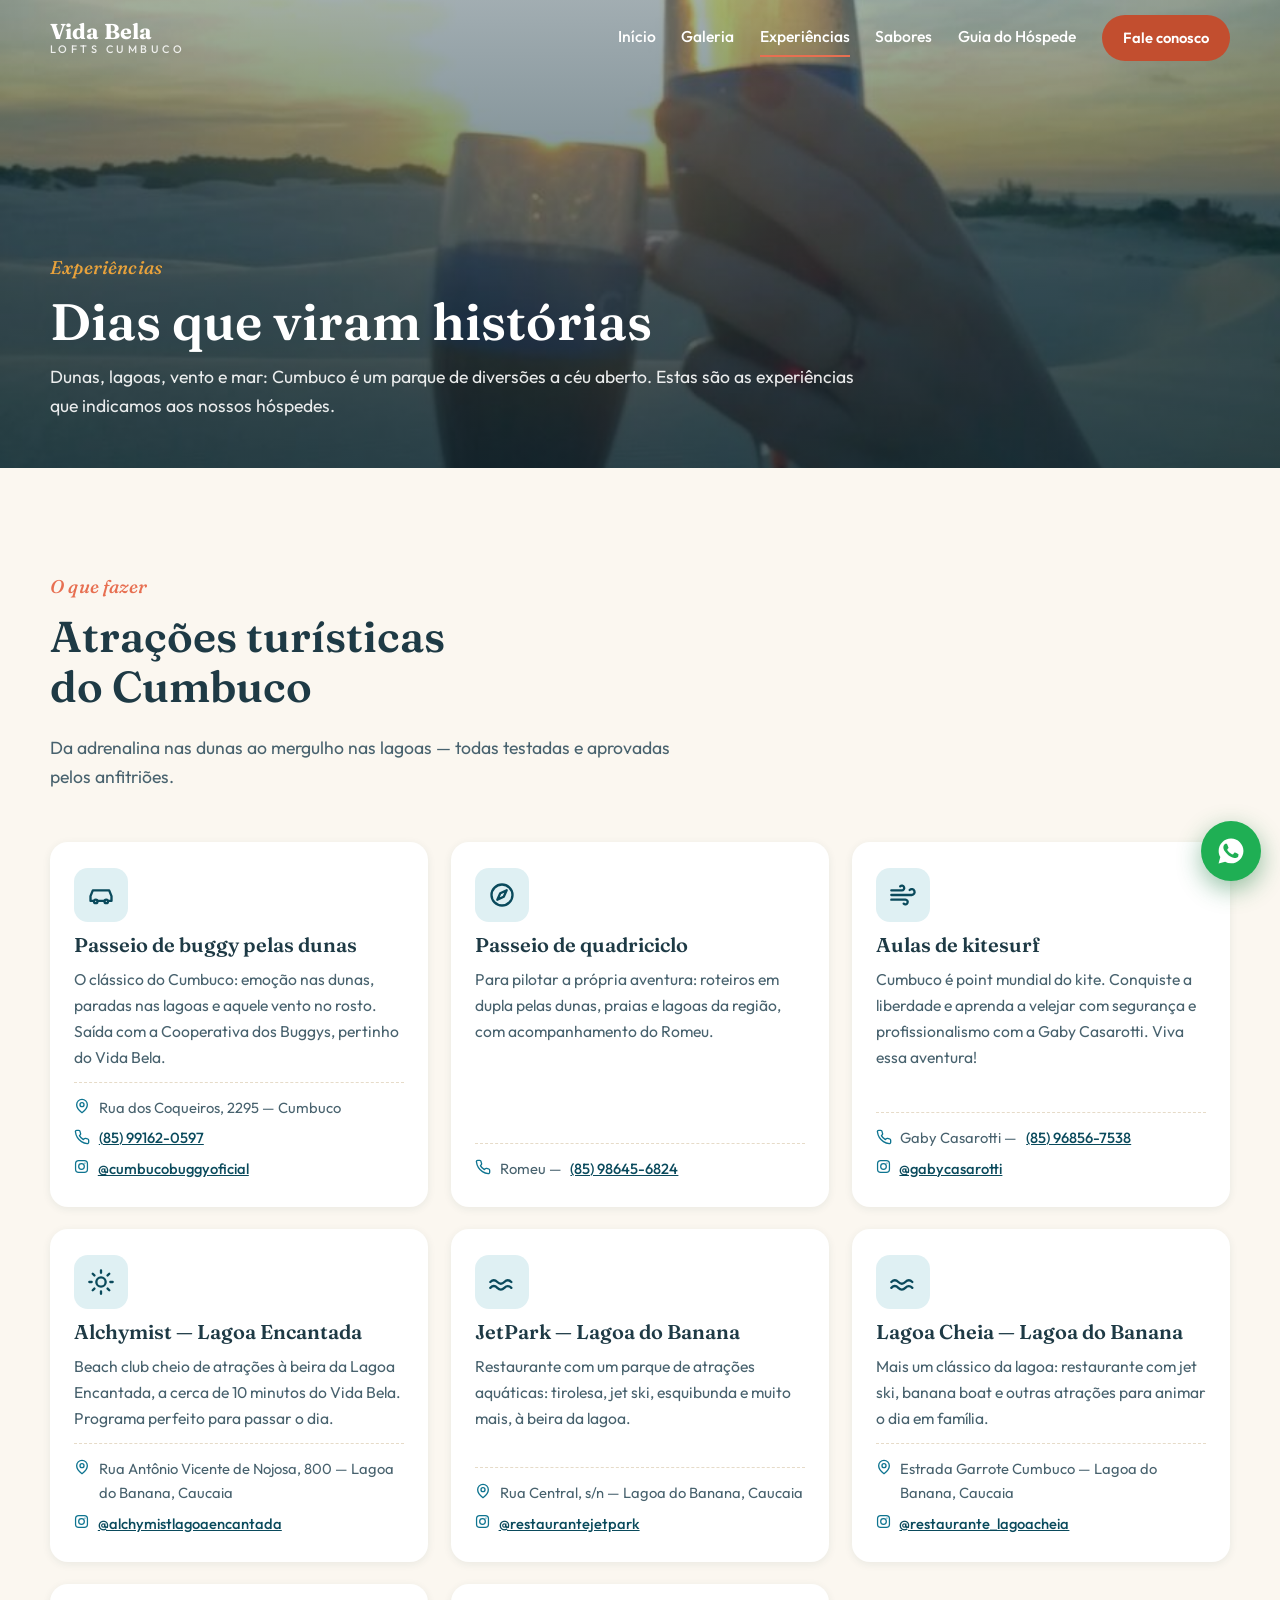
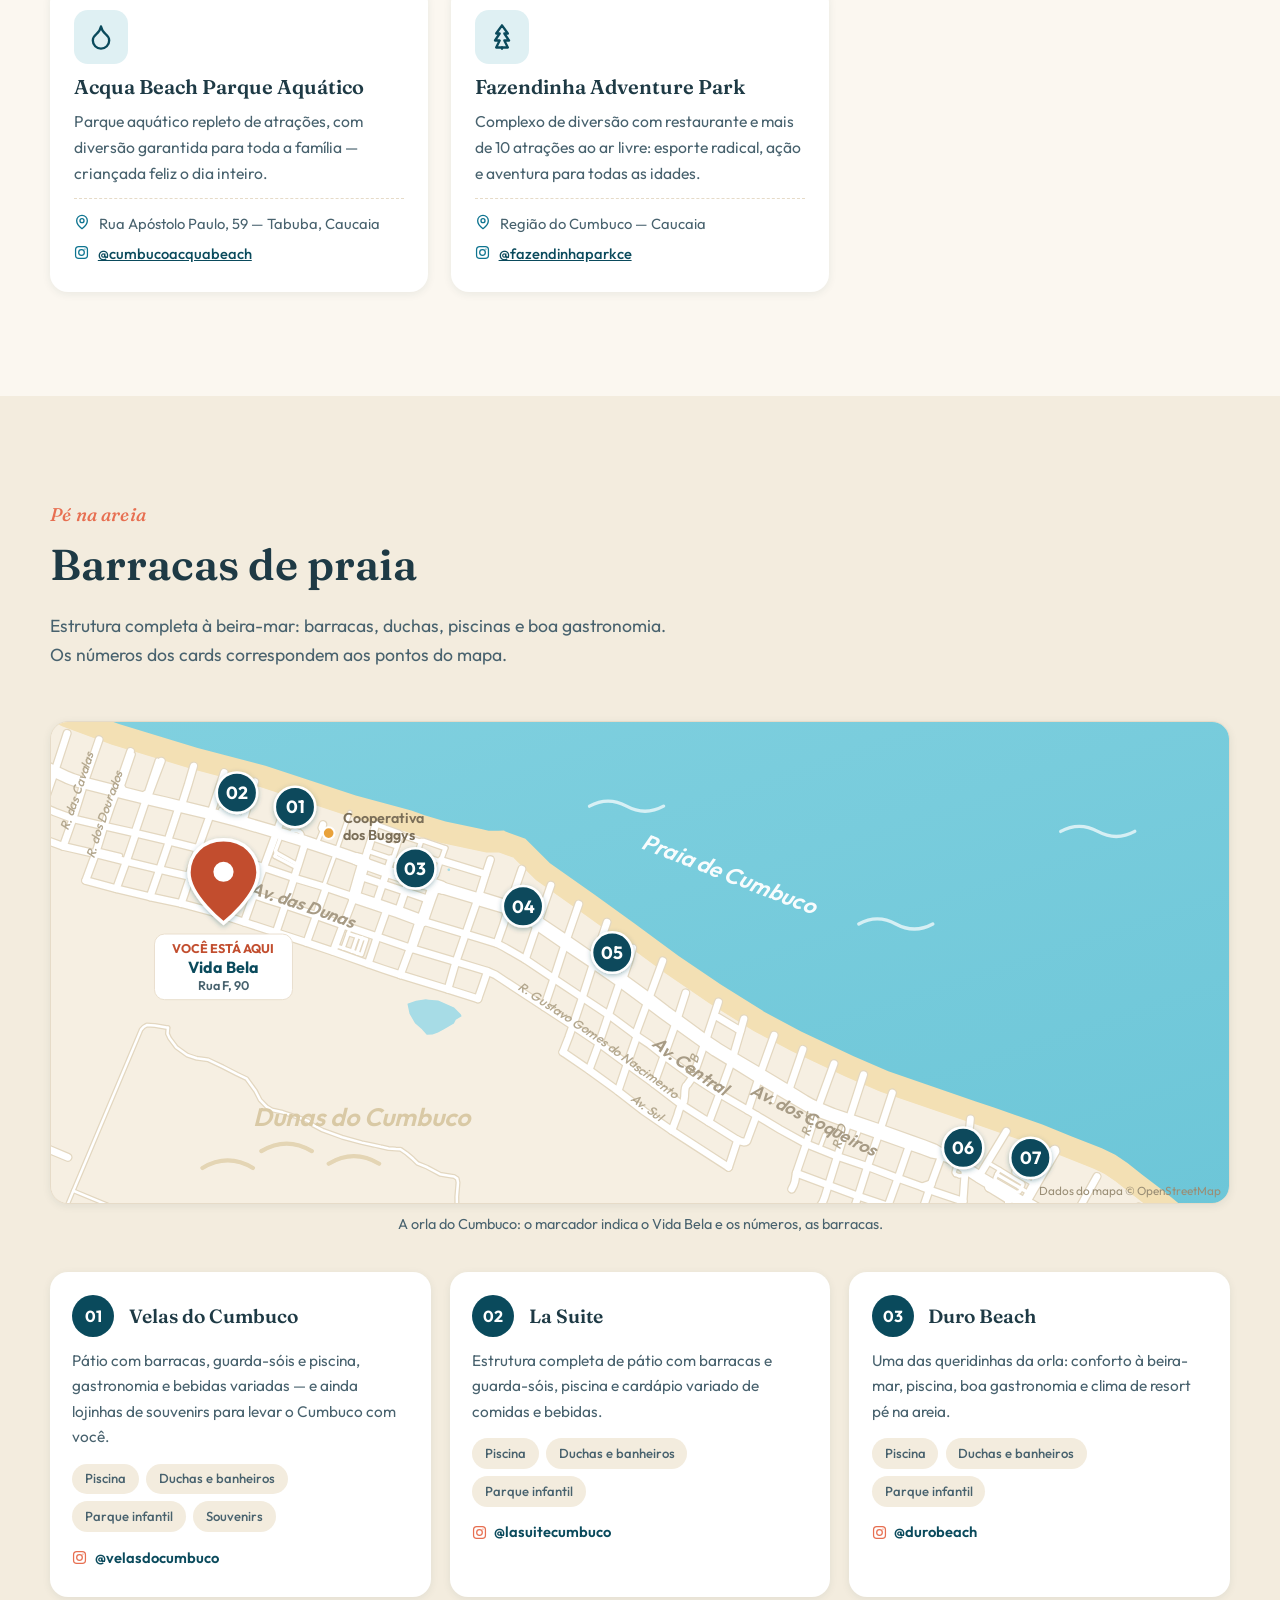
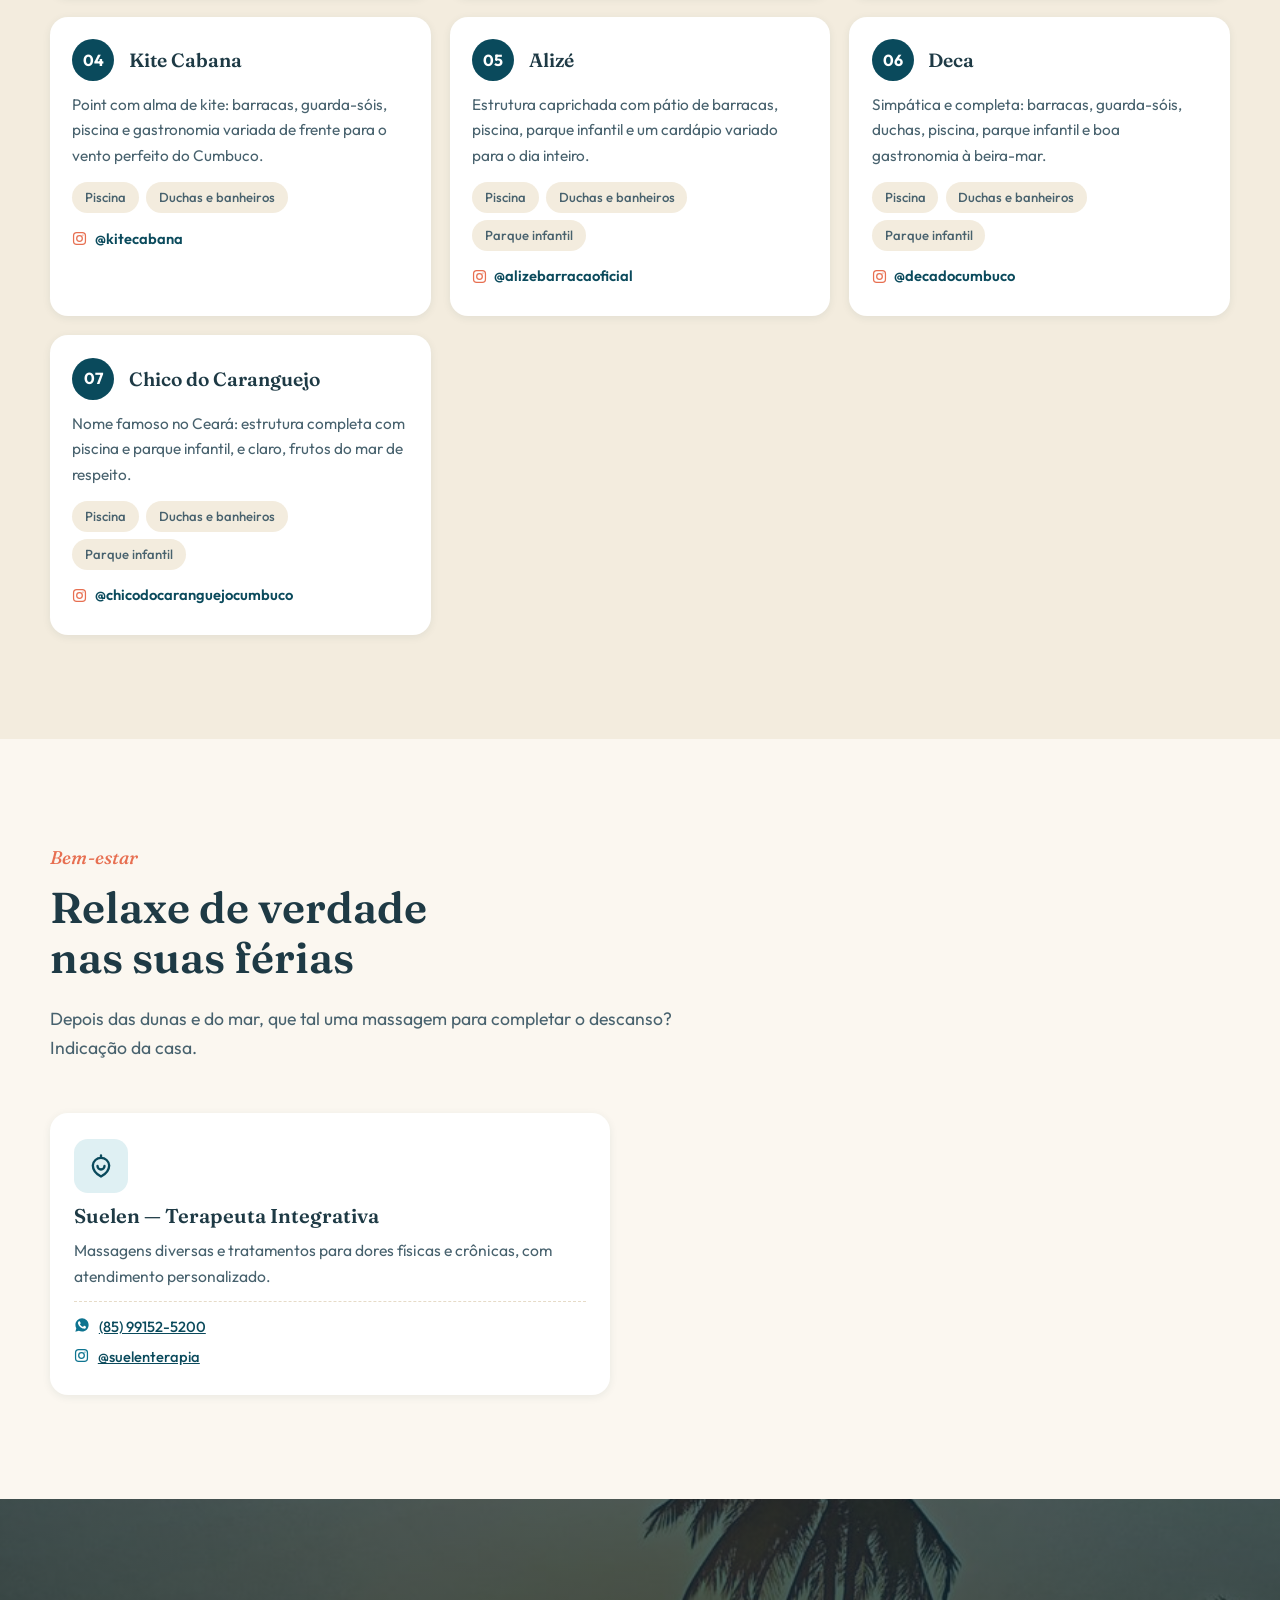
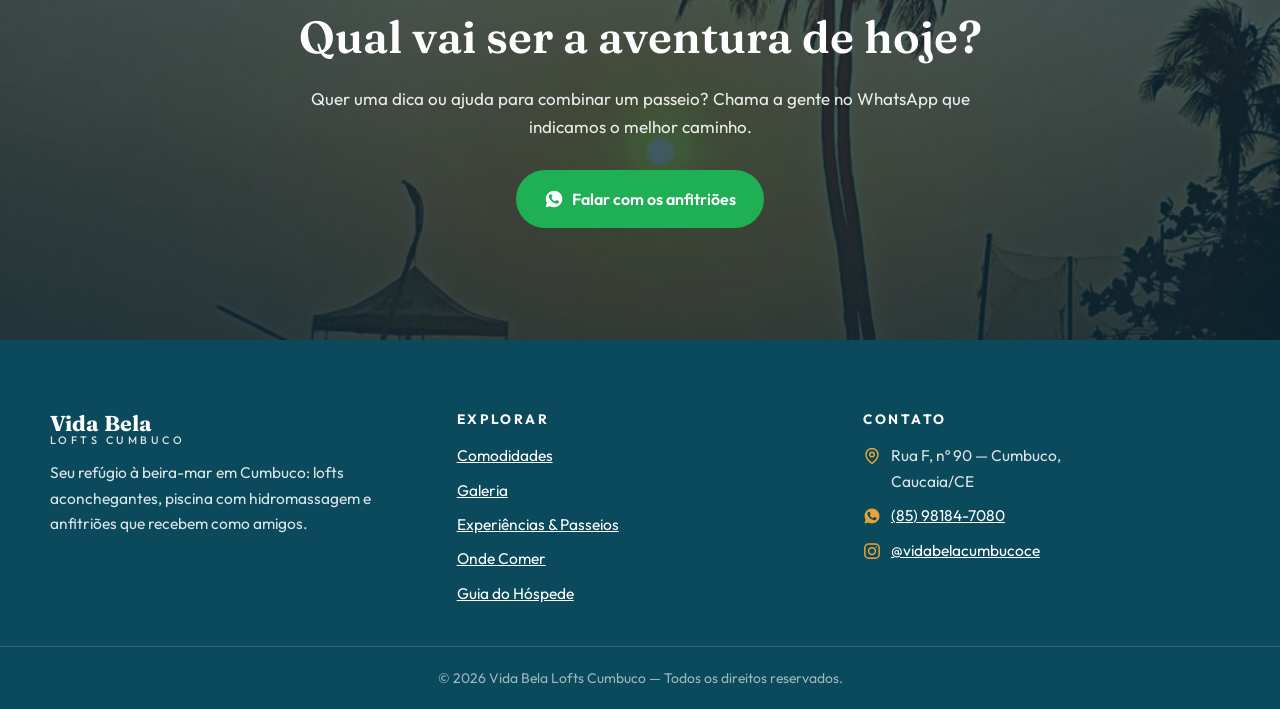
==== commit 4947ad65: "Move seção Bem-estar (Suelen Terapia) do Guia para Experiências Co-Authored-By: Claude Fable 5 <nore" ====
--- a/site/experiencias.html
+++ b/site/experiencias.html
@@ -295,6 +295,36 @@
               <span class="chip">Piscina</span><span class="chip">Duchas e banheiros</span><span class="chip">Parque infantil</span>
             </div>
             <a class="insta-link" href="https://www.instagram.com/chicodocaranguejocumbuco/" target="_blank" rel="noopener" aria-label="Instagram de chicodocaranguejocumbuco"><svg width="15" height="15" viewBox="0 0 24 24" fill="none" stroke="currentColor" stroke-width="2" stroke-linecap="round" stroke-linejoin="round" aria-hidden="true"><rect x="2.5" y="2.5" width="19" height="19" rx="5"/><circle cx="12" cy="12" r="4.5"/><circle cx="17.5" cy="6.5" r="1" fill="currentColor" stroke="none"/></svg> @chicodocaranguejocumbuco</a>
+          </article>
+        </div>
+      </div>
+    </section>
+
+    <!-- ============ BEM-ESTAR ============ -->
+    <section class="section" id="bem-estar">
+      <div class="container">
+        <header class="section-head reveal">
+          <span class="eyebrow">Bem-estar</span>
+          <h2>Relaxe de verdade nas suas férias</h2>
+          <p>Depois das dunas e do mar, que tal uma massagem para completar o descanso? Indicação da casa.</p>
+        </header>
+        <div class="tours-grid">
+          <article class="tour-card reveal" style="max-width: 560px;">
+            <div class="tour-card__icon">
+              <svg width="28" height="28" viewBox="0 0 24 24" fill="none" stroke="currentColor" stroke-width="2" stroke-linecap="round" stroke-linejoin="round" aria-hidden="true"><path d="M12 21c4.5-2.5 7-5.5 7-9.5A7 7 0 0 0 12 5a7 7 0 0 0-7 6.5c0 4 2.5 7 7 9.5Z"/><path d="M12 5V3"/><path d="M9 12c0 1.7 1.3 3 3 3s3-1.3 3-3"/></svg>
+            </div>
+            <h3>Suelen — Terapeuta Integrativa</h3>
+            <p>Massagens diversas e tratamentos para dores físicas e crônicas, com atendimento personalizado.</p>
+            <ul class="tour-card__meta">
+              <li>
+                <svg width="16" height="16" viewBox="0 0 24 24" fill="currentColor" aria-hidden="true"><path d="M12.04 2C6.58 2 2.13 6.45 2.13 11.91c0 1.75.46 3.45 1.32 4.95L2.05 22l5.25-1.38a9.9 9.9 0 0 0 4.74 1.21h.01c5.46 0 9.9-4.45 9.9-9.91 0-2.65-1.03-5.14-2.9-7.01A9.82 9.82 0 0 0 12.04 2Zm5.83 14.12c-.25.7-1.45 1.33-2.02 1.42-.52.08-1.17.11-1.89-.12-.44-.14-1-.32-1.71-.63-3.02-1.3-4.99-4.34-5.14-4.54-.15-.2-1.23-1.63-1.23-3.11 0-1.48.78-2.21 1.05-2.51.28-.3.6-.38.8-.38h.58c.18 0 .43-.07.68.52.25.6.85 2.08.93 2.23.07.15.12.33.02.53-.1.2-.15.32-.3.5-.15.17-.31.39-.45.52-.15.15-.3.31-.13.61.17.3.76 1.26 1.63 2.03 1.13 1 2.07 1.32 2.37 1.47.3.15.47.12.65-.07.17-.2.75-.87.94-1.17.2-.3.4-.25.67-.15.28.1 1.75.83 2.05.98.3.15.5.22.57.35.08.13.08.72-.17 1.42Z"/></svg>
+                <a href="https://wa.me/5585991525200?text=Ol%C3%A1!%20Sou%20h%C3%B3spede%20do%20Vida%20Bela%20Lofts%20e%20gostaria%20de%20agendar%20uma%20massagem." target="_blank" rel="noopener">(85) 99152-5200</a>
+              </li>
+              <li>
+                <svg width="15" height="15" viewBox="0 0 24 24" fill="none" stroke="currentColor" stroke-width="2" stroke-linecap="round" stroke-linejoin="round" aria-hidden="true"><rect x="2.5" y="2.5" width="19" height="19" rx="5"/><circle cx="12" cy="12" r="4.5"/><circle cx="17.5" cy="6.5" r="1" fill="currentColor" stroke="none"/></svg>
+                <a href="https://www.instagram.com/suelenterapia/" target="_blank" rel="noopener">@suelenterapia</a>
+              </li>
+            </ul>
           </article>
         </div>
       </div>
